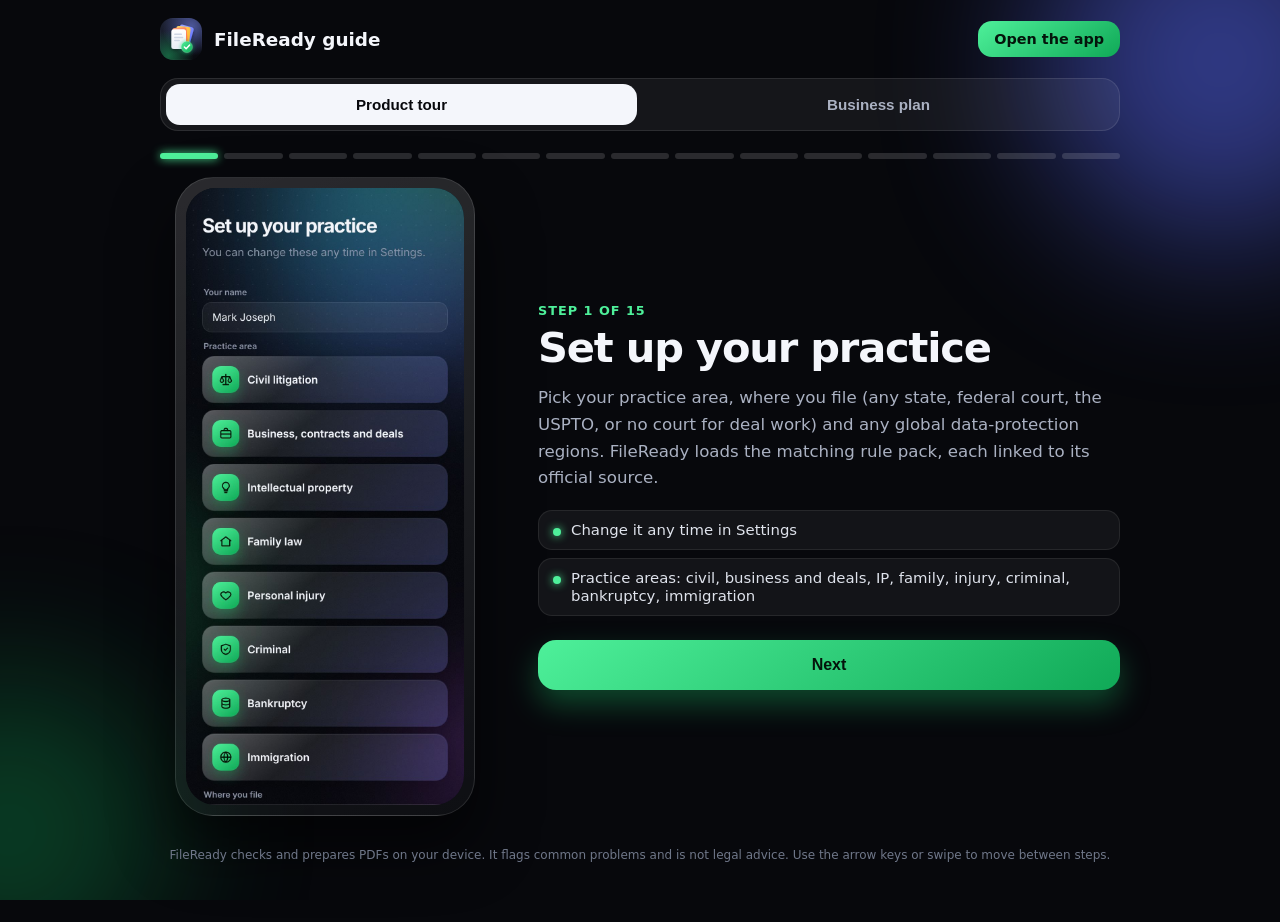
==== guide.html @ b7d7ddf2 "Add files via upload" ====
<!DOCTYPE html><html lang="en"><head><meta charset="utf-8">
<meta http-equiv="Content-Security-Policy" content="default-src 'self'; script-src 'self' 'unsafe-inline'; style-src 'self' 'unsafe-inline'; img-src 'self' data:; connect-src 'self'; object-src 'none'; frame-src 'none'; base-uri 'none'; form-action 'none'">
<meta name="referrer" content="no-referrer">
<meta name="viewport" content="width=device-width, initial-scale=1, viewport-fit=cover"><meta name="theme-color" content="#07080c"><title>FileReady guide</title><link rel="icon" href="icon-192.png">
<style>
*{box-sizing:border-box}body{margin:0;background:#07080c;color:#f4f6fb;font-family:Inter,"Segoe UI",Roboto,system-ui,Arial,sans-serif;-webkit-font-smoothing:antialiased;min-height:100vh;overflow-x:hidden;padding-bottom:env(safe-area-inset-bottom)}
.gl{position:fixed;inset:0;pointer-events:none;overflow:hidden}.gl i{position:absolute;border-radius:50%;filter:blur(80px);opacity:.5}.gl i:nth-child(1){width:360px;height:360px;background:#5b6cff;top:-120px;right:-120px}.gl i:nth-child(2){width:300px;height:300px;background:#10a957;bottom:-80px;left:-140px;opacity:.35}
.w{position:relative;max-width:1000px;margin:0 auto;padding:18px 20px 40px}
.top{display:flex;align-items:center;gap:12px}.top b{font-size:1.15rem}.top a{margin-left:auto;color:#04140b;background:linear-gradient(145deg,#4ef09a,#10a957);padding:10px 16px;border-radius:14px;font-weight:700;text-decoration:none;font-size:.9rem}
.lg{width:42px;height:42px;border-radius:13px;overflow:hidden}.lg svg{width:100%;height:100%}
.bar{display:flex;gap:6px;margin:22px 0 18px}.bar button{flex:1;height:6px;border-radius:9px;background:rgba(255,255,255,.14);border:0;padding:0;cursor:pointer}.bar button.on{background:#4ef09a;box-shadow:0 0 10px #4ef09a}.bar button.done{background:rgba(78,240,154,.45)}
.st{display:grid;grid-template-columns:1fr;gap:22px;align-items:center}
@media(min-width:820px){.st{grid-template-columns:330px 1fr;gap:48px}}
.ph{width:100%;max-width:300px;margin:0 auto;border-radius:38px;padding:10px;background:linear-gradient(160deg,rgba(255,255,255,.14),rgba(255,255,255,.03));border:1px solid rgba(255,255,255,.12);box-shadow:0 30px 60px rgba(0,0,0,.6)}
.ph img{width:100%;border-radius:30px;display:block;aspect-ratio:412/915;object-fit:cover;object-position:top;background:#0d0f15}
.n{font-size:.8rem;font-weight:700;color:#4ef09a;letter-spacing:1px;text-transform:uppercase}
h1{font-size:clamp(1.8rem,5vw,2.6rem);letter-spacing:-1.2px;line-height:1.08;margin:8px 0 14px}
p{color:#aab1c2;font-size:1.04rem;line-height:1.6;margin:0 0 18px}
ul{list-style:none;padding:0;margin:0 0 24px}li{display:flex;gap:10px;align-items:flex-start;padding:10px 14px;margin-bottom:8px;border-radius:14px;background:rgba(255,255,255,.05);border:1px solid rgba(255,255,255,.08);font-size:.93rem;color:#dfe3ec}
li:before{content:"";flex:none;width:8px;height:8px;margin-top:7px;border-radius:50%;background:#4ef09a;box-shadow:0 0 8px #4ef09a}
.nav{display:flex;gap:10px}.nav button{flex:1;padding:16px;border-radius:18px;font:700 1rem Inter,Arial;cursor:pointer;border:1px solid rgba(255,255,255,.12);background:rgba(255,255,255,.06);color:#f4f6fb}
.nav .go{background:linear-gradient(145deg,#4ef09a,#10a957);color:#04140b;border:0;box-shadow:0 14px 30px rgba(30,194,106,.35)}
.anim{animation:in .45s cubic-bezier(.2,.8,.2,1)}@keyframes in{from{opacity:0;transform:translateY(14px)}to{opacity:1;transform:none}}
.foot{font-size:.75rem;color:#6f7789;text-align:center;margin-top:30px;line-height:1.5}
.tabs{display:flex;gap:6px;padding:5px;border-radius:18px;background:rgba(255,255,255,.06);border:1px solid rgba(255,255,255,.1);margin-top:18px}.tabs button{flex:1;padding:12px;border-radius:14px;border:0;background:none;color:#aab1c2;font:700 .95rem Inter,Arial;cursor:pointer}.tabs button.on{background:#f4f6fb;color:#07080c}
.pl h2{font-size:clamp(1.5rem,4vw,2rem);letter-spacing:-.8px;margin:34px 0 10px}.pl .k{font-size:.78rem;font-weight:800;color:#4ef09a;letter-spacing:1px;text-transform:uppercase;margin-top:30px}
.pl p,.pl li{color:#c4cad6;line-height:1.65;font-size:1rem}.pl ul{list-style:none;padding:0}.pl ul li{display:block;padding:12px 16px}
.one{font-size:clamp(1.25rem,3.4vw,1.6rem);line-height:1.4;font-weight:700;color:#f4f6fb;padding:22px;border-radius:24px;background:linear-gradient(160deg,rgba(78,240,154,.14),rgba(91,108,255,.1));border:1px solid rgba(78,240,154,.25)}
.cards{display:grid;grid-template-columns:repeat(auto-fit,minmax(230px,1fr));gap:12px}.cd{border-radius:20px;padding:18px;background:rgba(255,255,255,.05);border:1px solid rgba(255,255,255,.09)}.cd b{display:block;font-size:1.02rem;margin-bottom:6px;color:#f4f6fb}.cd span{color:#aab1c2;font-size:.92rem;line-height:1.55}
.big{border-radius:22px;padding:18px;color:#10131a}.big b{display:block;font-size:2rem;letter-spacing:-1px}.big span{font-weight:700;opacity:.78;font-size:.88rem}
table{width:100%;border-collapse:collapse;font-size:.9rem}th,td{text-align:left;padding:11px 10px;border-bottom:1px solid rgba(255,255,255,.08);vertical-align:top;color:#c4cad6}th{color:#f4f6fb;font-size:.8rem;text-transform:uppercase;letter-spacing:.6px}td:first-child{color:#f4f6fb;font-weight:600}
.tw{overflow-x:auto;border-radius:20px;background:rgba(255,255,255,.04);border:1px solid rgba(255,255,255,.08);padding:4px 8px}
.ph3{display:grid;gap:12px}.ph3 .cd{border-left:4px solid #4ef09a}.src{font-size:.82rem;color:#8d95a8}.src a{color:#7fe9b0}
.note2{font-size:.85rem;color:#8d95a8;line-height:1.55;border-radius:16px;padding:14px;background:rgba(255,255,255,.04);border:1px solid rgba(255,255,255,.08)}
</style></head><body><div class="gl"><i></i><i></i></div><div class="w">
<div class="top"><div class="lg"><svg viewBox="0 0 200 200" width="42" height="42">
<defs>
<linearGradient id="bgg" x1="0" y1="0" x2="1" y2="1"><stop offset="0" stop-color="#1d2233"/><stop offset="1" stop-color="#07080c"/></linearGradient>
<radialGradient id="glg" cx="0.75" cy="0.2" r="0.7"><stop offset="0" stop-color="#7c8cff" stop-opacity=".55"/><stop offset="1" stop-color="#7c8cff" stop-opacity="0"/></radialGradient>
<radialGradient id="gl2g" cx="0.2" cy="0.9" r="0.6"><stop offset="0" stop-color="#1ec26a" stop-opacity=".45"/><stop offset="1" stop-color="#1ec26a" stop-opacity="0"/></radialGradient>
<linearGradient id="p1g" x1="0" y1="0" x2="1" y2="1"><stop offset="0" stop-color="#9aa6ff"/><stop offset="1" stop-color="#5b6cff"/></linearGradient>
<linearGradient id="p2g" x1="0" y1="0" x2="1" y2="1"><stop offset="0" stop-color="#ffd76a"/><stop offset="1" stop-color="#ffb020"/></linearGradient>
<linearGradient id="p3g" x1="0" y1="0" x2="1" y2="1"><stop offset="0" stop-color="#ffa27a"/><stop offset="1" stop-color="#ff6a3d"/></linearGradient>
<linearGradient id="pwg" x1="0" y1="0" x2="0" y2="1"><stop offset="0" stop-color="#ffffff"/><stop offset="1" stop-color="#e9edf5"/></linearGradient>
<linearGradient id="ckg" x1="0" y1="0" x2="1" y2="1"><stop offset="0" stop-color="#4ef09a"/><stop offset="1" stop-color="#10a957"/></linearGradient>
<filter id="shg" x="-30%" y="-30%" width="160%" height="160%"><feDropShadow dx="0" dy="6" stdDeviation="7" flood-color="#000" flood-opacity=".35"/></filter>
<filter id="gwg" x="-50%" y="-50%" width="200%" height="200%"><feDropShadow dx="0" dy="0" stdDeviation="9" flood-color="#1ec26a" flood-opacity=".75"/></filter>
</defs>
<rect width="200" height="200" rx="46" fill="url(#bgg)"/>
<rect width="200" height="200" rx="46" fill="url(#glg)"/>
<rect width="200" height="200" rx="46" fill="url(#gl2g)"/>
<rect x="0.75" y="0.75" width="198.5" height="198.5" rx="45.5" fill="none" stroke="#ffffff" stroke-opacity=".12" stroke-width="1.5"/>
<g filter="url(#shg)">
<rect x="84" y="36" width="68" height="90" rx="12" fill="url(#p1g)" transform="rotate(16 118 81)"/>
<rect x="74" y="40" width="68" height="90" rx="12" fill="url(#p2g)" transform="rotate(6 108 85)"/>
<rect x="62" y="46" width="68" height="90" rx="12" fill="url(#p3g)" transform="rotate(-5 96 91)"/>
<rect x="54" y="54" width="70" height="94" rx="12" fill="url(#pwg)"/>
</g>
<rect x="67" y="74" width="38" height="7" rx="3.5" fill="#cfd6e4"/><rect x="67" y="89" width="44" height="7" rx="3.5" fill="#cfd6e4"/><rect x="67" y="104" width="28" height="7" rx="3.5" fill="#cfd6e4"/>
<circle cx="128" cy="138" r="27" fill="url(#ckg)" filter="url(#gwg)"/>
<circle cx="128" cy="138" r="27" fill="none" stroke="#ffffff" stroke-opacity=".35" stroke-width="2"/>
<path d="M116 138L124.5 146.5L141 129" fill="none" stroke="#fff" stroke-width="7" stroke-linecap="round" stroke-linejoin="round"/>
</svg></div><b>FileReady guide</b><a href="index.html" id="open">Open the app</a></div>
<div class="tabs"><button class="on" id="tb1" onclick="tab(1)">Product tour</button><button id="tb2" onclick="tab(2)">Business plan</button></div>
<div id="tour"><div class="bar" id="bar"></div><div class="st anim" id="st"></div></div>
<div id="plan" class="pl" style="display:none"><div id="plock" style="max-width:420px;margin:40px auto;text-align:center"><div style="width:72px;height:72px;margin:0 auto 18px;border-radius:22px;display:flex;align-items:center;justify-content:center;background:linear-gradient(145deg,#4ef09a,#10a957);box-shadow:0 0 40px rgba(30,194,106,.5)"><svg viewBox="0 0 24 24" width="34" height="34" fill="none" stroke="#04140b" stroke-width="2.2" stroke-linecap="round" stroke-linejoin="round"><rect x="5" y="11" width="14" height="10" rx="2"/><path d="M8 11V8a4 4 0 0 1 8 0v3"/></svg></div>
<h2 style="margin:0 0 8px">Business plan</h2><p style="margin:0 0 20px">This section is private. Enter the password from Mark Joseph.</p>
<input id="ppw" type="password" autocomplete="current-password" placeholder="Password" style="width:100%;padding:15px 16px;border-radius:16px;border:1px solid rgba(255,255,255,.16);background:rgba(255,255,255,.06);color:#f4f6fb;font:600 1rem Inter,Arial;outline:none">
<button id="pgo" style="width:100%;margin-top:12px;padding:16px;border-radius:18px;border:0;font:800 1rem Inter,Arial;background:linear-gradient(145deg,#4ef09a,#10a957);color:#04140b;cursor:pointer">Unlock</button><p id="perr" style="color:#ff8a7a;min-height:1.4em;margin-top:12px"></p></div><div id="pbody"></div>
<script>(function(){var B={"s": "TpGMVSK3DK/1GONIw141aQ==", "i": "N1bJjaF2ovORVvrT", "c": "SIDmlIUxWh/XK8jvdoBGsP756ZCvJjnDvTuMZd/DL1BKxgN9/MKp/YQIB1uuEK7yH0Qg3mW9Yk6TrewEcaN+fbhcZhleOVCFZr92clft5TdZgmQN/HMIRMbaurUJqQIBqehj6UowU2phyZ0Liizb0Cu/YDg/VQ7vEglrA5LAaZxgzEUJ9ChumRqIh8Y8A/Kmroll3XNHrOvw2NXBrSejyn+5lJIE7SsKeZAidYwzdDdK9vbmi/X45wC9vMRpAs9dZkkfNGAhez9O85KaK2fBurvqrIm47AUy1aagUjH4FNfXYpHxqm+S7fBqByNPF3/Q6TP16dR5ImnieENYh6nxdd0WGYYNfrRYaF90E5BiEnV7a0q/[base64]/iJfvGCprjs7O845Sor9BseqqtINJ8ByZPRf2+q8fNYkqDZEuptq3Nb8Fgs/UEAbws4PGfnnJ0h+89ysseJIDQWFElA8MHvzvZ59+I2gcneAGFLWOvU4lCOoJsVdS8M/05O0cs73cNxy+2Y6kb1WuBFt0uRh6h7tFV0FGaJpzf4l0scNjDYbq4fiajNv4mDG2p4bS1P6MBV1kbhKCyqHivfLpX+CUJI3z3U5aXAR6u3EdCyyC7T2xeNaheK+DwdU1c+7m+JyzaKlFkL+SUeiFsyB0nK6sTtM97/0kJGMAy6fGcfAUAocGllNAY5rUcULPaQ0sU3xkZdqbQdr0y2M0Arm5vydxW7CeXPFOP7PHFD7qtH4L1kUbgWae9wkbwDlFguRLzAStWNT7EsVeKzGM6Agx8kc0n/46trrJ2PzG21NYt930DzEkB8eZ2VSbgowMpTKCZNATlWsFlJgtiWRiOr6FppHx4otePFwSxSAavaS1PzS1FkzMJLZyOioobkh6/FCGu4TPctPkGaT8h+VfIWexE+YgL0IlQo//JJaGYDVcG2mUYP1h0TIgsfFWT2VrZxWPocZ/askamUqHFTpmBOZCzgHP9sUSVsFQ14a+clI70xQzqr8Y8TzTiWrUD6cOjo3dArcLKzgsEjmOYO7sMBMKx2cejrF8nCy0A8KyGxsOwIKpkF0L1M/WLNfrTmw1zSJosqTaR4olWZG2t/b5fWPqqZuUB9Ma4cZRXFcF+74SxWPwLaZvnS2FoPbuF3x17x7Or6uDxfrWDXDylG8rk3QnW4bYrHsnSj9C+DgWyi/JAYdAQ7k5eeRZMuTOqMd8Zig/cJYn3J2fHGHUANKDuk7vjAuhg1RKUaY4ZuaqU8RsTn5JfXLQDPyiBp6E370TePBdFWEnn6AnPDnnvMbB7hLaawnKEyD5qsDIE10JY/4YOEorEdUbByrc7QU8rD6vbmJnqpjfVvjFN/HQ4kbDFij0+QrYB5bkfKF/Or60BX48rxE2Zzno03ZUEwLxK83IlTif6Wt8YVw3OB+Qdu08KpwHkdpqueG29fhcyv1Ru++40r+mQ59LbO2px1TXZgTV/L1TCFLqwjdQV9hw25yUomKug7ucfXTKzwyx9bjNFD1CCQi6ATGsjIc07htC46Z5wy+lYQN8REvVHiZikiptAPbI2gXeo+3zKfTvblO7+vZZ7Iioz8CdjB495jetJ7W6mMQpGP/nUnkmwsTfEY9U0UyhgkCzXAX8/7uEzTBPGL168FLeVuex2Ty+bzyMuWX+wUfiRgLFxE+z32rGbGvhN4bN5r69upE7N6sIL8o1xQL8ou5XyyS5DyBO67w5rSw9w/DF90jFgnFfEjXsoFGf4VjVmpdT8y4TYH4P5/sKaIAvK39pDMkO/[base64]/khW3miManw1NOUwgH48ILUTuRZNnJ/b1bXPsfkjc+tnIRPFjGtFNR8XB/j8xbsUAb+il+fTyFlli1t+i97mJNDUo+0gF1awr8Seuixp45hqLNJZI/R/eWCPQgErhswciV1SVxGzjTON8EPnGkVYuj69/eH05wY1EwIdgDc3ZBOuiugnLg2Ck5mBM2DDyg67uvjAgpyP7LzOiERh20UqNRklyCR03Sss44RdC9eEfWpWzxWjoQRYBb8nNNvfkRsOxGPN9FSAXNyLeTF2l/l4g9zsuYzkt4XGK+xm7ENpiv00UF/1X9IL9ePyYOhSbmEAKL7zUvfy5HPP7uufBOYGgME72KeUojFmQHsw5XwxdYloMsnNhYm6zW+YB15N6sVJXcjATOMIHRe6It6jhyrtUPHamd1wNH7UunYU1AtMRWGl7dAjtfjspHYeo/uTlADaZ+rAyQjzvKovDeMeX7IwDA/esD4gY6/dFXMhg0kReMgrgopeQC8xqHaIUxw1iAFxG4dVilrZGU0KV3BOeNChtO2KLQNUFYKXOTcnzh0bpkTqDtFNHuNVSO4tnavLvyWGVAI/CKQN8Cj6LuXoJcTHbVzxUdbHHRNVMcAbt453x2RZM0jHkFMNVKXUFS9Mb7Fhd61qUvi1j0OMmFuq+OW/akcqV6ZTRGDeqr9Yegr+ZxbXejdn+P1dpXdu7mMw2PZp+ZkWnph2f59ewUJ/S2XcZ9D1vLEYztU4HhdsGUv/UiFqLK0PTGkCuAD4M6Jo/MqZ6H6p8X7oQUBG7Y9FXnrzTZhNkQbDfDmDVXQLgIAklAcOZ3vB2ZmeoDxNW0derXi9BbZa4rV3pLbZnwhvul4c7cbD7tutTGoQGeZ3sGgHBtNXI3/RRyKGIa7aX9Dvd+GKTQWtxdhET31xJLWRRJymdzC7j9+upEmoZjBAIz2bG+ax2djjbTDM6M+Ieh3u1W1clBKWrlajPh+u2I+XgsKrP0QzZIVYq7ERpDmVuM1NADkTpYSML4uJyxGO/up9riA8MZHCne4n11OMbopsMMjel85L6xzK/z7YOEmUsqPbH//Q6yfRtqK9oUK7pjcjCCNPgsOwCeRbydjWiUB9eD9//J2wn5PaWTGkyLR9fESjvca272fb9Nh4YJY1LjIByxiZ+YiwdOmfOiduNJj8SpleM68hTLK45chs/l173jdlFWto1m5KX2t+ZEpk3UA+/MyyotcBe4ur8O3qBJqRODm7XlqnWzd6EZlDXKfGqZTkFMajQ6KewwubFQyGksdzMn2EzJSRdtAUojMLnCD743sX0p986h6C9rv8XGM2yRyrKTzeBINe6BUywevUwViO6bM4aqHtS4YpYnrdgqG01p3WYDJ/cSoZO5Y5waoyZsY83W0Lu1jxAbt5g0LWgD03XxwF74oZSKpP1E/Q9zQsc66D8GYgRQ41m/cJkTwQn1qoMpYUNC10KyvRsCeJfhEaonJB+QynhanotXcN+qM6tJNkyLjvFhCmb+kX3+Tw35lYsHhWkKNtZRJvgnv5IzSYWopYSVXWbStyXh9d932JK8H05750CEQsjURqQTt/[base64]//vqPBw4KvFxOtQ4ExvKXDzeoy77fOJYuFN8o/OKjVIIYZuK7ZIf28U+rEbPgjSAbReKJIdOG3TxilyL9QaP8k42Kn9IxqZ0jz3E9uS12q+xPDb2RFAptnWnS9B27mk04eaCvLzYWlQsUhTgJR+HnfE9rQuGkHcYahLYVx4cOJYHjdrCxz5QW7qjDVy/XqVe9kaMnjrlePR+3MJn012rQb9gkXghIUcN70poENP0onzhIoAfvq0b3bNJ/GjzNi5xMbpyRxliLTzrYDe8qMOUy/j4G2FK+hnT7GOeKayzrP8xwXg63tvqRuG1GJKBWuXZyNXqQ5+kWrjepTEeFnsjL/Hvu8KV+7BXQ5KZId9eVn6MEOoKKQsuB4PajzxRNzPNvXzUBcQYb08VDBCrDnhTk3yVQBy4QWpPL78dUQlzI90A3h+xbwuzywn3ctVYFuyndodzoy/WtK1d/woZxHEdCHP2WaU2Kt15eVT62fn7WcxaijcNz1C1ekbLTizZKH/g7sDM8q5WoRboW1+VfJ85mIzFML+CPnz3CP0ua6EjoYzHHm/e+K63rw5MBEv8ur+Nb9C+Aapv1igWP9o0ue4uKQxEMVkrM/[base64]/YM6GeyrevHxbgPlVOVn0UDYgYJcMz8mPRoWtQePzIIbfGaC1zif4OjCF6iKlRKEBvQJruUQDWTS/Mv58e6FbhPhNFnxul+F/Ow8RQq1Hkvp4Ic63MjryBykPH/JRBZB0EkqdzWNR2r6/o6M6Rj73VtEFt0y1LrywCOmV205zbK0JGy9Xj7Z8DISPtIvD9duPlpPJM6EVIle8DUgRESn31uvs61D9o40hz3jSWgESNswxMGnE0yaALfTyQIhDDc2HCAk7uI1UHXxTRRmMnC/EJJsO47NaJ2B/KgGqYotZjh6PlWmVfzhsTCqmBEIFzHa1W33cO2IFDzkWUqArppb8RAtBMn7wxHEDjTJtiYsnN6seZNO7AxQVll/[base64]//lTVTfsRWpxw8eddTauElidMudS1SaJU5PEyhgeX7Y+3GqE7I+VLvNWnLddsFqhYmfzGJUehPBhjw+iP7WsxMmom2LuAoLdY8mS/gPXbvcj6OFiuYprYUUOffUtOz14bLTWS4n2xq3PV8jgamfhNfRk6Czxvj/PM58lnISJro3BfrmmPhAx7bE3zdI20byPDtqEN5be/Hz75pRGBnbB0ssmPdlufmSWVXKiqapjBHS1gX1iunCWcoNfMmh+IBVYMFdprHxryxtmdQKooytLZsGchNFL8Al9mc3FqCpEpQM9NZgtitaXGHRmcSfsXKw3m0UQUlPz9uOCi+JivNZR037HtP+B9WTKioZKUXg27R3+/nfSP3jJVfGKXNBea7YA8wX7gNZyOMFb8wcwOKUUv7STgp2N+nGT/qpEx8fP+NIR5qOB3W/8r/7aZcegRlPkleRhram7nO851fGoX01SB5q8Arh+arUdbWinS045tWK23BC2Euijaz2dQ6CV7J+Y3liPP96/+k+eBa1sltv4sRgONMsksoFAs4r9n61kqui/acy6+ssIUKf9YNE5iLvCuV6BsVOd1qoCFAWT7vc+JKVSZby8O1Y6BXzoQHciVY0TwFzl/ZB8gjs/BnHM3BTQn7aPpAvTdf5U7hloqVotvYbYkfMQ4nDix3VharOYS428VaybAhKDSCBz5bSkxcTgj8jK0le0vBPygrPUsSesbC85mHw+0cWTENrkYAHI5lOUy4voX/iaNmUP6L4flEqSv9axuzBczaNUuwBv19451pdEpEyV6ZcIglnMi1MP3R+QCa3NeFkKo16CnKRpLcw5TqjKi0dO3rOWbXp+J/D49OkQEXiltXYxGhuDcF3jgIhpsVGxckuxU4JbxZZIOkmu3xaWZ8+x7knSIVdT3X9TItIsIB6z5AFRXlwvc5bfprt8culIh9LmWlpnK742xd4EBig3y79vG348OwzORSFhQx4E9owT/d8vyfp0A/[base64]/1T4oqhOGxwFKVBDdl0t3TcHysgSlWIrJ/bm4dtyQc3UtJJTaaWWjqkclBvVaeDsUDewVfP7WZd12KnWP/hgCFGL8sBntfR70ToR+bItdO8tdRdqINgu6/uaKnZf+ruWnK/9kl0p4qkLPp3wlikVrw7Sieg/FAAb3gjOANZscGX8m/eRLVRleIQa92g8UP4uyl4MBkn4MJUGNqn0LasyM22jB8+4EUM8qu4VS6zf2zt6nXPDQrTWuuRwHDP+ZS2D0zAyMubW4zIOFyKM6Kj3HP4gVZ3yfMLrlY1+WCxuqxZi7Re01kvudy3TQ9xSJ7WrCS4jSb/MO3mV4NnO+1a39UMdVq5M5hxRr31tshR+PKwOpJiQ+xd7VSFHc5IdzjY/FRUPOe2kXzLifCJbGyd9+LHKHkr8KldEHSbpBtJmj88oC4kh3eF+oxgNiEXJ+lAhReC56eQ8vsCcNMRW99NS04REa4DjIOECd7Q/hMch31JHhBnfMtgEye6MPwPkE7LdU3y7EwqV9LPFEKXLzz8bY8SObsHbhOjRiBNhMylUhWafstc8ZrH0vnC6+aLE5tRFr/veF6gnwpqHOPzS4PLwT+o8T0oQnm5KKgvi0Lwt434kgpH/BrrlZLDI3Onauh7YS/JOBcEC+9NCE3z9TPDXhOsQ2wYaZ65gI8ZF65nSFEKnYQrTtLYTBlhJnK9DmUMetCUQujjaA0Dt1yatPMyiwTPcyqCkcTv4MqQSThwlu3vd0kNrpvEcsHom2xgWV6b6LGhl22SoRl3HiaUi3YORjFgzGJuEZujqXwbMEpsWhH16HTnWh/Dl1SR3wTmfutalaHKJFMzdAE0tWW9g4ZTPsioYzsQwTZjXVAu7xLQtwfoP6khENEs3bcVbPk9Ncbx/brYETeYxZT5u0DsE2ucfjKp6g6VJYPQIqy1Fgf32abFG70BPDCT/q4RensDM25td5TaFHTnRD0UlwpPCIJEnI+wgzhRrb0a1Epsvr7A5tCT4S030oLMEzoLuqmV+sxBHbu/M0oxAY+hcl4cBG0cs2eAShmkK13a9APtNqTVLso4Xl+FPGfm4vcbo/MUBMXh3Gn1tCKuOt3CwpwYGaVjfxyRb64KhT4UlYPl+wQdZ5jZfjvi1JE/JWXXegY0IoLgCwvCCUydUKoqKaDCiCJVC8c2bC7WktZCJaGrxTupRkrAUeMOyo2tmBLouilS4LJXf3SflMKPRURkkEdsgxO/W/f4ksopKg5SduwY181x/sDc9YeJyefdlRjYyMzuO5su/AuwbPkjQ7ysPvHSdWEVJ/ZgJqCY65lITBQ3bmPEEoASbeRpfNCaOMUVfvZYLSTq28pl4NdSvTVg9n4T5PO9DmVuRvLxHDNk85I23ow1bwv8oLuMBovtUV9BFandV+Ahn+ef/A4xRj4VSagAWhc63V9oHe23hAwGUmAiAxczkkgTIB3UW0s/W4+K6elW6xn0453FiFjmH3yZUH1NEsL7TgI7yMxN3BbWqNBlfjb/w5AMPVRvk1VQuT0+ayYvlmqPg1/dK07/cT8o2lDYtHG7/CskbnE3uwmMuiyEobrNxBUMS3asDyH9a9ETzd3IokltoTZoXtQZP5mNBXgeKi80KQWAFRZlW5jzH95mVg2c+yp8cebE60ji4QUr4qDtc8BPRqtDH7iLngBYUnOcp1bfLurtjqmVvRMcovSn5mn7r+843Aw/gGbMMg7/OEW5T6WjAhyISKz4zg+3riRCBorFtmFG+OK6GEvwlyilmqEFPQPIaDMS5lmXLrQm42LPreWOPYPkeftMQpxyzDRvbFUHz4fG33JFQKC7CFbXpc7Dvn2RWKK4zjW5nPA4YPiVeX92aoQAtsY9DqZLTNUF6n5paifQ6wYaVRLDKlvIW6CirWksA+Tn9kj1XFEFfuGptik/Owv+GruSQ9kLHewEj3I5BzkLNa/[base64]/AYtWUlIIvPaNqYX92qzb/bEihZ3XT+GiQatzXAYYgopMNlnPyMNeHNp1S6Lo4XCzX4zoGJB55d6tHs9pujTRaq4mtrrVTfyaf7nCwaHIGveSz6VrLkS+/0pDyRzA17MI9vakIKWWvpI6E1NHsvCo7KreDbM7FdytF/sx9bX0kZVBahkD20afvF4toEcTaW9T7CSmonqmMMdJMPqXn01OEhIcOvYleJS1A5xW1hj1zL9IOfuBowVYk/X/rn+x9SmB/x2PR+Je/ILjDiP0m/v5NMwjN1SLt5aWD/AWR7y3UdjlyimnMX7iot201C4qHab8ApeqOIiYQHoAW2kX0cCkyYSqeTTJIN0N4Rean+Fqeo86+mvdGfOWjZMH/4QsmHXrEZceRzSRJsI6kSLIRmBxMzCdeX3n9mfnRP8QQ4S9xMzJldhUOfAwUkdIMfvZ75WrsKl+0opnTsIIBeCWHcVTACh62ag7kPl9ilEJZn3tb0XDdh7pvjqXAqMiR0nu9XfckoHdLDBrvtMVUaKhUPyZrwPZjaz/tjPO/QuOOJX2ua8CnvEK92cYJ8r7K/Zgg3ASO3OOnZPR/ivHgMXDPpDmIFCFvqxChW8T/rstaJM/LizuHqykrMdHBfcgyhHDaeaRAtN2B0I6Gmqq3TBKHgvTBFjceb6nNuv+xdO8FhKAwLF4Pwtcxr/wkW8g+m2ZLAHH4rYXDJCgabwNbxHwV/XoNOWXTg0zQDV46fhJDXUAwwilRP+uXy7tFo6CYuR+TLDiW4HWJlPYPstPt6azteLB6vjnlLFjlw+mPLvzxTp4jekuSBCKZZGSMSNsmKtNHHCDl/+5/eWwq9S8T0IJCmIba5PTWMvN2axO/BlkE0VfSyCl5YE0ig/GcO8UJUVn7BLt1jVi/uNyRt42q5cM6NIN+oYlEQ/koC2EjV4Wyr3ffFe6k0xGpo3XO6Wd6/2oHkKcw6sRsFPgGYvcd8+DHKpgnWm1GgIrtBfMEQOAcgqGLYlYYGyas62rz/M65fP1PNfr0WFf448tuDna9x42JgTvKBfiWla5OW6X0z5K75qAz+qet2h4YbEghLfP/43/AifUeCeDDfolRLYAPLS+Za73MrOGCm6fk2DbvEs78jmwul2dISDb3CS25UGZRca6O9otTtvprAeBAYKE1lZcJulPLeN0N+W545BBDlsrzWlK0J83DvCO7iHreyYM778NYzURBVH5dw8qCTauIzSXHfAh1b8Yj8CtMC8h774TNaNLULWBoJcm/[base64]/XEMsZClQoQpKxKXVWA3I6f0Pp7cOhydXUoP8YpiETw/w7jXZltGgGo2UvklLLitNeglwdRKlOr9E0o6ru2NreHyED9faVzDsCkzBdS0TEazDNaOOxp7EbU74JGW2Hv2H2ewrsRDFdqd43FT6/2Z03xEt2FdCM/RtO/P09cxlMZ5X2ryFi+cqgfma3xYG/[base64]/6zaFjVJALD6jmd1EVl135GWi4ZcKFG6+RtrujR/ZroaziQ78TP2aYLBqO5iHXS3A18BNRkI9Ibvuaida0zv/7K9SErOmSTLMfmj3YRAP0FyNf4nBO5X39O4SCQw4e4rh2gIRfSapv+mAHxn8ghb3hF8bW8oXw+0NRnKrzFUSSrUF24RRkAlyhd75WYBnQdZttQtP6P4Vcrf1KSknmYLPVBamDE1jNcv9hKqmwi96Q8ZB2jjDkYzEE/3RaZ/t8bgr61VvsYCqVQpGKqFZ5/yk9jTX1XkuXVKRtLIC7vGCfXP567WE3OO611/InyLNAHHcucPgowtjCcfYSnMJVU1nt0mN4A82agml33R5zkMYrjVS0hl5L5V5QgPh4qjNRTWNfPvx4RjXrkuRVVbJfqRblFeZ9xplemrVbjD8LYW2P4aFUlpH/EzPz0KGXX5+hdy1zbiqXDSbtxNZKh6DI5GSl5CDe3vFyGFKIqGHDg7Ix6JlsrtMDd8gVLk2T/SvtyF4Wh8lSAHol4sw9NL2Vk5n6WUTWr5MKDRVyLL5WxBlPhmJH3YKt8UoppLmrnQxemzizqg5x5ZT3l8JhqbPpaW/RF5kcAOjgtQDX/pXmbdIO2D7VFRqhO4AGFO1q1Q0L8AdT56orXvy5CZcNR0Qz5vb9jHP8xmuZF0Oco2OQOwcvDH6V3U74TCdc6aKUkU1DJ/77q1JAwt3nnLXkgVq8IujrBylQbjzDzbtgO756WykRnN5ek3b1P2YEQ4+CwrOPvfxcZkjteR3E05J3Zy1YibmJz+8l8Hd/QqBLkziIQZTyKL2naZGQpKtHhx+vm6T2t1gWA9ig1XB0Nluw7F3j2F8RV5txksH5ameqbLMIR8NPDjwqAyePEokhOFVRjvodzHvLA1kvyPdGjtONRqel7Y/IOTbEdfTg4cAfmbMsO0EP8WPq0XiMoV4w3xIQTBH4Yb0aK2sL/1fxhGkUBAc8JufBMDybw3gsGi7X+LAiJELo/pLhW7UfE4lhiBC4sQaEQMPxIMjnUvZKusd9WOSC6PF4OF14NLZDlX9zjFwJ8DVB4EnykIIXqfYWoB8K++JzwspRdxSI/knSFBWVjaVdr+/jtOJrYGZay0R8Nc2anUa4hzuqNS2fFta4bPQleF6tlZqZyJuJFtEJnWAR3xjTJShDzDty78yS/KeJM7X5cRcV7n3Nk7yERdXqnzkfrLH2ZPH0uLzbqYVMylKu4qB9/[base64]/lL9fWh/zIl89OTg2KR2eqdt/QtzaM4k6pU71+DME15IvhQjWNCxKOcbWPZZB/IExpdOLftjdm0oc+h1sHN45kTF6EU90xmRvr9wHfo4KRnRTW73T9e4fJuxnh48datW2ekYoSjUa2esJfnF1z60SEw8Daa8xhFwTLTC7rvc5qEJXaY2ieeNSRj91AXxS6sx26s1t4VVAHANWv0YEm3YWN0L1vszBUql2f/swDOJxJbn5jnX6T0F8qT37wehjwcUnEDAdnlnywBURIAKhbw/ZD2RjuomfS561GaedRGt/vPhjVSV8VuhfnvyPD6M4QRGSSUPKcq5PcS1KUcAWm5LEHbGxf769OaGMp6dqi9/4yFCNSW9sgLKVF8fQhS0TPiMW8ge9U91vXNDb3zOs5wRq2A1az/+Je2lL1jH5BWYfSPUmGIRR6ANdRcIWuSiH3AtqAe2zkoKvdB0/2DZF93RdiTOgA4hD7BbziT4X5TX/cdf3fR0rjrASz/1AFZhHbsOwuY4la+QE/XlQtvEumcsT3vyLC0IkZ1v4X+6xVL7vTN0Iu+bWMk/VD6YlxNNpw1LhvX+15u7MfAMUN/5VXrpKLbwOdAN5lcZLd7pqIodqtxcJAUHZWMDVE9WsA7y7BoTI4LY4PuKO7E4nBEY+OmI7qQo0ytRZvhIHbYcBdJ7jvAB74LzIQ38NvPHBAayb5I19oCgszkQLMYxHq0lR3kTeJDFTVKpaX6qgofQgR3RnJ/saWojdbUL7x7VIkqiVIiWPisGbNYfQQoe9of00M3BrFZF8kQFumaMdVogX/0x9j74bBqoafqNLy9jY/dXAY8wDLnO+CSyIeLucAzuffY1BUlwKGqhzFiVNxOMGPnwxZ0RJXOWPW4sQEoS0ep7QUmyrIFO8xwlJKQzLyL3E/0GID+Th4kOQiJLDgEQOH5KElOs85mIO76x4eWLnomVjHlaGk4PDB0MZXOWdJQjb3SWmpgs2qvZ09q4moK2cqYsds0pWZavqzYtl4owdwvTw7fZEenvGpscoqlweOEK+Gx8yH0KBH/U53e51+kFssgtr3xCeKrQ8geQzUg7nsDYaKQHLdksEZjyLIQXub5LvybA1I31I8SYDLJ7o4ymVXpdjyXxtAAq+CWXp0mqYoDu43anayNeroSca0RsnqdQwFNFXYYnu7v3SqXVHBFdg/CQ3bGaJ4nKJFBooMnr40hABApZD+f8EG2KiPJsp5ACbBodtQO7VPVviGPXfkv4XPG3xtOHmxzuBoHFIVwMGcQ1rla2uhvFUEch6qsAeSTG8LoNmgY0MlMj/yexJh250xw+l7ft7SZEY9wtK+kNbs9LwhLEX6Iw0fLzu2jp18TOce1TPeDW2mS4vUrsBXwvADlJBDNevXn64TNFVCASFLCqSbPqEz3FFRdfabC/EmjfeDVSXRgSfrK2rT21X3jj3Bm5tbh2n9Habs0LqFyA9oBZBh9TA53Az4YtaxJWSogGgzR2MoUCXDTxuynJdBSducYdN5hhlWI8k6tsEhbgNZbpnZxRAZ4D90DSmhvBzKfGBKp/Gie0MFTmRiXldCi1uQJG8/v0+QKdcPmCT4d1Fcq1s0wNBtQq/ddSbdXnrtQUCk1TzxDHcUQ62vsq4nIWxTv03wEcIJyACe25mrA94PvFXSAUNn7ilTWP7d/ntSsaSHL9MXBfpAaT8bwVIWwJtgdNgrWDUCbj09lg7nmgJxODQH7kCObMzARxMXwwKwB2I9hDkwFu3xyVbqyqgTErBociaj+Wq5q07gNETFO6bB2Kx8bokbqB7+nxC0gq0p8plTTauAj0mE6FUcF08F1+xSm60M/[base64]/uNOD8kYpaLhQuafHD6JvSZZ68V2AW4VcG1jx5ApCdPF/4bUmHX6IjbTyhgxipJzYUkjYHxU7rePqJri87myQth4HcviWOMeYY+CPofZs5qr6c6wTgkLxBPtTTitYJpO9i9Uk2DjJJpr1Qo0agaqFmaf7rKYFqsYn2AsHiUO/vnCbl3u2Su9T6sjBwouMJFXqYYg4eg07p9DvSiHhwsw83RuqeUxoDsuuTQfIqcuYdRrQXYSoopa6Ex0l4kLSaf2T7Ll5gQHWLShP8DnPjazDBBMjlIgW81xnhBgivbgfaszB7ektC9OeI49+yVix43aHGKyK1GjwoaEYzkLseFSaoNI0gs2WLNKnAmK7wUX/UFi8tDUjbHqN1Su/6Jphlnj/Lt8rFnI/[base64]/9XTXEhN3QtTyKuuaf9HIsaAFxXjbyytOc2ELfLiz0koZ/Fj5Nru6toWYKCqICX7Kdfnw65i3ykuO+uj1adOOt0BYi7u6zC+j0PfGQc+84HN4BZpdPXgTjt6LU3IfAxGZGpHyp+roGJgsDm6bMoCeabJzG0KiVYKLoOhthD59bdbu76FU0CVvVZ/1Aut2aBJIalzFuxsT5QduNIGMHuplxlB0SbOrxM48xwGy/eHFb+PvO+MlZ+hrwSdJpLMjAR9Ku1NWQsoopNNqgqhnY1RA+ooE4kAhN5H8ehyYqFQMSOfvSiQK6Jh0KU4xIpDNZX7TY9Z63D1vO0HuUGBMN+98BWqoteCk5nSFGlr+flDya1HcjkEhXJ0Ye12YWvWOUAIH0spg7ltxZ5KUMCMjvifBqJmw5s/hD+UZZshR3RqyteYEig+Hw1QNL8J6ieKDQgMzR2oxxIJaCkHQ94naO3rpRQIqy8YSN09KfDHAH5vGIhfj90GDKTt/9z7775eokDAW/gjkyP2NfuaKncgvKFXaw3GdabYwhBkVuM70sn+dDI9lw6puVUBHtl0qsWu73MBdcsXt5ZQLpJRogDnNd9n7Pdk3SGulUFRFjZutDsDYMxF2y30v/t/Li5jNWEPm9BrXdz2ZQlHfz+plEIlGCmSUDe/2AtZevmSH65vFsFSWSWVJgkXgXrwZRU848eY8FUqXhHN/J2i5GpRU7YAhyWxNSnlCKb+Kcdv3HkAUdZFgHKXZYZpmXRMAVCIvVFZC+hQML+M0uBGJsDReVrqXF5KVuYCsJ0TtW7ohZnECcYGfoVYIAxBS/HODC3epDkN2r00rh+q4LU4a6MXwLdRYbgAsRfMeiN2BYW3nFto7q+W+jfSLfb8h5Sy264GuANBB/jZu9ms8qy8RqPZj8tF8Adf1Clj5AJfneZKgikm3uddm52VfXVcni4n2i1Ts0SzEX7LWtwm6dhFzKz60AUBJVd9v9xias8AgkfjhDZV1d1esi4QnQzaaFHDdziqtgIyzmC/7FG0IONxM70ZyTYgZuBGyGIM4HRF12y7Cw+o4cR4HkZ6PtMsFi6fN0Pl5jJQpBoiN1BiZb1lUs69xVCT8TTG0HOmlFlfx7aRxSU464CsSvgzULpQgOAR0kwqQXmqnqbBaCsoouReFPB66bCVA8zsRZqDzj+oZS+RbE4zNA97C4g+V0KAKuY5FG+bEFGL5uS/ku1rXgrV5UouP2jMqr1FkFABh72TL3A3xtdsSsDPbDn4e6MfI/4VpCHRlxHQE9rCvL53PGzPIVCvDb6VUTwQQ0KKhD4pmL145bRXKG9EoXQvjW9CgX3Bk5LhUX452eptAThjF9G3plubBKIWodS8t/xcvp7Pl8kmho8B9KQzsTtlH4wcFu7eFRDd9QQ2ADK01nJg7pc5u2jt32OZawN3LCtHa3fmkLa1OW/rDfYqOFNlSuKSYLRBYyIgTC7PwNgrEyqOBE4rqT7XmE3iBMjkMZn7seMlOUN2PybZBPH3O+oOoQS+JBhv4dUzFow0dEd/o/hH8/EOMEIUnrlm4SPrM+6baM4t5GNCwdh97PbGSuaLROmDIObzRKgHNtUvREeMahnFCGphbuxjA6W01xT3L4EgTBpQh4CgBT7cxT8G/I+skNLKYBvbX+5AqzT9/qpscNmxrnX0Vx8AdHI/J++XylfvKHdVmThP/8lM8Q8Ihn5g4R6G+NvCbItll8Apw/e5Yj1YoG9hohtIw8C6jAPO17VJHvLtHWQYXSatwHrplU0Jm6U5fwVUA4I3W/RZlDgugH3yY5LA6BCZ870kXCqMYurYBibkRsJIVTeRINH5KJ4jlVu2k2OyBXk8OjpjLRagOjSwYpj43W0XlEPMyomNQNtNa3SiIxN10UcJq6YEsZNzqKzQqekK5I/[base64]/ojXgX6enuJp8VfljQEixzjTM/IwFO7m86FYeqIWN9UAG8ro48/zgUTNc/mbBRbjmJsyXTUH+CuZuczOnciKBneYuPVUgzF/PwelIrUhrdW6TDbHkGpZByYSVDiOt0NScI/I+ZEhih1KUkq/wWQzlznKfpLuDuZgKra/X3IE4Ehd6BNSCEqs6np0yEc+lsdKARwjfIsxtu2ncVyYJKxXBZeUgTBZ23yhx+dKb8bKc7F3MUlqE+EIWGO1gWNpkaJRQvsydoZrc60dHZufCM7JGxUUBOIQ8Z6bJy4a3xazQmIFRgo0jy9J2IhkJpz8tCaQ/SDVZ96oHo4fzNRngnB24B9JhaAR8eek4DuC6cm7JCS/8bV3bsrJrdqpj4szl7cx9ENDYdo2rwzFS+7SE9VrOWaurdVMwZ+bUQOoyRK6off/Y+EiKsdw/ZGhVVrznPBXHIV4zSF+a5HXE16ln2iDXCvXyLy34jPC6VjV7/nTHxNrJzUxRdj1Fr/Q1Ukca1amT83/XFvwhSk42FRaoEd2cOH3g1Hm2ikK2/5QmYSiH0rFWeStyt3h9AU4tuR75UPme8/bJqLzIkRP3MZAallKonY+PfExXYQWMReGy52Yz559SqAwurrjZA0go86IvGUWaFxs7UvicPrZ5y6nEKryHGKtcLtQt1OaRi2aE7mV+96RgxCaKA/GF/pi+uRxz4EcyT0GubXs/bnnCR8zkC4HYEpxowqQu1pUqRtjN3viw6icfjK73J1MJybRT/gEmVTcOmsEyhtJ1Mku5nXOOT3cvxjM1Z75sxGEJPJQK51ozfC1TgERxFf8osCYk5rEjzOYcs+jxsDKLcpU3fnxk6xRtbH83oA0HwqDaFRGsoQKT2UfIEXGAUA8lussTLnh0oB+ZMiy6YLKZV3NTHd5S0yaY/52ommcDE0pUfFVasX+a7ieei7/RhbICdHavZRbV5NlEf8JAdYxa97LEUXFA6ETgVm+Q8gEqbQcZO1eWKCBC/mckUoITIIuy3EJ7f9PKCAKajWZmU8o//44iEuV0gM3mwW1LmIviY01GJ+lzPXFDfvQMA2o/fTBlRXyShDxdyHpb4f+onYHdnPezKeOko4RwYBMa5sKJPhh58mMGdLPJIt1eHkpL/vRRfFP19mP3/+BaLDedEiHaKkcTV9wIsB/xY/pbozNlAnMSOn6M4yhpXIU8rP84PluQZFoMmjgJm+Kdi9HwhVKpLc/teMlH0y6Y6kiaihb5HL4b8iWKJbRzF3p0COVuL+HxvSqKoH1PYrHR+rI27aAycOf7L1xeKIoXzWl7ciSz+7SYj+rrnFzDgGeKe+5uPmUbEBBbwVmekLXwhGcSbPugSUOLgAeiF2mlL6Z/JJZDNrBpksTd+gBGnvJTWzWrvU73ptJ09IfQ+B6OI8D3XTsF8wwM/hqaRXRG47RvUk3bKHNzXeY3Y9ffAu6wr666Yncf6bHqmDPlDYakVyCH+A8IKa3OGrN6LpH7HnDA8t/[base64]/h15xgF06DvPqzA72cHz7bDnGcenm6dYBpJYR097QPu5ukbadrWT/Ljwt1TIEU4Y6pDXWvQf/RXN3tPKJTe+QgW+gjLwf2BrZPCTOpPD6AFNj1JGi/hYcVggFW8+xCeSQrcnMfrfK66KWfcJJW5sZr49ZGqLwCUU/67KneBwMaGw9u8hz5TMaDp0Uzf0yEIXwNj00qpgKJeUn+zlXgYO2rfdFm/SXYi8xOKEBwXR+wofywOT+jXQPihlVbK1jg5/1m5kmlkl0kea9oIL13AbC5DAz6F88uh95m9q15gXvYJ+KUXIxATCws4gEYSJiVz1aQ7qF0yh22zLeJA+dA0BKjgcnXlXF64SB/VToT7TEahqZwgSfEwfHMfeYfn+ZiaM5fbegjA5rAYGcgny3vmj6YZOlTdFGZERwQlMd8iPxH7gU4S+v8JaR8890Kq4Te13FDd/fmoqpMURvOz2sUgyOeMLa5pdf5OpNl4GSCuX42DCReFJV38db3XwzZru7lBNr0KyONYqUgcB8gYisX9q2Sj+dA1DsYiN0e4BIsJYosRw32mDC+3/UqgT0WibrUdtfdo5frF1wpSeVXpLbxYTwGcIlv6hd+LLaG07BUunMc2vnMrklZFRGKes52bQdZfQbMaSTQnz4hRj/C0uDWMf4VFgSrAa4dBXVGnz9sYwgZjI0oMSug8h523aVlsGM6S5/i/6mdw2cJSgAKVl7K57nLO1ukXlYBye9oICTAScWqVIKEDCFWY3dSkQu8aGbmGAZWoM4RYATi4mMf8Tb5vK5tUqZ+NPO+06eWBtfugMBildB76s+dqwSHfrjiMSBTs3PNE2jLQRzfCdqV0rqThA4hnxbHRSB91yShOjXCUw+/QvdZwuGsWySi75xjQxU5ZokP3er0GVJ2lb08Bt3ss1MKzA2dIt2NyTRwmKPqZhyrqzAUx0gxsgA/TRioCEU2cSvVYoT+X3WaZPW1V8UbvHAfjU0vPrbDQjL2R2Mu+2HQH4KwwMLpKOTAEhjr9hYTWCx5Zc3ENzPECmQpI0RGFD4kpUeKpSUr6MwtjXXcR4w+88AnF4n6BbqyoUQgksm0zWCFF5Gckc2Gh+Sh+rbLHiOZ19liJldoWPOfo/KlGm1rJ/U2IA9vq4i+xfNxhUvhHOeLbblQUoTEGtKFe18o09l3UG0+DUvNuqdlyFGy0RZn+4jIaUESTuwXwuftE/c7aNsbTCCcoLKUU9mf/1hunqzM4jwIdupjpJt3g2xFa/EtKlN296/[base64]/vnYjeFApUOrFO8y0bwyj1AK7Zp3muStxhuYIIkGFQ3xZZG4GDQGYHzGzU/5U0ZHrwn7A/9k3AWry2mUeddYEzrS7cl+PAP3DgjyBxKgCjF6CbQME1zosLWQFABe0lk7Nt8ISKBeAfoO30TbWxsNItoak3/TCz6eAC+OHq4aIBjEn8UeQJUdIJ69t1+uFI9fb8wOnzdFItkYithaN26noxHuNJuOvQI2+2KQcZa5+JDG5NAmCjDnnKoRfGnKAxPWDEgZPBLXUNOe/fYP5nqUQI/rbZh3ZunyYEuCqidVqYrBN9aD3GetlplgXfZFUW/5+2bo/m9I/ixRh1HZtgBjTkZXVjs8EEXhsE6cFrWVOb2NAqeUyMBbeI7UbrcQHXP4E8MNd3mndKDVLZWO84anld9NvFyfli1Vayp6Ll2zfw/f3wGwWxvPhFVzzskwithjzCHpyL3nqnB5PkykVl9O+m7wHV9VxOaqD/ZSv1t5XTb7KLbbIP0Iie0PkGV5adXEcLVdBIuigaDJIZFKPHPlYtaQYiIDSaNpHjjcnyjpGov4BaNavn58ZbYVPXgw2JiHnrnYnSfBoQRy9sZjirq+TFmbnNvMRJHlK892LhocHQAGbTkKdu7PBJ+n8S9mdEJENe/JhFP2GZEwE7K4tajimaDj0p4gWIMWnAovDK7sB3JZwc3gi8NtNeLLwa5po31y1ZoQfY22x7otmWuoPImzQDU0eHHWGD4XiAFnx/diOqkbgmncyMXHmV0n96J/dB0jYWbs5Lhifv4lVqOjZmEZfBbZet2nxRMIusTu32/rHG5NscODiye7VQoIG7kHb7P3MqSaLm0yKo8LfNqddettWHanO4DBq2Rz+rffPwCY9KB+YwMC/j5VDcmyEpgoltrqotqN8QBOLOhF+WQmDO5PRHcq4Pnc/8QfwRS4G7hat/WTLUtgwIB5NpFHKAhc7v2Hkrg0SxC/wPrBvIywD0ppLC/2EVIR9Nj5u50DtwgLHdaRtUbPKElg11MBOEyWfTp0Jfplsxi/dWmoxXIWpRAmcMsJs95x+PERUH53A9ZN69l55WJXjN+y5U7WMaonF/sdLf99sVRKAcO+Zi1Auc6dd/E61/aRGC+WJA/MxZMRFOURGHSg4qDgPxyF/L76Gaax96CXLYlHLqemeiFgCx3LNdn4VIpeQApUxoJJuG/4SIIsFD+Htl/KydPbSjguRC37b3xHnarBP9yW/BVzAXz62DOU4IxYV87ZgqhvLTIwBSJV8re2Pkp58C1zP80JQ744IONqeySGctiVA2EA/PIxgizjb4LjrSg77eMKYcakUhfhRlaKu6448aMfxKqjkljAPhOnD43/71ks8r3d/F+eCBZDk3HJ5sSf+2J/HM5CWWJm6Y6rHuqM3vdny84r7qr07QEb5qi6zy8ziw/[base64]/fDOACdc1yQpxfMuZDIadOIGP6x6lbGDL3NxGQfohpulhZXVqUjwiJyNL9meUgd65utfAhd6Fx/o1xJwgZbaCVAfGZfM3VRVkJpxnUK1GOT3JTEaOT5PXLxbSCiQNg957R5hWoEG420g9lNIaCkfPaJKpY6gdH0CB7iTlIn/[base64]/M556/nueE/pXdDnNiJU85ONUk1wsHvBbmxAqUey8WArp/xnJazCdgCSMq0uRnOzeayK70vjSvC1DsiJ5G+mWIkJJRzhmBXt9bMXUBRlKwjDRc+NYODE1lmPxzIVC5CHqYK7hXZo7GXlbZVCgzwO9mvDO0zqhJKUidLW38ImTSA0hjwJsq/KkW9Don8IxEGPClEW770nUDQ4ESNfWSPY29MVUxNFT+o36xwCO/dDEHNzVBEqCBlAjM/ab7R+LZ53kIiM7Jt8XBl8hHwDvkKSDE+SZTRoKBP67UbjQ6+0vRa7IHh9hI8deCwH5HL8ZZuQ3sGZibj5cHf7Y6MXeqxfOmwi0Gnk7l4rNGCggNeSXRfivqZFlkmsuqlbW4IaQq1YuODaQgwLzRMxokwuv/4xmm3jLNBq0afsc4W4iPcPTaZvXXS0BsvpqI5oLt1IW7zPjcaUHOMvHSeun7OkOoHtdmZOepsMiiPyb2NBZhTPB6h/id81HtR3wpUnp9f5BUBv2KVF7lXXjdJXIKApRu+uoEEPSMd3abOwYFHXQ7f0E2d4D2YH1dAqBg15Jj2F//O+4xARxCmxzho6cefWvQEF5UyFJMd6MAdNwIieS9fbVdCGF+i5aAyxPqCE3b7xReooWO5WUnaBqmRvRSIUGvWUweuedoBGw6ALNkpMxXUELekSAtGZ+DqxLyT2rd/jIw4Vnfj/nsg9hcFekuriDG9A8FSO8ecosbqRe4DcRLOeAfG9ZCNqRBK3Xuyy/RfyD1sZVN8JPznQVtnGLW3UPzpZTn6cXO3qv3SEOdBNNB/BVzj1l7WzDiyOS3i/FAU4DhFn1rsGZ8MccKy43KSXBdfMghMUUvksElBus88pAoV6lb/ZNAJmuyuwHCSIHWndAsprbf/5xmTIbvZgndcAD5kXuGZTay0X8nfXmGSv997d/rdQFm/eIQqgDyHmgYC3MskRIA4yojAqijOq0gtZywKr2s2B8I9J/0COxoNxWy2pmAxh3RYfu/dAGAw8luKBVFl4wz1wecCotvkPuZHlsM/jFVMvwcehMO6LfGw2ufb+Ni6MQ270ThC30B95SNTLpSKktt8p1TcfatRr8dTHIyfbqc7Fz9Vlyp/M/3loI/PwNmNQnkaJ4cEZFB+OWhzCWuDwzsIPzyg04oLP5dEli6wr6TYggraEflMmrB0lx0PrrVLTBqNxC8b6rNFZoyPfzL0xHJFxy3g0qWVcL0uXZFuKuOBsrzdE19VhR6AUkbEpoEB/9KbECUTek5AcDS42EpEV9+eBR5/lLxRtdhz7PpAwtubmY7dszVWPHVvbBCYSV9Ho9HUibX6HUBjC6r0KvubI6xx2XnnibTSXmVIyuxyt9AzzgVNzunZ/fnIbHmBtQAv4LFY5QTUU1pJyAz+FgvwLzGqH5ujovecJ+UvJfMW5cBjMOYa0Zve3uzRgbWWY42YluDvMCxqPlSumB2SUSsAPQdbW70mTPl/OTy6MyUbl43N6R4aGFAQHmzeaOyfZyrb1k4j+sLBJpy0PVPyzHeMfe7yteCsN2k2cJOK3zNnJXGuQJIe7/G7O5GA2wEGlk00+Axs4pyEX2kq0P9YGYl6Wp+ydyBsMlCOU1KH2i1cCyfg9fjd+ABEJqDcoqRD5qw9BOo43lNuSeKsMn2hPPYJbf6XSVn6aiMbv5bMO1C5hbjziKWk9Mk2NxA+X8st6LwR/SKum+cv1/0gsqAkSx5F2cHNaEklI16spigRfXNpg/fgwY1dcEPp1vEikvcn4lUxxRlZaGOVkHpHZm9f5JF5/AKusfGEIW06hBWgoHwiaBhwMfMLj3NW6yGhEbWJoY3OQ0AlplAR/2rsnoNmD27hSR99RogTh6gY7ehYAhAGacfdp7/NJ920y9W+2LPHCiE8NKTC3QJfeHScuxApaNc5O66n1sKcCuqSfAFzUBQ0ZrjHNjSKkoz49t1kDpngVAWHAMA102sLOE9ZcIFGOxVHG+IKJC1MRqAriKy3+Q0yn5kIg9zjLvB4VBtPt8xGQRL7CEaDSdvErpeCldCwGTlk3tN/wqKJ085QGfFl1aLsXfhtginsr1sj1ykPD8+3RKCGLFkE6jVzHXzCnN1hE0fM4RGMeFVzrP0WYtuNzVtAsqCTmt/6fzqgrOhO/EzN/Hsh/BzcYK1X1w/0c7XzomMu5VgmdPulNxvvlI5ZgafPq9tub1BCIclO9pcQQp88zQAlD+gk+vvV4m5UXwt+a9ztSx5VVCGMMk94xubieXxz6P/4IbY70raD8m9NT9dE4qpg72PDZTup5ctDoNtk+MAC8kfEY9gGPPoufEGcgfBaaolebUgzmX4zcaAoWEgZbTRxsXAHMOtz0xMa5Ynkap0kdgn3VFhVT+wwMSIHRCATSeiU6/l0TD10mqeLhnBXR7wyNzk8z+Yt6KHa6AWoyXPI/pn0iJMoyhf778yP3jsNAsqlBqt3flZ2W9gc+WOa2S4Gpgpcthy6FXhUpHw2oxpWgo4+EmBfMI6j5Iy31gmvlLCJfq1i1EpW/Ximqu37RaapiXNYK9eqetJ1OqXlwYrQ5lE0MOOest7wPY3LcaGX6LRud11oohKGwZkiNGcA7u/IbRL+qG0txDww4Qine8L99G3vqV1WwqgPUtgXhRHYp/HjKAHxpEFVObXFrRSsvo/c8OziCuJb6dQWEhrby8DdGFczLA776Xj/8g7HDpEY84Pxt/[base64]/h/[base64]/CbT/hEA6xEbwaJj668TSAH8TKty10BwAimJ77p4gCGKTo1A1iTmYYr2BtxXd2ATby85H+Lkwr8lbVQJP13h5D9NEdRlH01ZhEpdDKhgIDfRZGhyq7z8UCuf8vuBZoAQTuINUyAabQd9L9f66WVLYOV+0i/3yHoQGysB+/yyi02kn9EeQ5xqkHudUl/VwINxXg9iDMmcmgPTQBtB6mjHeqqkcUhJtdL1LLNftgzXuwaC7KI0s0GxC2K5T4EwROUwoS0DJycVcPei/b0O52UB9StZy/[base64]/lLKd4Tlf1xVyVQcpdemTPWZ+Awpd8LCMvx6jpf0QhMCLoPhuYqszF97Y2jZXzcxbyI0IrPBDnNAYQ3WNwCdc0/mrAZ0t9merBzuQD7rAUjWajyfK8sFSP3Voy5nHz5CYDi4OTs+DdICMAJznygXrEQ9uiDKQjjQuzOwNGFA85SgIvIXX1Gvcqz757wCVSV4ZhGiceTO7YgcIrXSQADLsa6SbKrMYytBrSZHHM3bDj37B3yaXLRtO76Heu/3N8UgdFPO3zqzL3d22Q4PkmK43DQZpRBBJVVk0MLThgGiPqAQ2WsKtBxRz86MaLiZ/c+A8x/75mV1fQiZuxJRNQAS/[base64]/DHRbHyuOZ6PngFEGCwqxBeFuX18dNxcnzyp8B+HoybetBvfj3OhKeOus0Nn6BHY0PYoK4G6tW/dEujU60C1OVZE9Kpec/B4PIX8jh/GFQQU64dLBiH6Icrr+6GP0wrcLEpy76sLDNAhj7HrryV6lMhoTvOP5b+4pki67QoX4gYDkoSOzgREM2ZPoz+8Rp8CSpRTGRuikZ5Iec3u9cY5lht209SBJ3/[base64]/cevKaPtS+qUUymuLQp4lp9N914koIVz7WZWWbQnW4yMVGQwg5Z9rwBsLh1gxJQyo7f21rfVgfndE7Ypy/kaKAZw+3R8xjZ6cmkhz6CWfF3mkyxSeE4IXz/qWYb5QFmUD1F45zrw5AJqilyVJRM3lP0cT2FsSixYhSzz/cm27TTXaxqhoHPJRbb2O7j3lAxA6Jh8pjqORAB1xPUOhdsiHN1zwwtUPUnQ1dZ/cOiMhgdF3ZgbQIvQ+CTd/WjaGZqY6Z4sxTS0AkASA7HIkwU3+lqxEnRJsJvxmqP6X69TNDnERMOkKDGS3aDhlxJbXjmdkRHiilFe1bwqnkKbf2BbRY+jsAwVFWzDObFE7LYOeYTvfrJgiBN19yuBgUxUcdxWfjapVqKsNVqhYHbGSh/dR6wDPYqCX/xsF4++Zm54W6/sZDiu7Q85Ar/vzdzv0nvUaQm9OfXMD/5L0blc3oPK9GFAGRedsRma8LnI6lqJCV4/Iy37aSTZjJgw5zasIGPfCWN2IGpxJE4ApHMELn00CRjSupUwNRGhLPeaYun177veLhgKR6q3LT/vp2UTCdM/KIqojAzDlc0G65G7CdcG3CbSV3+GKbxJDIjhtLlYvM5e1ydcJ56i/3/iwq1A2ZlyyExgrbmkN7hZABMOe2BLkCGA/aGERlpxGMV3jLCREHvNMkIan5frl2UxygrFqzdldIeuG2NovRMb38VUl5a8zgaxls1y0OOWO7yvRGkIPpC8KvnQtAtEbVYKeXBFI8cVIVPMH7r5nymCVYcAFErFxhqKWnx7kssUD1sbRdH3dqio7CYF3vxIAEWPAfxKPRLvLZ9gkaw+vL/gWxAw2pVvr/4zXBhSfnLAwEoX06f8xsug15D3E15pIq4ft5krcCwhptEom0HCJFINeDLSX5PI2jcxk5iN1yLtLHDhsLIBLhywbzFwx12pz+HazeZR6dTt7cOMhRLMbffpl8mKcNVXZct8082BiVTRcEjlwMq20f52pv8aZj2c/Z3dc21T7IlfW1TdNLfuC57UzV8af/JWvKEZB2jOPVFcpQ4Hqo+0IvTFG7Upzsed96t64ToQch9b/wJSqwL2rYptjN3oLo/dcsbJFXF/aB0cH0rps2dI2WqVphTqx05wVunIccbilYlleJXZNwXnKVa0Bo8DDUSmxOaYjmRHAztGz4Up1TkaHE+EtXWXQx2IUZFuVmvkyPbM7AzCCHuXgx9/m7ZF+79uElEUoRzzneSyPmye9cvnrvLZg7ZVD/rUKDFKvWHKrGurlOrS5SxH0dpYDS5dr2bSdgP6kOjwK2IspMUuiwVSG6aECMRSc0O07bpJNMQIx5SWDniBJ9qD2pNRBCx1tun6Axmhqhw6nP0GUhNohqwgJHkGF3g1s0clTvoA1xBKrwCl5EV1/jNqtaPp1eR1y+svSwA1XRse+VpQyIYxZ1F7djqhZGJXsRVXFZB5nvFtbMDuqlKNU4Ag7A1z25TogkweV5DdwU0/3ZJwCyjfvcRmGwGZX/xyDYkfLgFp6nrr9D0q2BkpJGqkLqo1AXAX88CGevTG5Y4ZyS5eHnE94v6ifS0rqHiTWBwtZKMTUa4xHUCc6LSGwp2ceVLorX1kje37v9In9TXUt4mn3fo6lwz+h1wpeYwuXQXSgCggAvq67/7yLpHIt3pKqF97+klBRHcHfNhd7iUJuqmESzzVjH8fomWUOE3YKGJfpzicisAgurS7wt5RBdcN/wBzMYYxdgnLhtuN+4pa4JYRVCVscL2BamT9RBLtPxkJPS4HpRhBunuBFMdPew/yuiKuacQY6/p+ikrkNiS1ciJJFqCGcgKOp2pk8Nvu5NQH38CLyyHl6BtOwdyhVvN+HOmkkWHLZeMXe6AuG8CjjPjtCASeQ7UZthGZt/6lnMv+eZueu9JU9Bw2fEdmoZH6aSiNtXpsojuQCXpfUbb6V6S0/mrSVxZpHZ22Q5+P8ERfpV76pZJQypaZ0AhE75/[base64]/oHrw5AT7ol9Q1uo4G6L5Q0uSFuM3BwFcBCu2LC/TAUNBxe0iESv6DEeVGF4p3bTyxyq9NrQ7Waz1hSOZtp99mzy+xX67I1QU4KLxRSzR1qu+4O5fkUvvm2Nj/7/c1EZpHYIdZYH5gi1iMOEjvNwk/3aeOuE5lH0L1y9v9rRNd61CwCLpgCu06IJl1mL9PzvDJgZbMerzxlTp4VkNBvIMWyOJCg4+UJI1vA5mnon/tfcOe0WHVKHPR9EV+HG0+5roJOfiCOCpHIBNmqEmlpKWrp5k7uy9ZJhAqVVZfEK5miSiJPd9J8r3sWubtMg6rmQPtyX5MSubWlJ93VLiZQwo/lka28bC6UPLq4Z0KNqZ5mx96jd5zhpWsKPdoKik928zU7r8eB/ZRUT+vtH+IUX/Pa9dxWbCnJ9zD857Zr27eKE/voTMfGUva0rO9MOmkX5MRWDjxffpdfsCfo8GhGipMeIg813q1XW/[base64]/sJrYR+oTm9frwMTNOoosxKGBJ+0BPKXCfV5mGLPZ0TMPtPOzqZzXRDg8PtxN88MC/ZenyL7qyl9Lr3fPDfiTMCehrg7RjK9Kiaqe2wqcHw40EweQXjWQKDP+/wNbw8lsqPUAlIzpgybkCZlPeWjVWELjiHR4x80ucMqGqTndPvm/XM5y8DK+m3i2NKZZC5VRMAG0jPbXNHkAqk0cn2gC57YAhQkt5hdBrulON1zNeznqSM4ZnYztqAipS/nztvmcEcpipbY07ItTwPIaIXzVOqxecu8tVYusGRIBLiJVbWw9ogOzAN4iElhjIFeoKuyMAiDKRBfTwxef95iq6LM472MD4U4uVjOYQ7c79QfHh5fRofV7+rcvOfRTD/EY5qW96vI+nlbCCdrMp2oQQmLqOOarpKmcm2ns8pVqdWipXT7rFjS0LsWXGXe+rUHAe57V+Bk2H1A4UADddus9dvc31rMHfRmVu5RqAeXAKi0l3lFEfo2dOPMw1K66t/[base64]/FtNY+aS9Ffu3gwr0613gbJMJ21Z3ej+h+nacfgxkDTqe8fovCja+E6Qp3FRRQLH+2kSuaeHNpoVk5E2z3wKWvYaULeb3HtiZbplS5M3p1uNmY0MpCm2xeHRE+tttrXfUt6WaZeb6R4OkyseZk+r+ilRvFjMgGKqSnVTs9W2kRpHK/Osmn/XxLYNK5x89o95oATlYT4ze9aowlPFgM/af7yLY5+uy2UGEABx54V27K1FwlsCSGMHQPvY4I+hggsbf1Pko0wc34bFyCIgMjYMTN8wNdg2UPqcLCfSZkq0T4tGo8olrGNREEvfCWdQ9NCMGn9MT3NwTkCrgDjh9V+wu5Lo7AZpQUtheUk3qXsso0n7S3Pk43uwdpMK85nXhYBC6xP4G3XQa9C01oULcioZXmOwCY/VYPeyd/rc9OXhCgNRAnGmGnp6lixNrMyEg7wHngv/oFURuRF20i/o3EL8WtAPTYLMF3O2N/E3HbYe7MjzXjPIKZi1x43Cse2fQ384OR4eZ66tavQR5L+/rxpoJf0lX7BBRwzHjdRP7UXIvq/30J7vl4s/hC9WnFUdvqUlnK78ykCPHn18b6TtRpJhqGBT14xeIP2PPMWcS0bWLOyVAceOy8lOzarX/23JYo6xvFQsi1sxc0+d7gQ+MCUv16EIAvdC3UGzh+kPipfOxmivSSm+Wu+52kx3YJ6aHSGG6/Tb8qZGt9POFm7YIf5SKcXI0htLy81+Sa/DGqS54gJyQbvrIp4Utpl8aurxTtXQI29xklW6nyRSP7cNVJ33D+5cCfovEc4uQXHpqeS/1qUOAogjyT1uPDDh1l1LXYhh4FHc3NEv8JIm4LecqV/GXqqkLPKV/XQ0UIP0s0QeNuuAWGgDWePVxcunFeHJH9OFBMdTkV1QxYxPcHBHwaksmI9Y6VWZVePCQyQiF/F1unXkM2IsGesAM67iZ9q5N2MCM9I49h5Ez1xSPk3czBlEoloufF691B+qPgqKBfozdH+J9yWEuhzs8yOXn/jTGRgJeci18ViMr+caWBR5626z6dAtqQVMU2coWWkaJKfER8T9j2+5yDXmqlnMRTKYosWag3jJWKssTxvh5UXnr8U234LAnihCGaHaAD+kkjZkSzhw3MVJmsrRnO6uld7Wagc6V2hIjSiBi4fpvmMMOQES2VqmelEP4xpHCL6Q5SbVBJ2haU62U3w3MaLxcyYUR1/sksdtoYxGFU4hYns62SlZf+uTWuHGOCZKKsT6/T+sRylf0noDmKtq+/EW3zpdw2CB4+Zg/k+1mncrsSujlo7mpyvoozHZQzdUTOcF3iXnowh5moSU0mc5++WMffiW0gCboqOtdTJ7k1WyvmkzdEJ6fFtOFLOpMPBJzih15BaOZr+4tq3OKkIDuUxaZaltL0lTOU425eKHqMXi1rFDb/5CLOanzlgIylN+SCIZR3c5fu19xYXO/C1kNXvlur+oXm29lSsYIgNmfouW4iD4oYAF7k0eCNWRal+P1oSIt9fDiLUmU6a0YacVBdkr218uv2hig7w9lfs7D4XierNrPayBZyi/[base64]/gB1GgZ/[base64]/pARWBGB7PYQp4dUfYykSjdVhtI04aZd13sPfqqg4R4pxAk4y1kfq7tI/dL6/9CxbM8761bwJxHSql6lclVKSXPmHiQbbii5pi+sCMQ+8QoM3AOdjrFOo9gL20wK/ws39DAgoFoag424La0wx8VpJ9I4ra6hnuR3kD3JXwiUkfrJn0szXml0vY8w9ofzfTpysX0WbUF38hDijuwiCE8EyO7jATUFhU1xAoQi325ACyXOS1UmmMlJemoyGkPtj/soDS5dO1NZm7KJjwPEleRv4Xd17lMESmBM8sueY+1a+PRRlUSSDSjFB+rcb6jtozjGvyx3tKRZpzlPRTo1dCwb4TC34wKKNqOkWmBS7O6KJRDEiKDFzq/eH2G9qvXDz/3cM/QBlDbrOP/XEQ+LOLoQj1JAQsoAYjNDstIewx1SKCnSd/Zc34dnA+deI2vr6fseAxwwmSFqpbrXQx3nPH8WfrPHDf5BUQxTzAil6y+1Vbz14KdU0HBIGthvro3R3GXA2O1ok1kYWVpzoUQJO/vYj9phFwdfi5vA/ANIcF1TvNM4fraC9To/+iFofFEcjbjirKsuQr3jPgl+Oy9PLzSxCTi5Fc9/cl5FFZtvnVfOgNM89XGSyoyPBemGkjcSWCQ4gZkQScVTc7F+BbI4E3tSbVvyltIJM9wH1EvpD0n5dxMEt02jY5/m58qIlAGijU7aNthNPXQQTPovez3pEl2BVaxhEnhJJfJAAWc5LmItH86PE+f0/+fYZb6yuv8Pg62Qa9tGgskqmld9tOwIwHyq8eNy8Jmrjl96l24DApBZZKvqvMXejz0LWI1wpGu9kb2coAPisszUDX6bzNcms/LWCYK1lNAfKyo9z9PXhfwS+eqEQcG8Ik6lRkiU29cbTilLZPsSLfQUmfVJbUC5mXPwNRjl/e7jYQvoHaQqYFHetsaxAlk4PDfM0Iqt+RhMm0a+6POq1HPHr8DPrgEcKi1h+Lp/nvtG3n+S6V6lMJa8kBN7a4fwwy1rywVyB1a0QmAhP24vDi7gBGMYxix+NQlJkTbbYxGJQI9cE6WIFuAAxJs428sb/JPaawEBqxLZM4KcvCoPLGPQSnAmbhlplMl41zrettd9t/FjGgHOjNkYnBntpeWm9kuWjwitsE1Hrey8g1DphCU/8dfnqibb7MwVwfY+8gZP4WldqTR0sELNqKjxb06wJJikRFUp6fAurLgutZKRNaykO90tE62VwYNvKGmi1JX77F4jYsr+USmvitF/iZhpmjIQkc5VObsy9FtVDA/qzbLyMird4mmKbUDiBORF3NY8NwOmuxBdPXYWr9Wy4IlbM6gaqdx/ewGpgBdFdfuMLUPI6wwQ/fOCfNi+JZLWS/JoEhZjPdA/LMcHOctr62OsG4lfQVRfIBstmOl2YcLQK8oyjBWm9IWppeYD5HdNRPmicq3+sJkkaOrb/4DTwuHmoO9tuFIIIlaezvkwg7Qw6a+oOg4ajL6uflOzpS9hn7PNNOM06nrXHp1aheppgT+QbRtBbfSnxxM9lbm58yafHZsZoKx2hCPwgCxWfiL4x2l3Y9MdYJf1NCLCK9SF6XC6idoe/Lggwl4BRHYihULwE8co6hYYAlt51nWARxVDaxCnWKRWBuwSc+hcw14Bn3bajEBO5iVxPUM5C02Qb4iPHjzHwW9NrUyQXzRF7QxdRA7ej3T7fYoSGnePbnwar89DTrlX6tAWMs1jE3fR+YsCZdikrmkKMDrdnApCYr7ncrErNmru0QUJDdwnfmYk3OB9mOMe4VyL7q/nCDcl0vhhNxd9pfvenp0I5Aev5oTn6ZVaC7gLWcgb7ygDZ2PQ/TtF9IkDEWTzyf1dQXY0RO5gVGAgeieZMzSbuRkR17bD+Ov/llhgkAr66I+jwg51BQzdYQpcEajXJpvw52M8v6I6ugU0uG3Z81FISUHZ57m3sFioxAlzNeDSWghheKIRw2AtxTsJxja/7/4fOxuhC87J+A1DPw5wZmgStf1mTOoeqx+MS13qFCFWLEtNED3zLCFxd0nidGItmpDmeZAXuwYiK2m9LosR3/Luf9Im9Vnpc8MQ669Sqedyfo3KEixc7lAKhn6KcFNzZJJaKH6wIKmCRL2b10Ncfaei0jTIAp6p7YN2wZ0VlxMobynpMkMAGCJSmm528ksundq+qT/[base64]/zw07qslcLrjuGM/[base64]/BHNx3a1AC2FkyuIIK0S94WX9wASJue1fxkUOwC2amTG5ESRjt61VLrnCujXoE4KtjEo0KQyNL0ttUeoXIbcfJf0YZMvVjivCRSTR3f/vc4+I4qvXXQXfdUyjrVXFixi13hTSAbvW4ChLiY2A49oP+2gwwcSgbRa+/aBXIJDne7U08LX21oyaRkxumXPBYIPZNgE7yvBaKy320I600JDshPgQjDBtJIIYtssGpR2sXAhLzNGTL5gS2hFAmly20ZOAqyAEYL1EksPB/zHATKrhdwHNvBr1Oj5rgXYpLMICtZXW7eFputwsZ6QK09rGWJpX58fLXR5HJS3Dh6JEXelBWPuus0Hxxr2ikjIUaDkJZPlBwyOSwz4wosrUL/tEMsM379q8T+nYGu31ok8+B5WkXmPcsGzMLhO0/SgWqpKKudC6vUX8PgYZ34GJaK3nK5uc3GkAWY3jXZPM1TNvuwfralPtsxsb/CEOw4U7Zk6qYdM8l7sEWV6OCiwB6LHGLwx0QOvaL/KgdJQNaWkBpnm58Vrh9gh7fOMigggXnsEPJpuyYkSRBvJv3Mo2OCet9xifD7V6CYjC0QCgm/K5F03y5kT4pSQh1kwQb3gFZtCVnlSZ769HMh4JLpfT29UIVr2AvjFp+ChOy3mX9+M0OQR/pPdkbTVVhfkoNC7c7a/XUrG0//gQtb+B/8Ty1xGMrpII/nD1x2YgJr41qdnqxSj+UmpmPIZS3Sdb/MUYW6+sSFhzFTRaQFOBvN7dCgmBr1gqF5nwRgcSC8d/qsQ8l+I3zEnTiEfhSl190E6u1jxnBB7RtDGo72whJuI7DWEeq8DCQUgMgiLyNvjUFMuPFTWtSCq4Urerk2IM2unYbRLCymePq14tE0cOeuOOV29wz1ouXTk+XaDUg5Jhh3zXg7/NAPrni+z82rQea3mzZemUp+IDECMl7gN8GHg6dBBF90kakoGHSS7nm+krwzzbvy3bC1h0M2JFDiIjJ3+TFR6Pijv/S62/Qk1/RGQC96TX2hEKNvX0q8L0TcAf7dGLE2IrMbmI+EQpm7mewnQJkiPKmovq4uY5zNHA1CrOuRO4ZFQuOhLV1RQjXQ5cwglImyf6hns7ArV/k5FyuvmfDksEOOqqkt6kPECP64+d79SV8URI37h5tRXh+OvBolyMqmcWbLQkui5pEwyPrTjnAFQakn7Yf55Wv3DxVPTVtAIl/N8fwOmzW9pr9mR/XS8dDg6VR+AQmInAYMb7JKidipslCXABcJS3SoO63Kzc0xku3K2nx55PPGY+Cqb0hTXKS8+lpi/CXqvMXtW0cmp0i6+F2qKMOEX96q8elfK+aUznWyQX9ArMS42gIpnVVxp9WgAF8jaWUryixVtIyKdVe4VEifLD64h2VZiG9J1ZbYnju0TNG1qVIBC67z3MvKcer4xyVl/SXi9/c9zV18gO3IkRwGn8CHGpAIC9lA+36eFtkk0iaaBOmsfkg+o5SuFIyMr9luu8GQiL1QdGuLVygsucbDE8Pbjm0rTImrUt7ZgT0lpTyirNKaQAMs0kJ00rqqWc8KBJdZtMh5d3APtyvE6b+S6kj5/[base64]/MGIKeJ7jd0wN0klBTMkR1z/bMqpnBZyw7xB61R+hKgRzD6zmg9ADhOvnpeWaebYS+QOqM380xCIKeA17lHSWzPdyEuNGA9mg7O23pyO4Jx019AXwgHTcJx6D1YP//G1w6wP6B0qAtxCVMM1J27UjpfOLX2uAwzix+LOS4H/u85mgFYNnLe4r/817nSFnfysJeuigm80hH2W5CZCtnVM9ONvvz8YeQWvAJkda9+e5Va5FDq1hk04VMaN53N9FhKqTzlSGMbFROAILhztjYjdtveCFiaf0me36/fIK+Q+ICeNGCTkexCFgkolYAsLFSBbPzYvn4+thvlQbbSAF5i7wDMJY/pYFaKofk8FFNas8xatqfHbjVZovCB0ETtXk71zssFN4MdRwLcpORds1UQ/frEbCTjtLKEs6qvcI+ZNWiy3pi2INy+VuzEXiRVBTQrTHm6woylXNBNv9n8MZueq1N2f+la2zSO0rZHQ6ux8Ko7CakzGorXUNj8CDl2Y7X99fE3dphnbxYVXZ11ws1UdxYJ00haZtc36Z812iydtY6OzEU+Osj6ZfWoQrBnl2NMOK+bYu5x8SIQx+jS0h/[base64]/oP3z79JdKg9qedfUCXBBkz2KlCn229G94fAfvoZmHdU4al2UCRt3bQ/I6Q4qv8er6V6/6g6Sjjy4Ys03bwMyVu4r2H0yif2GVLxu1A7xmAsQ37gCZ6C7iPdUaMH9/WIDIduGkm0+wRycC+kqCNCgV5VXOVGI5HAg8Qc753zuMHWtJG1NqS9vCwYgo1XA9Vlqagn3Pmwp+LBhSjBPD8G6rCxwibn7j8t/5GeJDkzJbGD7lQAr9dL1OqAqf+7fJJGLky0OMaYQx5U/QdjmMqqvs9ujjAKDiuH64Lqft4N1oMIGW+gZ1HptaqKUC/TfOwuJB7vNIL3N2JYY/HZmk/oSw9lWN/V+jGH8OvNvd+vULXj4iIAjLzMeexkyazfM5okvkVZbqHYOGVI8jP66CbRHo9MjT/z0ognVBXJnmUJRsTRpPBa5PYvZx4bSA9bPra2Qf3qvO2m+ophw+CcZbArfGdytdFXSgHKpL6ZAddC3UdCRG4l16NDpDefJ8mASYUNTbfjWBKalQdmXACaNXecBsA6+g0dLQLsGlpHivotpXm+JZi65eOs1wAPGDKrojkZZxalLkI4/yqj8TsIFnVSquCxPioOGuJ0Js90vc4yIMWVnb+tsUOc4ZxlQ/9d3DXD9058Mhyi4NgLQXimKTxj03a3QVn78M4+JZZmYdfurD/[base64]/PKQYq5PRBv1Q94f3vZl7FvpmKtt/[base64]/4HGdqS7eqlijM0USuOje0cYwGYkNRfi2X5IcsCg9SMXCpGEJ96xcZ37QHJWDHrBEyPgg0MAGkputWXkg4Qn5q3GbDi/t6pdhg6eatREz3fLzwt/6FoSKkRX5GM4oIl0Yop1pMLG4djrvnJcQhHJmBCzdWsm54HnIJKCjdEPyVeMCA3X5+xgNmj2o7WU/cr4GNu2Tl/rIdMwXs7J2nth/pHZvRb/7ZcStpYIY6E1ZmoZj0WsWNLStVfWFh302e2TzceBecn7nQ6OM4b60rX9ZBJozqLE5hqKFpoLQo8atlyvpCcxATjL5tr4SvhkDVYwb9DbFVdzvpACdKbk14Jnwh0un4iQKt34mFF31vo2fW3VMUYm/CjVXfR8aSjD1jfwuY+FZV50UIHMTQp87dod0esWgQjFkidvY5U93K31AdewEA1dSRpTuoml956KsxDQexBjbEIdYMwMNTfd/uVSK9RHqyE0AWyOpmMUGWp6100sgUeNhyAxl+oEMyXxnS9t9cK3fojqaR3H3YGDykJp6Or79rXJ6QsAl9Qb9oqM7wkkobmeya5pnGBAVELOviQWaUzz1vLCj226/pHTgFlFHlD3Q5AsnPzJ97OMvNUfl6JYqePxnTQ0oL53Qx84gUmgvwI8PubsCAD1Q8b8DpOZWycLK1/jYD64XEi19tbxvf29epwHsaFPk6wJrjTOOKGBCXaob1DF9mmz/GgW/SaxDQsYL8Xj0rsP23mFG5go3E6PQnM7OGtNPfzitZZmAJZ8rYrHUKRNpa+bdfpv/ztyjLFOG4dzGAMO/9EJJ+AGc2PCFx5kvG0lQLEvWY5+aWfAsCe/CVe/qug+blBdPxLGGb3Zg85WXaPtMR8pUMofckWmOQMleUBSGKlS8Cx7sfLSjH3YAbw+Wk0IKOwv3GWTOvJG7RbDid3PIPph7QkzR4mhHT15+k/LApB3Uz6Eik86gIEeqpx5JGv1P8/oWBX/ld3Kf6ZIC/drAreGiSpQ0ilELJUdSw/LGpRw8hqebRULitSd6zOFk78zlva1JufUNlhllf9VhKcVN/2OVUIHMcgSAYyRjMzlEcQNKfb4tg8JWMWwmKR350ZY37DIgu0fNgL44CDJMRUp4F3ydewfPaI6keCcfMz9Otw5hw7GaHAoD3oXOKaGlgrtijXTQU9OTc5o8FhNNqjGOxfoFP2kX2FFpG1fqD4aNl/Zt6aFM1zm0atx6xrnNCI6BUq4gBxcg+AXGZl7VsFFQxnS0JvurE/dfBu95vxVIlznkzos4Gya9KkeugFsToxrIwKguM/6Q8Wd2HqHAs1VQyeN4wr40yEl6vB+rhSQ16NkLFZSnysIcHbyeVHNMri2moZbaC4YAmSckqCouT1MZW/BRIbEo+/J26gXJ2s+LaQ9Sx1TSVWKB5DGOwoDteMukSagM9bLJi3oDtC6QYAfgwm3mJgCFXLzUaPnK8KjjFZAL5tXW5Tq8SJLj9XbwDt00rrg6FCrxGpcj7REnLQeJZ0RhImLtC7baYh0x4zGux9qm+R/QIQiiyArYLNFGqntbbgjT2v66c8PBUS6xB/WnCHihriSqCfZlQns3zsSO8kGwskdmaS1Q3+/CHjhV80TDPI0nFyNOxsmXO/vZnMwNrI0WNn1uN6CiXPLJDfwKXbEwhGLZNTxn2uVfDwUH7NmQxcLKl2bHXaaQtdd5ZrD4DruH/nq7xw/iSCbHtdIdXPO6UYsvHE3zeDN6jtKbVbK6DpYB/[base64]/UftZ8MxOeImzi1jdSZ1DwI9K0QyVUF0ig5Ux5CDRFY6hq5FfaZ5Oq8b2/[base64]/rWVgVIufz9esRBKy4lwV7AEl4vrk7XY3NN9g4wxVF4XNOi3W/CkyTrM5yty4PUjg/LWFwlqS1vgttNWJTGw+69KmNUAwUAE9fYynhN1xl26Upgz7XN6kpdaUiD12ebrKE/gHk5HiIg13LDs4tYyGIuvj1SjyG/YHHlc/zHfUXVlGAYmAypkeXmiWSiOQwLcvqFS+CYlNRDOBm+6pJWBl9iDNeeUbh//wWq9hn4PXACjqxmDOf+GeCBViB9X0URcdUEPoqqjZTkWKwvXTJmCKzpKhQeOlvkV/cYZ4qsbrN6Y+BP3lK/EhDA4fXbXLMMzENFqw/AUYskHxA+YiwG0Dy1KxhpaLg3WXb7YBlBhuO1iv2MKkUKQHBFRCy/ERzAMa0u7vbhTPbB+6qCcDL1Oh99zpzTLhvtKiVxzz/jGeI3S5kho1Bv1ZJ9KlBkbrZFe5uTtfgGmSC5lBTspZ4n/6As/rUIEcjSIMr8SJpVgg7Bu0+mOpTWCXMXz8HmtDUZHbhScALcfMkYI9bJpA1AVj1JRXhqDshp9ZAtC+GZSC0+y/6lclhWeKQOi6u5VHuQxHrdWG2EQVc1wj9H2fbGhPAYQFMkwkBsqtixdVjx77IQ2aOWgtTlv1pMwxrH4fl0bj+GcY+8c/7dQbbIR4n2vZWQ7pxnZMDImybEBhPGGKiXvYKE7EvSv0zaSl/FTHxqgfh9ujyiXRq620B5I78JOm4SQrdPWdO+mtF9VD9L+EHuZRz2IijBjursExH9fMnuZGGE8w1feJuCy7kKlhNM4hNljzRyjsq8zDONXxQpQFIGRZmKIky1/QIK6LVhWFGrxJ5mvHfe7NY6eaMkShhRD9+r7q75jRsXVhqIMtKz0vy6ilJMol0qeM1gsb3GW4z45v8zOWbYNtL1YkhL8jQFEe3AJqjlOxY2ojh5DPnjbS17EajXgow3MgJOS+AleGFJ5TspHXNnUyqYJ/hHuUrKToTxZo/0Pt4CdU7zjWNXy272U0eB2s66Q2CW6sj74CFsgnsU6MP0p+QomJmaHEMAdxMXM3xKJAvQnE6QCwd3Aa4mHLx5HOdSNebMbLTS2DT4nog2o85j34gLdYUhlAlVmMcRmLIvT/I/ciCdebO9h+Z7PpKZvsx/ytvuRTDQGYPsB731eXnlisss9NzaoURBci7lfpMxOEzpoyubw3sLqwefUzWr25APCrZweevRsO5r1bo/[base64]/zltvrlGrrI1+804fRmSzeNY08TshuBLHfvuZUBmgCjE7QHXADtxZ1q9/UeFbD/OU7AZkywWf5QHdO7xmPicBh0Wuwlqc27rW1BqiULgZJfPjzWWv5QXN4U2pwE7MJ0m4Wym0B5JdMzk2Tti8tuUj7nKp7LmQ4QNUUFXGxpVW5IJRE1DFn/7p2rjT2LVG8Hvt2+btngBvvudBxcLCUb5soHk3PBNKCcQWRsqLTBMbSj3t/D8zaFdOB39vkrwUtbcll5/YAkGLaFu8dK+y7hlmrGZUnHwEG4LRu8hbGEttdgxCF8IvQ6jbEACFFlz1Y8cq7Y46j2MAPCo486XOqHHMXn3XN0anlAexn9Ddmtme+DO3L0MC37qWyLtrRZUkuL8P/8x/y1IStcN4oUnKiMMl8uOlKVBBZy4iztN2lp0zNnpO4P7XwJ/aZWjFt28ExJUc5GPHl/+mZloFz4NLzQKEorBZeoIHcwVQBLW9FZVxCKyV0ltSeMNSruChc54vGvHg5THhQQLKn8CZMEagfP5M2sTnJkolUPMhavZFflcuPVe+U3AosMkz9acwNPMMsV3cdzIUerSlr3lWL9ViQ07Is0JFiDnmbLx7JI/L4myiq/IrUyZluPpHdUIQY+jag0T6OEF+VoPBCL7HWmJBU1Zw/XyW7qOKWRJwgYhMuEUDUbIho3fmEzpqKejtjbZr/rRR+nFGJQ6V5AtnZOwL8M9gV3LcjdDwc81tCWz2Ss5/KQ/[base64]/LPfA/jHAnstqimRkpvwms8CHaEefoGO8q2dNqY/Iv4jWfXKLGlfGBLeA4dh+hzfaOxqeV9l3NZGeTQjlRZduJHsW/dPYQG0ye3T3x1DypShF5wfdMlAzrBE1wGpDZh2zoaXuzPQCWDW+1jx2KgQRfH/tu5GXhNnI89D7Cn04/mZ+i//OA9iYrJCnqQI1nxS18UcKY8DUdN17VZJCepWgdVeKXsIzpLlTXz3g3Onjzt8V8VGoO3lTuMG4W5yTGnmwrJhs0nev+9ncGZU6vLAaI1MWXUov38fgg47lQrSRyZkTOPV0tA3xkxz/1K/[base64]/LdN8IujO08ComRD9lpKpCVb6oFE31RmbSeQ0QsbwgXsnt0+O5HHWNkz4GAtM950L1TIKbnJIk7RIxkwC0egc/HvjvhAghwNT49NRVcu7sls7/rS+IYKy8Y75d/1zRZKQEQZ5YSk68j7gZsEcTP/cl/ZVAQnls/iMKf8LJhH5ynORQ+GN6fC+zJU5jf4JmfzMoHdhPvUSVipV2DrMW3kJwInUF0kFv9HHJ2D5yKhwX9CciOxeyznHlX2F2O1sZSf2K+8lE7jid8xNLzLUm3upNQUo0skswp+AZnTP1Oqequ2nAc7Qwlv5GCCEY6Bn3viiskvEATEQdSL3JTUP9QrfDu4QPI4Ynnc6YK/AYb783G5wd/[base64]/7r/xNO5U5r1P2Ym7IouA780LMDHFEm70nZRpKQ26+cpPDDlJX90LoKpC++AiBq8MwQEC1LfePinl+eAhgsXEcf1Rswq22FpCuys+rLyrIUsKPPsYZSA99jb9jBzwigPev1ZEDj2P4x/KrB/RPc9qMfRTSAx+yUcQ76nJsT1rdMcO6hPaKnM90/jmib4leK/sItos7ncTZaL0QbZfyq4ntSgbNdpoiOcv3Yc6d85xkx4IA9Yo5gbFsYsmdz3+wgD+X2pyh+t5WLMyh0jTZ8wGNCGn90ap0Xk6mscOClu7A1ic/+tOa5auvJ7iO8CWC3E1hH3TfF5Eul0BL/zscH6j40bvnbxGUoFjALEGuXPoQ9BkbbIQsk8HNlK/AuVebV81SjGt8/Ny3XfW2w9lw5ynwyovLHygguVeGO4OeSyskpVaInYhrAEAmPfnVE5mFM9t2GmK/WQIPzw9nxyEEVfA3TzXJE+LCmn/4WIlnbWbNdATRPjIr1Qa9Mrexe4KAChfqM38xi/yXWj0fRP/HgloNGQ+xm7hEa9li7x7EBreCzmqSY+ifyu16GOMwwaxoEgSJlEgHo/IdKrYWCJPj/bkbDnuRMdyczs9aGLmP8JOcOFx1h52I3vZpS3x8fA6xF6cCu3T+wAnOrCUjHj4YYfC8FvFLabab+9lf3pf3s0dXhQns+i8/YzffyHSk2Dh8KHSjso15bhXFGsXkEK8rraZ5Q1Az4xCh9Exz1bouD04fX9iz+c40ySMgYq7Hee9xHppxn9jbgujcmtkP7a6tkA+sw23wsV9i37pPeuLv0pbOfJ891p8DPpC2mpUXPUjbcWSXttVeEbEMAGrgYh0n5FNT/aiZt+0SiWs0Lw1Dcw13fpfemI1AmGVd7Lzs17DmeGpkIOzpG3SMyVXSSTsHAMNWT2w63VgYq8/+txAB+RpDiLzGA97WjdM+pquAIp4qT4NKpvKJFhxM0sOQxrlWi5tVg7JTU16OLFr6QhlufC0IpsVQQOeC41N1HTPp68Jk9vpm3KlNMcDAjctSNgiEo14pt1og7c8k9NelF8bTgGdB/3MT0ExsEZuBZu+FiOh5WMxfJFEOqT51bRALQLHxhbHf3IaMjHa/aKDWJT3GjPUo5zwYdJUnri8pI+eib5i6a4BBcwjx9HLN98QPr8sPqFR6efDIuGYQFC2hs52h/N4OvZaegEdU1asUGrOGHVa8fTv4fD1Iz11Ml7XyFHZKL33NdoR3aw1EyWx+0x4RNY6vdlxC29QlDuK+xX12gjOCD5l2Kz/quCrw5+ZYooLRltt32bkQmXLdbGhIJiWdRZZ7EgAUVWSNNeH97CwmoJaZaE7kOeDHHi6n1BFa98xenmd1mfKB0zM1tUmDY7OHOodktZNFArxLUo1DU7SjuGIDKayDcIZY3RTzGTyzzCIUWWIfHkN9kpPTLb1rMvQg4NXr8e9lMDR9kWniednKwf0La7+0BEuODa3/dQWGMDQWvJ7a3gfKLiXKA6jO3YyJdTsJcSGZsHB42dkBTIaud8gxkSaEPJUz0E/Z5pZe1Mt2ykqH2tO9Tv9DqcGlYRgsHVhYMdvEZBOh/UPCdQI716wJBftq1nUMxKdCtjcLN6VGhvUE31B2vVaQ7X26av3XELYGBJ7aegrbIDPty9d+8K5ak2mfm0hPgtEOwRKNVWAN1xQG8xxLpgGbFBJznpdbM63hZYNW3AWAimK3f1bmDR2Umn5dENB82agiwgL/X5rc4h9YvekSrCY7zyBNoIbnnlQEwo6w+mmZNkw8zmN1ZHuA6Feji9yc80cvFozmsreL60No6S+XVfqO/PjqZjZxjPvMG/p4J9Q+wmFEu/x6hORS4veMm9Sro060ckH5DX5pw4TWrd870oVAZ/0ME8+bQ0UcqR+BGb6rt+GVHtgbBHlE32f+PbLoPlWhocUrHNhYULcDLqbckUWvRmSx4Dxfn9b6SU+1Ljr+m+ZrhBW3v2Zwzm9wAejuR8pUg2rMrjS02B8WmT1hvjfeOlYfVKX7mWXxsoEUhXaANoYaRj1jA/n/t521nWxC2GIN3Jpa35CwUdaW/dkurrkgBJuOsgbCGnF2jXAoOm2HcTFiAkr/h5z/s4r5ssf9rgmPSRxxN3+ys6s1yqk0oIxN+35yS79Lu8wJzLIBLzt54EfyFoltau6lI+z3ZEJfpjmrYxlCdi+1w5eF8cUoA7qeFY4NPNjJUdhtiiuDgZN9kbnAgslJwkFsi6+dGf9k9WLadh602UpM22+u5wD6HFdMvwe03ZZ0GtFBqA/dayXXjqAJq/rg+/2H9xCAvCE8aVm/Axk4M/[base64]/frNzV/FgbGGyzR1XYf14IBGXJbeV9hhWqykny4KdSNaxB4SR7YIRRMhvUyqyZde74xQzLFIm6HKDnpRWtQu5/[base64]/fHGOGeyDWJDqYOd7JOrCSHE8bZJ+vA5gemf3roGLQ5uogmntMOSm9dFWmRvjoqGOeoz3QK2A4wLiT2glfoaRz400GEwPMVui8S9mXcZAmV5CL6x21GiDJ2BrmwncE7ieIjOCg86kiAWumvTvUPFLpD4uFH0g5MekxpgoQT1uqBM5Yjspcb0Gui/+DEGvzNXG6Fkz87q9qxNLkROREV9ao5yHJRyJV1ZlflcTKctVbMle2/CJgsCbwHnE+OZnwFw24VQfT9cZbfuZWCy1Ly54SPC85V++R1vZ2/u1RbdczfAK+Gsfiau+uM2Oo0HbjPLzzVxWOPuuhqB+Fr9Y1PwhhFdRdDEriTyypvV3TgsSYKTXA3fgUckMP519KTHvIYyPNO30DEOdMpAkrN14FrJ03Js5swLRR21kE8kWQVwhnXKeq/vM0mbE7vT2Bc/ZIpD/FBRlLoFBzQpQZftRdY50JZZUuUut5/n0vngWJhFdqw+NVh+AZALuVgLY6DK6XH/NibCgszwyBuB7GEzJIT/8MXApvdyHfqLcTItDNyOIxwKcTE6UnlRpVzlWBfPs422lR04hgOzpRhpmLA4jss0WESYpUMSQQ32Y1pKxhRP15COoz/JKuVDlwtqaEG3l4wrr9NMsYFBbsHWOImEDZzEpP/TIRyV7+TuWng+vWsyO/qxeMzN2zoUC9/bi/iivlauZjpn1oJUTAltr3tHp3JZy/UYasKpFDsuD8OF3ZMZkcuNj/yZPtxdO4p3dvcbsosX99SfiHfrY2WXUcGQFweL1iqjIGh259iXYLLZCbFo4KyvU/ug+ToiUaEdVdpu0cpam4wqvju61R7JtnnuOrVeSdKJf2bmDbRUM9nXWESgg1bQmSMIxDdKa2bcuJ9rX5RR47W1AfuyeHbImjpsitVbmcQJm92BQ3k/PiflNj/tyBqxa2QM+37fkKiAn4PnRUQKshay2S3SFFdqiXAgZhaNeiBqIA6Pod8OpbQ1iW5nrAA3KgzDe+D0A5m74tll9PSXlG6G+XyXtW+oYwmLNO7lgeiBeBA/xhI/eEz+v9oG4AVP7XawUYBebQgvJdoISehWpH2fBnUqhGkAzT6cfnt++1BWtCKFlXSStONqYQ2GWS1MkTC41FrXRZl8JZ3TfkSFnwR10vLOftvrOoRkNWixu1+38g+pCifBsmt79JHL5V4p38EczD82LwSzq3D78k1GsEE6Mz7XR53z68/fzbtWaBrRGV2dF+ZPOnJZg4BD48Nz7dOt2MWfj2E3jY6P/L4p2TwqYxH4gqz6GQa9W9qFHLA=="};
function u8(b){return Uint8Array.from(atob(b),function(c){return c.charCodeAt(0)})}
async function open(pw,quiet){try{var k=await crypto.subtle.importKey("raw",new TextEncoder().encode(pw),"PBKDF2",false,["deriveKey"]);var key=await crypto.subtle.deriveKey({name:"PBKDF2",salt:u8(B.s),iterations:310000,hash:"SHA-256"},k,{name:"AES-GCM",length:256},false,["decrypt"]);
var pt=await crypto.subtle.decrypt({name:"AES-GCM",iv:u8(B.i)},key,u8(B.c));document.getElementById("pbody").innerHTML=new TextDecoder().decode(pt);if(window.initFirms)window.initFirms();document.getElementById("plock").style.display="none";try{sessionStorage.setItem("frpw",pw)}catch(e){}}
catch(e){if(!quiet)document.getElementById("perr").textContent=window.crypto&&crypto.subtle?"That password is not right.":"Open this page over https to unlock it."}}
document.getElementById("pgo").onclick=function(){document.getElementById("perr").textContent="Unlocking\u2026";open(document.getElementById("ppw").value.trim())};
document.getElementById("ppw").addEventListener("keydown",function(e){if(e.key==="Enter")document.getElementById("pgo").click()});
try{var sp=sessionStorage.getItem("frpw");if(sp)open(sp,true)}catch(e){}})();</script>
</div>
<p class="foot">FileReady checks and prepares PDFs on your device. It flags common problems and is not legal advice. Use the arrow keys or swipe to move between steps.</p></div>
<script>
var S=[{"t": "Set up your practice", "img": "guide-welcome.jpg", "d": "Pick your practice area, where you file (any state, federal court, the USPTO, or no court for deal work) and any global data-protection regions. FileReady loads the matching rule pack, each linked to its official source.", "b": ["Change it any time in Settings", "Practice areas: civil, business and deals, IP, family, injury, criminal, bankruptcy, immigration"]}, {"t": "Add your PDFs", "img": "guide-setup.jpg", "d": "Tap the glowing + button to add the lead document and exhibits from your phone. No upload: the files stay on this device. Try the court demo or the deal demo to see it work first.", "b": ["Lead documents come first, exhibits after", "Rename a filing by tapping its name"]}, {"t": "Read the check", "img": "guide-home.jpg", "d": "The ready ring and the color tiles show what needs work: orange is must fix, yellow is should fix, green passed, purple is your page count. Every issue shows the rule it comes from.", "b": ["Tap a tile to filter", "Search finds any name or number across every page"]}, {"t": "See it on the page", "img": "guide-viewer.jpg", "d": "Tap an issue to open the exact page with a glowing box around the problem, like a Social Security number or text hidden under a black box.", "b": ["Previous and Next move between pages", "Mark as reviewed if it is intentional"]}, {"t": "Fix with one tap", "img": "guide-issues.jpg", "d": "Fix removes blank pages, turns sideways pages upright, removes hidden author names and comments, and truly redacts sensitive numbers. Fix all handles every safe fix at once.", "b": ["Every fix makes a new version", "Undo any change from the Files tab"]}, {"t": "Page tools", "img": "guide-pages.jpg", "d": "Open any file's pages to turn, reorder or delete them before building.", "b": ["Tap to select pages", "Originals are never changed"]}, {"t": "Build the filing", "img": "guide-build.jpg", "d": "Choose exhibit letters, numbers or Roman numerals, then turn on cover sheets, exhibit labels, an index with Bates ranges, bookmarks, a hidden-data scrub and splitting to your court's size limit.", "b": ["Bates prefix and start number are yours to set", "One tap builds the whole filing"]}, {"t": "Filing ready", "img": "guide-built.jpg", "d": "When the build finishes you get one clean PDF, ready to share by email or save to your phone, plus a check report that lists everything that was reviewed and fixed.", "b": ["Check the built file again with one tap", "Reports carry the rule pack and date"]}, {"t": "Deal tools", "img": "guide-deal.jpg", "d": "In Business mode FileReady also checks contracts: leftover placeholders, amounts in numbers and words that differ, exhibits referenced but not attached, broken section references, blank signer names, mixed currencies and dates that read differently abroad.", "b": ["Add client or deal names to your redaction list", "IBAN, VAT, PAN and other international IDs are flagged"]}, {"t": "Signature packets and signed pages", "img": "guide-packets.jpg", "d": "Pull every signature page into one packet per signer and send it. When a signed packet comes back, add the PDF: FileReady matches each signed page to its document and puts it back in, making the executed version.", "b": ["Each packet page has a small footer so returned pages match up", "Check each match, then tap Put signed pages into documents", "Every update is a new version you can undo"]}, {"t": "Closing checklist", "img": "guide-checklist.jpg", "d": "Every document in the deal becomes a checklist item with its binder tab, who is responsible and a status. Signature counts update as signed pages come back. Add your own items, such as a wire confirmation.", "b": ["Tap a status to move it from To do to Waiting to Done", "Build binder with checklist adds it after the index", "Share the checklist as a PDF"]}, {"t": "Word files and scans", "img": "guide-word.jpg", "d": "Add Word (.docx) files too. FileReady finds tracked changes, comments, hidden text and author names, removes them in one tap, and redacts text in Word. Scanned PDFs can be made searchable on the device with text recognition.", "b": ["Clean Word files before they go to the other side", "Text recognition runs on the device; nothing is uploaded"]}, {"t": "Compare and firm settings", "img": "guide-redline.jpg", "d": "Compare two versions of a PDF or Word file to see every added and removed word, then save a redline PDF. Export your settings as one file and share it so everyone at the firm uses the same court, rules and redaction list.", "b": ["Compare is on the Files tab", "Firm settings are under Settings"]}, {"t": "Rule packs", "img": "guide-rules.jpg", "d": "All 50 states, D.C., federal courts and the USPTO, plus data-protection flags for the EU, UK, India, Canada, Brazil, Singapore, Australia and Japan. Each pack shows what must be protected and links to the rule.", "b": ["Add your court's size limit and page size", "FileReady is not legal advice: confirm local rules and judges' orders"]}, {"t": "Private and secure", "img": "guide-settings.jpg", "d": "Lock the app with a PIN or fingerprint, choose the animated Aurora look, light mode or larger text, and keep a firm-wide redaction list. Nothing is uploaded anywhere.", "b": ["Works offline", "Delete all data from Settings at any time"]}],i=0;
function esc(s){return s.replace(/[&<>]/g,function(c){return{"&":"&amp;","<":"&lt;",">":"&gt;"}[c]})}
function show(){var s=S[i];document.getElementById("bar").innerHTML=S.map(function(_,k){return'<button aria-label="Step '+(k+1)+'" class="'+(k===i?"on":k<i?"done":"")+'" onclick="go('+k+')"></button>'}).join("");
var st=document.getElementById("st");st.classList.remove("anim");void st.offsetWidth;st.classList.add("anim");
st.innerHTML='<div class="ph"><img src="'+s.img+'" alt="'+esc(s.t)+' screen"></div><div><div class="n">Step '+(i+1)+' of '+S.length+'</div><h1>'+esc(s.t)+'</h1><p>'+esc(s.d)+'</p><ul>'+s.b.map(function(b){return"<li>"+esc(b)+"</li>"}).join("")+'</ul><div class="nav">'+(i?'<button onclick="go(i-1)">Back</button>':'')+(i<S.length-1?'<button class="go" onclick="go(i+1)">Next</button>':'<button class="go" onclick="location.href=\'index.html\'">Open FileReady</button>')+'</div></div>';}
function go(k){i=Math.max(0,Math.min(S.length-1,k));show();window.scrollTo({top:0,behavior:"smooth"})}
document.addEventListener("keydown",function(e){if(e.key==="ArrowRight")go(i+1);if(e.key==="ArrowLeft")go(i-1)});
var x0=null;document.addEventListener("touchstart",function(e){x0=e.touches[0].clientX},{passive:true});document.addEventListener("touchend",function(e){if(x0==null)return;var dx=e.changedTouches[0].clientX-x0;if(Math.abs(dx)>60)go(i+(dx<0?1:-1));x0=null});
function tab(n){document.getElementById("tour").style.display=n===1?"":"none";document.getElementById("plan").style.display=n===2?"":"none";document.getElementById("tb1").className=n===1?"on":"";document.getElementById("tb2").className=n===2?"on":"";history.replaceState(null,"",n===2?"#plan":"#tour");window.scrollTo(0,0)}
show();if(location.hash==="#plan")tab(2);
</script><script>
window.initFirms=function(){var el=document.getElementById("firmdata");if(!el)return;
var D=JSON.parse(el.textContent),T=D.T,S=D.S,C=D.C,q=document.getElementById("fq"),res=document.getElementById("fres"),reg="",siz="";
var F=D.F.map(function(r){return{id:r[0],name:r[1],city:r[2],country:r[3],region:r[4],size:r[5],tags:r[6],site:r[7],what:r[8]}});
function e(x){return String(x).replace(/[&<>"]/g,function(c){return{"&":"&amp;","<":"&lt;",">":"&gt;",'"':"&quot;"}[c]})}
function byId(id){return F.filter(function(f){return f.id===id})[0]}
function uniq(a,n){var o=[];a.forEach(function(x){if(o.indexOf(x)<0)o.push(x)});return n?o.slice(0,n):o}
function all(f,k){var o=[];f.tags.forEach(function(t){if(T[t])o=o.concat(T[t][k])});return o}
function hrs(f){var h=0;f.tags.forEach(function(t){if(T[t]&&t!=="global")h=Math.max(h,T[t].hrs)});return (h||1)+(f.tags.indexOf("global")>=0?0.5:0)}
function pill(t,c){return'<span style="font-size:.74rem;font-weight:700;padding:5px 9px;border-radius:99px;background:'+(c||"rgba(124,140,255,.18)")+';color:#c7cdff">'+e(t)+"</span>"}
function similar(f){if(C[f.id]&&C[f.id].similar)return C[f.id].similar.map(byId).filter(Boolean);
 return F.filter(function(g){return g.id!==f.id}).map(function(g){var sc=0;g.tags.forEach(function(t){if(f.tags.indexOf(t)>=0)sc+=2});if(g.region===f.region)sc+=1;if(g.size===f.size)sc+=1;return[sc,g]}).sort(function(x,y){return y[0]-x[0]}).slice(0,5).map(function(x){return x[1]})}
var money=function(n){return"$"+Math.round(n).toLocaleString("en-US")};
function calc(box){var v=function(n){return parseFloat(box.querySelector("[data-k="+n+"]").value)||0};var u=v("u"),p=v("p"),h=v("h"),r=v("r");var hr=u*p*h,val=hr*r,cost=u*39;
 box.querySelector(".out").innerHTML='<div style="display:grid;grid-template-columns:1fr 1fr;gap:8px;margin-top:10px">'+[["Hours saved a month",Math.round(hr)],["Time value a month",money(val)],["FileReady cost a month",money(cost)],["Value a year",money(val*12)]].map(function(x){return'<div style="background:rgba(255,255,255,.05);border-radius:12px;padding:10px"><div style="font-size:.72rem;color:#aab1c2">'+x[0]+'</div><div style="font:800 1.15rem Inter,Arial;color:#4ef09a">'+x[1]+"</div></div>"}).join("")+'</div><p class="src" style="margin-top:8px">'+(cost?"About "+Math.round(val/cost)+" times the cost. ":"")+"An estimate from the numbers above, to confirm in a pilot.</p>"}
function inpt(k,l,v){return'<label style="display:block;font-size:.75rem;color:#aab1c2">'+l+'<input data-k="'+k+'" type="number" min="0" step="any" value="'+v+'" style="width:100%;margin-top:4px;padding:9px 10px;border-radius:10px;border:1px solid rgba(255,255,255,.14);background:rgba(255,255,255,.05);color:#f4f6fb;font:700 .95rem Inter,Arial"></label>'}
function full(f){var z=S[f.size]||S.mid,c=C[f.id]||{},sim=similar(f),help=c.help||uniq(all(f,"help"),6),adds=uniq(all(f,"add"),5),demo=uniq(all(f,"demo"),5);
 var units=uniq(f.tags.filter(function(t){return T[t]&&t!=="global"}).map(function(t){return T[t].unit})).slice(0,2).join(" or ")||"matter";
 var line=c.line||("FileReady checks "+uniq(f.tags.filter(function(t){return T[t]}).map(function(t){return T[t].label.toLowerCase()}),3).join(", ")+" documents before they go out and fixes what it can, without uploading anything. Could I show your team in 15 minutes?");
 var plan=["Contact: "+z.who+".","Show in a 15-minute demo: "+demo.slice(0,3).join(", ")+".","Offer a free 30-day pilot for "+Math.min(z.users,10)+" people on real matters.","Measure hours saved per "+units+" and filings or deals with zero problems found later.","Convert to the Firm plan ($39 per person a month), then expand to other teams"+(f.tags.indexOf("global")>=0||f.country!=="US"?" and offices abroad":"")+"."];
 if(f.size==="global"||f.size==="large")plan.splice(1,0,"Prepare a security summary: files never leave the device, no server, no account.");
 return '<p style="margin:12px 0 6px">'+e(f.what)+'</p>'+
 '<div class="n" style="margin-top:14px">How FileReady could help</div><ul style="margin:8px 0">'+help.map(function(h){return"<li>"+e(h)+"</li>"}).join("")+"</ul>"+
 '<div class="n">Time and money (estimate)</div><div class="calc" style="margin:8px 0 12px"><div style="display:grid;grid-template-columns:1fr 1fr;gap:8px">'+inpt("u","People using it",z.users)+inpt("p","Matters per person a month",z.per)+inpt("h","Hours saved each",hrs(f))+inpt("r","Value of an hour ($)",150)+'</div><div class="out"></div></div>'+
 '<div class="n">Features to add for this firm</div><ul style="margin:8px 0">'+adds.map(function(h){return"<li>"+e(h)+"</li>"}).join("")+'</ul><p class="src" style="margin:-4px 0 12px">Roadmap ideas, not built yet.</p>'+
 '<div style="margin:4px 0 14px;padding:12px 14px;border-radius:14px;border:1px dashed rgba(78,240,154,.45);background:rgba(78,240,154,.07)"><b style="color:#4ef09a">Custom requests welcome</b><span style="display:block;margin-top:4px">Need something specific to how this firm works? We can build firm-specific checks, presets or document tools on request, usually as part of the pilot.</span></div>'+'<div class="n">Sales plan</div><ol style="margin:8px 0 12px;padding-left:20px">'+plan.map(function(h){return"<li>"+e(h)+"</li>"}).join("")+"</ol>"+
 '<div class="n">Opening line</div><p style="margin:6px 0 12px;font-style:italic">“'+e(line)+'”</p>'+
 (sim.length?'<div class="n">Similar firms</div><div style="display:flex;gap:6px;flex-wrap:wrap;margin:8px 0 10px">'+sim.map(function(s){return'<button data-f="'+s.id+'" style="cursor:pointer;font:700 .82rem Inter,Arial;padding:8px 12px;border-radius:12px;border:1px solid rgba(255,255,255,.14);background:rgba(255,255,255,.06);color:#f4f6fb">'+e(s.name)+"</button>"}).join("")+"</div>":"")+
 (f.site?'<p class="src">Source: <a href="'+e(f.site)+'" target="_blank" rel="noopener">'+e(f.site.replace(/^https?:\/\//,"").split("/")[0])+"</a></p>":"")}
function card(f,open){var z=S[f.size]||S.mid,tc=z.tier==="First pilots"?["rgba(78,240,154,.14)","#4ef09a"]:z.tier==="Second wave"?["rgba(255,176,32,.16)","#ffb020"]:["rgba(124,140,255,.18)","#c7cdff"];
 return '<div class="cd" data-card="'+f.id+'" style="margin-bottom:12px"><div style="display:flex;justify-content:space-between;gap:10px;align-items:flex-start"><div><b style="font-size:1.1rem">'+e(f.name)+'</b><span>'+e(z.label)+" · "+e(f.city)+'</span></div><span style="font-size:.68rem;font-weight:800;padding:4px 8px;border-radius:8px;background:'+tc[0]+';color:'+tc[1]+';white-space:nowrap">'+e(z.tier.toUpperCase())+'</span></div><div style="display:flex;gap:5px;flex-wrap:wrap;margin-top:8px">'+f.tags.filter(function(t){return T[t]}).map(function(t){return pill(T[t].label)}).join("")+"</div>"+
 (open?full(f):'<button data-f="'+f.id+'" style="margin-top:10px;cursor:pointer;font:700 .85rem Inter,Arial;padding:9px 14px;border-radius:12px;border:0;background:#f4f6fb;color:#07080c">Open profile</button>')+"</div>"}
function wire(){Array.prototype.forEach.call(document.querySelectorAll(".calc"),function(b){calc(b);b.oninput=function(){calc(b)}})}
function search(){var t=q.value.trim().toLowerCase();var list=F.filter(function(f){if(reg&&f.region!==reg)return false;if(siz&&f.size!==siz)return false;if(!t)return true;
 var hay=[f.name,f.city,f.country,f.region,(S[f.size]||{}).label,f.what].concat(f.tags,f.tags.map(function(x){return T[x]?T[x].label:""})).join(" ").toLowerCase();return t.split(/\s+/).every(function(w){return hay.indexOf(w)>=0})});
 document.getElementById("fcount").textContent=list.length+" of "+F.length+" firms";
 res.innerHTML=list.length?list.map(function(f,i){return card(f,list.length===1||(t&&i===0&&f.name.toLowerCase().indexOf(t)>=0))}).join(""):'<div class="note2">No match. Build a profile for any firm below.</div>';wire()}
res.addEventListener("click",function(ev){var b=ev.target.closest("[data-f]");if(!b)return;var f=byId(b.getAttribute("data-f"));var c=res.querySelector('[data-card="'+f.id+'"]');
 if(c&&!c.querySelector(".calc")){c.outerHTML=card(f,true);wire();res.querySelector('[data-card="'+f.id+'"]').scrollIntoView({behavior:"smooth"})}else{q.value=f.name;reg="";siz="";paint();search();res.scrollIntoView({behavior:"smooth"})}});
q.addEventListener("input",search);
function chipRow(id,items,get,set){var box=document.getElementById(id);box.innerHTML=items.map(function(x){var on=get()===x[0];return'<button data-v="'+e(x[0])+'" style="cursor:pointer;font:700 .78rem Inter,Arial;padding:7px 11px;border-radius:99px;border:1px solid rgba(255,255,255,.14);background:'+(on?"#4ef09a":"none")+';color:'+(on?"#04140b":"#aab1c2")+'">'+e(x[1])+"</button>"}).join("");box.onclick=function(ev){var b=ev.target.closest("[data-v]");if(!b)return;set(b.getAttribute("data-v"));paint();search()}}
function paint(){chipRow("fchips",[["","All places"],["US South","US South"],["US West","US West"],["US Midwest","US Midwest"],["US Northeast","US Northeast"],["Canada","Canada"],["Europe","Europe"],["Asia-Pacific","Asia-Pacific"],["Latin America","Latin America"]],function(){return reg},function(v){reg=v});
 chipRow("fsize",[["","All sizes"]].concat(Object.keys(S).map(function(k){return[k,S[k].label]})),function(){return siz},function(v){siz=v})}
paint();q.value="JonesSpross";search();
var gs="boutique",sel={};function gpaint(){var b=document.getElementById("gsize");b.innerHTML=Object.keys(S).map(function(k){var on=gs===k;return'<button data-s="'+k+'" style="cursor:pointer;font:700 .78rem Inter,Arial;padding:7px 11px;border-radius:99px;border:1px solid rgba(255,255,255,.14);background:'+(on?"#4ef09a":"none")+';color:'+(on?"#04140b":"#aab1c2")+'">'+S[k].label+"</button>"}).join("");b.onclick=function(ev){var x=ev.target.closest("[data-s]");if(x){gs=x.getAttribute("data-s");gpaint()}}}gpaint();
var ga=document.getElementById("gareas");ga.innerHTML=Object.keys(T).map(function(k){return'<button data-a="'+k+'" style="cursor:pointer;font:700 .78rem Inter,Arial;padding:7px 11px;border-radius:99px;border:1px solid rgba(255,255,255,.14);background:none;color:#aab1c2">'+e(T[k].label)+"</button>"}).join("");
ga.onclick=function(ev){var b=ev.target.closest("[data-a]");if(!b)return;var k=b.getAttribute("data-a");sel[k]=!sel[k];b.style.background=sel[k]?"#4ef09a":"none";b.style.color=sel[k]?"#04140b":"#aab1c2"};
document.getElementById("gout").addEventListener("click",function(ev){var b=ev.target.closest("[data-f]");if(!b)return;q.value=byId(b.getAttribute("data-f")).name;reg="";siz="";paint();search();res.scrollIntoView({behavior:"smooth"})});
document.getElementById("ggo").onclick=function(){var ks=Object.keys(sel).filter(function(k){return sel[k]});if(!ks.length)ks=["litigation"];
 var f={id:"custom",name:document.getElementById("gname").value.trim()||"This firm",city:document.getElementById("gcity").value.trim()||"Location not set",country:"US",region:"",size:gs,tags:ks,site:"",what:"Profile built from the size and practices you picked."};
 document.getElementById("gout").innerHTML=card(f,true);wire()}};

</script></body></html>
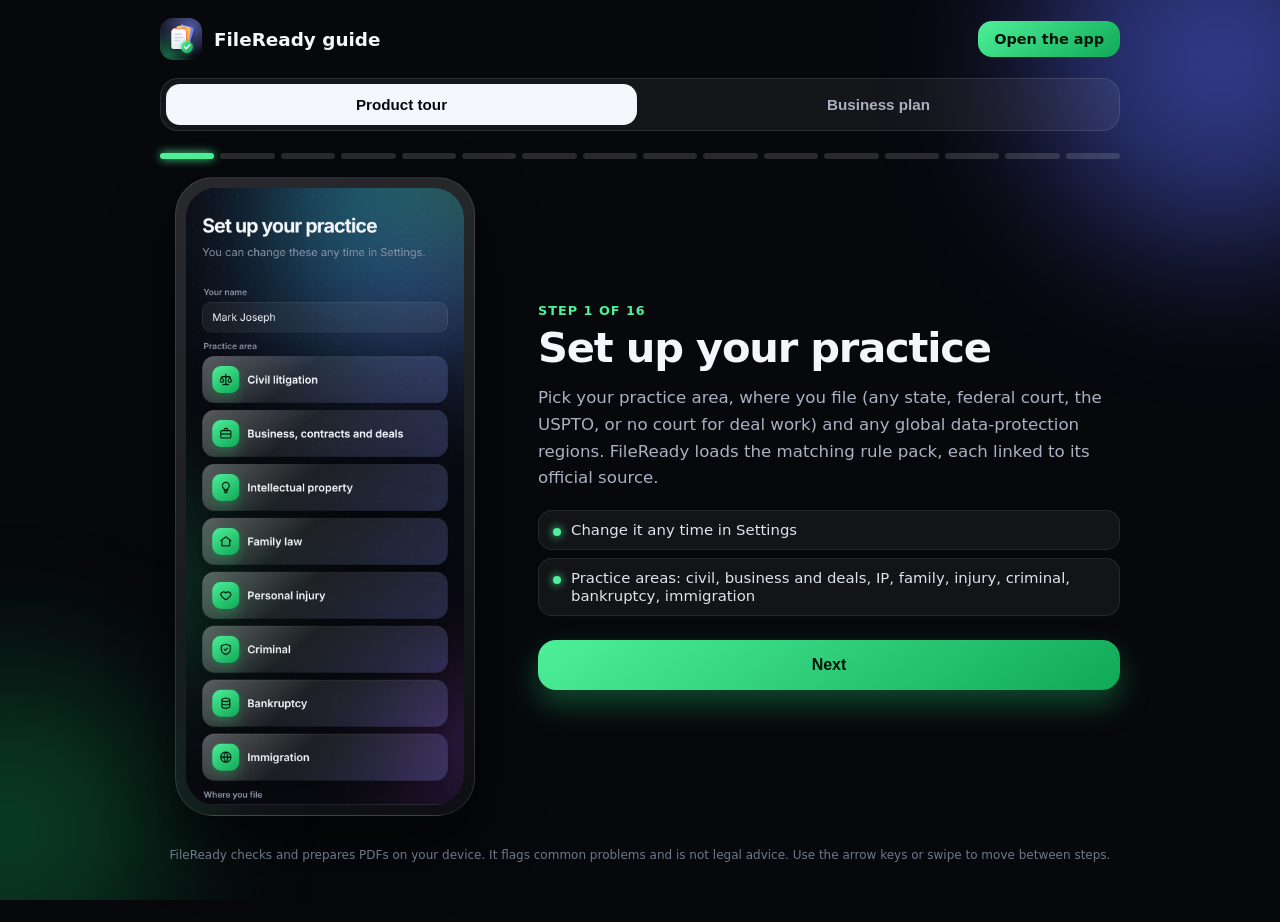
==== commit 8a59deaa: "Add files via upload" ====
--- a/guide.html
+++ b/guide.html
@@ -3,7 +3,7 @@
 <meta name="referrer" content="no-referrer">
 <meta name="viewport" content="width=device-width, initial-scale=1, viewport-fit=cover"><meta name="theme-color" content="#07080c"><title>FileReady guide</title><link rel="icon" href="icon-192.png">
 <style>
-*{box-sizing:border-box}body{margin:0;background:#07080c;color:#f4f6fb;font-family:Inter,"Segoe UI",Roboto,system-ui,Arial,sans-serif;-webkit-font-smoothing:antialiased;min-height:100vh;overflow-x:hidden;padding-bottom:env(safe-area-inset-bottom)}
+*{box-sizing:border-box}html{overflow-x:hidden;overscroll-behavior-x:none}body{margin:0;background:#07080c;color:#f4f6fb;font-family:Inter,"Segoe UI",Roboto,system-ui,Arial,sans-serif;-webkit-font-smoothing:antialiased;min-height:100vh;overflow-x:hidden;padding-bottom:env(safe-area-inset-bottom)}
 .gl{position:fixed;inset:0;pointer-events:none;overflow:hidden}.gl i{position:absolute;border-radius:50%;filter:blur(80px);opacity:.5}.gl i:nth-child(1){width:360px;height:360px;background:#5b6cff;top:-120px;right:-120px}.gl i:nth-child(2){width:300px;height:300px;background:#10a957;bottom:-80px;left:-140px;opacity:.35}
 .w{position:relative;max-width:1000px;margin:0 auto;padding:18px 20px 40px}
 .top{display:flex;align-items:center;gap:12px}.top b{font-size:1.15rem}.top a{margin-left:auto;color:#04140b;background:linear-gradient(145deg,#4ef09a,#10a957);padding:10px 16px;border-radius:14px;font-weight:700;text-decoration:none;font-size:.9rem}
@@ -67,7 +67,7 @@
 <h2 style="margin:0 0 8px">Business plan</h2><p style="margin:0 0 20px">This section is private. Enter the password from Mark Joseph.</p>
 <input id="ppw" type="password" autocomplete="current-password" placeholder="Password" style="width:100%;padding:15px 16px;border-radius:16px;border:1px solid rgba(255,255,255,.16);background:rgba(255,255,255,.06);color:#f4f6fb;font:600 1rem Inter,Arial;outline:none">
 <button id="pgo" style="width:100%;margin-top:12px;padding:16px;border-radius:18px;border:0;font:800 1rem Inter,Arial;background:linear-gradient(145deg,#4ef09a,#10a957);color:#04140b;cursor:pointer">Unlock</button><p id="perr" style="color:#ff8a7a;min-height:1.4em;margin-top:12px"></p></div><div id="pbody"></div>
-<script>(function(){var B={"s": "TpGMVSK3DK/1GONIw141aQ==", "i": "N1bJjaF2ovORVvrT", "c": "SIDmlIUxWh/XK8jvdoBGsP756ZCvJjnDvTuMZd/DL1BKxgN9/MKp/YQIB1uuEK7yH0Qg3mW9Yk6TrewEcaN+fbhcZhleOVCFZr92clft5TdZgmQN/HMIRMbaurUJqQIBqehj6UowU2phyZ0Liizb0Cu/YDg/VQ7vEglrA5LAaZxgzEUJ9ChumRqIh8Y8A/Kmroll3XNHrOvw2NXBrSejyn+5lJIE7SsKeZAidYwzdDdK9vbmi/X45wC9vMRpAs9dZkkfNGAhez9O85KaK2fBurvqrIm47AUy1aagUjH4FNfXYpHxqm+S7fBqByNPF3/Q6TP16dR5ImnieENYh6nxdd0WGYYNfrRYaF90E5BiEnV7a0q/[base64]/iJfvGCprjs7O845Sor9BseqqtINJ8ByZPRf2+q8fNYkqDZEuptq3Nb8Fgs/UEAbws4PGfnnJ0h+89ysseJIDQWFElA8MHvzvZ59+I2gcneAGFLWOvU4lCOoJsVdS8M/05O0cs73cNxy+2Y6kb1WuBFt0uRh6h7tFV0FGaJpzf4l0scNjDYbq4fiajNv4mDG2p4bS1P6MBV1kbhKCyqHivfLpX+CUJI3z3U5aXAR6u3EdCyyC7T2xeNaheK+DwdU1c+7m+JyzaKlFkL+SUeiFsyB0nK6sTtM97/0kJGMAy6fGcfAUAocGllNAY5rUcULPaQ0sU3xkZdqbQdr0y2M0Arm5vydxW7CeXPFOP7PHFD7qtH4L1kUbgWae9wkbwDlFguRLzAStWNT7EsVeKzGM6Agx8kc0n/46trrJ2PzG21NYt930DzEkB8eZ2VSbgowMpTKCZNATlWsFlJgtiWRiOr6FppHx4otePFwSxSAavaS1PzS1FkzMJLZyOioobkh6/FCGu4TPctPkGaT8h+VfIWexE+YgL0IlQo//JJaGYDVcG2mUYP1h0TIgsfFWT2VrZxWPocZ/askamUqHFTpmBOZCzgHP9sUSVsFQ14a+clI70xQzqr8Y8TzTiWrUD6cOjo3dArcLKzgsEjmOYO7sMBMKx2cejrF8nCy0A8KyGxsOwIKpkF0L1M/WLNfrTmw1zSJosqTaR4olWZG2t/b5fWPqqZuUB9Ma4cZRXFcF+74SxWPwLaZvnS2FoPbuF3x17x7Or6uDxfrWDXDylG8rk3QnW4bYrHsnSj9C+DgWyi/JAYdAQ7k5eeRZMuTOqMd8Zig/cJYn3J2fHGHUANKDuk7vjAuhg1RKUaY4ZuaqU8RsTn5JfXLQDPyiBp6E370TePBdFWEnn6AnPDnnvMbB7hLaawnKEyD5qsDIE10JY/4YOEorEdUbByrc7QU8rD6vbmJnqpjfVvjFN/HQ4kbDFij0+QrYB5bkfKF/Or60BX48rxE2Zzno03ZUEwLxK83IlTif6Wt8YVw3OB+Qdu08KpwHkdpqueG29fhcyv1Ru++40r+mQ59LbO2px1TXZgTV/L1TCFLqwjdQV9hw25yUomKug7ucfXTKzwyx9bjNFD1CCQi6ATGsjIc07htC46Z5wy+lYQN8REvVHiZikiptAPbI2gXeo+3zKfTvblO7+vZZ7Iioz8CdjB495jetJ7W6mMQpGP/nUnkmwsTfEY9U0UyhgkCzXAX8/7uEzTBPGL168FLeVuex2Ty+bzyMuWX+wUfiRgLFxE+z32rGbGvhN4bN5r69upE7N6sIL8o1xQL8ou5XyyS5DyBO67w5rSw9w/DF90jFgnFfEjXsoFGf4VjVmpdT8y4TYH4P5/sKaIAvK39pDMkO/[base64]/khW3miManw1NOUwgH48ILUTuRZNnJ/b1bXPsfkjc+tnIRPFjGtFNR8XB/j8xbsUAb+il+fTyFlli1t+i97mJNDUo+0gF1awr8Seuixp45hqLNJZI/R/eWCPQgErhswciV1SVxGzjTON8EPnGkVYuj69/eH05wY1EwIdgDc3ZBOuiugnLg2Ck5mBM2DDyg67uvjAgpyP7LzOiERh20UqNRklyCR03Sss44RdC9eEfWpWzxWjoQRYBb8nNNvfkRsOxGPN9FSAXNyLeTF2l/l4g9zsuYzkt4XGK+xm7ENpiv00UF/1X9IL9ePyYOhSbmEAKL7zUvfy5HPP7uufBOYGgME72KeUojFmQHsw5XwxdYloMsnNhYm6zW+YB15N6sVJXcjATOMIHRe6It6jhyrtUPHamd1wNH7UunYU1AtMRWGl7dAjtfjspHYeo/uTlADaZ+rAyQjzvKovDeMeX7IwDA/esD4gY6/dFXMhg0kReMgrgopeQC8xqHaIUxw1iAFxG4dVilrZGU0KV3BOeNChtO2KLQNUFYKXOTcnzh0bpkTqDtFNHuNVSO4tnavLvyWGVAI/CKQN8Cj6LuXoJcTHbVzxUdbHHRNVMcAbt453x2RZM0jHkFMNVKXUFS9Mb7Fhd61qUvi1j0OMmFuq+OW/akcqV6ZTRGDeqr9Yegr+ZxbXejdn+P1dpXdu7mMw2PZp+ZkWnph2f59ewUJ/S2XcZ9D1vLEYztU4HhdsGUv/UiFqLK0PTGkCuAD4M6Jo/MqZ6H6p8X7oQUBG7Y9FXnrzTZhNkQbDfDmDVXQLgIAklAcOZ3vB2ZmeoDxNW0derXi9BbZa4rV3pLbZnwhvul4c7cbD7tutTGoQGeZ3sGgHBtNXI3/RRyKGIa7aX9Dvd+GKTQWtxdhET31xJLWRRJymdzC7j9+upEmoZjBAIz2bG+ax2djjbTDM6M+Ieh3u1W1clBKWrlajPh+u2I+XgsKrP0QzZIVYq7ERpDmVuM1NADkTpYSML4uJyxGO/up9riA8MZHCne4n11OMbopsMMjel85L6xzK/z7YOEmUsqPbH//Q6yfRtqK9oUK7pjcjCCNPgsOwCeRbydjWiUB9eD9//J2wn5PaWTGkyLR9fESjvca272fb9Nh4YJY1LjIByxiZ+YiwdOmfOiduNJj8SpleM68hTLK45chs/l173jdlFWto1m5KX2t+ZEpk3UA+/MyyotcBe4ur8O3qBJqRODm7XlqnWzd6EZlDXKfGqZTkFMajQ6KewwubFQyGksdzMn2EzJSRdtAUojMLnCD743sX0p986h6C9rv8XGM2yRyrKTzeBINe6BUywevUwViO6bM4aqHtS4YpYnrdgqG01p3WYDJ/cSoZO5Y5waoyZsY83W0Lu1jxAbt5g0LWgD03XxwF74oZSKpP1E/Q9zQsc66D8GYgRQ41m/cJkTwQn1qoMpYUNC10KyvRsCeJfhEaonJB+QynhanotXcN+qM6tJNkyLjvFhCmb+kX3+Tw35lYsHhWkKNtZRJvgnv5IzSYWopYSVXWbStyXh9d932JK8H05750CEQsjURqQTt/[base64]//vqPBw4KvFxOtQ4ExvKXDzeoy77fOJYuFN8o/OKjVIIYZuK7ZIf28U+rEbPgjSAbReKJIdOG3TxilyL9QaP8k42Kn9IxqZ0jz3E9uS12q+xPDb2RFAptnWnS9B27mk04eaCvLzYWlQsUhTgJR+HnfE9rQuGkHcYahLYVx4cOJYHjdrCxz5QW7qjDVy/XqVe9kaMnjrlePR+3MJn012rQb9gkXghIUcN70poENP0onzhIoAfvq0b3bNJ/GjzNi5xMbpyRxliLTzrYDe8qMOUy/j4G2FK+hnT7GOeKayzrP8xwXg63tvqRuG1GJKBWuXZyNXqQ5+kWrjepTEeFnsjL/Hvu8KV+7BXQ5KZId9eVn6MEOoKKQsuB4PajzxRNzPNvXzUBcQYb08VDBCrDnhTk3yVQBy4QWpPL78dUQlzI90A3h+xbwuzywn3ctVYFuyndodzoy/WtK1d/woZxHEdCHP2WaU2Kt15eVT62fn7WcxaijcNz1C1ekbLTizZKH/g7sDM8q5WoRboW1+VfJ85mIzFML+CPnz3CP0ua6EjoYzHHm/e+K63rw5MBEv8ur+Nb9C+Aapv1igWP9o0ue4uKQxEMVkrM/[base64]/YM6GeyrevHxbgPlVOVn0UDYgYJcMz8mPRoWtQePzIIbfGaC1zif4OjCF6iKlRKEBvQJruUQDWTS/Mv58e6FbhPhNFnxul+F/Ow8RQq1Hkvp4Ic63MjryBykPH/JRBZB0EkqdzWNR2r6/o6M6Rj73VtEFt0y1LrywCOmV205zbK0JGy9Xj7Z8DISPtIvD9duPlpPJM6EVIle8DUgRESn31uvs61D9o40hz3jSWgESNswxMGnE0yaALfTyQIhDDc2HCAk7uI1UHXxTRRmMnC/EJJsO47NaJ2B/KgGqYotZjh6PlWmVfzhsTCqmBEIFzHa1W33cO2IFDzkWUqArppb8RAtBMn7wxHEDjTJtiYsnN6seZNO7AxQVll/[base64]//lTVTfsRWpxw8eddTauElidMudS1SaJU5PEyhgeX7Y+3GqE7I+VLvNWnLddsFqhYmfzGJUehPBhjw+iP7WsxMmom2LuAoLdY8mS/gPXbvcj6OFiuYprYUUOffUtOz14bLTWS4n2xq3PV8jgamfhNfRk6Czxvj/PM58lnISJro3BfrmmPhAx7bE3zdI20byPDtqEN5be/Hz75pRGBnbB0ssmPdlufmSWVXKiqapjBHS1gX1iunCWcoNfMmh+IBVYMFdprHxryxtmdQKooytLZsGchNFL8Al9mc3FqCpEpQM9NZgtitaXGHRmcSfsXKw3m0UQUlPz9uOCi+JivNZR037HtP+B9WTKioZKUXg27R3+/nfSP3jJVfGKXNBea7YA8wX7gNZyOMFb8wcwOKUUv7STgp2N+nGT/qpEx8fP+NIR5qOB3W/8r/7aZcegRlPkleRhram7nO851fGoX01SB5q8Arh+arUdbWinS045tWK23BC2Euijaz2dQ6CV7J+Y3liPP96/+k+eBa1sltv4sRgONMsksoFAs4r9n61kqui/acy6+ssIUKf9YNE5iLvCuV6BsVOd1qoCFAWT7vc+JKVSZby8O1Y6BXzoQHciVY0TwFzl/ZB8gjs/BnHM3BTQn7aPpAvTdf5U7hloqVotvYbYkfMQ4nDix3VharOYS428VaybAhKDSCBz5bSkxcTgj8jK0le0vBPygrPUsSesbC85mHw+0cWTENrkYAHI5lOUy4voX/iaNmUP6L4flEqSv9axuzBczaNUuwBv19451pdEpEyV6ZcIglnMi1MP3R+QCa3NeFkKo16CnKRpLcw5TqjKi0dO3rOWbXp+J/D49OkQEXiltXYxGhuDcF3jgIhpsVGxckuxU4JbxZZIOkmu3xaWZ8+x7knSIVdT3X9TItIsIB6z5AFRXlwvc5bfprt8culIh9LmWlpnK742xd4EBig3y79vG348OwzORSFhQx4E9owT/d8vyfp0A/[base64]/1T4oqhOGxwFKVBDdl0t3TcHysgSlWIrJ/bm4dtyQc3UtJJTaaWWjqkclBvVaeDsUDewVfP7WZd12KnWP/hgCFGL8sBntfR70ToR+bItdO8tdRdqINgu6/uaKnZf+ruWnK/9kl0p4qkLPp3wlikVrw7Sieg/FAAb3gjOANZscGX8m/eRLVRleIQa92g8UP4uyl4MBkn4MJUGNqn0LasyM22jB8+4EUM8qu4VS6zf2zt6nXPDQrTWuuRwHDP+ZS2D0zAyMubW4zIOFyKM6Kj3HP4gVZ3yfMLrlY1+WCxuqxZi7Re01kvudy3TQ9xSJ7WrCS4jSb/MO3mV4NnO+1a39UMdVq5M5hxRr31tshR+PKwOpJiQ+xd7VSFHc5IdzjY/FRUPOe2kXzLifCJbGyd9+LHKHkr8KldEHSbpBtJmj88oC4kh3eF+oxgNiEXJ+lAhReC56eQ8vsCcNMRW99NS04REa4DjIOECd7Q/hMch31JHhBnfMtgEye6MPwPkE7LdU3y7EwqV9LPFEKXLzz8bY8SObsHbhOjRiBNhMylUhWafstc8ZrH0vnC6+aLE5tRFr/veF6gnwpqHOPzS4PLwT+o8T0oQnm5KKgvi0Lwt434kgpH/BrrlZLDI3Onauh7YS/JOBcEC+9NCE3z9TPDXhOsQ2wYaZ65gI8ZF65nSFEKnYQrTtLYTBlhJnK9DmUMetCUQujjaA0Dt1yatPMyiwTPcyqCkcTv4MqQSThwlu3vd0kNrpvEcsHom2xgWV6b6LGhl22SoRl3HiaUi3YORjFgzGJuEZujqXwbMEpsWhH16HTnWh/Dl1SR3wTmfutalaHKJFMzdAE0tWW9g4ZTPsioYzsQwTZjXVAu7xLQtwfoP6khENEs3bcVbPk9Ncbx/brYETeYxZT5u0DsE2ucfjKp6g6VJYPQIqy1Fgf32abFG70BPDCT/q4RensDM25td5TaFHTnRD0UlwpPCIJEnI+wgzhRrb0a1Epsvr7A5tCT4S030oLMEzoLuqmV+sxBHbu/M0oxAY+hcl4cBG0cs2eAShmkK13a9APtNqTVLso4Xl+FPGfm4vcbo/MUBMXh3Gn1tCKuOt3CwpwYGaVjfxyRb64KhT4UlYPl+wQdZ5jZfjvi1JE/JWXXegY0IoLgCwvCCUydUKoqKaDCiCJVC8c2bC7WktZCJaGrxTupRkrAUeMOyo2tmBLouilS4LJXf3SflMKPRURkkEdsgxO/W/f4ksopKg5SduwY181x/sDc9YeJyefdlRjYyMzuO5su/AuwbPkjQ7ysPvHSdWEVJ/ZgJqCY65lITBQ3bmPEEoASbeRpfNCaOMUVfvZYLSTq28pl4NdSvTVg9n4T5PO9DmVuRvLxHDNk85I23ow1bwv8oLuMBovtUV9BFandV+Ahn+ef/A4xRj4VSagAWhc63V9oHe23hAwGUmAiAxczkkgTIB3UW0s/W4+K6elW6xn0453FiFjmH3yZUH1NEsL7TgI7yMxN3BbWqNBlfjb/w5AMPVRvk1VQuT0+ayYvlmqPg1/dK07/cT8o2lDYtHG7/CskbnE3uwmMuiyEobrNxBUMS3asDyH9a9ETzd3IokltoTZoXtQZP5mNBXgeKi80KQWAFRZlW5jzH95mVg2c+yp8cebE60ji4QUr4qDtc8BPRqtDH7iLngBYUnOcp1bfLurtjqmVvRMcovSn5mn7r+843Aw/gGbMMg7/OEW5T6WjAhyISKz4zg+3riRCBorFtmFG+OK6GEvwlyilmqEFPQPIaDMS5lmXLrQm42LPreWOPYPkeftMQpxyzDRvbFUHz4fG33JFQKC7CFbXpc7Dvn2RWKK4zjW5nPA4YPiVeX92aoQAtsY9DqZLTNUF6n5paifQ6wYaVRLDKlvIW6CirWksA+Tn9kj1XFEFfuGptik/Owv+GruSQ9kLHewEj3I5BzkLNa/[base64]/AYtWUlIIvPaNqYX92qzb/bEihZ3XT+GiQatzXAYYgopMNlnPyMNeHNp1S6Lo4XCzX4zoGJB55d6tHs9pujTRaq4mtrrVTfyaf7nCwaHIGveSz6VrLkS+/0pDyRzA17MI9vakIKWWvpI6E1NHsvCo7KreDbM7FdytF/sx9bX0kZVBahkD20afvF4toEcTaW9T7CSmonqmMMdJMPqXn01OEhIcOvYleJS1A5xW1hj1zL9IOfuBowVYk/X/rn+x9SmB/x2PR+Je/ILjDiP0m/v5NMwjN1SLt5aWD/AWR7y3UdjlyimnMX7iot201C4qHab8ApeqOIiYQHoAW2kX0cCkyYSqeTTJIN0N4Rean+Fqeo86+mvdGfOWjZMH/4QsmHXrEZceRzSRJsI6kSLIRmBxMzCdeX3n9mfnRP8QQ4S9xMzJldhUOfAwUkdIMfvZ75WrsKl+0opnTsIIBeCWHcVTACh62ag7kPl9ilEJZn3tb0XDdh7pvjqXAqMiR0nu9XfckoHdLDBrvtMVUaKhUPyZrwPZjaz/tjPO/QuOOJX2ua8CnvEK92cYJ8r7K/Zgg3ASO3OOnZPR/ivHgMXDPpDmIFCFvqxChW8T/rstaJM/LizuHqykrMdHBfcgyhHDaeaRAtN2B0I6Gmqq3TBKHgvTBFjceb6nNuv+xdO8FhKAwLF4Pwtcxr/wkW8g+m2ZLAHH4rYXDJCgabwNbxHwV/XoNOWXTg0zQDV46fhJDXUAwwilRP+uXy7tFo6CYuR+TLDiW4HWJlPYPstPt6azteLB6vjnlLFjlw+mPLvzxTp4jekuSBCKZZGSMSNsmKtNHHCDl/+5/eWwq9S8T0IJCmIba5PTWMvN2axO/BlkE0VfSyCl5YE0ig/GcO8UJUVn7BLt1jVi/uNyRt42q5cM6NIN+oYlEQ/koC2EjV4Wyr3ffFe6k0xGpo3XO6Wd6/2oHkKcw6sRsFPgGYvcd8+DHKpgnWm1GgIrtBfMEQOAcgqGLYlYYGyas62rz/M65fP1PNfr0WFf448tuDna9x42JgTvKBfiWla5OW6X0z5K75qAz+qet2h4YbEghLfP/43/AifUeCeDDfolRLYAPLS+Za73MrOGCm6fk2DbvEs78jmwul2dISDb3CS25UGZRca6O9otTtvprAeBAYKE1lZcJulPLeN0N+W545BBDlsrzWlK0J83DvCO7iHreyYM778NYzURBVH5dw8qCTauIzSXHfAh1b8Yj8CtMC8h774TNaNLULWBoJcm/[base64]/XEMsZClQoQpKxKXVWA3I6f0Pp7cOhydXUoP8YpiETw/w7jXZltGgGo2UvklLLitNeglwdRKlOr9E0o6ru2NreHyED9faVzDsCkzBdS0TEazDNaOOxp7EbU74JGW2Hv2H2ewrsRDFdqd43FT6/2Z03xEt2FdCM/RtO/P09cxlMZ5X2ryFi+cqgfma3xYG/[base64]/6zaFjVJALD6jmd1EVl135GWi4ZcKFG6+RtrujR/ZroaziQ78TP2aYLBqO5iHXS3A18BNRkI9Ibvuaida0zv/7K9SErOmSTLMfmj3YRAP0FyNf4nBO5X39O4SCQw4e4rh2gIRfSapv+mAHxn8ghb3hF8bW8oXw+0NRnKrzFUSSrUF24RRkAlyhd75WYBnQdZttQtP6P4Vcrf1KSknmYLPVBamDE1jNcv9hKqmwi96Q8ZB2jjDkYzEE/3RaZ/t8bgr61VvsYCqVQpGKqFZ5/yk9jTX1XkuXVKRtLIC7vGCfXP567WE3OO611/InyLNAHHcucPgowtjCcfYSnMJVU1nt0mN4A82agml33R5zkMYrjVS0hl5L5V5QgPh4qjNRTWNfPvx4RjXrkuRVVbJfqRblFeZ9xplemrVbjD8LYW2P4aFUlpH/EzPz0KGXX5+hdy1zbiqXDSbtxNZKh6DI5GSl5CDe3vFyGFKIqGHDg7Ix6JlsrtMDd8gVLk2T/SvtyF4Wh8lSAHol4sw9NL2Vk5n6WUTWr5MKDRVyLL5WxBlPhmJH3YKt8UoppLmrnQxemzizqg5x5ZT3l8JhqbPpaW/RF5kcAOjgtQDX/pXmbdIO2D7VFRqhO4AGFO1q1Q0L8AdT56orXvy5CZcNR0Qz5vb9jHP8xmuZF0Oco2OQOwcvDH6V3U74TCdc6aKUkU1DJ/77q1JAwt3nnLXkgVq8IujrBylQbjzDzbtgO756WykRnN5ek3b1P2YEQ4+CwrOPvfxcZkjteR3E05J3Zy1YibmJz+8l8Hd/QqBLkziIQZTyKL2naZGQpKtHhx+vm6T2t1gWA9ig1XB0Nluw7F3j2F8RV5txksH5ameqbLMIR8NPDjwqAyePEokhOFVRjvodzHvLA1kvyPdGjtONRqel7Y/IOTbEdfTg4cAfmbMsO0EP8WPq0XiMoV4w3xIQTBH4Yb0aK2sL/1fxhGkUBAc8JufBMDybw3gsGi7X+LAiJELo/pLhW7UfE4lhiBC4sQaEQMPxIMjnUvZKusd9WOSC6PF4OF14NLZDlX9zjFwJ8DVB4EnykIIXqfYWoB8K++JzwspRdxSI/knSFBWVjaVdr+/jtOJrYGZay0R8Nc2anUa4hzuqNS2fFta4bPQleF6tlZqZyJuJFtEJnWAR3xjTJShDzDty78yS/KeJM7X5cRcV7n3Nk7yERdXqnzkfrLH2ZPH0uLzbqYVMylKu4qB9/[base64]/lL9fWh/zIl89OTg2KR2eqdt/QtzaM4k6pU71+DME15IvhQjWNCxKOcbWPZZB/IExpdOLftjdm0oc+h1sHN45kTF6EU90xmRvr9wHfo4KRnRTW73T9e4fJuxnh48datW2ekYoSjUa2esJfnF1z60SEw8Daa8xhFwTLTC7rvc5qEJXaY2ieeNSRj91AXxS6sx26s1t4VVAHANWv0YEm3YWN0L1vszBUql2f/swDOJxJbn5jnX6T0F8qT37wehjwcUnEDAdnlnywBURIAKhbw/ZD2RjuomfS561GaedRGt/vPhjVSV8VuhfnvyPD6M4QRGSSUPKcq5PcS1KUcAWm5LEHbGxf769OaGMp6dqi9/4yFCNSW9sgLKVF8fQhS0TPiMW8ge9U91vXNDb3zOs5wRq2A1az/+Je2lL1jH5BWYfSPUmGIRR6ANdRcIWuSiH3AtqAe2zkoKvdB0/2DZF93RdiTOgA4hD7BbziT4X5TX/cdf3fR0rjrASz/1AFZhHbsOwuY4la+QE/XlQtvEumcsT3vyLC0IkZ1v4X+6xVL7vTN0Iu+bWMk/VD6YlxNNpw1LhvX+15u7MfAMUN/5VXrpKLbwOdAN5lcZLd7pqIodqtxcJAUHZWMDVE9WsA7y7BoTI4LY4PuKO7E4nBEY+OmI7qQo0ytRZvhIHbYcBdJ7jvAB74LzIQ38NvPHBAayb5I19oCgszkQLMYxHq0lR3kTeJDFTVKpaX6qgofQgR3RnJ/saWojdbUL7x7VIkqiVIiWPisGbNYfQQoe9of00M3BrFZF8kQFumaMdVogX/0x9j74bBqoafqNLy9jY/dXAY8wDLnO+CSyIeLucAzuffY1BUlwKGqhzFiVNxOMGPnwxZ0RJXOWPW4sQEoS0ep7QUmyrIFO8xwlJKQzLyL3E/0GID+Th4kOQiJLDgEQOH5KElOs85mIO76x4eWLnomVjHlaGk4PDB0MZXOWdJQjb3SWmpgs2qvZ09q4moK2cqYsds0pWZavqzYtl4owdwvTw7fZEenvGpscoqlweOEK+Gx8yH0KBH/U53e51+kFssgtr3xCeKrQ8geQzUg7nsDYaKQHLdksEZjyLIQXub5LvybA1I31I8SYDLJ7o4ymVXpdjyXxtAAq+CWXp0mqYoDu43anayNeroSca0RsnqdQwFNFXYYnu7v3SqXVHBFdg/CQ3bGaJ4nKJFBooMnr40hABApZD+f8EG2KiPJsp5ACbBodtQO7VPVviGPXfkv4XPG3xtOHmxzuBoHFIVwMGcQ1rla2uhvFUEch6qsAeSTG8LoNmgY0MlMj/yexJh250xw+l7ft7SZEY9wtK+kNbs9LwhLEX6Iw0fLzu2jp18TOce1TPeDW2mS4vUrsBXwvADlJBDNevXn64TNFVCASFLCqSbPqEz3FFRdfabC/EmjfeDVSXRgSfrK2rT21X3jj3Bm5tbh2n9Habs0LqFyA9oBZBh9TA53Az4YtaxJWSogGgzR2MoUCXDTxuynJdBSducYdN5hhlWI8k6tsEhbgNZbpnZxRAZ4D90DSmhvBzKfGBKp/Gie0MFTmRiXldCi1uQJG8/v0+QKdcPmCT4d1Fcq1s0wNBtQq/ddSbdXnrtQUCk1TzxDHcUQ62vsq4nIWxTv03wEcIJyACe25mrA94PvFXSAUNn7ilTWP7d/ntSsaSHL9MXBfpAaT8bwVIWwJtgdNgrWDUCbj09lg7nmgJxODQH7kCObMzARxMXwwKwB2I9hDkwFu3xyVbqyqgTErBociaj+Wq5q07gNETFO6bB2Kx8bokbqB7+nxC0gq0p8plTTauAj0mE6FUcF08F1+xSm60M/[base64]/uNOD8kYpaLhQuafHD6JvSZZ68V2AW4VcG1jx5ApCdPF/4bUmHX6IjbTyhgxipJzYUkjYHxU7rePqJri87myQth4HcviWOMeYY+CPofZs5qr6c6wTgkLxBPtTTitYJpO9i9Uk2DjJJpr1Qo0agaqFmaf7rKYFqsYn2AsHiUO/vnCbl3u2Su9T6sjBwouMJFXqYYg4eg07p9DvSiHhwsw83RuqeUxoDsuuTQfIqcuYdRrQXYSoopa6Ex0l4kLSaf2T7Ll5gQHWLShP8DnPjazDBBMjlIgW81xnhBgivbgfaszB7ektC9OeI49+yVix43aHGKyK1GjwoaEYzkLseFSaoNI0gs2WLNKnAmK7wUX/UFi8tDUjbHqN1Su/6Jphlnj/Lt8rFnI/[base64]/9XTXEhN3QtTyKuuaf9HIsaAFxXjbyytOc2ELfLiz0koZ/Fj5Nru6toWYKCqICX7Kdfnw65i3ykuO+uj1adOOt0BYi7u6zC+j0PfGQc+84HN4BZpdPXgTjt6LU3IfAxGZGpHyp+roGJgsDm6bMoCeabJzG0KiVYKLoOhthD59bdbu76FU0CVvVZ/1Aut2aBJIalzFuxsT5QduNIGMHuplxlB0SbOrxM48xwGy/eHFb+PvO+MlZ+hrwSdJpLMjAR9Ku1NWQsoopNNqgqhnY1RA+ooE4kAhN5H8ehyYqFQMSOfvSiQK6Jh0KU4xIpDNZX7TY9Z63D1vO0HuUGBMN+98BWqoteCk5nSFGlr+flDya1HcjkEhXJ0Ye12YWvWOUAIH0spg7ltxZ5KUMCMjvifBqJmw5s/hD+UZZshR3RqyteYEig+Hw1QNL8J6ieKDQgMzR2oxxIJaCkHQ94naO3rpRQIqy8YSN09KfDHAH5vGIhfj90GDKTt/9z7775eokDAW/gjkyP2NfuaKncgvKFXaw3GdabYwhBkVuM70sn+dDI9lw6puVUBHtl0qsWu73MBdcsXt5ZQLpJRogDnNd9n7Pdk3SGulUFRFjZutDsDYMxF2y30v/t/Li5jNWEPm9BrXdz2ZQlHfz+plEIlGCmSUDe/2AtZevmSH65vFsFSWSWVJgkXgXrwZRU848eY8FUqXhHN/J2i5GpRU7YAhyWxNSnlCKb+Kcdv3HkAUdZFgHKXZYZpmXRMAVCIvVFZC+hQML+M0uBGJsDReVrqXF5KVuYCsJ0TtW7ohZnECcYGfoVYIAxBS/HODC3epDkN2r00rh+q4LU4a6MXwLdRYbgAsRfMeiN2BYW3nFto7q+W+jfSLfb8h5Sy264GuANBB/jZu9ms8qy8RqPZj8tF8Adf1Clj5AJfneZKgikm3uddm52VfXVcni4n2i1Ts0SzEX7LWtwm6dhFzKz60AUBJVd9v9xias8AgkfjhDZV1d1esi4QnQzaaFHDdziqtgIyzmC/7FG0IONxM70ZyTYgZuBGyGIM4HRF12y7Cw+o4cR4HkZ6PtMsFi6fN0Pl5jJQpBoiN1BiZb1lUs69xVCT8TTG0HOmlFlfx7aRxSU464CsSvgzULpQgOAR0kwqQXmqnqbBaCsoouReFPB66bCVA8zsRZqDzj+oZS+RbE4zNA97C4g+V0KAKuY5FG+bEFGL5uS/ku1rXgrV5UouP2jMqr1FkFABh72TL3A3xtdsSsDPbDn4e6MfI/4VpCHRlxHQE9rCvL53PGzPIVCvDb6VUTwQQ0KKhD4pmL145bRXKG9EoXQvjW9CgX3Bk5LhUX452eptAThjF9G3plubBKIWodS8t/xcvp7Pl8kmho8B9KQzsTtlH4wcFu7eFRDd9QQ2ADK01nJg7pc5u2jt32OZawN3LCtHa3fmkLa1OW/rDfYqOFNlSuKSYLRBYyIgTC7PwNgrEyqOBE4rqT7XmE3iBMjkMZn7seMlOUN2PybZBPH3O+oOoQS+JBhv4dUzFow0dEd/o/hH8/EOMEIUnrlm4SPrM+6baM4t5GNCwdh97PbGSuaLROmDIObzRKgHNtUvREeMahnFCGphbuxjA6W01xT3L4EgTBpQh4CgBT7cxT8G/I+skNLKYBvbX+5AqzT9/qpscNmxrnX0Vx8AdHI/J++XylfvKHdVmThP/8lM8Q8Ihn5g4R6G+NvCbItll8Apw/e5Yj1YoG9hohtIw8C6jAPO17VJHvLtHWQYXSatwHrplU0Jm6U5fwVUA4I3W/RZlDgugH3yY5LA6BCZ870kXCqMYurYBibkRsJIVTeRINH5KJ4jlVu2k2OyBXk8OjpjLRagOjSwYpj43W0XlEPMyomNQNtNa3SiIxN10UcJq6YEsZNzqKzQqekK5I/[base64]/ojXgX6enuJp8VfljQEixzjTM/IwFO7m86FYeqIWN9UAG8ro48/zgUTNc/mbBRbjmJsyXTUH+CuZuczOnciKBneYuPVUgzF/PwelIrUhrdW6TDbHkGpZByYSVDiOt0NScI/I+ZEhih1KUkq/wWQzlznKfpLuDuZgKra/X3IE4Ehd6BNSCEqs6np0yEc+lsdKARwjfIsxtu2ncVyYJKxXBZeUgTBZ23yhx+dKb8bKc7F3MUlqE+EIWGO1gWNpkaJRQvsydoZrc60dHZufCM7JGxUUBOIQ8Z6bJy4a3xazQmIFRgo0jy9J2IhkJpz8tCaQ/SDVZ96oHo4fzNRngnB24B9JhaAR8eek4DuC6cm7JCS/8bV3bsrJrdqpj4szl7cx9ENDYdo2rwzFS+7SE9VrOWaurdVMwZ+bUQOoyRK6off/Y+EiKsdw/ZGhVVrznPBXHIV4zSF+a5HXE16ln2iDXCvXyLy34jPC6VjV7/nTHxNrJzUxRdj1Fr/Q1Ukca1amT83/XFvwhSk42FRaoEd2cOH3g1Hm2ikK2/5QmYSiH0rFWeStyt3h9AU4tuR75UPme8/bJqLzIkRP3MZAallKonY+PfExXYQWMReGy52Yz559SqAwurrjZA0go86IvGUWaFxs7UvicPrZ5y6nEKryHGKtcLtQt1OaRi2aE7mV+96RgxCaKA/GF/pi+uRxz4EcyT0GubXs/bnnCR8zkC4HYEpxowqQu1pUqRtjN3viw6icfjK73J1MJybRT/gEmVTcOmsEyhtJ1Mku5nXOOT3cvxjM1Z75sxGEJPJQK51ozfC1TgERxFf8osCYk5rEjzOYcs+jxsDKLcpU3fnxk6xRtbH83oA0HwqDaFRGsoQKT2UfIEXGAUA8lussTLnh0oB+ZMiy6YLKZV3NTHd5S0yaY/52ommcDE0pUfFVasX+a7ieei7/RhbICdHavZRbV5NlEf8JAdYxa97LEUXFA6ETgVm+Q8gEqbQcZO1eWKCBC/mckUoITIIuy3EJ7f9PKCAKajWZmU8o//44iEuV0gM3mwW1LmIviY01GJ+lzPXFDfvQMA2o/fTBlRXyShDxdyHpb4f+onYHdnPezKeOko4RwYBMa5sKJPhh58mMGdLPJIt1eHkpL/vRRfFP19mP3/+BaLDedEiHaKkcTV9wIsB/xY/pbozNlAnMSOn6M4yhpXIU8rP84PluQZFoMmjgJm+Kdi9HwhVKpLc/teMlH0y6Y6kiaihb5HL4b8iWKJbRzF3p0COVuL+HxvSqKoH1PYrHR+rI27aAycOf7L1xeKIoXzWl7ciSz+7SYj+rrnFzDgGeKe+5uPmUbEBBbwVmekLXwhGcSbPugSUOLgAeiF2mlL6Z/JJZDNrBpksTd+gBGnvJTWzWrvU73ptJ09IfQ+B6OI8D3XTsF8wwM/hqaRXRG47RvUk3bKHNzXeY3Y9ffAu6wr666Yncf6bHqmDPlDYakVyCH+A8IKa3OGrN6LpH7HnDA8t/[base64]/h15xgF06DvPqzA72cHz7bDnGcenm6dYBpJYR097QPu5ukbadrWT/Ljwt1TIEU4Y6pDXWvQf/RXN3tPKJTe+QgW+gjLwf2BrZPCTOpPD6AFNj1JGi/hYcVggFW8+xCeSQrcnMfrfK66KWfcJJW5sZr49ZGqLwCUU/67KneBwMaGw9u8hz5TMaDp0Uzf0yEIXwNj00qpgKJeUn+zlXgYO2rfdFm/SXYi8xOKEBwXR+wofywOT+jXQPihlVbK1jg5/1m5kmlkl0kea9oIL13AbC5DAz6F88uh95m9q15gXvYJ+KUXIxATCws4gEYSJiVz1aQ7qF0yh22zLeJA+dA0BKjgcnXlXF64SB/VToT7TEahqZwgSfEwfHMfeYfn+ZiaM5fbegjA5rAYGcgny3vmj6YZOlTdFGZERwQlMd8iPxH7gU4S+v8JaR8890Kq4Te13FDd/fmoqpMURvOz2sUgyOeMLa5pdf5OpNl4GSCuX42DCReFJV38db3XwzZru7lBNr0KyONYqUgcB8gYisX9q2Sj+dA1DsYiN0e4BIsJYosRw32mDC+3/UqgT0WibrUdtfdo5frF1wpSeVXpLbxYTwGcIlv6hd+LLaG07BUunMc2vnMrklZFRGKes52bQdZfQbMaSTQnz4hRj/C0uDWMf4VFgSrAa4dBXVGnz9sYwgZjI0oMSug8h523aVlsGM6S5/i/6mdw2cJSgAKVl7K57nLO1ukXlYBye9oICTAScWqVIKEDCFWY3dSkQu8aGbmGAZWoM4RYATi4mMf8Tb5vK5tUqZ+NPO+06eWBtfugMBildB76s+dqwSHfrjiMSBTs3PNE2jLQRzfCdqV0rqThA4hnxbHRSB91yShOjXCUw+/QvdZwuGsWySi75xjQxU5ZokP3er0GVJ2lb08Bt3ss1MKzA2dIt2NyTRwmKPqZhyrqzAUx0gxsgA/TRioCEU2cSvVYoT+X3WaZPW1V8UbvHAfjU0vPrbDQjL2R2Mu+2HQH4KwwMLpKOTAEhjr9hYTWCx5Zc3ENzPECmQpI0RGFD4kpUeKpSUr6MwtjXXcR4w+88AnF4n6BbqyoUQgksm0zWCFF5Gckc2Gh+Sh+rbLHiOZ19liJldoWPOfo/KlGm1rJ/U2IA9vq4i+xfNxhUvhHOeLbblQUoTEGtKFe18o09l3UG0+DUvNuqdlyFGy0RZn+4jIaUESTuwXwuftE/c7aNsbTCCcoLKUU9mf/1hunqzM4jwIdupjpJt3g2xFa/EtKlN296/[base64]/vnYjeFApUOrFO8y0bwyj1AK7Zp3muStxhuYIIkGFQ3xZZG4GDQGYHzGzU/5U0ZHrwn7A/9k3AWry2mUeddYEzrS7cl+PAP3DgjyBxKgCjF6CbQME1zosLWQFABe0lk7Nt8ISKBeAfoO30TbWxsNItoak3/TCz6eAC+OHq4aIBjEn8UeQJUdIJ69t1+uFI9fb8wOnzdFItkYithaN26noxHuNJuOvQI2+2KQcZa5+JDG5NAmCjDnnKoRfGnKAxPWDEgZPBLXUNOe/fYP5nqUQI/rbZh3ZunyYEuCqidVqYrBN9aD3GetlplgXfZFUW/5+2bo/m9I/ixRh1HZtgBjTkZXVjs8EEXhsE6cFrWVOb2NAqeUyMBbeI7UbrcQHXP4E8MNd3mndKDVLZWO84anld9NvFyfli1Vayp6Ll2zfw/f3wGwWxvPhFVzzskwithjzCHpyL3nqnB5PkykVl9O+m7wHV9VxOaqD/ZSv1t5XTb7KLbbIP0Iie0PkGV5adXEcLVdBIuigaDJIZFKPHPlYtaQYiIDSaNpHjjcnyjpGov4BaNavn58ZbYVPXgw2JiHnrnYnSfBoQRy9sZjirq+TFmbnNvMRJHlK892LhocHQAGbTkKdu7PBJ+n8S9mdEJENe/JhFP2GZEwE7K4tajimaDj0p4gWIMWnAovDK7sB3JZwc3gi8NtNeLLwa5po31y1ZoQfY22x7otmWuoPImzQDU0eHHWGD4XiAFnx/diOqkbgmncyMXHmV0n96J/dB0jYWbs5Lhifv4lVqOjZmEZfBbZet2nxRMIusTu32/rHG5NscODiye7VQoIG7kHb7P3MqSaLm0yKo8LfNqddettWHanO4DBq2Rz+rffPwCY9KB+YwMC/j5VDcmyEpgoltrqotqN8QBOLOhF+WQmDO5PRHcq4Pnc/8QfwRS4G7hat/WTLUtgwIB5NpFHKAhc7v2Hkrg0SxC/wPrBvIywD0ppLC/2EVIR9Nj5u50DtwgLHdaRtUbPKElg11MBOEyWfTp0Jfplsxi/dWmoxXIWpRAmcMsJs95x+PERUH53A9ZN69l55WJXjN+y5U7WMaonF/sdLf99sVRKAcO+Zi1Auc6dd/E61/aRGC+WJA/MxZMRFOURGHSg4qDgPxyF/L76Gaax96CXLYlHLqemeiFgCx3LNdn4VIpeQApUxoJJuG/4SIIsFD+Htl/KydPbSjguRC37b3xHnarBP9yW/BVzAXz62DOU4IxYV87ZgqhvLTIwBSJV8re2Pkp58C1zP80JQ744IONqeySGctiVA2EA/PIxgizjb4LjrSg77eMKYcakUhfhRlaKu6448aMfxKqjkljAPhOnD43/71ks8r3d/F+eCBZDk3HJ5sSf+2J/HM5CWWJm6Y6rHuqM3vdny84r7qr07QEb5qi6zy8ziw/[base64]/fDOACdc1yQpxfMuZDIadOIGP6x6lbGDL3NxGQfohpulhZXVqUjwiJyNL9meUgd65utfAhd6Fx/o1xJwgZbaCVAfGZfM3VRVkJpxnUK1GOT3JTEaOT5PXLxbSCiQNg957R5hWoEG420g9lNIaCkfPaJKpY6gdH0CB7iTlIn/[base64]/M556/nueE/pXdDnNiJU85ONUk1wsHvBbmxAqUey8WArp/xnJazCdgCSMq0uRnOzeayK70vjSvC1DsiJ5G+mWIkJJRzhmBXt9bMXUBRlKwjDRc+NYODE1lmPxzIVC5CHqYK7hXZo7GXlbZVCgzwO9mvDO0zqhJKUidLW38ImTSA0hjwJsq/KkW9Don8IxEGPClEW770nUDQ4ESNfWSPY29MVUxNFT+o36xwCO/dDEHNzVBEqCBlAjM/ab7R+LZ53kIiM7Jt8XBl8hHwDvkKSDE+SZTRoKBP67UbjQ6+0vRa7IHh9hI8deCwH5HL8ZZuQ3sGZibj5cHf7Y6MXeqxfOmwi0Gnk7l4rNGCggNeSXRfivqZFlkmsuqlbW4IaQq1YuODaQgwLzRMxokwuv/4xmm3jLNBq0afsc4W4iPcPTaZvXXS0BsvpqI5oLt1IW7zPjcaUHOMvHSeun7OkOoHtdmZOepsMiiPyb2NBZhTPB6h/id81HtR3wpUnp9f5BUBv2KVF7lXXjdJXIKApRu+uoEEPSMd3abOwYFHXQ7f0E2d4D2YH1dAqBg15Jj2F//O+4xARxCmxzho6cefWvQEF5UyFJMd6MAdNwIieS9fbVdCGF+i5aAyxPqCE3b7xReooWO5WUnaBqmRvRSIUGvWUweuedoBGw6ALNkpMxXUELekSAtGZ+DqxLyT2rd/jIw4Vnfj/nsg9hcFekuriDG9A8FSO8ecosbqRe4DcRLOeAfG9ZCNqRBK3Xuyy/RfyD1sZVN8JPznQVtnGLW3UPzpZTn6cXO3qv3SEOdBNNB/BVzj1l7WzDiyOS3i/FAU4DhFn1rsGZ8MccKy43KSXBdfMghMUUvksElBus88pAoV6lb/ZNAJmuyuwHCSIHWndAsprbf/5xmTIbvZgndcAD5kXuGZTay0X8nfXmGSv997d/rdQFm/eIQqgDyHmgYC3MskRIA4yojAqijOq0gtZywKr2s2B8I9J/0COxoNxWy2pmAxh3RYfu/dAGAw8luKBVFl4wz1wecCotvkPuZHlsM/jFVMvwcehMO6LfGw2ufb+Ni6MQ270ThC30B95SNTLpSKktt8p1TcfatRr8dTHIyfbqc7Fz9Vlyp/M/3loI/PwNmNQnkaJ4cEZFB+OWhzCWuDwzsIPzyg04oLP5dEli6wr6TYggraEflMmrB0lx0PrrVLTBqNxC8b6rNFZoyPfzL0xHJFxy3g0qWVcL0uXZFuKuOBsrzdE19VhR6AUkbEpoEB/9KbECUTek5AcDS42EpEV9+eBR5/lLxRtdhz7PpAwtubmY7dszVWPHVvbBCYSV9Ho9HUibX6HUBjC6r0KvubI6xx2XnnibTSXmVIyuxyt9AzzgVNzunZ/fnIbHmBtQAv4LFY5QTUU1pJyAz+FgvwLzGqH5ujovecJ+UvJfMW5cBjMOYa0Zve3uzRgbWWY42YluDvMCxqPlSumB2SUSsAPQdbW70mTPl/OTy6MyUbl43N6R4aGFAQHmzeaOyfZyrb1k4j+sLBJpy0PVPyzHeMfe7yteCsN2k2cJOK3zNnJXGuQJIe7/G7O5GA2wEGlk00+Axs4pyEX2kq0P9YGYl6Wp+ydyBsMlCOU1KH2i1cCyfg9fjd+ABEJqDcoqRD5qw9BOo43lNuSeKsMn2hPPYJbf6XSVn6aiMbv5bMO1C5hbjziKWk9Mk2NxA+X8st6LwR/SKum+cv1/0gsqAkSx5F2cHNaEklI16spigRfXNpg/fgwY1dcEPp1vEikvcn4lUxxRlZaGOVkHpHZm9f5JF5/AKusfGEIW06hBWgoHwiaBhwMfMLj3NW6yGhEbWJoY3OQ0AlplAR/2rsnoNmD27hSR99RogTh6gY7ehYAhAGacfdp7/NJ920y9W+2LPHCiE8NKTC3QJfeHScuxApaNc5O66n1sKcCuqSfAFzUBQ0ZrjHNjSKkoz49t1kDpngVAWHAMA102sLOE9ZcIFGOxVHG+IKJC1MRqAriKy3+Q0yn5kIg9zjLvB4VBtPt8xGQRL7CEaDSdvErpeCldCwGTlk3tN/wqKJ085QGfFl1aLsXfhtginsr1sj1ykPD8+3RKCGLFkE6jVzHXzCnN1hE0fM4RGMeFVzrP0WYtuNzVtAsqCTmt/6fzqgrOhO/EzN/Hsh/BzcYK1X1w/0c7XzomMu5VgmdPulNxvvlI5ZgafPq9tub1BCIclO9pcQQp88zQAlD+gk+vvV4m5UXwt+a9ztSx5VVCGMMk94xubieXxz6P/4IbY70raD8m9NT9dE4qpg72PDZTup5ctDoNtk+MAC8kfEY9gGPPoufEGcgfBaaolebUgzmX4zcaAoWEgZbTRxsXAHMOtz0xMa5Ynkap0kdgn3VFhVT+wwMSIHRCATSeiU6/l0TD10mqeLhnBXR7wyNzk8z+Yt6KHa6AWoyXPI/pn0iJMoyhf778yP3jsNAsqlBqt3flZ2W9gc+WOa2S4Gpgpcthy6FXhUpHw2oxpWgo4+EmBfMI6j5Iy31gmvlLCJfq1i1EpW/Ximqu37RaapiXNYK9eqetJ1OqXlwYrQ5lE0MOOest7wPY3LcaGX6LRud11oohKGwZkiNGcA7u/IbRL+qG0txDww4Qine8L99G3vqV1WwqgPUtgXhRHYp/HjKAHxpEFVObXFrRSsvo/c8OziCuJb6dQWEhrby8DdGFczLA776Xj/8g7HDpEY84Pxt/[base64]/h/[base64]/CbT/hEA6xEbwaJj668TSAH8TKty10BwAimJ77p4gCGKTo1A1iTmYYr2BtxXd2ATby85H+Lkwr8lbVQJP13h5D9NEdRlH01ZhEpdDKhgIDfRZGhyq7z8UCuf8vuBZoAQTuINUyAabQd9L9f66WVLYOV+0i/3yHoQGysB+/yyi02kn9EeQ5xqkHudUl/VwINxXg9iDMmcmgPTQBtB6mjHeqqkcUhJtdL1LLNftgzXuwaC7KI0s0GxC2K5T4EwROUwoS0DJycVcPei/b0O52UB9StZy/[base64]/lLKd4Tlf1xVyVQcpdemTPWZ+Awpd8LCMvx6jpf0QhMCLoPhuYqszF97Y2jZXzcxbyI0IrPBDnNAYQ3WNwCdc0/mrAZ0t9merBzuQD7rAUjWajyfK8sFSP3Voy5nHz5CYDi4OTs+DdICMAJznygXrEQ9uiDKQjjQuzOwNGFA85SgIvIXX1Gvcqz757wCVSV4ZhGiceTO7YgcIrXSQADLsa6SbKrMYytBrSZHHM3bDj37B3yaXLRtO76Heu/3N8UgdFPO3zqzL3d22Q4PkmK43DQZpRBBJVVk0MLThgGiPqAQ2WsKtBxRz86MaLiZ/c+A8x/75mV1fQiZuxJRNQAS/[base64]/DHRbHyuOZ6PngFEGCwqxBeFuX18dNxcnzyp8B+HoybetBvfj3OhKeOus0Nn6BHY0PYoK4G6tW/dEujU60C1OVZE9Kpec/B4PIX8jh/GFQQU64dLBiH6Icrr+6GP0wrcLEpy76sLDNAhj7HrryV6lMhoTvOP5b+4pki67QoX4gYDkoSOzgREM2ZPoz+8Rp8CSpRTGRuikZ5Iec3u9cY5lht209SBJ3/[base64]/cevKaPtS+qUUymuLQp4lp9N914koIVz7WZWWbQnW4yMVGQwg5Z9rwBsLh1gxJQyo7f21rfVgfndE7Ypy/kaKAZw+3R8xjZ6cmkhz6CWfF3mkyxSeE4IXz/qWYb5QFmUD1F45zrw5AJqilyVJRM3lP0cT2FsSixYhSzz/cm27TTXaxqhoHPJRbb2O7j3lAxA6Jh8pjqORAB1xPUOhdsiHN1zwwtUPUnQ1dZ/cOiMhgdF3ZgbQIvQ+CTd/WjaGZqY6Z4sxTS0AkASA7HIkwU3+lqxEnRJsJvxmqP6X69TNDnERMOkKDGS3aDhlxJbXjmdkRHiilFe1bwqnkKbf2BbRY+jsAwVFWzDObFE7LYOeYTvfrJgiBN19yuBgUxUcdxWfjapVqKsNVqhYHbGSh/dR6wDPYqCX/xsF4++Zm54W6/sZDiu7Q85Ar/vzdzv0nvUaQm9OfXMD/5L0blc3oPK9GFAGRedsRma8LnI6lqJCV4/Iy37aSTZjJgw5zasIGPfCWN2IGpxJE4ApHMELn00CRjSupUwNRGhLPeaYun177veLhgKR6q3LT/vp2UTCdM/KIqojAzDlc0G65G7CdcG3CbSV3+GKbxJDIjhtLlYvM5e1ydcJ56i/3/iwq1A2ZlyyExgrbmkN7hZABMOe2BLkCGA/aGERlpxGMV3jLCREHvNMkIan5frl2UxygrFqzdldIeuG2NovRMb38VUl5a8zgaxls1y0OOWO7yvRGkIPpC8KvnQtAtEbVYKeXBFI8cVIVPMH7r5nymCVYcAFErFxhqKWnx7kssUD1sbRdH3dqio7CYF3vxIAEWPAfxKPRLvLZ9gkaw+vL/gWxAw2pVvr/4zXBhSfnLAwEoX06f8xsug15D3E15pIq4ft5krcCwhptEom0HCJFINeDLSX5PI2jcxk5iN1yLtLHDhsLIBLhywbzFwx12pz+HazeZR6dTt7cOMhRLMbffpl8mKcNVXZct8082BiVTRcEjlwMq20f52pv8aZj2c/Z3dc21T7IlfW1TdNLfuC57UzV8af/JWvKEZB2jOPVFcpQ4Hqo+0IvTFG7Upzsed96t64ToQch9b/wJSqwL2rYptjN3oLo/dcsbJFXF/aB0cH0rps2dI2WqVphTqx05wVunIccbilYlleJXZNwXnKVa0Bo8DDUSmxOaYjmRHAztGz4Up1TkaHE+EtXWXQx2IUZFuVmvkyPbM7AzCCHuXgx9/m7ZF+79uElEUoRzzneSyPmye9cvnrvLZg7ZVD/rUKDFKvWHKrGurlOrS5SxH0dpYDS5dr2bSdgP6kOjwK2IspMUuiwVSG6aECMRSc0O07bpJNMQIx5SWDniBJ9qD2pNRBCx1tun6Axmhqhw6nP0GUhNohqwgJHkGF3g1s0clTvoA1xBKrwCl5EV1/jNqtaPp1eR1y+svSwA1XRse+VpQyIYxZ1F7djqhZGJXsRVXFZB5nvFtbMDuqlKNU4Ag7A1z25TogkweV5DdwU0/3ZJwCyjfvcRmGwGZX/xyDYkfLgFp6nrr9D0q2BkpJGqkLqo1AXAX88CGevTG5Y4ZyS5eHnE94v6ifS0rqHiTWBwtZKMTUa4xHUCc6LSGwp2ceVLorX1kje37v9In9TXUt4mn3fo6lwz+h1wpeYwuXQXSgCggAvq67/7yLpHIt3pKqF97+klBRHcHfNhd7iUJuqmESzzVjH8fomWUOE3YKGJfpzicisAgurS7wt5RBdcN/wBzMYYxdgnLhtuN+4pa4JYRVCVscL2BamT9RBLtPxkJPS4HpRhBunuBFMdPew/yuiKuacQY6/p+ikrkNiS1ciJJFqCGcgKOp2pk8Nvu5NQH38CLyyHl6BtOwdyhVvN+HOmkkWHLZeMXe6AuG8CjjPjtCASeQ7UZthGZt/6lnMv+eZueu9JU9Bw2fEdmoZH6aSiNtXpsojuQCXpfUbb6V6S0/mrSVxZpHZ22Q5+P8ERfpV76pZJQypaZ0AhE75/[base64]/oHrw5AT7ol9Q1uo4G6L5Q0uSFuM3BwFcBCu2LC/TAUNBxe0iESv6DEeVGF4p3bTyxyq9NrQ7Waz1hSOZtp99mzy+xX67I1QU4KLxRSzR1qu+4O5fkUvvm2Nj/7/c1EZpHYIdZYH5gi1iMOEjvNwk/3aeOuE5lH0L1y9v9rRNd61CwCLpgCu06IJl1mL9PzvDJgZbMerzxlTp4VkNBvIMWyOJCg4+UJI1vA5mnon/tfcOe0WHVKHPR9EV+HG0+5roJOfiCOCpHIBNmqEmlpKWrp5k7uy9ZJhAqVVZfEK5miSiJPd9J8r3sWubtMg6rmQPtyX5MSubWlJ93VLiZQwo/lka28bC6UPLq4Z0KNqZ5mx96jd5zhpWsKPdoKik928zU7r8eB/ZRUT+vtH+IUX/Pa9dxWbCnJ9zD857Zr27eKE/voTMfGUva0rO9MOmkX5MRWDjxffpdfsCfo8GhGipMeIg813q1XW/[base64]/sJrYR+oTm9frwMTNOoosxKGBJ+0BPKXCfV5mGLPZ0TMPtPOzqZzXRDg8PtxN88MC/ZenyL7qyl9Lr3fPDfiTMCehrg7RjK9Kiaqe2wqcHw40EweQXjWQKDP+/wNbw8lsqPUAlIzpgybkCZlPeWjVWELjiHR4x80ucMqGqTndPvm/XM5y8DK+m3i2NKZZC5VRMAG0jPbXNHkAqk0cn2gC57YAhQkt5hdBrulON1zNeznqSM4ZnYztqAipS/nztvmcEcpipbY07ItTwPIaIXzVOqxecu8tVYusGRIBLiJVbWw9ogOzAN4iElhjIFeoKuyMAiDKRBfTwxef95iq6LM472MD4U4uVjOYQ7c79QfHh5fRofV7+rcvOfRTD/EY5qW96vI+nlbCCdrMp2oQQmLqOOarpKmcm2ns8pVqdWipXT7rFjS0LsWXGXe+rUHAe57V+Bk2H1A4UADddus9dvc31rMHfRmVu5RqAeXAKi0l3lFEfo2dOPMw1K66t/[base64]/FtNY+aS9Ffu3gwr0613gbJMJ21Z3ej+h+nacfgxkDTqe8fovCja+E6Qp3FRRQLH+2kSuaeHNpoVk5E2z3wKWvYaULeb3HtiZbplS5M3p1uNmY0MpCm2xeHRE+tttrXfUt6WaZeb6R4OkyseZk+r+ilRvFjMgGKqSnVTs9W2kRpHK/Osmn/XxLYNK5x89o95oATlYT4ze9aowlPFgM/af7yLY5+uy2UGEABx54V27K1FwlsCSGMHQPvY4I+hggsbf1Pko0wc34bFyCIgMjYMTN8wNdg2UPqcLCfSZkq0T4tGo8olrGNREEvfCWdQ9NCMGn9MT3NwTkCrgDjh9V+wu5Lo7AZpQUtheUk3qXsso0n7S3Pk43uwdpMK85nXhYBC6xP4G3XQa9C01oULcioZXmOwCY/VYPeyd/rc9OXhCgNRAnGmGnp6lixNrMyEg7wHngv/oFURuRF20i/o3EL8WtAPTYLMF3O2N/E3HbYe7MjzXjPIKZi1x43Cse2fQ384OR4eZ66tavQR5L+/rxpoJf0lX7BBRwzHjdRP7UXIvq/30J7vl4s/hC9WnFUdvqUlnK78ykCPHn18b6TtRpJhqGBT14xeIP2PPMWcS0bWLOyVAceOy8lOzarX/23JYo6xvFQsi1sxc0+d7gQ+MCUv16EIAvdC3UGzh+kPipfOxmivSSm+Wu+52kx3YJ6aHSGG6/Tb8qZGt9POFm7YIf5SKcXI0htLy81+Sa/DGqS54gJyQbvrIp4Utpl8aurxTtXQI29xklW6nyRSP7cNVJ33D+5cCfovEc4uQXHpqeS/1qUOAogjyT1uPDDh1l1LXYhh4FHc3NEv8JIm4LecqV/GXqqkLPKV/XQ0UIP0s0QeNuuAWGgDWePVxcunFeHJH9OFBMdTkV1QxYxPcHBHwaksmI9Y6VWZVePCQyQiF/F1unXkM2IsGesAM67iZ9q5N2MCM9I49h5Ez1xSPk3czBlEoloufF691B+qPgqKBfozdH+J9yWEuhzs8yOXn/jTGRgJeci18ViMr+caWBR5626z6dAtqQVMU2coWWkaJKfER8T9j2+5yDXmqlnMRTKYosWag3jJWKssTxvh5UXnr8U234LAnihCGaHaAD+kkjZkSzhw3MVJmsrRnO6uld7Wagc6V2hIjSiBi4fpvmMMOQES2VqmelEP4xpHCL6Q5SbVBJ2haU62U3w3MaLxcyYUR1/sksdtoYxGFU4hYns62SlZf+uTWuHGOCZKKsT6/T+sRylf0noDmKtq+/EW3zpdw2CB4+Zg/k+1mncrsSujlo7mpyvoozHZQzdUTOcF3iXnowh5moSU0mc5++WMffiW0gCboqOtdTJ7k1WyvmkzdEJ6fFtOFLOpMPBJzih15BaOZr+4tq3OKkIDuUxaZaltL0lTOU425eKHqMXi1rFDb/5CLOanzlgIylN+SCIZR3c5fu19xYXO/C1kNXvlur+oXm29lSsYIgNmfouW4iD4oYAF7k0eCNWRal+P1oSIt9fDiLUmU6a0YacVBdkr218uv2hig7w9lfs7D4XierNrPayBZyi/[base64]/gB1GgZ/[base64]/pARWBGB7PYQp4dUfYykSjdVhtI04aZd13sPfqqg4R4pxAk4y1kfq7tI/dL6/9CxbM8761bwJxHSql6lclVKSXPmHiQbbii5pi+sCMQ+8QoM3AOdjrFOo9gL20wK/ws39DAgoFoag424La0wx8VpJ9I4ra6hnuR3kD3JXwiUkfrJn0szXml0vY8w9ofzfTpysX0WbUF38hDijuwiCE8EyO7jATUFhU1xAoQi325ACyXOS1UmmMlJemoyGkPtj/soDS5dO1NZm7KJjwPEleRv4Xd17lMESmBM8sueY+1a+PRRlUSSDSjFB+rcb6jtozjGvyx3tKRZpzlPRTo1dCwb4TC34wKKNqOkWmBS7O6KJRDEiKDFzq/eH2G9qvXDz/3cM/QBlDbrOP/XEQ+LOLoQj1JAQsoAYjNDstIewx1SKCnSd/Zc34dnA+deI2vr6fseAxwwmSFqpbrXQx3nPH8WfrPHDf5BUQxTzAil6y+1Vbz14KdU0HBIGthvro3R3GXA2O1ok1kYWVpzoUQJO/vYj9phFwdfi5vA/ANIcF1TvNM4fraC9To/+iFofFEcjbjirKsuQr3jPgl+Oy9PLzSxCTi5Fc9/cl5FFZtvnVfOgNM89XGSyoyPBemGkjcSWCQ4gZkQScVTc7F+BbI4E3tSbVvyltIJM9wH1EvpD0n5dxMEt02jY5/m58qIlAGijU7aNthNPXQQTPovez3pEl2BVaxhEnhJJfJAAWc5LmItH86PE+f0/+fYZb6yuv8Pg62Qa9tGgskqmld9tOwIwHyq8eNy8Jmrjl96l24DApBZZKvqvMXejz0LWI1wpGu9kb2coAPisszUDX6bzNcms/LWCYK1lNAfKyo9z9PXhfwS+eqEQcG8Ik6lRkiU29cbTilLZPsSLfQUmfVJbUC5mXPwNRjl/e7jYQvoHaQqYFHetsaxAlk4PDfM0Iqt+RhMm0a+6POq1HPHr8DPrgEcKi1h+Lp/nvtG3n+S6V6lMJa8kBN7a4fwwy1rywVyB1a0QmAhP24vDi7gBGMYxix+NQlJkTbbYxGJQI9cE6WIFuAAxJs428sb/JPaawEBqxLZM4KcvCoPLGPQSnAmbhlplMl41zrettd9t/FjGgHOjNkYnBntpeWm9kuWjwitsE1Hrey8g1DphCU/8dfnqibb7MwVwfY+8gZP4WldqTR0sELNqKjxb06wJJikRFUp6fAurLgutZKRNaykO90tE62VwYNvKGmi1JX77F4jYsr+USmvitF/iZhpmjIQkc5VObsy9FtVDA/qzbLyMird4mmKbUDiBORF3NY8NwOmuxBdPXYWr9Wy4IlbM6gaqdx/ewGpgBdFdfuMLUPI6wwQ/fOCfNi+JZLWS/JoEhZjPdA/LMcHOctr62OsG4lfQVRfIBstmOl2YcLQK8oyjBWm9IWppeYD5HdNRPmicq3+sJkkaOrb/4DTwuHmoO9tuFIIIlaezvkwg7Qw6a+oOg4ajL6uflOzpS9hn7PNNOM06nrXHp1aheppgT+QbRtBbfSnxxM9lbm58yafHZsZoKx2hCPwgCxWfiL4x2l3Y9MdYJf1NCLCK9SF6XC6idoe/Lggwl4BRHYihULwE8co6hYYAlt51nWARxVDaxCnWKRWBuwSc+hcw14Bn3bajEBO5iVxPUM5C02Qb4iPHjzHwW9NrUyQXzRF7QxdRA7ej3T7fYoSGnePbnwar89DTrlX6tAWMs1jE3fR+YsCZdikrmkKMDrdnApCYr7ncrErNmru0QUJDdwnfmYk3OB9mOMe4VyL7q/nCDcl0vhhNxd9pfvenp0I5Aev5oTn6ZVaC7gLWcgb7ygDZ2PQ/TtF9IkDEWTzyf1dQXY0RO5gVGAgeieZMzSbuRkR17bD+Ov/llhgkAr66I+jwg51BQzdYQpcEajXJpvw52M8v6I6ugU0uG3Z81FISUHZ57m3sFioxAlzNeDSWghheKIRw2AtxTsJxja/7/4fOxuhC87J+A1DPw5wZmgStf1mTOoeqx+MS13qFCFWLEtNED3zLCFxd0nidGItmpDmeZAXuwYiK2m9LosR3/Luf9Im9Vnpc8MQ669Sqedyfo3KEixc7lAKhn6KcFNzZJJaKH6wIKmCRL2b10Ncfaei0jTIAp6p7YN2wZ0VlxMobynpMkMAGCJSmm528ksundq+qT/[base64]/zw07qslcLrjuGM/[base64]/BHNx3a1AC2FkyuIIK0S94WX9wASJue1fxkUOwC2amTG5ESRjt61VLrnCujXoE4KtjEo0KQyNL0ttUeoXIbcfJf0YZMvVjivCRSTR3f/vc4+I4qvXXQXfdUyjrVXFixi13hTSAbvW4ChLiY2A49oP+2gwwcSgbRa+/aBXIJDne7U08LX21oyaRkxumXPBYIPZNgE7yvBaKy320I600JDshPgQjDBtJIIYtssGpR2sXAhLzNGTL5gS2hFAmly20ZOAqyAEYL1EksPB/zHATKrhdwHNvBr1Oj5rgXYpLMICtZXW7eFputwsZ6QK09rGWJpX58fLXR5HJS3Dh6JEXelBWPuus0Hxxr2ikjIUaDkJZPlBwyOSwz4wosrUL/tEMsM379q8T+nYGu31ok8+B5WkXmPcsGzMLhO0/SgWqpKKudC6vUX8PgYZ34GJaK3nK5uc3GkAWY3jXZPM1TNvuwfralPtsxsb/CEOw4U7Zk6qYdM8l7sEWV6OCiwB6LHGLwx0QOvaL/KgdJQNaWkBpnm58Vrh9gh7fOMigggXnsEPJpuyYkSRBvJv3Mo2OCet9xifD7V6CYjC0QCgm/K5F03y5kT4pSQh1kwQb3gFZtCVnlSZ769HMh4JLpfT29UIVr2AvjFp+ChOy3mX9+M0OQR/pPdkbTVVhfkoNC7c7a/XUrG0//gQtb+B/8Ty1xGMrpII/nD1x2YgJr41qdnqxSj+UmpmPIZS3Sdb/MUYW6+sSFhzFTRaQFOBvN7dCgmBr1gqF5nwRgcSC8d/qsQ8l+I3zEnTiEfhSl190E6u1jxnBB7RtDGo72whJuI7DWEeq8DCQUgMgiLyNvjUFMuPFTWtSCq4Urerk2IM2unYbRLCymePq14tE0cOeuOOV29wz1ouXTk+XaDUg5Jhh3zXg7/NAPrni+z82rQea3mzZemUp+IDECMl7gN8GHg6dBBF90kakoGHSS7nm+krwzzbvy3bC1h0M2JFDiIjJ3+TFR6Pijv/S62/Qk1/RGQC96TX2hEKNvX0q8L0TcAf7dGLE2IrMbmI+EQpm7mewnQJkiPKmovq4uY5zNHA1CrOuRO4ZFQuOhLV1RQjXQ5cwglImyf6hns7ArV/k5FyuvmfDksEOOqqkt6kPECP64+d79SV8URI37h5tRXh+OvBolyMqmcWbLQkui5pEwyPrTjnAFQakn7Yf55Wv3DxVPTVtAIl/N8fwOmzW9pr9mR/XS8dDg6VR+AQmInAYMb7JKidipslCXABcJS3SoO63Kzc0xku3K2nx55PPGY+Cqb0hTXKS8+lpi/CXqvMXtW0cmp0i6+F2qKMOEX96q8elfK+aUznWyQX9ArMS42gIpnVVxp9WgAF8jaWUryixVtIyKdVe4VEifLD64h2VZiG9J1ZbYnju0TNG1qVIBC67z3MvKcer4xyVl/SXi9/c9zV18gO3IkRwGn8CHGpAIC9lA+36eFtkk0iaaBOmsfkg+o5SuFIyMr9luu8GQiL1QdGuLVygsucbDE8Pbjm0rTImrUt7ZgT0lpTyirNKaQAMs0kJ00rqqWc8KBJdZtMh5d3APtyvE6b+S6kj5/[base64]/MGIKeJ7jd0wN0klBTMkR1z/bMqpnBZyw7xB61R+hKgRzD6zmg9ADhOvnpeWaebYS+QOqM380xCIKeA17lHSWzPdyEuNGA9mg7O23pyO4Jx019AXwgHTcJx6D1YP//G1w6wP6B0qAtxCVMM1J27UjpfOLX2uAwzix+LOS4H/u85mgFYNnLe4r/817nSFnfysJeuigm80hH2W5CZCtnVM9ONvvz8YeQWvAJkda9+e5Va5FDq1hk04VMaN53N9FhKqTzlSGMbFROAILhztjYjdtveCFiaf0me36/fIK+Q+ICeNGCTkexCFgkolYAsLFSBbPzYvn4+thvlQbbSAF5i7wDMJY/pYFaKofk8FFNas8xatqfHbjVZovCB0ETtXk71zssFN4MdRwLcpORds1UQ/frEbCTjtLKEs6qvcI+ZNWiy3pi2INy+VuzEXiRVBTQrTHm6woylXNBNv9n8MZueq1N2f+la2zSO0rZHQ6ux8Ko7CakzGorXUNj8CDl2Y7X99fE3dphnbxYVXZ11ws1UdxYJ00haZtc36Z812iydtY6OzEU+Osj6ZfWoQrBnl2NMOK+bYu5x8SIQx+jS0h/[base64]/oP3z79JdKg9qedfUCXBBkz2KlCn229G94fAfvoZmHdU4al2UCRt3bQ/I6Q4qv8er6V6/6g6Sjjy4Ys03bwMyVu4r2H0yif2GVLxu1A7xmAsQ37gCZ6C7iPdUaMH9/WIDIduGkm0+wRycC+kqCNCgV5VXOVGI5HAg8Qc753zuMHWtJG1NqS9vCwYgo1XA9Vlqagn3Pmwp+LBhSjBPD8G6rCxwibn7j8t/5GeJDkzJbGD7lQAr9dL1OqAqf+7fJJGLky0OMaYQx5U/QdjmMqqvs9ujjAKDiuH64Lqft4N1oMIGW+gZ1HptaqKUC/TfOwuJB7vNIL3N2JYY/HZmk/oSw9lWN/V+jGH8OvNvd+vULXj4iIAjLzMeexkyazfM5okvkVZbqHYOGVI8jP66CbRHo9MjT/z0ognVBXJnmUJRsTRpPBa5PYvZx4bSA9bPra2Qf3qvO2m+ophw+CcZbArfGdytdFXSgHKpL6ZAddC3UdCRG4l16NDpDefJ8mASYUNTbfjWBKalQdmXACaNXecBsA6+g0dLQLsGlpHivotpXm+JZi65eOs1wAPGDKrojkZZxalLkI4/yqj8TsIFnVSquCxPioOGuJ0Js90vc4yIMWVnb+tsUOc4ZxlQ/9d3DXD9058Mhyi4NgLQXimKTxj03a3QVn78M4+JZZmYdfurD/[base64]/PKQYq5PRBv1Q94f3vZl7FvpmKtt/[base64]/4HGdqS7eqlijM0USuOje0cYwGYkNRfi2X5IcsCg9SMXCpGEJ96xcZ37QHJWDHrBEyPgg0MAGkputWXkg4Qn5q3GbDi/t6pdhg6eatREz3fLzwt/6FoSKkRX5GM4oIl0Yop1pMLG4djrvnJcQhHJmBCzdWsm54HnIJKCjdEPyVeMCA3X5+xgNmj2o7WU/cr4GNu2Tl/rIdMwXs7J2nth/pHZvRb/7ZcStpYIY6E1ZmoZj0WsWNLStVfWFh302e2TzceBecn7nQ6OM4b60rX9ZBJozqLE5hqKFpoLQo8atlyvpCcxATjL5tr4SvhkDVYwb9DbFVdzvpACdKbk14Jnwh0un4iQKt34mFF31vo2fW3VMUYm/CjVXfR8aSjD1jfwuY+FZV50UIHMTQp87dod0esWgQjFkidvY5U93K31AdewEA1dSRpTuoml956KsxDQexBjbEIdYMwMNTfd/uVSK9RHqyE0AWyOpmMUGWp6100sgUeNhyAxl+oEMyXxnS9t9cK3fojqaR3H3YGDykJp6Or79rXJ6QsAl9Qb9oqM7wkkobmeya5pnGBAVELOviQWaUzz1vLCj226/pHTgFlFHlD3Q5AsnPzJ97OMvNUfl6JYqePxnTQ0oL53Qx84gUmgvwI8PubsCAD1Q8b8DpOZWycLK1/jYD64XEi19tbxvf29epwHsaFPk6wJrjTOOKGBCXaob1DF9mmz/GgW/SaxDQsYL8Xj0rsP23mFG5go3E6PQnM7OGtNPfzitZZmAJZ8rYrHUKRNpa+bdfpv/ztyjLFOG4dzGAMO/9EJJ+AGc2PCFx5kvG0lQLEvWY5+aWfAsCe/CVe/qug+blBdPxLGGb3Zg85WXaPtMR8pUMofckWmOQMleUBSGKlS8Cx7sfLSjH3YAbw+Wk0IKOwv3GWTOvJG7RbDid3PIPph7QkzR4mhHT15+k/LApB3Uz6Eik86gIEeqpx5JGv1P8/oWBX/ld3Kf6ZIC/drAreGiSpQ0ilELJUdSw/LGpRw8hqebRULitSd6zOFk78zlva1JufUNlhllf9VhKcVN/2OVUIHMcgSAYyRjMzlEcQNKfb4tg8JWMWwmKR350ZY37DIgu0fNgL44CDJMRUp4F3ydewfPaI6keCcfMz9Otw5hw7GaHAoD3oXOKaGlgrtijXTQU9OTc5o8FhNNqjGOxfoFP2kX2FFpG1fqD4aNl/Zt6aFM1zm0atx6xrnNCI6BUq4gBxcg+AXGZl7VsFFQxnS0JvurE/dfBu95vxVIlznkzos4Gya9KkeugFsToxrIwKguM/6Q8Wd2HqHAs1VQyeN4wr40yEl6vB+rhSQ16NkLFZSnysIcHbyeVHNMri2moZbaC4YAmSckqCouT1MZW/BRIbEo+/J26gXJ2s+LaQ9Sx1TSVWKB5DGOwoDteMukSagM9bLJi3oDtC6QYAfgwm3mJgCFXLzUaPnK8KjjFZAL5tXW5Tq8SJLj9XbwDt00rrg6FCrxGpcj7REnLQeJZ0RhImLtC7baYh0x4zGux9qm+R/QIQiiyArYLNFGqntbbgjT2v66c8PBUS6xB/WnCHihriSqCfZlQns3zsSO8kGwskdmaS1Q3+/CHjhV80TDPI0nFyNOxsmXO/vZnMwNrI0WNn1uN6CiXPLJDfwKXbEwhGLZNTxn2uVfDwUH7NmQxcLKl2bHXaaQtdd5ZrD4DruH/nq7xw/iSCbHtdIdXPO6UYsvHE3zeDN6jtKbVbK6DpYB/[base64]/UftZ8MxOeImzi1jdSZ1DwI9K0QyVUF0ig5Ux5CDRFY6hq5FfaZ5Oq8b2/[base64]/rWVgVIufz9esRBKy4lwV7AEl4vrk7XY3NN9g4wxVF4XNOi3W/CkyTrM5yty4PUjg/LWFwlqS1vgttNWJTGw+69KmNUAwUAE9fYynhN1xl26Upgz7XN6kpdaUiD12ebrKE/gHk5HiIg13LDs4tYyGIuvj1SjyG/YHHlc/zHfUXVlGAYmAypkeXmiWSiOQwLcvqFS+CYlNRDOBm+6pJWBl9iDNeeUbh//wWq9hn4PXACjqxmDOf+GeCBViB9X0URcdUEPoqqjZTkWKwvXTJmCKzpKhQeOlvkV/cYZ4qsbrN6Y+BP3lK/EhDA4fXbXLMMzENFqw/AUYskHxA+YiwG0Dy1KxhpaLg3WXb7YBlBhuO1iv2MKkUKQHBFRCy/ERzAMa0u7vbhTPbB+6qCcDL1Oh99zpzTLhvtKiVxzz/jGeI3S5kho1Bv1ZJ9KlBkbrZFe5uTtfgGmSC5lBTspZ4n/6As/rUIEcjSIMr8SJpVgg7Bu0+mOpTWCXMXz8HmtDUZHbhScALcfMkYI9bJpA1AVj1JRXhqDshp9ZAtC+GZSC0+y/6lclhWeKQOi6u5VHuQxHrdWG2EQVc1wj9H2fbGhPAYQFMkwkBsqtixdVjx77IQ2aOWgtTlv1pMwxrH4fl0bj+GcY+8c/7dQbbIR4n2vZWQ7pxnZMDImybEBhPGGKiXvYKE7EvSv0zaSl/FTHxqgfh9ujyiXRq620B5I78JOm4SQrdPWdO+mtF9VD9L+EHuZRz2IijBjursExH9fMnuZGGE8w1feJuCy7kKlhNM4hNljzRyjsq8zDONXxQpQFIGRZmKIky1/QIK6LVhWFGrxJ5mvHfe7NY6eaMkShhRD9+r7q75jRsXVhqIMtKz0vy6ilJMol0qeM1gsb3GW4z45v8zOWbYNtL1YkhL8jQFEe3AJqjlOxY2ojh5DPnjbS17EajXgow3MgJOS+AleGFJ5TspHXNnUyqYJ/hHuUrKToTxZo/0Pt4CdU7zjWNXy272U0eB2s66Q2CW6sj74CFsgnsU6MP0p+QomJmaHEMAdxMXM3xKJAvQnE6QCwd3Aa4mHLx5HOdSNebMbLTS2DT4nog2o85j34gLdYUhlAlVmMcRmLIvT/I/ciCdebO9h+Z7PpKZvsx/ytvuRTDQGYPsB731eXnlisss9NzaoURBci7lfpMxOEzpoyubw3sLqwefUzWr25APCrZweevRsO5r1bo/[base64]/zltvrlGrrI1+804fRmSzeNY08TshuBLHfvuZUBmgCjE7QHXADtxZ1q9/UeFbD/OU7AZkywWf5QHdO7xmPicBh0Wuwlqc27rW1BqiULgZJfPjzWWv5QXN4U2pwE7MJ0m4Wym0B5JdMzk2Tti8tuUj7nKp7LmQ4QNUUFXGxpVW5IJRE1DFn/7p2rjT2LVG8Hvt2+btngBvvudBxcLCUb5soHk3PBNKCcQWRsqLTBMbSj3t/D8zaFdOB39vkrwUtbcll5/YAkGLaFu8dK+y7hlmrGZUnHwEG4LRu8hbGEttdgxCF8IvQ6jbEACFFlz1Y8cq7Y46j2MAPCo486XOqHHMXn3XN0anlAexn9Ddmtme+DO3L0MC37qWyLtrRZUkuL8P/8x/y1IStcN4oUnKiMMl8uOlKVBBZy4iztN2lp0zNnpO4P7XwJ/aZWjFt28ExJUc5GPHl/+mZloFz4NLzQKEorBZeoIHcwVQBLW9FZVxCKyV0ltSeMNSruChc54vGvHg5THhQQLKn8CZMEagfP5M2sTnJkolUPMhavZFflcuPVe+U3AosMkz9acwNPMMsV3cdzIUerSlr3lWL9ViQ07Is0JFiDnmbLx7JI/L4myiq/IrUyZluPpHdUIQY+jag0T6OEF+VoPBCL7HWmJBU1Zw/XyW7qOKWRJwgYhMuEUDUbIho3fmEzpqKejtjbZr/rRR+nFGJQ6V5AtnZOwL8M9gV3LcjdDwc81tCWz2Ss5/KQ/[base64]/LPfA/jHAnstqimRkpvwms8CHaEefoGO8q2dNqY/Iv4jWfXKLGlfGBLeA4dh+hzfaOxqeV9l3NZGeTQjlRZduJHsW/dPYQG0ye3T3x1DypShF5wfdMlAzrBE1wGpDZh2zoaXuzPQCWDW+1jx2KgQRfH/tu5GXhNnI89D7Cn04/mZ+i//OA9iYrJCnqQI1nxS18UcKY8DUdN17VZJCepWgdVeKXsIzpLlTXz3g3Onjzt8V8VGoO3lTuMG4W5yTGnmwrJhs0nev+9ncGZU6vLAaI1MWXUov38fgg47lQrSRyZkTOPV0tA3xkxz/1K/[base64]/LdN8IujO08ComRD9lpKpCVb6oFE31RmbSeQ0QsbwgXsnt0+O5HHWNkz4GAtM950L1TIKbnJIk7RIxkwC0egc/HvjvhAghwNT49NRVcu7sls7/rS+IYKy8Y75d/1zRZKQEQZ5YSk68j7gZsEcTP/cl/ZVAQnls/iMKf8LJhH5ynORQ+GN6fC+zJU5jf4JmfzMoHdhPvUSVipV2DrMW3kJwInUF0kFv9HHJ2D5yKhwX9CciOxeyznHlX2F2O1sZSf2K+8lE7jid8xNLzLUm3upNQUo0skswp+AZnTP1Oqequ2nAc7Qwlv5GCCEY6Bn3viiskvEATEQdSL3JTUP9QrfDu4QPI4Ynnc6YK/AYb783G5wd/[base64]/7r/xNO5U5r1P2Ym7IouA780LMDHFEm70nZRpKQ26+cpPDDlJX90LoKpC++AiBq8MwQEC1LfePinl+eAhgsXEcf1Rswq22FpCuys+rLyrIUsKPPsYZSA99jb9jBzwigPev1ZEDj2P4x/KrB/RPc9qMfRTSAx+yUcQ76nJsT1rdMcO6hPaKnM90/jmib4leK/sItos7ncTZaL0QbZfyq4ntSgbNdpoiOcv3Yc6d85xkx4IA9Yo5gbFsYsmdz3+wgD+X2pyh+t5WLMyh0jTZ8wGNCGn90ap0Xk6mscOClu7A1ic/+tOa5auvJ7iO8CWC3E1hH3TfF5Eul0BL/zscH6j40bvnbxGUoFjALEGuXPoQ9BkbbIQsk8HNlK/AuVebV81SjGt8/Ny3XfW2w9lw5ynwyovLHygguVeGO4OeSyskpVaInYhrAEAmPfnVE5mFM9t2GmK/WQIPzw9nxyEEVfA3TzXJE+LCmn/4WIlnbWbNdATRPjIr1Qa9Mrexe4KAChfqM38xi/yXWj0fRP/HgloNGQ+xm7hEa9li7x7EBreCzmqSY+ifyu16GOMwwaxoEgSJlEgHo/IdKrYWCJPj/bkbDnuRMdyczs9aGLmP8JOcOFx1h52I3vZpS3x8fA6xF6cCu3T+wAnOrCUjHj4YYfC8FvFLabab+9lf3pf3s0dXhQns+i8/YzffyHSk2Dh8KHSjso15bhXFGsXkEK8rraZ5Q1Az4xCh9Exz1bouD04fX9iz+c40ySMgYq7Hee9xHppxn9jbgujcmtkP7a6tkA+sw23wsV9i37pPeuLv0pbOfJ891p8DPpC2mpUXPUjbcWSXttVeEbEMAGrgYh0n5FNT/aiZt+0SiWs0Lw1Dcw13fpfemI1AmGVd7Lzs17DmeGpkIOzpG3SMyVXSSTsHAMNWT2w63VgYq8/+txAB+RpDiLzGA97WjdM+pquAIp4qT4NKpvKJFhxM0sOQxrlWi5tVg7JTU16OLFr6QhlufC0IpsVQQOeC41N1HTPp68Jk9vpm3KlNMcDAjctSNgiEo14pt1og7c8k9NelF8bTgGdB/3MT0ExsEZuBZu+FiOh5WMxfJFEOqT51bRALQLHxhbHf3IaMjHa/aKDWJT3GjPUo5zwYdJUnri8pI+eib5i6a4BBcwjx9HLN98QPr8sPqFR6efDIuGYQFC2hs52h/N4OvZaegEdU1asUGrOGHVa8fTv4fD1Iz11Ml7XyFHZKL33NdoR3aw1EyWx+0x4RNY6vdlxC29QlDuK+xX12gjOCD5l2Kz/quCrw5+ZYooLRltt32bkQmXLdbGhIJiWdRZZ7EgAUVWSNNeH97CwmoJaZaE7kOeDHHi6n1BFa98xenmd1mfKB0zM1tUmDY7OHOodktZNFArxLUo1DU7SjuGIDKayDcIZY3RTzGTyzzCIUWWIfHkN9kpPTLb1rMvQg4NXr8e9lMDR9kWniednKwf0La7+0BEuODa3/dQWGMDQWvJ7a3gfKLiXKA6jO3YyJdTsJcSGZsHB42dkBTIaud8gxkSaEPJUz0E/Z5pZe1Mt2ykqH2tO9Tv9DqcGlYRgsHVhYMdvEZBOh/UPCdQI716wJBftq1nUMxKdCtjcLN6VGhvUE31B2vVaQ7X26av3XELYGBJ7aegrbIDPty9d+8K5ak2mfm0hPgtEOwRKNVWAN1xQG8xxLpgGbFBJznpdbM63hZYNW3AWAimK3f1bmDR2Umn5dENB82agiwgL/X5rc4h9YvekSrCY7zyBNoIbnnlQEwo6w+mmZNkw8zmN1ZHuA6Feji9yc80cvFozmsreL60No6S+XVfqO/PjqZjZxjPvMG/p4J9Q+wmFEu/x6hORS4veMm9Sro060ckH5DX5pw4TWrd870oVAZ/0ME8+bQ0UcqR+BGb6rt+GVHtgbBHlE32f+PbLoPlWhocUrHNhYULcDLqbckUWvRmSx4Dxfn9b6SU+1Ljr+m+ZrhBW3v2Zwzm9wAejuR8pUg2rMrjS02B8WmT1hvjfeOlYfVKX7mWXxsoEUhXaANoYaRj1jA/n/t521nWxC2GIN3Jpa35CwUdaW/dkurrkgBJuOsgbCGnF2jXAoOm2HcTFiAkr/h5z/s4r5ssf9rgmPSRxxN3+ys6s1yqk0oIxN+35yS79Lu8wJzLIBLzt54EfyFoltau6lI+z3ZEJfpjmrYxlCdi+1w5eF8cUoA7qeFY4NPNjJUdhtiiuDgZN9kbnAgslJwkFsi6+dGf9k9WLadh602UpM22+u5wD6HFdMvwe03ZZ0GtFBqA/dayXXjqAJq/rg+/2H9xCAvCE8aVm/Axk4M/[base64]/frNzV/FgbGGyzR1XYf14IBGXJbeV9hhWqykny4KdSNaxB4SR7YIRRMhvUyqyZde74xQzLFIm6HKDnpRWtQu5/[base64]/fHGOGeyDWJDqYOd7JOrCSHE8bZJ+vA5gemf3roGLQ5uogmntMOSm9dFWmRvjoqGOeoz3QK2A4wLiT2glfoaRz400GEwPMVui8S9mXcZAmV5CL6x21GiDJ2BrmwncE7ieIjOCg86kiAWumvTvUPFLpD4uFH0g5MekxpgoQT1uqBM5Yjspcb0Gui/+DEGvzNXG6Fkz87q9qxNLkROREV9ao5yHJRyJV1ZlflcTKctVbMle2/CJgsCbwHnE+OZnwFw24VQfT9cZbfuZWCy1Ly54SPC85V++R1vZ2/u1RbdczfAK+Gsfiau+uM2Oo0HbjPLzzVxWOPuuhqB+Fr9Y1PwhhFdRdDEriTyypvV3TgsSYKTXA3fgUckMP519KTHvIYyPNO30DEOdMpAkrN14FrJ03Js5swLRR21kE8kWQVwhnXKeq/vM0mbE7vT2Bc/ZIpD/FBRlLoFBzQpQZftRdY50JZZUuUut5/n0vngWJhFdqw+NVh+AZALuVgLY6DK6XH/NibCgszwyBuB7GEzJIT/8MXApvdyHfqLcTItDNyOIxwKcTE6UnlRpVzlWBfPs422lR04hgOzpRhpmLA4jss0WESYpUMSQQ32Y1pKxhRP15COoz/JKuVDlwtqaEG3l4wrr9NMsYFBbsHWOImEDZzEpP/TIRyV7+TuWng+vWsyO/qxeMzN2zoUC9/bi/iivlauZjpn1oJUTAltr3tHp3JZy/UYasKpFDsuD8OF3ZMZkcuNj/yZPtxdO4p3dvcbsosX99SfiHfrY2WXUcGQFweL1iqjIGh259iXYLLZCbFo4KyvU/ug+ToiUaEdVdpu0cpam4wqvju61R7JtnnuOrVeSdKJf2bmDbRUM9nXWESgg1bQmSMIxDdKa2bcuJ9rX5RR47W1AfuyeHbImjpsitVbmcQJm92BQ3k/PiflNj/tyBqxa2QM+37fkKiAn4PnRUQKshay2S3SFFdqiXAgZhaNeiBqIA6Pod8OpbQ1iW5nrAA3KgzDe+D0A5m74tll9PSXlG6G+XyXtW+oYwmLNO7lgeiBeBA/xhI/eEz+v9oG4AVP7XawUYBebQgvJdoISehWpH2fBnUqhGkAzT6cfnt++1BWtCKFlXSStONqYQ2GWS1MkTC41FrXRZl8JZ3TfkSFnwR10vLOftvrOoRkNWixu1+38g+pCifBsmt79JHL5V4p38EczD82LwSzq3D78k1GsEE6Mz7XR53z68/fzbtWaBrRGV2dF+ZPOnJZg4BD48Nz7dOt2MWfj2E3jY6P/L4p2TwqYxH4gqz6GQa9W9qFHLA=="};
+<script>(function(){var B={"s": "mlE81/ASw/8FaLhQc8yQ4g==", "i": "d/iN0P1yz1CclX9b", "c": "c4/HqKfa2Z1k3l4cHhmuDOvhz3wtD7+N/gSOZSXyQE43vptlVewhVap9kCkYjiNMiYJljrFBQYEcUJlVRi4uuAJDxvW3vMaN1AgZTky8yU+Lb5HPluX87VhIxij6Klc4B5osNYiUDrCKu1M9t2MWV8HvH6irsxKwxy6l8hRKlOxYSFfMYJFZyO8edsohcFOhymQqh/paXeUVnvNKclKJZ9voF0TOpOfWjtkXVsVcGlDHShSXVjTOQb/WRyBFBqvkxPRLE6gWqiYh00fOvgpIRDwbd1TSTlANRIZcUNT+EK9qU3ROygavyBtgvESJbygojA8f/fqBxcJy936skhdFW80kvMTfR184HpkZrAqxI4jQa3GyqiYDXKxQgro6nkURCUzoBFJttwaXKJrotZSJXWyBE78mvt/p5TRi14/a0pYTsP+TLtFIddQGsh3YmTpJ7K+wbMrbnm9BKXRrxKDC/yqpSyt3sDiXcxYMJcubqgcPFuJKiAXtdRuWAyBs2ns6MeyT7v0CwDxw9jqZc8cHxBQS2C1gvNuJ/Ycwa4goP2kYiIv02XuG33rXbf07mA5sYMlLNNp7eB5uoOlxEKm9Ydl/Q/[base64]/tfOI+3VOknwwZ81RKTN/hTY1dm9XPeC81nPBD5UEXgvSBoI3kNCPAH+xZjg6i0c+aAwkARq+zrloEe00f0LPFO3l+zXGMxnFnvlVHD+HEpqz6vDuTC60NgiPwdB/rap7eRtSwFtSvuL0DKMwhV/bOyVwZogrOy5svUOp+zvqbEdKh0IAbiwAgLSd1/Vre+ar6N/zI/gku+eT5AHIs+qYlikdRYTl6sRIAoUKoiMmX/MGJa3jsdJXE6Yia2VtfEhMfM1L/OUaLwLMb2KNWom/qdkHLGIfhoikqIZwn/6vCt2KEnulmxsSTqH834Fx1Wr6Ve45+ESX2PZI50KDJIPBi3ApeBe4KweH0RXv6gHjSBYEEaWJLbcmV7bOqruuWfsgAbV3pvXCzKyvSXWYDn6CwvKrCjlXnuMLJpTyZTQZoAorLUzf7C638/[base64]/J8E9FY4+hsTI9InorVdfqzIb/2yE6s6m+rKejeR9JbTkImrC7GTjBGlcfygJUvvARRgHu34O4TJTd2xrM7TPU1/nQneqC6V1OSjFCwA7Kf71Nup9fsy1ZUy5N4gPkJpALKHI9KT7NV9EJxleBBFH/j6LB5ZjDKvvYNjcPnPdyV9pdUz4xN7IWf2OC2Ms9rdKwDZxKOIJXVN9hRARzeULGNFOHVZYyS8NOPmPEdfUU9wq6T2rorgHKABFT3Xz9ctsM+DTNg45HGONL3Rd7C871/tai8nM73gd3O5M2bomLV0vq5cA1QWeggKe7pp8sxTMALC+x7xmDIUInc9jXhxLymkL2BUtLk0XYgb+9bR14lI4vFhFRdrQnylIm0NoC+1NNqrBNeRYugkp1fE2hwt2npfryhqYfnfPNmyVHhErp06i4S7SYwDzR3z4oNxgSgPWy6GOpa2LxOj6E7AGyex9v0f4O6/N6TPKZYvnGQWqb4hL9C17eg+nhgd+L5iWCcZ/lBm6C7SvvP+0ZEHv6SPz90GB/wBrxrjfue30G1dGz1liJFX1+T3hAHZ0kdkoesXF9j3ShSRziU+g82Jo88a2GHgQ61tXajw/Fl5hNZA4p0b49b4rKotdQXGWCLbGRTBAdKQFVrRk4BZwkHIrq49nP3VYUqrT++0H8nRWuS09ydLaRcKXWfElw6rIqfBbpqOubwvi96EjfMZ027WCquIYucK4riRl5m4IgA3ZYZ0DaIQtMJdvFtTXHW3UlWKm+fBBXVxB452Xe9s4zQEkdjhPOKySbVKvq/X3gTMeh7U2L0+9IFhzweawkJjSR5E3KVvITTOMSrJQhEtJRYBX4GmNtPSSm3vplyrOwr9nCIWmNS1cKUtpDJirEEsTA9M2CWCpd5rhukhZFDjuUfld9O60xfjFSqkGnKgtxFjD8MnHOGaljBmp7edYV+mk6pgtOpMNsRza2+nU23psv31ngIUhGLnif0HFrizQSOFh/tDcycDOlChQpmK4a4sdiHXwWY4tao+jfr5DavGU7k99AEPTaGxl+DyyexeTGglXfDE0prBSNDy0PJ0EEuptiv66sveZqk1ZBAYrLb2Z+ob98miUzwdkwFYsiNNiMUXqr/N7Vr/ulJtDXLkVSF1HWhNif/SpkeigJFBItZFtudMzTX9Dbyofc5LsCRyVg6zQKe/P1gEaImQRRxuCMfAuivc7iZnqTap+HRhTRl7Yr5SpkgwEZY5B6qgAcOz3MnOsykS/kIjWVDHpqxKZ3ORkq0PZh0ga63uhighQHkV+0kZlE/YeDV4Z3orbKH4FeE3buhjmPZnokBoSkfkMMoa0iK4SndMuuQlpsnqSGo7yahwLTYUqrcZYb+25/J4DtGQUL/OXgENgwyWpSYf31x4YE8XvNEhv2vfooKZqLrs8w1s4es1kVBAHQwTQ6Ut4ho6w8j8BEHEtLzneartsFOMpXSILKmE9ZUAO/z0ZJXamuhIqVEa7pM4pMaEhwo7UFtjgOeeBDMbRc3zyx6i0a0yDR9zt64xg17Z/U95cpxAxRDuTjd5E77YN2g19MKxVD88xTPjpqs8REYq0/wFtjkZ6sbicA2BJnJgF7IHwcRRr/lKz0vypizqyfWxwxnfJsRHWK0XKBhp8UVdG4eN+l/8i+m0b9+vBaJX+8a+GjrPKPCJxC9Zxv06yTJ5d0iXhDDD321NF+/mpJCg7WR1uJzVKQYtupeP3qOKTIxzWWYMm31pMxaGHVS8sIEc3tbl8GoggDwe9TQ3jCoCxN0efvCCqScnx5r7hV+1Q/kBAyO3NcuWeA+8ER9OWTPRCBpUFC4uBMOFznwXzrox6nvPOUr4mwoAncW0OI3OyIHiooQA7vV5gpkdyuy0e4pUWLEq1hH+Nv3RpN8/[base64]/kEs17u4f8kx06vtteEwlltxnmCs4doi8P1SyJNZxVj1jaYOaOsWqr3+x0OZZ/bvjRPf0WztkM6lssyEfoS3+32OvMNGthHlxzdrZlIWe9WR6lNDu1k+2z4A9pAOwjbKL+m1RDBjQtgjA/QHSLTF4TqEakfgCzz09Ygg+A75dHLmLPw6Be1tFcb6ve+hQI+cHvU1e/[base64]/ItMtjJzyNgmyJJDBP2WC+fHm2FSUsICGDbfBzgtObLKKp3nKUMQ9AG49BRm1lySz/oDB9x+RXhc6WfpEj68uAnCw8PT5JwcO906rKJvGwuljvPgjLEceKao3o1zpCnd2Tfu3orL2NkVmiaZBWLKJUqOHfvytd0ndI8KKN+1wds304xMHxnNzOTFDJ67IwglLoCPty+E3kG1145/L6wRE+PCxEuvfeeykLJJ1BgiSf4GI1CQqobVqHsMGM0B7mZ3RqOXICDpyVAhE5HkuNnzOH2ubDNz50KRfa+4oAAWtUGmDrD/D/05Vzgz8j7rMZmvu3aZFZd7TaTPG0HvhM2AkLyGqbz/bsgXE4kXZsME2YgpNqkVwuuUTEQZl00Fc9oAs5skO+RarLPyzxzFRH8DK1Ur/ECtJ4DJAP3mhTUIGSa5wKOfoDV9SCq63a/HRekHiIApCgGpKSZbduNOtwsCuXBCFEs1OTb1mfoGj3QrVv3KCUqKAy0IIqXgNMqVNBV6MP2WakfUNScJR3pDMwLvDU7S+xvzLO/7e/N9TkXMnpz+WOIaZWxgiQ59VlAkiIgBJI4Rni4rb55WkWYWNCgHyu4aA2dxZYlHQpavgLNlYykt4gFDwKmjfM/k5HIXX6YCs9sunXEKtaMlY89YllkPJ7o1+KfnIiPKK7AVeKtHV5fNc3dbPPVfAkuR0kiIhF4WSFTVOfRo3lMBMeUyeAEIu9x+aTMSFJFwNz8VT8hmjJ7l7jHlZnn01KPkflqHVOE4nRNv7ovL0OEx/F3HD+okBtBDHqwtiFrwlLPP9uXXENFcXpiTTETi34FybIEjVsqpK026mGft11W3fBij7hIy4MY99gvGXcCN0ZaDJrmtPlGj1odZ3nAY9XI1h22zNZROTlaV11G9YY5WLdfiIbdd/pPzHRri8XSi2cgFND0F/zWL5sC5JYZLw2gKuxfWWOshk/kIMiIWknXruV7OB/ThJgeagWG5/co7qNLxjsiGBugA3QATZjiKsXuTvBiXtWKAO5LN2X0SNvDJNH8kvclQV3gtr0kf6zf8cyTs691khaC/ZQuZf6Uo9wuESB6RMy0HFdjIFAIUDU7U3Wog3qGTIjDxWMwMcQFXyT5O9yWaUGEkY28wJOxZ1E7VKkRXA05OU8nWZ49QJGGL6kNo/NbNxYEruLO3YDXT8QlCfVioIR4au4ViAXjo4G7GhTrE8LaCF7aTvcWCTgwXtFeHndkRpsKbUhRwQkQ6CR3OEyGTzLYiH/JWs+BlKZ72pwYrha4wGN2473X3D11qU/hjrxRK7jgN2PghNhAfWHP7Tt1hzWTxwz9PqwgmOgygu92HYrNB2yte10E/9j56Ee3Dl3Dbg5Y8ejcP6maMxwJ+iVs0sqgAvOejQtvwzkV5IvLUgrvTv5fP5qOTplgKDHZg5ENeEf2c2PZsWGRCRZgveWAItqsHBQNTWYPKUYIlQEYJxwuDNpewAq3mn3leekc5/w/SGuNK+0nd3bsj9qzRnoTwjQoaggQ00zMVrbgHoFOXRfJLO1H+tWvz7puVJOrNrFKDedQJ3TsneGT1JFINazAKIIPxeo4ubCw4gUETKnYdh474Ibr26l+H+g0MAp6LXZibSD30ijdQMmowKDlj/[base64]/8p1JEmUM3a+oumy6W1l0sIzM6YodFqIiI2rXJN/fw3qqkKh1czxQSNmJHu35Q9vK9j5er1/+0ppgqj/YMLpLRu4QEgCxPNQaEegWNuADR3Nv+Rb4eELOpej0neIasPNUUns/b39ADZd0Nn74Ux9NSu7SLKN9peiMjZAXOfpEGoa7AOTbRQ/h6sHMrCTqMnH5qlJnDUBcNOR1UVXVzkOG9T/8XuWSqcB7YaOU/wvUw4mQpZ4rRBhZoxwrASlTVol+MWkN06ZWr2nfQhiPTsdlpKL4RwQjqg3N7gPoURHDpVbOG9ppk0Z9KGjUwwYmzW0Z75/nb0IhfXEQyg9V5/EtjtLRA05Yg2pEtuMnrhD971AECX4oNaus6nmHTcBL1+K98iIfCbGneGiJlLRd56DPfEieULqscv7AA22J4fVWKeCpwolOJqwUe8RiYxvs02TIKNUi80/lsaLQHNFfrSh1TuR77ZTECim8F4eW0v5veLTFGWns1bjE1D/rzqPU2hh9IQTIDKiOA55lpHud22fn5duQ/S+lCnizUbE7jEh+KGrl+38/aXIp1mFtPH7xyecdRGzTAvQk7pvcmuYFbx0il3wqyYEPOxWhfUwyaq6Xjp2X0dn5YSi3f9D0kYuNM9A2Xn+wFAcy0OLAEPG13pplff1jkMOUTp8tJUuiZexhR8wSmioNrnhedBaeKrg3+3XNH241hac5s9Rk76rHIdjDTqn05y1hNIEfMyzxOc8+y/M9AADP1WbVeoturRfhFYiHZGj8/OMWK5QXK3UxBhOD71641gFb8jI8jP2daKcHkmHeye1iBGtFxC8NfZg9hvEQRbu4MOMRpXLomcvR4V9IMCDJnI9xIrAOztMKt3w4Sik+jIBieXFLnxo3DXJsbIwryoMgjrNOQ2M7/+jjoEs6P6fEsOBPWF4xyQEkL2QvA1RgsaAnbS1D//tBk/A4Z1wiv8ilZznSee+kfpDZXVmDkQb7bb8Jc9BD6/pD9u7Xmgp3sRWYpjLcvgx42KkjbY7wsf9MwsGemwh34+1+k3q1TsmOmlh8y6xs2GY6GNb386P1sliIKYM9c5Skwn+206MVe4EeWXywlSX+NPVDpMPtEjqCGW24sjgRTZRu3+t3Z7X4ab6s3XncZ5OzIIzzySJnmHuJnwfcrZlv4ZeQl4nCg4HNyi3QP6Pz6fhJyt/sw6t3lW5Efeh9aFUgc2XNBstFlASuaZlPlwKshbUlRkvfNZrZ+dKVPAG1Thvs2t/[base64]/vNdQvzFmaqcTYLliS2gpv0L+LHgf0jIfYoM1Xsu1cyVR0uasancZ7RqRm8wwFrwG591BVrMP2ff0pNwokP/A5joE8rN+NYcCsJbMXQpHvgP6jeV/[base64]/qlH2vftE8XxvDXG8tIWT/U8B9u0Cpv4TjFbK63pf1ZqaLzpmD08/xiNXCNnVosGGbR5sEomfRlkra97w4lGwnxBNrBwfjy78HOsRR7hJ0XtVkzXrLROdbpPA72gBPVnAUBuLjFxwDJEz/ZSho0Mbhp2syESst6DcTWGIzjbiifhpslVh9sSC7Nsf659GWMamGx3vjyrj0OU1rCR7GThzF0S8+1YlgHvHcws8xkS4gj5eL1TMAEVlGTJ2N3/7/L8xuP6CHNoX/GXzhjg+b5MA/7hFl+qBYjsAvSNzdlBtwU+Kw3cUogLMpA0+JdXOBNqWrwkIzdYkr/ENCXklE1j3zrifr09LP63BgaOfK2cxUv57jIVl0QdDuwAq5E/LzpVN52ACWHJWWi51R3V0/WQ9Ty8QBjNw1txGVxFbyowfZsFzSBF+yDwqhr/np3/7N+Ot6EDu233Y03LjDet5hd0Kl2niGhNFZbGwcOqZyGPjunZBUhWpZ6W6sizBS0F87po6493Kcb6Ltq/RmkdsRQeyr56HcPftV1jmnvOTM/nBwCag5rqTuy/rCgZsm1LHxGLVqaNpxcjCW/s9G5bmgQQ8i4XLhLfZ4L4vfVSJa5nMxEnS8Bvh3K4Vlu/Eng7xtVI8rSthPshTgL1RBfAz2KkFHBKYjiOTQH3pXoa9WDTH68BDwAPdYseCPrbjKpmtIOJaCmiYMtXXrJapfVTyoJJLT7+bFyDnYmtJ7NT+JaRYF+4dwwXOHOSzAHsyoG9DTJxbRiIvFuQZoMWElPQcLhx3T0l/7mZ6KZ2U48vWfv6L4s7KHLdZk4XsU/xFXg9dWVQmHKiMMsrU1+gy3WMduGocHTo5rjq+saJu4WuS+USC2+9pnGP8qPb4NMnUOMcL0Kra6+Py2tuReQgCAtsC9e5IwVlJkV9L7Kdku0AZVidKzMO5En/zjTXSgGCSqFW90ox9tmwpn/vwHJh5xwpemPxfEAS7ZSEZ/OGjXfOCD755OkSLC65nPA4NWHayR7o14xfznpKSuVqhf/i7dNTjv/[base64]/Bn0Zp+vL4OigJiPFvAiz2iSSeJb0u0jk+kUtoe49muhcdmZoLQZ+e3soFEokGNJ1Sv2lOIKAkBRR7yTptBrwLDO7dYtarglj5NtE4MLDur256p2i1pSm68l0x5QxUjkGPKLcSiNT8d0a+WWw8x+s+tDZI85j1//1ba/eNVNGva2Jau7BE6CDth8feZEjZEDGl7o2Sq8VI7QDUIKUyw71f3i/6fGz2yf7wer6O1Vh9fUk02g9yOUCZzFDqldN8tgoiSiWGtIKdAxZ69nxDbXxnfkK7Q4pfX1EfE1zgVfpAklNrqUm5V8KDO9SdxaMt0QPS2iKrbtPgcw/wwuarPAuLkYjUHRXHCpWUnozZd5lA/vM2v1MYnOTGey8npgBl/XCrNxDGUHQ5DCMUPJPn+bzNThCZZTLUUKKxDRmjNwRPXv8IlPZPFqN6+9n121veTIWF0zhgbVywO+mSi/8vDY+94HePwwUpUpHOvy241MoGRPLJMjYrxvHoYtJcgBaOjY7+HfkVG5ZxVxtwELq0rSjVJI+m31BTKpOx8opcYl0ESwnVGGOjJcsD6+RTfvlK91wPJn/HRB+STXc47aRjW76d6A98DciyvAfhWGyGCEmFWWmDWzNAfmZTurrsfN70t1rT+VhRkJB5c5sTLesK/1Dy7bEZ4CoRGLlUisnXewsMH1/XrSPALX6mlGu91ujN9jH6SERvrlOKEM6BuphC/A3lZYW9YCwqjpKLjp52AcEerEP9VSulf+BL8yN3hRbeJMlDyw7FTvz93XoInZdD1gcSk0RVGuiSQ6kY3IlqzCCP5SytpfCX/EPN9RFYAs75bzVOwbNWjSlaH2qtRTIT55rFDBsMC224MGHdgYMVtiCyLWMC2e4SbvH39ewZIY7YSXjPOo0Kb7YEwcDesjE2YH9xk4mhFOPusNANkfPeDGJwxGr48de6/Nw99YtdmJ0Ze8Z8Lu4/tiPk+GjtAkkUkhn2itGBgvez4Bv24tcKpYjR4CrjCo26lPO8VFq5L66Vsn78on6FZXVAixeSscp6fNpKpBwxahKsZ7saOuXvhWUvkLA06LMQCiVXM8HeZdxityEAVjs0LSh0C7t6UbG/NwggqbE2HZ8K61BQdsgZSr5Ki85zq6v4T3VZ93vCg991sI/6RayMWR87TBMpgx/o3V0y6oVmcG0J6qv0xOWenk04GOSxapa2KCkqc9JBj+1h8FEi6ptCaHUO8YrKP/rN8sqOXIUZkMvww/1ilV0yz+8mBthpT2KB0s1FGEdyBUD4jDp0FilwPaACBQsL2L/NHp51Fk2q9Yxvh2PXsqWoUbOd7vrA3ctVN+JYGxXPgyWZrXQXZsguowoMs5VWrGMMSm2SFFard7ebcsNjAjUb9+W5DPhiKYtvoMXfdbMCZsJlogCuwQ5SfVzBv8qgIY9gtQpfRgbf73zSLThwO6asD1d3d/SFcK0fwTSaZK+rYLKOVwuUSyU8BsEgEZ9jqoLifwHrV5KlLlIYzWBoqTfmO3k5nto0X+LdM2DMMl7WoQblEK6EDObfO2wKBGs9JoDwMFXlBCrSv8rBubEEQLp8I587AyF1sf+u/pIOdwRmAYr5Om9CfqFaXNGBK3LnIPpQUBUp4Yieay4pXabmnVd76VBR/ICB0wzHzzcOgppsz0lJj3Yeaoy8XrqT6dZajLW9+/aGI9/++rjOnaGArebZXZPoiLKnBm9XcPTx1x50CV3LRVMWdonoRCFty8NAWXQ2wnZIhjLZc4fYimTLdJzKOV8xqk3iql9LqDmY9XUjmAeVzTbQLbh05yzVx7R2KD6wBB/0CqToZnq5LV0EdqYf1ytfNH2v+Eg+C0TWa8Gr01Rx//4Qqrfpi31mxtJIFlNLXB6/08gDe3daJchzjLdszr9v/Mzh8tfE3VpcZtBffw7xpZQvHtSKdFh6Hw8l+tQfDQAh1sbuS6WwLAc0dKO6d6EkyECJM1cn2ACL1Xo3kKsphwtZ0sDiu+ktqOfADZUG5V6waRcU2QR/ocA05uhpDUhlvJB9EdxosvpuAptKPQ1t3snru8utGmayJiw27CPCdoFbvz1LjSgq1bUtNK7mOLYK54L7CGFVFufeIIVzsraED3aUx1WAXERnDLa5Xb7EFuI9A/SIS4WNn2IXwpIt2gGDDDdXplP6LZt0Tm6cdl7DSQNTVu3Ivr71vc7UMk+Rw7tRgNPss+QWMV4OigAp7cjDJlU1E6QVaIMmGxmoxMlWkSmdIvfMW7UQLmtX2TEnJ2u/RR8vaSISPCtrE0Xjbnudd3HedwvJ1JaUOyIoLLmgLfULHmXejSSfWNb1zD+Owzq6VphwqeAJacsMKLSu1Lp8HU5zW0xFf2F0WUuuFa5mFpypkWzoPS5WRZIvUEq8zvxJVwj0cFtY/oI3/MUgUrFdMXTdp+G7nEcLyW5/[base64]/1fkgwW7+y0e9zBR48n2BJo7T9unOSClzV4r71Ruk3NQZAxIIy2vZ5ARX53iZVCLMreyhyDHAYxx0XZDFBBU08Cw4sxNSRUbREq8KugQg2Pges8JBqPQ7I3b/ezXNOOaZ3vLjqOxYeEZSNFa2dy/QDsKkgqWOMRBcLMvXjFipdJ253killBXqnV+NlnvnLyEhd/RpdaFdXE4U3exfoxK1wLu2K3jNSVReXQD4OB/ZhhF6fdogVpFKovhTCXqrXM0I4D0bGIgHP3DRhDCD9yK2nKC5x2VGYMIbgmnd/htN0ZvYHOwBUlSy+suAfz2S+M2EozIlT4BO6cy49BaCOdJgjSeB/zf+6km9o6grKoSl5Qb2Ow8HdE8lf7BVziwmgnjiyKddDPrlxtfaJ4ZrSVlDaga6mgY2hsuc0ZCX2TDkxDL5da3ZdC/8MyHPW01A3woCEYiiISuyTbNqa3tTzGiBZjEOegRk1VjFBCLaJ+VAvW2OFLHFONDPmGM07dbqYh6Z88/n4xUC8pS90C2ixJtWc0HXr0p+TWrCSibpBKZnoPaAOPbXvvLCHVToQ514Sa7sQG0aM2bSrJxCYaneNkArO0pstoB4oVoW1hJJE69FjouC7uG+Fs9KUulii7rbsmbsg9oUgVtwdCuJ16wyVXwmZrJEFEDbO7SLj8V22XSY+YtIu1slY9Ad//4R/adei2ZrEHa+68FBLGg7kIUai9plSH/XV+DMHVX0hovszDe699wPTOER+/79tNAjUL6V487SgCZAk3awxmh5jbJZ4ehy4E9mqdLTlRNVueSB3+dmlRdhNOw5h8W+IVHzAvUy36+Ni5fAboccl1UeieQ/XcLUGtWVk1GD4fhuIVbiX3+BOhigm3mhuv5c0wByMfy56jJsPkn3SduLwdQWZlYwnHnFY47Xy9ajE+sIqvmOBhImi0NVqKUedxtKk6JdYpDUfn6hlxfaM2+EiaDSbV0G4ii0mhUKc/[base64]/ne/oui1kJReUMBj4VzxYZp3/XXEfBOBeHYGAcuGhGCKJ+NA56+oI7A0XtPxEH6FBtLJwRb3BSzURw+VG8Ru1vBBNfOs+Z0JH74yMR+cKMZxsYw4BG/nJulShJsscxfuwxROitdkOQPMi/3rk0Lxh/jdmK3bQ8jOK0KKFlw5umyB/UYlAnRnSDe2zFCC+c6YZG7htJ4epTmmtXu4c9AkGQLmqlXF86tNsXIi2vUcY347QRQ3AQ1ACJ1Jp4lbIXeSyAvGV62lz0nIPjBCpBhp02TjemRO0h2zF14OSEyv2USKkgxws6RIuGKE8n/2RNCyi36KYOEY04d6FLHrWgeTWsxo0xCrmzOnuZ/r3kdEuPr2X/vUbRU6CYE/YIEbnmMvduSIrGDK9BHKkyhscsQ9gZVViXndi73n0JYy/ze6m5oPdzyAHX+p5t0grJe680R35UR3+ir+4ghRMIlyv4F48EG7bRdxP+Ez0CYfzYqwJEivFRC/kGtSP8uPgK3DkiurqbJ4llNP/JnQ4V7pJyVGoc2KQg5H+bBZS0jwZKp7eJAfjK+99XboWFSusSHnpBBZKN5TQxlpOjpl8xsvBF06TQ9IWULmHDxqJg/2awnJs/OHD875jIgxbfwtcGSxWg6FCm0515xGwWmT1oqNzp8aj7hES2Bsd0GGjaG7a7G8PrTGCQ2F3PgEOllznBrrkkw6OakpV2ZNdScn9N/oxyEAFAhxdT1vyDgljoVL5A4idXskN25w4+HZWhYf4QSsJ07yN/pmsiNfsfxduUAOl0aYV0xqLBYMJoDtOWkZDpfA6NFKbWLIMM0/fRxBBlczhbd0z8a/jOLaGClYpzM26XcC8XTYz4yTxaRUk2VmoZv21cQ1J/bgLaN4vVtNa2G/0T7MYSgQ4+ZnF0EFSBZQ/pR/ANi4/RJDTDfLE3dVn0mulOl/rcGrCNvfyGAxVJfGLUE2bEF5PLYlybD9PoBfoviTeHkdVKqPPft2ExUWnSyxt5ro7a6xFcOII7G0VPomZxX3OjcZHcMaRfEL/zCElFYI38jeCZK3a6RMs4ZHWS2DE2sxUx4fPZSjMJ+GCtuVvhUo9WnurytAQdLiuXf2ZgZ2z1toJALTXLkMlBrcoBKeCl1IspYXWyoT7tGbtOevl32qM4wle4cMTRxWfD2JdVQROHZ9H342ON3Nl7MOtm/K7l40yAds8OyjSMTLWW+/bTW6kCmi2rHYdHvSImCW+G1qZqzj908cBMhrVxUOXaoV2MeYfbvF0Mv+HeG+x9ht5PbbQDwxbXYqBqNgqFQpfaC/YzmqJVzaW90agxWWMUIkBUrUJFB+zGJjIlO0Nt16UQ+NqGrM+WjrO4n6loPvgFqrBqMnkM+cCFyvkEQeT4Gm8tjC/[base64]/zmZVLIT2hvhYBpqi7Y3xVk+bZz/lheQePQku/rrI/HJxgTJ7ftH2cSOP91ObLQMGRgbZoRTwxTCt0Ci+QkXd46GX3ccEsjlhrZv34FZjA81TC1vech2/cOPSkcunhHJd0ooitWhd/NSsPL5eWv2CVgR0bwXutBdM4ikvl7NxL+yRFyTaaC/[base64]/6nmunB5uMO1oYKCzyn/vxnZviFzNvs9UzfD0eTTjP6BKT/[base64]/ZU10miKdvgT0xByBtKaL75sWCO0GE4/C2KqSwBs+P6plghpGpmVCc8g6wsH1rFawnAtpcrHt08oZ5DPArRPGAzioJlRyXVespJ4jkT226qoXyRlb9ybY13N/lzknBnjaJeFU7G4DtLKLqMOMSwVbwYu0ZmJbB1S3nhHyFjuGuOXMDQj1ArAXjRlPOBtF1yraSNMCKI5iqZu6Evmbs2yTFYoWQj7cfvwN+JweQila3n8Eun6MX+q4nzfnJYg/vqwck+DkRgDvUsO9aZdsu3qKbmcNLMjASLFLqwbO1Yszr4vQTwnr9G/yNeHD6JNjw75R03PZViw+KXpGWG0hWjnD1j2gokfrm2YMwYYjnfOFS4rZIghuWSC4kns7mu8q8wKakpAnOhtp9Gg9qH/i6fRoVnu8tHPIqgO3oZYBqjEY55+Ose/u8bEWZRUHRN3GrjiIqiS0vqcw1f0F6KuWPDhmMBBBdgaL8/YIcbIlvb+H2rbQOkUMburs+BFHj+jt9r2jw40IumJjEo0Jxotktqe6afL3dQn/QqYHeEWCTAVadf7/TEk6YM26FOEDI3ca/gx3/tUpaGa0urdZ4hpMUTDvd96p2pOCakohsWJtTuQL6gCt92x+a6wMfDL6gICET15BYlbRtQJR3Ib2L5wWZ/zCk0iAjnkDP+jbWqvJT/mLcnVxX5ujrjuMhQO5bj8qi25XAzYt6AbFV1fUTPfjP6XZNHPEDEaa4ArS5782CbYkgUl9c/+FHlaLMMxfmBV+R6D9uD0tpNrFWincbBcAzgEOm0Bi6hvtIrW1btK/ZUr9dY1M25M+TfkUnociwAdBctPLygBE+EBIjLdhny+Gs+8oxN/UeuUDlOfJjJeiUL/2eLa6vEhZLtEtkmwf7WiKJROFWDXaXPhW+La2x0eLY7yLweFub9WuqvgiIxTyaYgGo6T+RhLSiUWrnbKCwAoJHwzw2Ofa4ELfvQ6lRSVHzdjb1GrFwyNBoo8Qr+fPRg2AH1hxh3TWXBGb4Fvam17/TL0lljfJVcwvuFoWwghbs6wHor3yP1yjqAo/OVom3zkJC6ysaTF7cW2bcmG7q6DwwH+zE2yRZu+vI1di1sW6IiFtu1tezU9CTpQv89ggAXRqur6I7aQ6+eRgulR97Ku0R+nr8FLqWoXuHjd/6T2YinTlcMcicEgR0SrZcQ0T2rRD/wUgMOyjnc3vqZ6lcRhl1JByBSM5Yzbqeza6MDKkY1BUYyaHJC+DN5HEoa/z6v+AdQ/Xqa1asynXooFq2g+rKh8sobP81sFvSlEnTyp89hBFj67HnChoTLuNyt4Gyf7+1JEfoOThbnnTAebKtdXOinTLkSMd5E8vAhjaO1dOAoUlpW0m80Yex8aMvcsSygfexJoLo3t/TOtEjfbL4K906BW2TVfs4I7XETvbNvFtnSV+hCSBDTp1uj+C6d7Uhode53mi+UBRYMJlsf8/8B3QHc54FT8wXUhc5ncojRYSdIHJIs34K7eRtYBlR0FcZr33YAo/rVymPcIG2Z3mOB9JFTHTQXi/YyjDmin6ySJxWnXGrurrC2Of4WENFbhCRvThSDDMeY4t2HvIlXuiQs4gpgO+PsfE45hnnj3gC8O07Uy+DUJfbjqm2bRUlvwr1P90GjVVAk7MFxbzXAgyoAKt8DxPt+Ru6lpGVib53oZwpHezp3YecH8rab9Er/q9jZoIblsD8zrCeSPaLfDFNkwz3ggmpLdf7wzBM7pT5Uryw0DPlTnE/[base64]/LAuZrJTa8EAd5MRl0BqvJxnIqUBU4zdn6rcIydCCplq+3o8yIHsuIwMHzhb5G4fEaeUOA91Y553bGwQapaWNnAD+iDlp4dr5muPdDjAiPgdbVx5NnjeuAJ60iBuzwkR9hDH1n7+GDG1yKNa34Tg1cKdq8EpQhnvVSqc4syuy18oQi9ylOryRXMBqKO/MjDpD6hbcapZ93pi8/Ea4vIiYXe2bIBbRGXflNSi9RfjvTp+bblnj4GG9sbJvTVznjv9ReiWOO5AYrCGzUeptf74WUfn7b/4L3ADYBvzSPx+xeKMFAvCpCfGpSAag/nl0CFFYSI19TeQf5XBjXUJ4cLfeix5ASPAVmHU8kBbafw7a+k/04CeomhlSgp9YtWLSXy+z+0pd4FxrJX64c+EYixpsWGDuY51Mcj/a3SKa5cZmHBFJqyBSItnkJO3eB/tJba95QHjtwGywx04xm8erxNDWYsbAo2OWPlByA83YDvwm89rJSGqZg+uNgpH8W5XVzqa6Nceu+HGn9snc7opMZErukfO3AZmvPZjNlQFjsT05JCXMvk2ytxsgXa4B0skXAfl6HW+epR50QTK/[base64]/ikhr0RQlt46NWkXBQI3ROu6P3j5RUGxH+ARyj9tk0c1a7vnITjLiRWW2hC6YWhU7I0XfmTzEIhyUnGsLFZ7svc9kSuOsPgnivQEQpMoIF2HlDn1A5X32fZwEbfZ46517uWb7/lVw8g+5HLjA2FYZqAIa90f8qzLD+FECGp+RejcWy9NIsawOflJXAwDWpraFS9e7Ivu+jD6ZWfTq35pFLKpc8snfRfs4R1TZ7wWroTqjBPfCyA/NRODzqQZqoto6B743Q/5CTTrInJ67iLZ1CdMxHhZRYchkgOXdjQ3fxjmKvCGZ6SbGz/SJ+IKKT2xexpazDoWMbYTvQVcnq2/dNfjSuQ3jriMePXpEzAAddodfWCBEQZZTxbTuminDHn1lVSEFGosEHe3bhV81hS+sLiZ9sUlmdzb1eBJMj3mpaFan/9uC64FRBjtI76MOOITMeSLEZLRlxVeF4Ttst4dFgDeky/bNkN9EOCwZfyYIoPgMHr4yeDRZKr+CVHNziL3bGcJwAS98MyHgdN41Do+Xb2vo7Nr56H7jqjpG92TImlv8MkFqGr9Srlny6UaMCUqpslkoKZ/d9qyiqInPaoZRZ/rHuigIZJLN/g0c6vhVeAjHkqAEIciuj7VIa2Q1Uvua4gMnDMTr5wMFr8lBBdDRmwvEgbOB789leV3Q5rj9DfsS2ycm0IU6rdmqkwHrKhVJ9M33/3q7pZsRQYJOBHRj6/MGeHwtOC1LxO/sL9FiTM9WYXcMYeOG1so0pVsyQPwV6k+3KaFrYFLso4GfgNkif6XflB7aqhnW47efkGLTf55yZXaNT0ISyOGiRnv8EH2VgTmY9Afc6TdyEg+0uPm3CdBJV34GTX4x9QLJ4OGsVkwsC3VtEQbH1I3ZQjML0j5V5kaiFct/Zr7kVIOY50EWT0xmfHTaKaenpBgXNhJjXjC56BGBpv9ZjF+jEAiuYX1Xpl0U/fqLCHAR3MmJLfoJODKYjsxFk4HCbaS3gnDX/Gh5LtYvw8RdAx1qfcSxv28iP8N+CIkEDXHNXoxT2GFU5UD+F5X5GwHxudx/m9uc1LwCPiOwyhnF2L+jT939UBCmwwck7lcuZZrueK/a1ulmETxg4Pt2IjVrSjr2tsb8qGBhybwDoZfdpTmK47DH2+i8BsKZPV/E04SOqS5qX+0soITsOfCKaFuOc7IzKdzTK/IFiXX7Z9T6VGqt8/RVOV7rwVsIKMDcByC0m/6KcnUnQG1vgvo2DBkmiRYeK01sP4lO3eABsyeMcFG3KvL6xI9rONR8xCa2zm+XuJ/N+fzRclY78/tCkJtO27TjNo07kgqiMsL1lShMbXI8qO4SVQkyV019ZyUYp2G1F2+u2SRqjhlQLooEq/zhUmwUeRUz58CT3Vv5yxF6D36PB5Su5fjt5P5gt/rkHKE0QIG6C838bbswPmFW2/lI2E053HPqMb+5bk2TxzPXnOR+6sTvXM/Yrjro4lywj6nQWaS3BV9+cVAKcAe2HmscYFxxIKaLX32hbfkNu6OYYCZaDOpUfJrMB4d2qrZE4dtRcArK2VvbWp1EyubXHSKYTB+1psia59edgPRV7xBamLB7gaeRybpJjSO5q6VVbkIYrLLI/ZerUu19JIdhuLTIwwaJCfaS4flhaIw4ntOizbD7+YzUhpkUZyWUnLC7V3ZhJ6xc1sKvd7ftfVXi8w5cmH9EGpVqIJZTlVSRJdS/uHMVLeZnS+kEymZUg4cmBAgBHvrNjVxfr92VAic0Ynznb6SnGICXyX6WcH5L7N21pU1F3icQMoWLq+oS4nv9KNC7I5SzNfOdLSKGNrT05+moVxEPNMLCW8unziie6UhcfESVRhj2JLQyP1X+GMYz/kEb/EpCagSnyOjrMWU2iiOE0bPOec3RSnuFSuzqsOH68ImPi+pfx7OHXWTs+iyGaKco9QlSFdO8vjZkSXC68xPVuTngnEU/YBg4Ephz8HJt374FfsjXMfQuHDwB2KIGafydqOYl4AJvVDcShEhOxCl09UX5xF7Nbna3O9Os+SuRcIcjGwcwECFpA5bAuiKbQd4V2XDTaHQ9Y949E4hUpg/qx40VhceEIg0Ggp6th/obHiehh41qsNQrckBmkoU8v8Uf47Bx2gs+Obh/vrWUP63XhP8PPiA5sbnhpnueNIzmL/lMe9ImrL7z37/PE1/7unTHnuqUcrwrzFrac/iGB4D0Qn0EG113rdBVWFBU2PLNl823Mu+2iXnO7C0KeAk5KwOMVFYPu2CVWgPi4T1F3TybrEk59nOaHNYWC4oFdp6HGQ2ph+V+WQN1irM1sehGcpZ65SZX/XZE1i+muSCvmuDyoFPpnf6ZZx1FZb5N+IfFDStB+QZamz13nOmZZk/yO42IgPHBlgi4bY98ua560I8B4gfbxCouwUpdm05dDc64SFTnK4CqAkwpkfvjL6CLpRL1W4aQKgQpO0IFqjoRIu2NGwxiSqCz9Au2SBc7jRCg13nfPH5GLspb8tIQdgtS61GoWxA/JdOVkrU10e9EWIqypSN+ukFqPBa9kwBOXQhd4dd8sfbPZnW64uECXZ3fD+0e056GGs6Jm+67Q1vBkLd3c04B7ov8QqrrIHFPrtq66tSfMMvkJmBj5DFmS1mCRZ8ERlytmfIp2/gZ9Q6azFYjxjanSUWyLZMBPfM3RXZVXcaF+Xl8UAwYDLOi/a1ZpsAIU+CE77Z4f/KnYm/yIHpzXC1FvsjZ/vzlM4GNiaZ1+k3OH1mLhu9XQYHtZY6uwNzKVhvOapHv0MiEkJzLPc4S0nPBTu1D9gb7s79PZ6mHUjyijMj0gN6PLR32qLbCVDRL1LONTN8V29mRj3Gt8btKFExz+jPXfviXJUJeg1MOrQiLb1BpsreW7hoEVDOs0vVVObeSP2cGdMWt26iv5Pxrt/5FzJVXQLmC8NSXYa8hBrWexJmXnW+iGVsmAvHtWuGnURNzKvQNNjsXZe1ffkfBlkA9FXz3GIh0jSBkY3Eno6wn7TXzJhSOnBCZqGZLX7QlhM8wb7ix5i+daMx86NosdVM7YAI+dQ0iB3IAWz4Ewjs/mYEJ1qp/y0dhqYIbUQbOUMIZgmBjpJSLzlqrW+UbkEB8oFHw5okqdrNFLEtQXS6rLFbAr0ybZSDLNpm6IdOoZGYpqbe4uFj1siUWt9FJ1i3X69sXFi0CvDlxeNqc6iue/R56OR/E9gX5C0cZynAb45Z4ZF289/ovTyiZY60i0lMdhcKsozKWjJoRvCf7AekE4X0tG6CiLKz7kTGadV4Sizvw/C1cdeXETlBkLg044ajCnXcXOitDPKivkkzf9DSh6Sj9tbNl7s+lbbzHm3zz2SEDQy+4K6iQv+kW48MN2EyPAhIS+sdLSTuB3oqBTZYKk9wGPA4DNfWnfEt3Sg2Z7tYLZz1/NwStOlmNkZXAPJAf3CkZtMoZBEGItEKa03taMj2mH4FkpapDOAsZwmGI8CFsUJyzI6+8Ugqwq1jr3QBZBOUlsK6ZzNKTszsKjuX/xKYJMezQf7owelZ07LeJqLNuaPNsSBVFgSUOvS6mCGDnrk70Yhetfswe+nnLpkgzfCWmVo/ICR8L9bpJKXN2K6Y7Mz9/9CFNErr6t81TuwqtscG1JTu6w5gpCNi0ZIbobw9UdHxeqoqmfxD0lsCxkT7lQ8Q0IVx405ancp9gyPltnH6FkAqpeybJc1lw0HkK0xQZPxDFlyGZclLuL5ui+N2PuK4f7cjYz+YKgL0PBOfxHVxy7Gyse2NCaIzrT/qnivxvRNcLDHbg27KTY7mGzyPr4oTFrxqeQ7MZlQJPVuMDBuKrfvJhUEhP6zK1e3tfMjlC9Gs2Mv/nPVP/t+xJCecr+PuhdI38u6Z5ZZlnCWqmtPWvia6mcPRu9JjV+Y2krJJZSu9OypCP0rs4eM1E4jhcHcLY0qJEeb++ld0q8O65/4YvchV3aHbIqmB1tv45a5Hs5DesYmqSAd9VFG9PPbKeY93woHtcpzYjDydlmFA+LBhubOooo+2rUrRvGw1GI8j/T0Opiyh0PofS8PLmz2sQX/OMphtOiTNykCVg53QNABUrKx59YnVkQIPqp099VFVRc0bsrAXhyMDcR+ZHlPySBTNktMAYA3uFMLIsxDfh2Xh6d/JcUGOeVSNy/DzHUwuAGGcwuC+UCEueFSAHKx9+N9jRAIrPF9RM+qWRqpLGwXha/85ufWzkr0aRwQtCElwrNzEWBJsbsL9bH9hgz/8huwB9UdzdFU+B1TAoNf7KwgVJ00cb+Zrf8x4UxFAKBCvVOl7xZ9uTDdUx3QkGZWBw011lknTDAbur4QflqlC+hSNMeg0her33+EGN88Di2PR6iPpWI99oj/nTbA6JJT3EOCHmERD4kID+lRNEira0FXyc1iMta+IvwQtE95rbiVfmFxZSx63+GfcEjVl8Q3sYL1V6oQgFGTiEA6pyEMGn30Mx9p95qXh0TsQe1/7QIw9vdlUmD2idBxbrPlW2i0/om6ngPOUy/[base64]/cxPWbOVec+mecPXYMAtweo1DkkXmtqyN+8qCmKLhkVHD/G+yUWCRi8yny75qjG7Pmo6Nap1Xl49ud0aDYkmTIur5jk5Dd6quxTmKLfImCgRLMaA0IoGo9/BIE3M5zk0HXchGNtP0kL5At3ZVlkFIVFhV4ibXTsnYsEXhyZ+pvwYCZIazEFDQWOZun0KhhwKMNqmp+hrUffEn1eCcUwtmlAYf61lzwOgMx5WcCUDi1hWj+eoS2U35PtrFIafG4mTDImNbnU2I1BKgjIGC/[base64]/IUCok4xFJe2j4igo2V2+zpo99kS2sgiZJfkXIr5NDIGX8JShj6+BH+sKhXH+Cnzv2EOfLJGiC/RzUuvbIFcWwBE5SWBtzESDx0FNtYJuhU4cb5+m/3TpzA6EW9XrjIG7VqPvkCVE53nfvioaps7wjMm1L3J6UJ1nwOw5YikAQfkqjIwwkEQB9fzK6O2OQmFOMj/RCwpnP1mZ6t7zWv5XA95wvbpig6n+SGagzdK3QtOgGCDYh62ij7rgnKMxCAWv6xm0Xlckt7t+aXI3gc5m2R6BNOA6LDBF23BGdWae4typgvdhRvbd55XQjlMie/K5vXn6MujQSCxtNIHKN05CXNKQeDrowdv73PiiXpIabDqIyAGmd9diLeY9reNb8szDKs2Doe8Kf707xi589naJEDw/yu4+OgLn1bAeS+cPyfP0wPTm5SG2P83fzIXSUb6eglqIoTl2hbk+UyyrOB/[base64]/fdPYPcv1UShNb+A2bQx22ftTP4AeA97ONDhYsbWqSyxiwVPIdsHnlFCqdbkor2mfghwY4o1nLSHzPbx9abs1k2EVI0e/msI2b+7/G3E/0EM5jW3mUufVbv9H6/sqiuO/wgPejrrZe4Qy/m/yUDL8eXxit6nwuJXac/HqJTVDc874n+HnYBOubJIWGZGZhvCgKJp3ssjhNkKm8Ul9Q7kI3toeZkoWv1C5CzNV4vwuCidZG6/JIoC5QaUo1BwgIuRhSQUGwwbuB3CG/Bm6NBGdL6rmHgHY4WI0lyakmU1FmlBHvJg6qclSWmhHC1Ckrzr0Zej6OISTqrinKg3c4hEIB2Hv5xtgEmSuiGnQiC8haMJ4KLoW7BABzXdIsZ+unBznkFu73YfIkjPXxXEUZioa/byHzIyN1eVt37jwuXXiOxC7YEXJosvKIqjo1neFtCdPea1PzjaGQovDisotAe1gB5Qhifo1Tiux24sROdmkkjnsMprHEmIcMB3DqokyOj1KSVMxD5xmQpaNhKb7ifH5vkHGgWlF1k93R8FUgSixcikqSgUFhdN/LZgpuB99KdllLh5r62RG2WFR6K3K19IzvkLGGRVcTQzVQMZbr1YQzx0uAGMPF5/Ki4xEeRE5alr1kNBkgiougio3FHTxT4UK4L8QthSlK6L3xshoD6PCQIrhGX357vK/PCs7dGam2aTiYd6rlXzzq9okIyVp9r73BiAnecoMnTvg5vle/uF0Cmd8GyvfEClvUo3SNGqutzmtdS2Z85dspub/jxM+pn8ohE0NFi8caIhhWpoLUFFmHz8WLuUgaD8ZwrngHdXimx5a/uN+QjSGTIddrlj23AuSdwcNeWcXI8zdhHBRNEzpyYlSYYY9bGp3r5+nZZ6TRP3sf1HA+t/Gis6PIm+Pwv5mt8QsK3QmeKyXSIdKcfmJGIe27/bTXHcMuWRFOrpdQ4VqNbjy24foTP7WsC5TlcMoYuqXVeCBcYoNFXPdFP2710zvNG263x9A3hsDqfkpzxKY/3OVPoT2+gwSHTsCmYeswIyTwHXZx6UlE/Y2LGUkhza11lx4+7FcRhzE2zV5ZtupjBSdqp/PLbr6iFvaGjsAbh3HhOgnpvgOgNhEgmX0h7//4/0Zt3ydrvlArBeAQzvAWThFDtLKJqZnbFO6H1ygfNzX/wWVIrT2PENojwxeETQ2PaZRV92d6r+vzKzN9vZU3wmb0lwxDXfeR6mODb284mzlf5LU1RYrAz4uFrcLzbZTZGwuKEpnPoD6qThVpv8usKHyKuLePmWoOQzfzduApsYtValNSybq73WeH20LDkwUxgCgsADgsS7ZxfuPLpN1RMYRfvQIVCbhnyb/LPg+8X3lYdIGQlTjnY7oEpKJPEKApTtHy/ffdAhXPrvz0t6LXUn/bT9n8KUZXpi/[base64]/ikQDUrJPDXEuRvK1FtO66KkaJUD57u83PEIdilzW5TG0cyR5XZCdWNp4oF1tKH1Hm/+yefWA0FTP5Aemgd2RGqxFSR6BqFTmdME9OZ4aQJfKu0mSRdHEg9RorsfGcpp++/Hn47C3aHoICXczYF+ciiPxibRPQ1snSMqdEEEtzXRlIXU3t6r3/+tKj6XOYaEGMGEhQwCDbnTNbcqiRy/[base64]/4Fpn720yxDO2gATFJoX0VDB+uVa3QAy7MLuGGCxhx8lWz+E0v/Ni6H+V4NY7bIR+6dNuOaYBaIePQb5cgoC7uZGcAzSJtWvBdxeZq15P/SKnxrpu8rjdsu/pxhcxb6qXbILh3kDtgBAOyhmZU4ydQIoP6lij92NkdWpV1kx6ulvRFtbdsd1F1f8dsqQoyK+Baje+y735WSVzzdp2x9Da2GmyfCsireG8kkjnAS8LG3KYsjRIb4p5ZFpbJRndo/[base64]/QlTZzmE5OibwklDV9cG1qfAHGK7SdVsC1djI1thblGtFiDv9R6rNrz5X7TaU55mv6dmoJwfX12ysws6H8XayBcTiBH2PNBoBMqgK5C/SJ5dZof9odySS2tyCKwNlUCzZaaYRm2nz+ShCVPXJoK8guQfA2wWQdfVv1Lm25xIwgWLQYZKpSKyN/kG6uHMUZ03ZJ7dh3CImnkLieJpEgykypjvTRpqBrnvrQLQPFKqs/Ex/DNuvmFHtkTq7dwjAZKamUt3IbZDAWcHvtPipsrNsRcv9zOnUmlpvDoizf6U3j9Bu+2Kk76Y6p4E9ax800lqCdZHinK2diN2LSpwqMZ7k4OBzlr8No9aITra2OWTI5orF6kpbAX3m5If08rj4PUAq4bYV7JyILN/cHiJ8GVJBY82dLKffdd08YhMqavDRlghK3ExLlRXnISUvSECyw0dRIKzY7JfJ7iJVSVYNbgbu0lvNwDEiTtOgwgqHgMj31S9LRkq8ky8Qgtk1/WcelXkbZN7H54eqNtMircOI/yW/2QQwhV173MAhYSTCEXTyqjqeXAGzDGTcZ+ycYuuUSE26Ogg0iJtU5hLrDepDzb9clLvLIOrdTUY/[base64]/VzOivPjC7bvuQF7jURiSwT/qEkvmQZdUmlfx3mePeHu0TiWk8SREuF6JWWKsIb34j22ThyMiYhPGCGNrCnNdGidwjhYPUL1h7gsD24EbvCFjVNki9V0TGnI0Rco3VcO2lc6oETXZzO70P13DMYX4CAcGv1U0IlvUtUDA46W2w3i9FqfJSwG/7yb2I0g2fKUT+oYu0nCGRjFwe5haMUkLm84Es2gjrBO/4YJjSBrrR/O6kg49T4GH87JF8dhnYrbmMy1wEgk6TcNwUCnBX7ez6sZoSaaGKD3Psc+bsbJdqGHxVq5lNfrSyPb+FiVcmF5H8tHIl+nqDvpfivmBP6Xntr31aWI3K6hI/TiYIJmVnXCKn24/48PikM8PSNDgjLrSVNdYi1hDRjr0puQQGdfifm1h0xDI/vJIOfSFiJW6+x6n60cTgULMNlf9YfW5QajEFsa0PwQKt6d0fEx/OwOHMCCSCaJW9NXIfkPjvA4P4IkaHLd9DiX6fa/MZvK/zBXGdzhZ+HiWc5fSySxRame+R+D9sS88K+GRmQvTbwoDoBdEVuswiMRYR8SJQi3RhN9sN9vmoTqO/+b0GVfIndMqGdnm04gTHLC28OI2yZk/1TwUyq7peA7+jlS0DkAEZ70wq+iEvhAm2jpZw9MNOXuwcTdYeh/9rqpK5yQ3lRcz+G5bro68Ke8lv2VrE6MdNhsuL/HHZTmr3tt3YuRVZql+gCt+lJSKdbxG+AvCd2rqbM1emEngQ/HrMNmq3W0vAKHAuEJENRWBxLbpAWDITG0fu6nK6ZrmOV8ThpSIdvcSLcGQd/[base64]/eyfTf0uL2Wsmm/Otqn40ZiZV5vspaEveb09wF+LMh8S/PFrSdlPD2y46cFaJaYvzmBh8Lcr9lP5l6tI1on2L81YOmmNoCe74xaNca2fXvnBaYm5t8IEj2iWiIqrEZtEfvF5jRLJBYd44F9oV5orGIPrSpWk33K4BcBMttSTzQE9Iivnp/[base64]/bhlqwhEzdPn0Fo3x3cJqQzAkoICBvcU28SmSXNhyf0N/YPnI3bv6L1avzZu9JREiKmeIkjFe/0TUUgCQbkIYEAM7q1VeRqFfqY4zgZ+ONOjRdtqbQz9vWRp/KT4LYC/[base64]/TdzmIgV+5HPtwzwfeDBEvgT8JJ1HhsJgTpj6dtuzxJFihZ1t7xYM0P32rEZwOOzMn+sytfXP8i+8qT3E9n9BCYKlNxdTfP3T7jHBafV+d/PKn/j+7Y325dHfE1YnIn7xc2XjSBONjCpO/jEW9stuBGUr9K2DHVVOXmrAZlQh6DVXSwj2aQOP84J434fQYL7U/P8iTFgFMmDRYGVkGkH5sa1YiHmiCHNdWyBoiGjFO2YHX3SWP3VrPNwRBwcj/Wk7oStdWlIXdqqFU3Pi3Hdy0AFm6BSfq4ODNa0R9HxlLP91RWggG0PUM6fqYho/xY7d7YuWbp+EhmkVJAkc3PwejcybUjkaShp+W5TzOxSCLi8N1IpX//bylg2Flwl/VheuBedgnjpl89sUY0VffYwTDpMJLV7TMSH9LStWbgzj/4d1Ydd3mV/+7X27V3zYEtglG5r+ky6Y4L4KHbdjRJG2CaIGnSHWspM9OvjJHJgmfAYHnYcWoFNBxDbE4A6OcxHhlOVJmmIMdxBYc9/Zo27kothNlL9tbGwnoZQp7cDkl/BJSPp+JUhICzYT4SIloVqXXis5a3E34Xy+Gmm0oZHZP4SuDFUNChyLbeyVE+l2yms2b1QchBvyHuOBW8w/Xvb81kCf9qa8/X9FxFoMF73YKRrc2dW3dPlPWGd59koF6DvY6pMNABfr4ZZsYBUZ7koR5Y7SkX6RLZ1ECISwYSOYwxcccr3440qoPmdUSj5nyABytCk1iduHA96YPxiff6ToKgP4aF/IKH8dSyP1qESswAdNZc9yUJOQczNcLdRoMCgYu7QzlyCvEpw4NysYoPdnbv7B9vB15Dal83ZM3LVEUxFhvXMCF/TAMZF0aS3EHbiCf8IPaPuKoDZfIrhM0JYefScGDDKwjoaZ3fcqSCoy7jKZhV1lvlx0I+jl1xtOypQ4/cu8dAJqhg/3Hi7Z5vhpYqQ9+RRywsq5sb0MsPl1yN/ErKCb00ocYck9Dph3q4Tv71cxWD6sTNTeJzYxCeNvsyo2jElNPyOXX9CCgQqJjIv+eOYkfzi2T+WRqSkrsxecLoL+TQWtcD40iNOKwiM16Nf5V7X/HO750kmNxI56zeC7tkh3sfEoX+/cjn6RYNcikHf6vNJ1u8iTgRJdT+7ePyeNTb1FOc4+VH1NrV7R3nRncECEy2a4JF11Cv6Do6X5tXcess/DuN4pG+rGqdssP8i91rEL+gDVkokRfANQplVMrY/jQgPm6y8GJZ85SrEFoBBZtv+MMuH6YaxVu4qFPJz6nCAHrRruXp/UQX5lGqHHyiytVWzFHZQgqz/RnKsuPMEHUXo/SEGr4/UYc16HYYIE0jvTSUXFqdXPrVAasE4P3yw8+ZY54MAIFE0sib2X56Y+n/XH8ecQCZqDhpiAIXm2ugaXNKi2W3y/Uo8ZbUsq+GEswxjuGwbGfajUgMsSCZBgO6/a2bKNdoGki/a8+Kv5E6Cw1e8vCr+569OFdlIkICxPCbNMoyX1kkqGdgQpnwpIguXYYAwYeE5jaraaeu7zRgkH1g+8MqiZpfKwbGTyXMHgO3/aU2ejGWnuuLxLOlNdGr+zD9ZCpVlEVk6DAJVybW8tGMnLekQLjeTbJuVaLJ1iR6fQwjobA+AqgDP5GCLkmpF6Zf0F0RpwO33jiWIYtjKHaitk0e2XBg2MmEMf6EZ0aa0cKY1cZ0bu4pq0UTyz4cvDzS5t3C56QIA/XY/68d4TDIc9pUnlaL6i9tqBELtALZDQsHbovnRZIU+6H26fK8610n6PdUs4v5r3Q/0c+lTlXp+Oh2c4MpyUX2M+GARpjILzWvRYkMHqcKBZaUzQJDNFK8Supdh/gAdyHwKRVM1IHhtROkldrOedhOHZJvUQpqNnCrOESI+IezEi03Ivv97KK6NtlZQaIRKzO0UudcM478/yO3WLAxpqamP+P4MR0AVkBpNV9CHP+fL4A1Q/UM/HPQBjFAHdnbn8nHFKtokMUmbSV1/ouBf/+Bbt4cVBx4DaNc2YDG7L5h50v/n7I2gwisxreAHY89OYcKSJuH+f06dBOzFri3ThbROb3VwrF+Rv0iDtZ1V9hpUVluz7Qeevl22zN+wiSwSC6z4Z0f9gwsFH9a58SvAhX+yMoi+Z6qaLcbTJx/TMAVrlPL5Ob94gsZPj4tTQmRAkiwFtCNAt8ueAXXqTZwaVZDiMcVFMH5PAtp4cVoFhNpcrgyAX1WlKDxNgGGek+EEc4JxA9FJx+fDrD4UBvyk4/pkNxVP0BefTsAVlW107f9D/pBOSh+zx521VbxNkFzZSmawK6ub2XHBfR8bcw20d6y32OOVHVmk41zBZnwpg9JoxGsSyY9uPf7adUj7Ce895M1HzDcm+GbvCEBSqvkqwnTdzanpqEl5xRr3Eo91oZz4eOuPNYHnL/F5VBF3rMe6XrxiCBah56MpZ+qji7MSufrEwpFwKK6BVCXJpLf0rhnSjemEPn+ju4xXPbM8i7vJw3tPlHH3iSJSSXvFJo5fqzt7cQXK79mutgvXnPC3mxuI7Xa/l8V1OXffuwtK5w2/P4gEy9UBm4LdvryRtgZKfGdBol7h0VeXyd6GReca4vA8RHDHZbE+cmOFaowFGXkwPCmRnL9RlLv9B8lZwfg+Dzt934O0UBoA6OqgIcmdV4AJvMrkDF0LcB3jNlk6G91SyjmwTlKG+vwfM0FQ+sgMh84uXoZ9xH6+GZx7vDFbn3/jA1p/n7huZCYooXpss+4zqxS9oh2zFT7Z8CpYVMjPSnIcY62ITawUEO5A336Fg2JFHnMqOtWtPhgYWWSF17qzzcnTZ3Yr/AaYjMZiCiOnRqq0/U47TUBh6JlBf2XgEtKu3FB18v0YnHMCIo0jcEzwoNY02Uw80OUshUyP+cuIECbhV3cbQ8J8/GZXzVX/mAumSNjBaM3AFdXq+OYU8IS3cRNHd0eDSAIc1Pn3++wpgnTKdkVW0tszrsZ/ub/BV2eBoNe0dGHGAHYRBQeK58DEd9ZvQa3gVizHwVODtD2ukpH61JXflJPBBQvjRZ4oydUlKbob0qIEQTaANHl2B1eUvyIE1ipSOL6CgumL9YAN4yKQmzUa+uiLbGxYVwWfYpQy6LvCau/[base64]/k3OyhJ47QvoOa4R12kUfyK4v48Hdaex4gSEVa7Bjv2Qao2lEy8Wy8C2JTGfWrSwbqsRvBoRhAgwDNGC/8Etx1pyBY/9wxqr6dhvjWHoyzMYlmEyTpjBuDPC89C91GVx41IvgElJIURqGeo/egrGolFnAlp7lIiEhEGaxP5m/u7uTWBhGQkyksQHkD7M+F2Wbg0PMjMvXabPNEEHNlcykh3XjLii3sU7IDJhE8i7tgSEbqpKaTOlRBRpyV6W4vLzwG4oJF8o3cgd8zijBOcXblFvdWZ/YXh9Vvsh8ho0ASAsFs43h8sR89x/dQjPmbv6d2gA2Jw8z/58j566FzFqJzWviXJYZ3G4TJPyA3zuniGiEPAbq1/9DtnF4ooY7bfiS89x1Owm2IeFVSODJ5GnVI9V47BbQUEu+ZrNARA83P7BM6IwHBPtnhMdnxvd2L9rxmOUayr8g2C4HaH0uMrq+5IuNcgwGSzH97av/U1D0gYKni6CfJQGNackLZII8WIU8rQpC3rsir5aRzA0KKJwKsEqTGoSSSUiViaN3NQF3dRQjvsMoUuFrFEjEukpexB/naOd9vPeMQ6jedZEDfMwr+McBpNBpyJ/HoJqV7N5xS6gIg4owmX7U8Ag+cdOKDmdjaqR63LXpjhC3EmF4ClAhvfbTGFyegrz+eAlVdeU0/JiEwboVE45TCvJB0WmJbKbOXfmoQ3uCHXNStZuhHhteW5FP2m05Hg8y+vxcifMJW/p3mxU+m+DLMg5MjToRIbMoWwo2u90xz4S2zqw2WDdkl7T/Z4upkU4J/SJzd9NZbE+tVN60MnoLmPVoB8lIZL6PCCMKQOUyMP/QLArGFx18BYcskcT8Cr2nIM1Qu0QwaQNiyN/5tIBlXpolMCQ6IMpJUxyUPQSPoOOJMzPZk/bWY4EOBK/Wk66OKUVEW4otg5+5io1mor195ojT07FKgmQuLmGxRCYlBOqHPgAakl/aGW3SihORKlImfVyaq4/5R+0nYWwN9Hph5QuYWrxRiqGQS8D/P58xY7g0pP/oon6zM/O5r72YMFMh9mSNILGnXmu9uITSuFDzIYPucKVVFU8ySqxjEsrPpmemgBUfpZYLV1NyadQX5PrSJsAQ2sxrOP7VCYJVpXRa0ipMBYqX8xgv6Brb9xwKaXB8wCenEmv7eIwts3VBTU3scLC0c7oGokKJkZ1hRP2CkW3kn2WvCpBJr3zj/UeMfEzSokha1ydI85RRV/1pWTLGLzSYsbmiV+kMboyJ0WEJVssFHtSt3fUEm8aYfNR/IvY58d3Twt6D3s5fCihXOxtNdevE/i/ICR5+8QPYzlFM2OEfApMk+RnRhmi/+x5KouJBkyswosLxjDAV847QQ1Z/Ir+ovNBWLDeNUZbYl2CVPxmTMOf7v3qoX/TP1ACinyiWIqGVez7e+tCyNz/AGhS5grZF3Em+Lvhv3shh6ToSLWSaFcYMSa4sD+5bKwzMxNF2y80KixKazIT7QC+uH4H/WdMhNiuzgv1vXlXS8T9UXuxscoav80jtcqgtIOPsZjuajzC74xzTztdfzgTDCuUQXuvaTpTkLiB9MMjFRlso+sr3HP70NmnrRu8UCjlDmUwDTgY9bU8LBwk/aX6ljWcSYVclmQV0aN9RGAkh3ju4x/fptU6+H49CrOhPHq4hkNiRBl31oZyiOOHinrj7RaALemH8Sh5cWEBzbGad0Jj7/clAup/NiTHPWRgQnFZe4j7/CiXkQ/LL3OSYKVJm53uomjCba+RG8OmLaHuKGuQUb9qloazTfu3lHRZwrhDrucYtxilC4X3NTNmQ/7xl7+zowvtauMmsUd7T60srgn4DBVmIb3DNqQu6LyP4NMl554py1EjfMTbycseKkP9d23+vc+9nUiFi+qQLFiPW0p/RzUfJGW4TUt4h5pyhtGU5aBgeytruN3JdGmEDN0P1jbSzORAS3cqYLXj0rH4LFreu7CzCAWmfNAMx10GGq1WtGdrosX+4aBLDl2YH5O6f1IeWcLgs4G2OUihGAbevn99YyyDA5dQYRN9HvQZ1KYxzV6+phpXVymI6xseEeOMr+FXJKQuv7PYnc2/fs70zhLgJpYr9JSYx2qk660GmP6uFDWhn8cRzBr06lzCKa4TrGYt3trtBb9cHTVIHRrJhV4QmnBxf6wfyMIcQirmLZqHGEcd0fS9iRoyOr2+ZCIAUpMZp1W0MZ2r3pz9Ha2w8nrYrVXtff6WfBgreHBlzRU11Qf5ZL12YzQ3Fr6yiQ1QhbnKklcAxZEhz+I+m/EWpesValhWOxui+gvgsu02AFtIYimssjriWSkAjl1xLi0kRAPiF2/VTpGbBAT9CTlSYxYQA8mZyEpZtrjpvi44K74yLutDljvSjJVQgZNxbWsiy7oRYaVJrH6Nz9rEhC2ALU8pB9oZ9Yr3YpgSHU2RXDoVY5vM9aAKtf+y2uenwOH/EKnLeWCgOkECIxnBXvTvjA2HrAUWMgYFj6RkTBH9rnbYJ9q/ODjhy/gUCLP1pb4srR6al7DJNySdJ5TTz/hyi9X7nnHO/cE6nQXe/2m3j9XY01gwmV/9u1IbqNpP0fv6RCdoFSA/dtGsmVbaGNMtyo220xN92mLWy7uRsK2Ui6OHc/4Q6k+qYJ2wxW6qcjAznjGD02iEUGEn7Umyi7e0xMt4gpb6RVxDFV8mqr2s79DMFn/nHJxBcpQAOKYlW6Jl0g5vpqJA2FKli/76qO6dVkiubeuZ9uXa/zs3f3VfJ1HDHXR+O2SOXltu7POkZUqSo8JJ8Q89ZPqiqnWZ2syDl1qnltPD2E7wWkcx2eKPxvolHPGxqxt5kTtaX67DbeoEmwbVsZ3XU+NmZN1zZpjTI34IcAqXb3CzuSiGwAVmzKN5fU0Ukyk35rW9jx4iWeK81PRA5uGVwpcppv9x60BIBVbRCV6BABdSHOeDeP/zGhwjM4a5M1CrxKpel0AnCgzaYYsfVIWBIxiSpWOLk3/AnVQ7CbBLEizQM679tH3yeQc4kVzd3JUMWreTkstQdxVnJJGfJnd0+TGQXzq39A7bxAtJk+Eo6B5qntMHYmRFHdefP9AzQkXERWcujMeSYLnSxX5TEnhwWZFj7e1lxL/8ciAdsMzhIqr1S1r2v+t+5RGm6y9xC56xa65/bFr8MoeIAUEkl1SyUwqLWCXEkWOz3FbWVedT3m6OKGbhPssy9QdQ+zUp21TcED04ctlP4HJSHqgpKYSso0BzjUa50umzWNvYQPoryGWGyTN1+KUcOFmt2Naj/AsSqo+khY6RaFBbpbdVHU5ozIdP7d+qpUjQuwqiUAYuNl4ws35mXQ/okvf8NN6IJg/0qYZ2uaMsTHkPrxPp1Id7y20IQ9QBoApAakSJXM3EC/LdF+GymnXFS/VNVuJMm1jQOmgx+4ke7ZGxciVYZBZ4xgeoc/P6q+SOXz5NBZDR0/702rnmjsCPi+lrkrcRrJRtnxE3NmSTI/yeeHWwUTxc1tNnitcoF0DilXpvzJahd+L1KzaujYNk8DBej1cg/QVWzVUt6uiHJLB4Obm9cxmEC/DkrtICgGjio3W8NBf7l4pLvX5iLzT/YILczmA5QtuTLVv6A0Aa9LPg/h+z9so1WZ+0BmPVad9ZcioAt7PlrtyFDIJdP0XzvRY0hos3Bjb9pJ1TSHhSLHmLUljsfywjdA7Iv+XLaR5vdKOGps+6mKsWsxm3QhQzA+uae3EWmTctsZRBjcISWpMPb2r4/J7/RlnV0W85uHtLHx8it2pB5fTQsNW0Watq3/OxV6kvQcSJ2UE9RIXeZm2U/M19/CLjVx0AS/H6VWKhCtCsITXzCBbGrujBZVX25WTkz8l6HwAvKfs6RQ/+4ZblwOtlCZBLSBOkiV5aKaPG72bSq/nwAyipSe2z5ZIcUMEnbzZFEng5/iL1W2Z3ejETsCn2CYhv3I2CZnfxjbc+NypsfGXvDNb2HFsVdXj5CSWSKtqDgNXnywa5bAPcBsZ/4+IPBk1kOTC82nlQLlJsYs/xVITcMaIdiZ60HMxndWgXqoo1HXIH9XAlvpvBABcFz2Ag+FZ/67NFdVC5LSctDWYEW3mXI/LksLPhM6nK2PW3wCmEov7YKvJBc9w+G9suOdXkXwXzqmz9w88GINvwX9S9u9C3Hy1rUHRX0YR48FW54jCDM0Z/Du3yuzVtG/JOGj0/AwPTrXXAJTUkfLKsh9Ko0EsyWhRYmSvXXWDFVWoB8b3rNMX2t9/KCBygCFYbcn87J7wuLYs10OLkMpzi6xxaBLG9MMInvN6GfNBaJ8JbU2WS3d59FaM0mMfZ5+sBJ60WdF/oI2PRL04JNg0AeHriwjmgI4bRJBeDgaEhwPXtidC4GdCUNHHdT2za0Abxc4WoOnATwtUmXAUu+8l2qSIEHxOut7KitrHmxeUWocrztOKt+/293IAI4UbtF5HkUN1kde9d86ZwkTJdP1SW/FtYVAvHx+QEjLlM1w+J+oAwln7M+NaFiINp/k4CpL+G4e7up0DB/8rt4WkYL6WMyLoE7BYHdKhWlIus1b9avRvKHsmtf1+QrKa1ZnnYs4G3ik/imYk6ur54DTMc685+wWpEZ+IPN3CSIqFJZioial80FcdzMU3t3JyVP7F6LUsZA6KDL0mwDlarG2FcwyeOn0Yi5H04JV47bS5g9jsbG57+FYyRgA7SO5R6iHfY6/pRWQvt55PulpjOZE3ldkp7j/n7dIhHWDOLg95Rbkm7/4JEG6IXBTUeuSjrY53q0ZwMI9oUFQmd6Nm6LwaxhZrmAwZJcH+TsD52SuZ8nyLPIo5ggczLEhfe53xYimvmMVNL8Xo9mihNa2qZqmGooJu9qXjEB4fkym/RjMD3G1URg2F2HsXpcdEc/0z/EBmFfrsDvnKB4Ov4MMlINpSGCNyamY3YBBZR8hTX1U7JeGOcsoPbWSX7BcB7Icc1uAj/mcKDSh7ybDCh1xUP49/wtexYvWvGhYOnkPRAIebSOVYqzMk3F/G8NMWmKMwqkrVYytN/8NvCUNiotJd3NSD/AEL6837S7Ci4VV7wYd5obp/H4n81vBkbN//tNEsZRKkG8x6nzc1XMoIjILXiT5EXIOh5WstnVvxG8ecvoHSB6wS8NJnYMpXk/[base64]/wOJ3+Y7BPqqkBxKN+4fYYV00kJfAFGf7H8PRFpeZV3M+/2EYYcqSy0xJF0l4TDIUcQ9Bl8Kd0VVq418l0LpkSQzfnEENvBNCxByl9eSU7grE11UcxSrd4jRUnIPtc16Z0GstdavL5mRZupkOwE9XGSmVFI07SnSeXT23aSC4tKq6FRzHLEq1iFUWTZgTH56vrL4i3SxjhK1LDGpiXUx9V5XRHPN5DgEV/AY00I8s0wZAsTq3SpEg7/fhlsM/DLnBvjXGF/lr7Xx8I/+X69wX78XiwVq1asykS13Gagm7sPkOeRITE9mbZ4vDPtewcSke88yetdM5zZO6QGGaphqrCnXG8PTna14pkIMME3USSMPQ0bmpYENfiWwSHdL73ZpmJRy7zkfVFr/jLOJm6p2POJOzGQMRnfFbg8qTr1noiLFpzLCl4Yq2Qrg9mHALV4tRkP5AKQRUgwIM3/lK71roCXFGY/1PhYSObFqgFcHQG/p95MtQNgWmjBUt71X5YhquWEyMqRC6n5OdG4cOfaLkLBvj69lqVWZ8zXqmWBxx/AzIyWSyj7WP20RMWauG8UyXrA6FXtZFK1zoRdH4cklzVdsdGmTXFNxOhBB8k/fP0/+o+E3++ywIJfEv6/ahF3dvhnI+uNQBx1eGmB5RATKkEc7+Ns57tQn4KDDnB7EGrdzhVg6AE/t6KRlaKTmn44IxAPLoVuKKcpUMOuYhReOzpgUhYFxI7vZqM/1DBayrrAFJEUso5pD1wtcrMJX2pt2dyKxIXQXdGRh4oQveCq98rymcmlSt92zLWLHLT3XKe20RcdLM8x6ky5CqmwlfpLI7aJDqx5LLMO/iUZQDPdddyyXrhfCIbaaQ9x7FOGppb/sGn92y8yfsqSZ37192RNIDFVS+HTPv6XpG16hn8nRAZEurjSgqQZIK0IjYeXXrI1RAOrBm880b3fOMEz5/ANPOBBC2MPREDBAPmM28IgLswhmR/470tYLYiPOQdeGrhabkJS3Gy2mEx/hNjyZOESgHsOEcrB1M7veF0DZmXsYsCJekSm1GhfeN2l3YTPK6+Mtmh+CZMcxHxdVj+gH+diI91ulsNGngkmPPFzpkMdB8oOw6N+4F/5Vhvkmwpq2hfMwW+FWDAOApncWUGltZNocskyH2E8SfbIfjBZqhr1c0XpXemEVCugum1y2qaSYPG6kOHJ9g6QLCbsHEp2x0K4rMW9IM6ChqfDp21ioySx4hmCO42uOpuguioJHLtQgATX0FFq6tzbsiGkKCpPTArHoCm/XB0K1X39M1zEfZ7Q/mAEFVLTlftzffVn505M00O9TX/ttiEp87rt74mD29a9l0u4Rp3t2xCN/OWOleaqwydjNMkY5IX2vJvol2iE3tFbHTsB+FlMBBzXVLSoE4M9JeEMq2/[base64]/edMAStqcQGCcTgQugXtb2Kd8m5aJ1VjS3BY/uFKDvXzJlPmWOD9vBJ3LoZ1c3/3oCpVKRilZQFaKcLbuN1xP3dPf7mOwRvztxM2YEOvvMSwucA132IesdOZI39X9i2JmkZ8228eDBDlXKDp0goGEO5uruysRhe5ztwSRBPfpgW0IF3uRymlMXr+gOMXo8T0CVEZoAyfrGcH3xCqvfbcCGzRgNHhb2IGxgw568JvkPhvvHummGTtCJzICS/u1wmnxmtHCcaTrcNqLMMlPJmVBzuvlmvGXDda1cJI980YdXb7uM4ggmWz3bfv7Cy4J5P/vwruhB0ERdB/sX6gVd2mMQg9Rezs3XADxMyaqsDyvVqTWucfTM5IQgt+x5O7GKHeaYv5sPtgQ8BtdxzHgxY/lyLUToo0OHGZCsa1c/vFXtgmbBx46WtDNkkXEutDOhQBI789DsLHxVRbs87+2wvWy5XGCbbbI/Q7260hDEe9PFpD6IM9EpRuuqWO9s5Pb2LjiJ0lFwopNxivXjaL0LiO31HxBBsj6UMjDDQ4QLXXsG5uw1IcbJjnr1my3pATOD5GR87eLbyYj3r1wFMlCMeoU0Aqdo3aVxhMqVSU7iAeVL1nxclQcD/k3wrGrCKIntOMHMz1HdCzL4/qFV82cuJWyrmcKYA9iK4twG+SzsiSi06euY7nwQkMOAaM/9+4GyWfdtdoZvs1l+wNoxTqge6HcAnmwqn7hId8q4XG4yIYedmdBVP9fH6AiMi5ZIdrEX2GHYOzeccNjKprN6di6nzZArTsnAG4dKL4zCosb0v1z/wvGq0OSolmaOD1a20AydequorMwjCvWdNGI6V+bWEPvH+XaKek8Ktv6qCgFBGeUc6hkO/2Mdh/wEhgNTcVmpCA1Eyp8DW8OThuv0cCNgNHA5EqWzj4OUraEq7JtDNttrT+faYQqgcinn0eUAkfy3Bsjdu7Lidb4xnbT6ubVROYArXWJDaMxoY+IONhDw9yi4NHIGPqZi6pvmQFXuqvzOvk7IWq97emYw1nPh3Ryz43t2jH8+NPRK8NmozsZxh8LNVEn2Dj2W73nSn/XU9Wg7au1Vzc446FKrMSKRNZf/EI6QpxdcN0pBj/LXphLpLrZX4Cm0DoH6c/t4QUsuCpDQ9u/rI4KP2CFthPyPVUDd7oydNKc+9LQz1rbDoQ6j6q+vcXgWrB2IPt8kbJblkOyPjqhdsMRzO9HrmHtWRfOfSSReEkRm+nZBAwpHHwV5JQXDd2eLAKkJkzMB/dryIgqrCv6luZ9kXeJlatp3Y5EkgkejGfIbbETmrsB0DxWj/Q+47orXZZl5Q+x3WIiA195b476pp5fOM57riBgE/Op/UPgmo+ydje0f/[base64]/B57mmYMd7q/24A8cqFqvsHJo4vnAnFFO1EF80GOnwU1uYaPoUpK9P1T9bKVvm3veLH5y+FsDg5TUDa49VA7P5dR7jF6HQkurVy8Rq9/bu7qZKIX9iWuL4z4BwOTEPgvN5lu5F2jmec/CYIavyecyIfgXU9P0pOHeuG7uBAvxp5HhoUVQ61MsiAfwa8rboc2oBkjlAJXdN0m1xhUVndLJdjNrCzSedFVSC2oy9/swGiDoeU0ilbhM51nSFT66KtNZ1dkIOJXQvf+cp4Rl5eY2xcJILdOqrCBeIxRXmf99F/dE7pD93uvkW2vX0gOCeKv3Z5FVhIw2ELkgdB59RHvwOhKa/FGy9IFAPGi9QZAhJuexHY8Zv7I+iwuaHKPg0P+KkTL1Iw1CsbNFF7eyq/5+8DonCfaGRS6CfF3b6yJuJA6jraaHQmwcuKxlbnOwk/iYEiTNI1t42SrFjXmHQdenspKyv9lpWyFR/POO6EqsivhrGUtQ0m3rEHwNac/ryHZ91k7LSswBbiQDTx+P5OTHR8EjNucIz4Ex7MGgSQdHNyqpuV4gf7DBH2nUf2XO8bppcOlbUswIajDwhIytQLeRHQayuS+8iBkSVrtS/cEKopfr9wAhHoPRtbhJENatulwiIGVxsjI/BG4bz6kbKXt0UL9f7kwi1Jn9SprnIhGxrrhPFLKVuqYYfaiCzy25zi0gxJ1DXgW9zNOj+MjU8X1sAHX0qUqnP7MF330cNn7K4inTzsoHXiIS9WFQy9UgSPNub2ntlYB/DNOUvc3zpDlY+csgrdyWWwh7+o5PFd6cPZnuevMtUFSKZ2n+2P9ZAkgAEzvsXM033OwvInc5+OXQa6cHamm1+hQ0fLtNk9ceuKkZFcCXlJVTVkFsIZnVmXYx8amcQmekmBvYdtQ3qGx7BeZ2mLh6GGcUutGaAb9vo/yTn/qj8jjUPB9e50h40ooIuQMAVQo58VXatJqJgOkA3WQHrQsXO21vmSkhQN0auV4Dx5j+WASPoOWU7UDBUOnQ3QBWDWHAR5+iCADOJVPyHmVvo6trbAIn2LTOI6NJ+7CdCIIEKDkX3DjUqUbmfac8IHmbTLekMWq04rRlDwLHLatU9JGd8AXd/[base64]/vuoNR8zy84SSwQD6plV95ceae/GW6pA0s7XuhDu+H4Z0EkO3IHJv/N0tMwz7+Y2yzHxD9P+fDJsMSnaAcAmGR3xfN8a6TP96/QoiNYi4WR9QjYzbUZZMHjinpqJgRYwbrUyfM3L1xpvULb8Is55PAHRFgI/qBaBir7agHqOvnkjx2NuG5iLb5DOLNL5ga3F8mksRVkcq/7JwxLmL4cR4bZeRA1aTjbDtmvRNsZnNS8Nfj0U7DTzkU+mXqfFWzCYW11v/lKGzxaQ0uKKys4Jk1gasfb59xQUCWH4QblTedopD1ZMgIJ4zl2Zv4kGIRfhdfesDsRMcYtS7SxDQUv2dnacvGT7AimhWkDzFoK2F/FL9rR+gF+aaJHieQquG91xZJh36DKpoXqMut1p3L+/37oEtrAvljePycMpATplDRPCgy3CY2uGy4WxT31b2sQ0LgnxgDdaVovA45l2EHiZzGGPYlw/QNfrng728wGQWbkXgPfj8t7gKhjzNnA09m0LSiQuykrsbRRBNSOfiaXkzOqgk879v+c6g3NdROC1ltYX9tIq8qu8R2EPO5rToz5hClpCqh7rn/[base64]/udus5TZPhQxxyKxn4Ah2g5zHX2gGcC6xsYf7wtLnOPrKwQ7R4JZiF3FpsNz/Fg5rKQe3n2shFovvseN4h8UTnaybIEGCU18KAKaWHcW5+WWlelq1DryDzar835NdMyh8C/n3mfj1VwJs/Oo992sxHLMxTEsuPgSnJHgy8D+3pKtOSBDIxQV9GrU1NCR+xZKa6Rhmq8kivjYW5yd4XtAkrWDbLjxxDGARzwhKN4vNdfEIPbEznWOHjfTliVcfn0TQFHOasLrbqjly0bPT+ZI4r0qQgzjRC6M//vdEfe6jgbn/d3Edb9lpen/8qV6kMC6nz8toEWFIUIsl6loxDkY5qpijg658OxkfUmqrne6aW+sKz69sem3NtuBohvkG8NXy6RjdoHQVBmGCNICWcEfJGToa2m8PImWKVsNvTFzwxZoCyxeu0/5jPBGOCnF8Lbr03cvK53V4xPzPcuQE+uLu4nJkU24POlptX4VfHTNGM025eZg6uaVbtA0J9yXDYzU72GjvKa6gAeibb2nCXO6muY44ASUFDyMr/EPRimmKdZ0ChbqjNEDUeibMkvcvF719JRFAzA1GaFK2NY+0dHXZUOcSYvFC8BLTUCCi9Wq2+Es8/jVANlUl5oJvPDMk9iqGYgjOIGQ8PRQBuVFAmtQ0ubm/bQdK2cNc2RjAU6iKs6e2NAv0fAe9jUW+633v458ZeJ3AEhyiGi4jVeKLxmrZoTv/AN/PV86Tru7a+pBBlmVc3WLT1nQjX3gT31MBv+nm9sZ4KY1FkpCrzhgUnoNNEI/k7B82rlKlzDeq1tZ7UBRsG89f48+/ouNBqZuKbp5r/dv7R2sztnbRFYb/AomUH3SRlOdQznIcj1v1pIJyrFVR9PM+GQlPSRxf5pd8e7t+2YgTchoft3IT9CEr9lGAvmRbv7r/0SZ00MnUa1NsuigXrSz7Zz/u2yVfwznDT4i4Nru/k24we9jc1jtNcYfR9R9/vYeXfdLQDU3uPo83X668tL9xraDAn441DcF82mzFRnKM9hiaSC9SU6JSOMJe5Gy/0vk5RdWAtE1TT9XezldcGm+3GfUqtRkSLVXCMqHi7gPTy43mlkFsCng1LqnpciwqxTLzsyiFyx4UGV2Y5MlehFW/FF4NqUPG3Jb7zaAA01FiPzQSLzT4CKxfx53iEhQSLcVS5wqXfaHNVlz2MXFPm/yU1w01eC7qzHHmn3rHvxgKNX+F+7P6iRNcp5yvpOO2SaSLOTqf3c2wLqC+LmAl1Tdt4JHsdPxBkALm1a/3MOK0d2lDfj1SRiSr4ATttp95hWHnDBgdGmG/VLoP+aFjGBbySwZoH5bd6f1X/srIFrwMtGnBs7CMMlnr0uZX8avU08+zn6T3Zpkc8rq/Kl1yC7R3Sh0Y/Ll7tPdj0CJRIPC2luZoEm58G50CqBlgexPCQrRgV8PhvK9pDVRlszK/uNlzCYgzjpxUI/JQdGCr0PTepLu8mnlPRiiPjYnQgCK0nOkz1mayntotkxL6qXnQvEXIDfTUlC+UEE+v078AXATIbEYXAEl7MffgRQF7IwyRrdUNEz2ZPSYhWsSxwqqkN5BEEZ2wdTpQ+nqgjcVZDH6X2insIl3RLegZv/LjN1jw8QQAjGcZPdBTtedZUcjfyOtfCaCiPCIofqylW24BlOaPGM/D4XoEHYdZxdFxMuf1IhhoPYWDmYAFvvENvZKMuWxlCr5sSyFue4oDN49qE/pDu2nohpZrTy1J402nkjFIuMw+mmuw6cEvZCDbp+BKFCQr7fryKQegVRTkWDynm2/2Q78avQjinjZFMRrrB2p/Zg4DmFaJuEe4vKEbCyG5WPSV63RNksu2ptnh87fQIsglzuiFRw/W0z+t0RzVztvNOvC7JDnzW63aDtMqZvT130JjbVCJ/D2bWBu+8E+SbZepjYE2rcyw4qoqYVZZQn54xMKJj7NE6mN1KcNrtg7BQVDCUYDDPDnht9t9QA9S2/rA7TFVpIcJHqBHSFz1eIpOgajJ4zTgCvvEZT/7vR9mEJwmogtAvX8sPlq74Zb5zxYhTmJWMIZVkItthLwQjwO7gLptEo6AyX3h9vPVr4sJ4BXlDqAi1VvmYeZ3ajC5EZnJDC2lkSaLpdnNkhsqIA6FL8Kh8xa8dcZImOdZWsXF+8SO6I+/JNiRNlZfsqrLaPByGnG2KF4JCmGynWu/alNtCzNO+PIVVM+2OfOZurM9Woc72xx6WbiXrsSccltwpaf7V9qrFWBqIB7Ag2dOHz9wDP3IYZi/msmprkAn6E30vpBJZcpHjqCsPpRLw5o9YVpYcEYJfkVueH5jEBezkElkXSjcn/Jk4uCSmEI21zvX5fvesgSpcSLY6a8agQeDNvV9w5RTAVmJKpAzso/yOWRkgCjW/AfR2m7vp5Ybam1F3EUqE5Zjczzbx19oHI/giX2JjLVVNMzEanoyJeauQ6A7EsGBMa8ZD34Xmn73XvwVfVjmZIlIrCRootiFAHFCqUPgmmViBsBQ8sSWeIdOuyo5BplQap07mzx6992sh2adWAuXVzQ/kcTpEKblPFojszcpNu3zwKNmgh6mta1gO0oE0kESr84lAF/ZSvHzSbbSrscEWNzXHvfF5trO94K3/qzVgruQJS++5g8Wm2UVd6bUHaSaKE/fdRXnS2vFev/hX3IWNnHXTMGPh8st/OVZFmLsFGsQfmmbpMgUxt8xfAFfh7YhB/Mu2Fhs88wJRvmVYYYoxqJpcEj8Bo+CepSNw8CeDmu6dTg9JwbrJrEnuZ33Ty7sopzLjjeeG10BzpjNWA9bXSw3VK53IACNYyXWf/dxXP6RV5DPvq/0ta6PgN6QIOr1SxOYAtaiXLORPTZHB0tYfR2CsjjWa5+5QxeXGtzinAHgl5VSaVOofFRfJnjOsNTSSDrzie07QQBicZ4ExrK8j0ysaZlwEFbzVJKGjF9jq6BijmerYPaVi3PnOvJiR2aN56vqgr7vVt+/C4C1u+Z8LBvKZLYqmetsjJGgrHFlfWZoV0OS2rg32Ab/xtze0bkw5svf+vjig0LVvLRXI4QowZQ3FggPoOcVqasDOFQfTEKBPG3N7afYWKbmyNwWEaUm6NCMOwdsmbJlLv+msr65XreWYhiq/[base64]/hsDlNFTBgJDjH+JhM22cG1fJuDr9z4wWHkCuQik3+WY1kDpBkb/rpoGUDZ0ugXtGjF0PKeebtBXA4loGK+A3OGMdwtLuJCsimcwPrL6feBjqiiZPZS7YwLz7BgLoc49gniBgDps0Y08U8kYPCjn2IrjlB3yQzkyRz0DstZ00zrU1dRGj/ZsJ71A7fuUbAlTiZ9vHyXwYYHW7kXKg2QwA86xA/mHLXebq+gbUJGxZD2z3VUwf1mguFtM7yCvtPrF4yrYY3D5k1G2Xx1f+ymYr3ze0LKKEwff5W4SJBC1CPsY4qv+5Os5Bupb3ufRtjAm6Ti4SuG/YTYkCIlmFsCR+pt/wItscx49nQN4tsPtS4/PfFnxfs0aZyAoQrqmTU2skeMoKPD7tnnrEN4tum0v7NqXEF61VBkFtKJs1H4NbNXn6eLEJUJ4yu8i8EQTmRPXXXQMQz/rzQfLayoFZCUnEWUbNPI7OM/GnuFzsqrWqpD7mNfeb7dddAVwW9a+MEVOiwhI842Px3aZCyDmt2JnSpJ/Ze7NWSE3aobgcvAxuELTTekK4a/JiEHDApQLSyTrgazU9dtrqQhymRSOYkrQRZAKILLOYqnk7HfApt3c7kqpL7AwdXNGF08uV/1yb1WyHafigltl0RA00Gwoj3nmahZdtYI024AJ6gLKLNoqk2GhELUL8+2tmsQ40vRRGX5PDsN1e/jVj9EF0dfIhmxye8mM/[base64]/Gx89BThEuVevAqTxx8UekC84R3bUwb99FlQHrlpNAr2Cz7KqjnJIyveh3/x94mujk3Qpih+Bk0szeC4j156yH+Wlgui5O09D7txXTIkpr4PbGUmmhl1ZYvjAKwdBBa7xrCH0V6dKa1V5D53rHxOBWPTi2811Bsgzze9wztYA+v7qLqgzwYUaa8Z6xDlygYJqdzrr6GF42hr9Lox/nG4m/PIAUJzJbB2bv7v9OOd55kCjjfH5+qCQm5ApZ63zS1fgt5hMOJbmbPClcjfDID7FYdppuhAQpa0z05wYkQxs28DzVYVEP997PUX8RKsXXfdrwI7al2ufekLIIctORHu7cfr6RakQ29VBHveXM3YYWMsvPUZ8CyDRlqpPncfUgHWOn9m/LVnGKAEt5DQc7T+oLR8Fg9+jCZ1GvA+DmgtgEQ0FMaP3K8+EZuNTkvndqxipQBnRXY3yZkFS78lURAq5P/7svhqaXq6NTv//595batGXl440vTuDeWYrRE+EnUr+E7TNo1ODX3QoKB2mumtaoxYoUAzNip/aFY6oAriG6F2XYXKJSvbh9XIC76TgITjQ6VIeTlt79ZAgWK2TsnDFHl0siHthBcS/7DtC8leHLFpsMQlYeRASNIhi+u79ycfNgsjSeZbO2meaBNy+PSB/[base64]//HxrJ/IlJ+9G0f+R6rY+pmwDUBwTrDzCIdNQYl+TIaKPblCvTuWx6S9emFkEjdOIy2yX4L9j/1T7lK0ib0xPJ110K8OQxeMqPcrPJNKYZC3F2fWLuyN7SefWRjNch0tBzL3g6yPLGjvmxy+wclWgwPIMpavxY1+lSW/NrkC8YaEdYu/4LaoB8IC7bCXLmz6AOehQPz4a3C2yeQaKKS3WuPLu0TkiRkSH9WFpMuBZEVzgsyl1bKGyg28t8opWvF8keD0GiXcmD3o9L00q+cQrROyMYvTPFYpxUKyPosLhqSVqUpuC/vLU1oaL/9f6hDZmtGFyqYkKHiAKJXBZg7HiCudHdTVIHCCdMkpK83kt2w3VmXq50C5lckjd7yFoomUgvV6xCALAGLF25t7rsxaZDmUD/YZJLZift8xfWjxPP5+Nh8/qpoukVpoKjVKHdNosIl07vCbcgEDeNfcbgIj9wHBUTZmnIB2as5TrPvzjjOM5JHEk7QRVvbb3c1/hyhWNWZBEg+URrvrN0uY/KF3r2m/961Eh3rnZ443SGHmJ3U3KmRetILN5/KOWBG6BI8Eo/[base64]/wlzSzFB7LoyKa93MXTFhrM0iIof0lomuMpd2HKzrrWzqkwDrmxxJ13q3vQiq41cES47Rm3EXhcZ3nt8/8UvsFq1QXskKIjKoZ13fjY6McW7LjvFpd3ERCSjiDJlIlLKKhOojjOiuGmzeo59Rqx6b0ZhdxmMujzvW8dnKgJVcHCKMJIvXA60+Qt9TLuMXz3DrY/lkP6Oh/sDVP7dENwoykWwi6oG5gDq/C3J3Bys9rYEfUezHFJ4yBcch3U4mfnUpFK9Y/DbPiGn5bOXFG8lK7vdPs6CKkcPEIfS7+Np6R7+xpHsRhRZMEZ9ekaNxYX+6A3HI9b4Gh/WECxuNrLzfZpZyBu0ge8qCQj+1m0L9e1ln4u073Pz6MhI4ahnpNoxd+Rsl4bxw523wG+HQPpek/b4xJbaoDQMkCubsUCizCR4JtP5yYw2Ig0bGZZstgf90vgauDd/SBzo1NXtJrZ8PDz81Oqw4BKmqjGr9S35/B2cbfsmzd0qMpdNdyHIT3mQwp6Blh2smEE7/vCV8tp/64uKazsnyyUMUVJNzOs0a37+p93PYPiMr4uZ8NVVvUJcD9Fir5UeYS+RKpwBfFi6gPpOc8byL11F4eF1JMfKYxrgCNRTqvq2Rdspc6UUXB1tdtEDHf0mY+z1ZrrPK1XN11Ww5d+snsbctIN6Ljj78ZzCdZ/HK69uoP2E4D7GzdhTYDPrWDJHgMrpeY1CGaVKf1/9aZlMxHYwGX1EMxkaRVVz0ns2me/CKIVEllf6GkH7BHUGGW09rPNxXcAIBEI5vcfKzXL3GA+jkwo5plMaxHC5kpEvM5Aapd9J5xAm/K8skwC7Fs7EVgfdOdhzVfJ5HBu/yuNwi4/QPxToMnLt7ODAwK7XjzAs3Ckah9et24s5SpJAHPh4wEZO/WTabpCqxm2ztivIxm93/nGp4Iz+HrCsCG3JwxpQ6WiCkP0VxE4CVbZJDWFVwHmewBcJF0HGN+Y1m897QDXrA+Z82CBjJ9jc2vWeWVSfqsD6VErIKdJbiPBRs4RAIve8IhCv8xhoOrsonvpdc0AmhLaMPX69ueArPgNu4EE+amFWZAkGUma8ICQ1aSBzo/cQBvjioywOFj+fUfA0Jm/vaaKKBXYXXLdMMDN6x5d2UIzE+CB2ILdYRfgEzjHln91A/sloYI4maSWPcR7DUoZeBKYF6oE0lWJ4vbLVkmnZ+IqwnWXYOlQ2tljlIz+bG7QQQ7pVpHTBP0bCWGPXHNr/ZA44XaOjo0y2pmA6jaL1DrWGKzBfX03hYdGkqo4JZPWfatokUJqHAkCTV6HWW+TfNfOoPv5xtBZm/vEpE/CSOabvXkvI7m269RQ1pm6hXuGCfsvVWsxLAcpFIGbjsYRxgWkMtBuU0eVkv076oUFRoAHS9fjTnvMuacv3G2agfMWP2Zou6HwAaUZO6st+G2RWQ8FRyb8ltduCNsFstUa4JD0STSCB/+d1EJw3mzLHcjNbWpYlmDtTvPflPOAB7+HNcDajwgY81sZVSStVAT1SSGOdWBwAGmitim3NxKMS8htWdDBcIPgMiKGTwP62MXEZPif1lgirGj6/bhxds2vO4YODBJp17ZWrHXn7t4WBylq3m7VKb/oVHbPVZk/9Y2K9u0FsNZ7fRKeSI9t/6wF3thJpUsq2Pyk/L+UVD3IiExi8b/NMcc+O7Oauo+sKudAyE3qjDMOJnIjmZvzns6r3VLWVISTgMEngdKpSAhBbldQBLEN+AR3YgHG+USpu8Oxia/YTc+WQOd/SyE0bbNEJc5UodtQpy0kcK4XgAux88I8QLcUkaCb9QBIKRGykfmd8cxnjamXokQjPNLgOwKay9I9Wcr3TEndHMezTnBnM29+WOBE6IiflZu1e1ukINxtf/5IWUascBMLH/HCkEJ7zTEwHSy9hbEHSrUV5bULHgME2aV5gKrzx4lzTxCLq4HWq+xC2Tux+dR58SSKGz9hET9iDBfPXwlLFy52GDiXCO/dCt/63QWCD34GQYotUcCe02O/60NYBfFa1jgJPtYxMVqUvdxbeJu4k1mv9DZco+Yu0Vzq7y3+jnvmPLeLUAIPmOEFDx56KFvMykszsRNoXA+1unPtymShsWEuaoZ4HRjlBhB77XamBqROxk+fnJ0bF4beJK1RhhfWLUnoTIFacejDnQpj/CAh3PiIfBALdaY6z9Ym2hGZcATlzMKxjWrzVU0O/[base64]/wsctKqf57lLQLt39ZitFfDodwgOeXsIveajtXR+ha2r27HZY8D4IlOMEmqMmo0YtZYgGkDRnsWB0lc5aBEYl3Nn6++cRoEImDidYca8J5OSFJZnbPGkN2j48IW3hPJbr3Ll9IXMi0fGz3YNrFJCuyOmwWMsokhyVaylf4AIlSEy47YW8KgmYrMfvVb/epzxqEs3rzYRtZj7JAwIXjuhgl4zTzjwf30kVH/5aul0nQ0opqkUGRxcF3lxn0bIjfyQB8CmSXwY4ZBhscGy1flmJVGiJMRTzPGbpNA+snsKczkxqODUCcQA0hxibPWEuySOS9h42tE/kqHB4kSBmo6OCIjGqo0tNi3cDDfQfh/0gGC2T0k2xKY6ClNP/Sst3Z6QSPfBHVigaYIUQ+CinvFMlzw4mst1H1yNDJMA3czxD4XB7DA/T7WdC0FPOtwdTPzTMgkHqBxQ/z4QXwzXinOWOLLC/v4pYRYTn7bIWkZWum/CafqZT6MGwmx8ISh3peeUKSbzK6tLrmOI85GePuo1vu3I35xBpNoH7i/xa3L7bPTlzzXk4u267wvYkm9+XwnHCJ01gXi1ZOx4/0gBFbPXIRppCh72HpDaTVg5xdAavJFpPc6qOhhExGpRcWWI6i2DOr+zJhEYeDuYcMTGakynsrXFh8OV+4VDG82hIukUuT0RqEX2UxOZfyMtJtsLKZTspzFkpBx7SxfLjABRzaZdTBmevKGPY4mWBKLs+vCA/ESsfaTF9/pIK/wOdHSHHIvfSO59HZjTPEDaHCAs2AnsgfwaBOGqFVmcyV5FYWwxQmAckaLCilwVYhaZupbTX2bks5kxp3iFGPbRsaGsPojvpZSUzczlPo2ZTIH5RRridGblkbAdK/G/v/Nbn7q2ZrY618ksCcT/dY9xnJ14++MEh3E7TZEJDa6PAJvN4WWMK1NTjcLD369qVFdQHmWfY0x1AxILS/NJJ7NsOPAvoGWY+ub/LCQX8SV3osqtZJdMBmMbHga1fhwCePE5CSm+iSJc9RCz0RTKcSaItjCNI9Ys/hWs95x9g7+B/h5Q5dCrOQ0V5pv5mD50gMY0P3Oy1pLIR3bV9cGPgRPi6N1CfNzQ6sRHLgBG86xIkyVudTx+RXQiihLUNMZYL6WsfDrLjPKUBYGViNFJUIuMQGxkmfCzqXfCvj+Fdih5mUzWIT990s+HUGMQfJFjoivtCH5FtWlw3Uz4dLwQbR+2sJlQ/KhQmrdXTmOp7wJp/zhK0ci5/v92yI2EL5lGT+OQFZUGCH3JcNA/5hLaE5W56BQb6rhJS3t5NaIwbMXw0/LL4xSOPrtsTrqWKCQOuRrJjJmNH7ubfNtcxkncZABwWz5lCrRf2sX/EcKBlPRG07go5/H5MV5KT13CVYuZTD3V7cWd59eJxYd+VYAFE/b9zq/0kbzGgY4zRF2Iu35VbyWub1A6Y5fGuorG6g5ns/I2DH0LQoeLP5KvJXxjMefcmWP4OGZyb1w7rgmUGrNG6Ybh51sQsRmZj8HQ1Du3bd0IdruOWIg0WcWBACCJjjYMxSFn3rY4q1nuMCJh1qBpYZsHJMOukaQi2WwmBdFBHIw/pJKy1eWdj0SNXGN49/21CD6v5yeXhgAG1UQKBDYe8HkP3oE4hLNy/KGfdLXCAQfQyF9vFKyioMnNXOdzxDHDp8GFJfnrINbzGc2eWyIl3EEZ4H7RxvxxB8p3+o+HNroxv19wajdF4ipWopA6TgvQTKG6RH5XYqwA7eyyMYCIedoM4wdmXL0vGemrAe/vy7N13POMunOQagmGu1Iu/nEe9a20RSesrS3UMm2p9U+v0k50aDQ098VKXNoMLTVUwXG47NwsUnrTj8kBW6QPwmL9BIBfEdsem4uGADfeksDNKcDeR4/AeMbrIDoX3JQOrMctiU8DzLjaXjpwk4zbNRHDtulF9oQF/61aKgEVA1kdqnPYPKu5csPUeVGD1FB+tyjOvGS6QgUnO+fRfCv7hNyutyGKjXY1YTrJjhK8zrglEGdn/UmrZu/R/wLNwHvcz7wGNydUjgcIEaE2wh22cR9PtK6AAbN2JAu6gdSOsTwLiCSOm6x0Ib7FJkY+Mi8e/ZJLmK8Uz4QKRPWxGDcHVlre2Bj7duFyDjOlE60qsI4IUpHWl59/A4raT852wgQQ2VLrHQb/YdFpQ+LtbuaDrSxrdpKjxCTMmKHVhHkwWfC+G4VQqLmmy88zV+h/3RPxG+iShWez2lPpkbv+RRI5rYzSV3MDZxKVQUV4HHUpmRGamGP+vBgFFJpK2GBYjXcYlepVwNB8iri4wzTZ7MmesmyKnkifESXGM/gZbhlaWZnYkAQygkLaU7ZqajLR2n08PXEnaNPfQdlKe3S0mE1NmfqJSmXoc5q6H868q9MuDE73lNYcvATo/dXn4y1xAv4gRVPOujZcDzeiM4WmKMHDyN98M4hwdsXKD1ZQheBcOR3i1VQMQ6TB66sYkct0AhHQd/bR+8P2f1BdAM4bVFuUxPYaGAml1+FBjtOnyePfWwUzPZSyeOo93rHQm8dPVuRnDa4Tr7XbT0kI/qMXfpqF+Lp9OicdJ5vTm36iU9z4YwFn19Be4xoxPDCKCskAE4iNwI1BFOH4ZD2bP0WQpaiQRsX8aRiCoqjxTNJv0P99ZSP2PjOdDSSIFc3DTgeSgO+vjwWB7cXmRLOvkDv8tY4XH2oYX1z/r4UDAPGvX1Fch0WQ7XIRDnae0isaVJwqYDGlYo1ARZQY0ZIAGGZ9iPONGJzRN1KisE0+gyyQ8qu/A9eQeJvYXVhRJCLfXnpLkhYuy3GANEJS3WovOos6w0E5bZ+7ZHq0pyaZMlS4UT4SuEMNzYYHa4X50Qu1IzBGRSbCIs1ZijNFt2khH90rQb84j0ICR3Xx1sEX8nabzUSBSILNHedki8v8gcF3/p6PZHGlcwh7Bviq7YX6NduACjH0a/tOUgKbtJtL52k+A=="};
 function u8(b){return Uint8Array.from(atob(b),function(c){return c.charCodeAt(0)})}
 async function open(pw,quiet){try{var k=await crypto.subtle.importKey("raw",new TextEncoder().encode(pw),"PBKDF2",false,["deriveKey"]);var key=await crypto.subtle.deriveKey({name:"PBKDF2",salt:u8(B.s),iterations:310000,hash:"SHA-256"},k,{name:"AES-GCM",length:256},false,["decrypt"]);
 var pt=await crypto.subtle.decrypt({name:"AES-GCM",iv:u8(B.i)},key,u8(B.c));document.getElementById("pbody").innerHTML=new TextDecoder().decode(pt);if(window.initFirms)window.initFirms();document.getElementById("plock").style.display="none";try{sessionStorage.setItem("frpw",pw)}catch(e){}}
@@ -78,14 +78,14 @@
 </div>
 <p class="foot">FileReady checks and prepares PDFs on your device. It flags common problems and is not legal advice. Use the arrow keys or swipe to move between steps.</p></div>
 <script>
-var S=[{"t": "Set up your practice", "img": "guide-welcome.jpg", "d": "Pick your practice area, where you file (any state, federal court, the USPTO, or no court for deal work) and any global data-protection regions. FileReady loads the matching rule pack, each linked to its official source.", "b": ["Change it any time in Settings", "Practice areas: civil, business and deals, IP, family, injury, criminal, bankruptcy, immigration"]}, {"t": "Add your PDFs", "img": "guide-setup.jpg", "d": "Tap the glowing + button to add the lead document and exhibits from your phone. No upload: the files stay on this device. Try the court demo or the deal demo to see it work first.", "b": ["Lead documents come first, exhibits after", "Rename a filing by tapping its name"]}, {"t": "Read the check", "img": "guide-home.jpg", "d": "The ready ring and the color tiles show what needs work: orange is must fix, yellow is should fix, green passed, purple is your page count. Every issue shows the rule it comes from.", "b": ["Tap a tile to filter", "Search finds any name or number across every page"]}, {"t": "See it on the page", "img": "guide-viewer.jpg", "d": "Tap an issue to open the exact page with a glowing box around the problem, like a Social Security number or text hidden under a black box.", "b": ["Previous and Next move between pages", "Mark as reviewed if it is intentional"]}, {"t": "Fix with one tap", "img": "guide-issues.jpg", "d": "Fix removes blank pages, turns sideways pages upright, removes hidden author names and comments, and truly redacts sensitive numbers. Fix all handles every safe fix at once.", "b": ["Every fix makes a new version", "Undo any change from the Files tab"]}, {"t": "Page tools", "img": "guide-pages.jpg", "d": "Open any file's pages to turn, reorder or delete them before building.", "b": ["Tap to select pages", "Originals are never changed"]}, {"t": "Build the filing", "img": "guide-build.jpg", "d": "Choose exhibit letters, numbers or Roman numerals, then turn on cover sheets, exhibit labels, an index with Bates ranges, bookmarks, a hidden-data scrub and splitting to your court's size limit.", "b": ["Bates prefix and start number are yours to set", "One tap builds the whole filing"]}, {"t": "Filing ready", "img": "guide-built.jpg", "d": "When the build finishes you get one clean PDF, ready to share by email or save to your phone, plus a check report that lists everything that was reviewed and fixed.", "b": ["Check the built file again with one tap", "Reports carry the rule pack and date"]}, {"t": "Deal tools", "img": "guide-deal.jpg", "d": "In Business mode FileReady also checks contracts: leftover placeholders, amounts in numbers and words that differ, exhibits referenced but not attached, broken section references, blank signer names, mixed currencies and dates that read differently abroad.", "b": ["Add client or deal names to your redaction list", "IBAN, VAT, PAN and other international IDs are flagged"]}, {"t": "Signature packets and signed pages", "img": "guide-packets.jpg", "d": "Pull every signature page into one packet per signer and send it. When a signed packet comes back, add the PDF: FileReady matches each signed page to its document and puts it back in, making the executed version.", "b": ["Each packet page has a small footer so returned pages match up", "Check each match, then tap Put signed pages into documents", "Every update is a new version you can undo"]}, {"t": "Closing checklist", "img": "guide-checklist.jpg", "d": "Every document in the deal becomes a checklist item with its binder tab, who is responsible and a status. Signature counts update as signed pages come back. Add your own items, such as a wire confirmation.", "b": ["Tap a status to move it from To do to Waiting to Done", "Build binder with checklist adds it after the index", "Share the checklist as a PDF"]}, {"t": "Word files and scans", "img": "guide-word.jpg", "d": "Add Word (.docx) files too. FileReady finds tracked changes, comments, hidden text and author names, removes them in one tap, and redacts text in Word. Scanned PDFs can be made searchable on the device with text recognition.", "b": ["Clean Word files before they go to the other side", "Text recognition runs on the device; nothing is uploaded"]}, {"t": "Compare and firm settings", "img": "guide-redline.jpg", "d": "Compare two versions of a PDF or Word file to see every added and removed word, then save a redline PDF. Export your settings as one file and share it so everyone at the firm uses the same court, rules and redaction list.", "b": ["Compare is on the Files tab", "Firm settings are under Settings"]}, {"t": "Rule packs", "img": "guide-rules.jpg", "d": "All 50 states, D.C., federal courts and the USPTO, plus data-protection flags for the EU, UK, India, Canada, Brazil, Singapore, Australia and Japan. Each pack shows what must be protected and links to the rule.", "b": ["Add your court's size limit and page size", "FileReady is not legal advice: confirm local rules and judges' orders"]}, {"t": "Private and secure", "img": "guide-settings.jpg", "d": "Lock the app with a PIN or fingerprint, choose the animated Aurora look, light mode or larger text, and keep a firm-wide redaction list. Nothing is uploaded anywhere.", "b": ["Works offline", "Delete all data from Settings at any time"]}],i=0;
+var S=[{"t": "Set up your practice", "img": "guide-welcome.jpg", "d": "Pick your practice area, where you file (any state, federal court, the USPTO, or no court for deal work) and any global data-protection regions. FileReady loads the matching rule pack, each linked to its official source.", "b": ["Change it any time in Settings", "Practice areas: civil, business and deals, IP, family, injury, criminal, bankruptcy, immigration"]}, {"t": "Add your PDFs", "img": "guide-setup.jpg", "d": "Tap the glowing + button to add the lead document and exhibits from your phone. No upload: the files stay on this device. Try the court demo or the deal demo to see it work first.", "b": ["Lead documents come first, exhibits after", "Rename a filing by tapping its name"]}, {"t": "Read the check", "img": "guide-home.jpg", "d": "The ready ring and the color tiles show what needs work: orange is must fix, yellow is should fix, green passed, purple is your page count. Every issue shows the rule it comes from.", "b": ["Tap a tile to filter", "Search finds any name or number across every page"]}, {"t": "See it on the page", "img": "guide-viewer.jpg", "d": "Tap an issue to open the exact page with a glowing box around the problem, like a Social Security number or text hidden under a black box.", "b": ["Previous and Next move between pages", "Mark as reviewed if it is intentional"]}, {"t": "Fix with one tap", "img": "guide-issues.jpg", "d": "Fix removes blank pages, turns sideways pages upright, removes hidden author names and comments, and truly redacts sensitive numbers. Fix all handles every safe fix at once.", "b": ["Every fix makes a new version", "Undo any change from the Files tab"]}, {"t": "Page tools", "img": "guide-pages.jpg", "d": "Open any file's pages to turn, reorder or delete them before building.", "b": ["Tap to select pages", "Originals are never changed"]}, {"t": "Build the filing", "img": "guide-build.jpg", "d": "Choose exhibit letters, numbers or Roman numerals, then turn on cover sheets, exhibit labels, an index with Bates ranges, bookmarks, a hidden-data scrub and splitting to your court's size limit.", "b": ["Bates prefix and start number are yours to set", "One tap builds the whole filing"]}, {"t": "Filing ready", "img": "guide-built.jpg", "d": "When the build finishes you get one clean PDF, ready to share by email or save to your phone, plus a check report that lists everything that was reviewed and fixed.", "b": ["Check the built file again with one tap", "Reports carry the rule pack and date"]}, {"t": "Deal tools", "img": "guide-deal.jpg", "d": "In Business mode FileReady also checks contracts: leftover placeholders, amounts in numbers and words that differ, exhibits referenced but not attached, broken section references, blank signer names, mixed currencies and dates that read differently abroad.", "b": ["Add client or deal names to your redaction list", "IBAN, VAT, PAN and other international IDs are flagged"]}, {"t": "Signature packets and signed pages", "img": "guide-packets.jpg", "d": "Pull every signature page into one packet per signer and send it. When a signed packet comes back, add the PDF: FileReady matches each signed page to its document and puts it back in, making the executed version.", "b": ["Each packet page has a small footer so returned pages match up", "Check each match, then tap Put signed pages into documents", "Every update is a new version you can undo"]}, {"t": "Closing checklist", "img": "guide-checklist.jpg", "d": "Every document in the deal becomes a checklist item with its binder tab, who is responsible and a status. Signature counts update as signed pages come back. Add your own items, such as a wire confirmation.", "b": ["Tap a status to move it from To do to Waiting to Done", "Build binder with checklist adds it after the index", "Share the checklist as a PDF"]}, {"t": "Word files and scans", "img": "guide-word.jpg", "d": "Add Word (.docx) files too. FileReady finds tracked changes, comments, hidden text and author names, removes them in one tap, and redacts text in Word. Scanned PDFs can be made searchable on the device with text recognition.", "b": ["Clean Word files before they go to the other side", "Text recognition runs on the device; nothing is uploaded"]}, {"t": "Compare and firm settings", "img": "guide-redline.jpg", "d": "Compare two versions of a PDF or Word file to see every added and removed word, then save a redline PDF. Export your settings as one file and share it so everyone at the firm uses the same court, rules and redaction list.", "b": ["Compare is on the Files tab", "Firm settings are under Settings"]}, {"t": "Review a filing and similar cases (Beta)", "img": "guide-review.jpg", "d": "Open Research on the home screen. Review a filing flags common mistakes in the other side's filing, or yours before you file, with options to consider and the rule. Similar cases finds court opinions on the same issues and opens them inside the app.", "b": ["Opinions open inside the app, with find-in-text and copy citation", "Information only, not legal advice: read every case before citing it"]}, {"t": "Rule packs", "img": "guide-rules.jpg", "d": "All 50 states, D.C., federal courts and the USPTO, plus data-protection flags for the EU, UK, India, Canada, Brazil, Singapore, Australia and Japan. Each pack shows what must be protected and links to the rule.", "b": ["Add your court's size limit and page size", "FileReady is not legal advice: confirm local rules and judges' orders"]}, {"t": "Private and secure", "img": "guide-settings.jpg", "d": "Lock the app with a PIN, choose the animated Aurora look, light mode or larger text, and keep a firm-wide redaction list. Nothing is uploaded anywhere.", "b": ["Works offline", "Delete all data from Settings at any time"]}],i=0;
 function esc(s){return s.replace(/[&<>]/g,function(c){return{"&":"&amp;","<":"&lt;",">":"&gt;"}[c]})}
 function show(){var s=S[i];document.getElementById("bar").innerHTML=S.map(function(_,k){return'<button aria-label="Step '+(k+1)+'" class="'+(k===i?"on":k<i?"done":"")+'" onclick="go('+k+')"></button>'}).join("");
 var st=document.getElementById("st");st.classList.remove("anim");void st.offsetWidth;st.classList.add("anim");
 st.innerHTML='<div class="ph"><img src="'+s.img+'" alt="'+esc(s.t)+' screen"></div><div><div class="n">Step '+(i+1)+' of '+S.length+'</div><h1>'+esc(s.t)+'</h1><p>'+esc(s.d)+'</p><ul>'+s.b.map(function(b){return"<li>"+esc(b)+"</li>"}).join("")+'</ul><div class="nav">'+(i?'<button onclick="go(i-1)">Back</button>':'')+(i<S.length-1?'<button class="go" onclick="go(i+1)">Next</button>':'<button class="go" onclick="location.href=\'index.html\'">Open FileReady</button>')+'</div></div>';}
-function go(k){i=Math.max(0,Math.min(S.length-1,k));show();window.scrollTo({top:0,behavior:"smooth"})}
+function go(k){var n=Math.max(0,Math.min(S.length-1,k));if(n===i)return;i=n;show();var t=document.getElementById("tour").getBoundingClientRect().top;if(t<0)window.scrollTo(0,window.scrollY+t)}
 document.addEventListener("keydown",function(e){if(e.key==="ArrowRight")go(i+1);if(e.key==="ArrowLeft")go(i-1)});
-var x0=null;document.addEventListener("touchstart",function(e){x0=e.touches[0].clientX},{passive:true});document.addEventListener("touchend",function(e){if(x0==null)return;var dx=e.changedTouches[0].clientX-x0;if(Math.abs(dx)>60)go(i+(dx<0?1:-1));x0=null});
+var x0=null,y0=0;document.addEventListener("touchstart",function(e){var tour=document.getElementById("tour");x0=(tour.style.display!=="none"&&e.target.closest&&e.target.closest("#st .ph"))?e.touches[0].clientX:null;y0=e.touches[0].clientY},{passive:true});document.addEventListener("touchend",function(e){if(x0==null)return;var dx=e.changedTouches[0].clientX-x0,dy=e.changedTouches[0].clientY-y0;x0=null;if(Math.abs(dx)>70&&Math.abs(dx)>2.5*Math.abs(dy))go(i+(dx<0?1:-1))});
 function tab(n){document.getElementById("tour").style.display=n===1?"":"none";document.getElementById("plan").style.display=n===2?"":"none";document.getElementById("tb1").className=n===1?"on":"";document.getElementById("tb2").className=n===2?"on":"";history.replaceState(null,"",n===2?"#plan":"#tour");window.scrollTo(0,0)}
 show();if(location.hash==="#plan")tab(2);
 </script><script>
@@ -140,4 +140,6 @@
  var f={id:"custom",name:document.getElementById("gname").value.trim()||"This firm",city:document.getElementById("gcity").value.trim()||"Location not set",country:"US",region:"",size:gs,tags:ks,site:"",what:"Profile built from the size and practices you picked."};
  document.getElementById("gout").innerHTML=card(f,true);wire()}};
 
-</script></body></html>+</script><script>/* Keep people inside the FileReady app: outside links open in an in-app viewer. */
+document.addEventListener("click",function(e){var a=e.target.closest&&e.target.closest("a[href^='http']");if(!a)return;var C=window.Capacitor,P=C&&C.isNativePlatform&&C.isNativePlatform()&&C.Plugins;if(!P)return;e.preventDefault();var u=a.href,I=P.InAppBrowser;if(I&&I.openInWebView){I.openInWebView({url:u,options:{showURL:true,showToolbar:true,clearCache:false,clearSessionCache:false,mediaPlaybackRequiresUserAction:true,closeButtonText:"Back to FileReady",toolbarPosition:0,showNavigationButtons:true,leftToRight:false,android:{allowZoom:true,hardwareBack:true,pauseMedia:true},iOS:{allowOverScroll:true,enableViewportScale:true,allowInLineMediaPlayback:false,surpressIncrementalRendering:false,viewStyle:1,animationEffect:2,allowsBackForwardNavigationGestures:true}}}).catch(function(){if(P.Browser)P.Browser.open({url:u})})}else if(P.Browser){P.Browser.open({url:u})}},true);</script>
+</body></html>
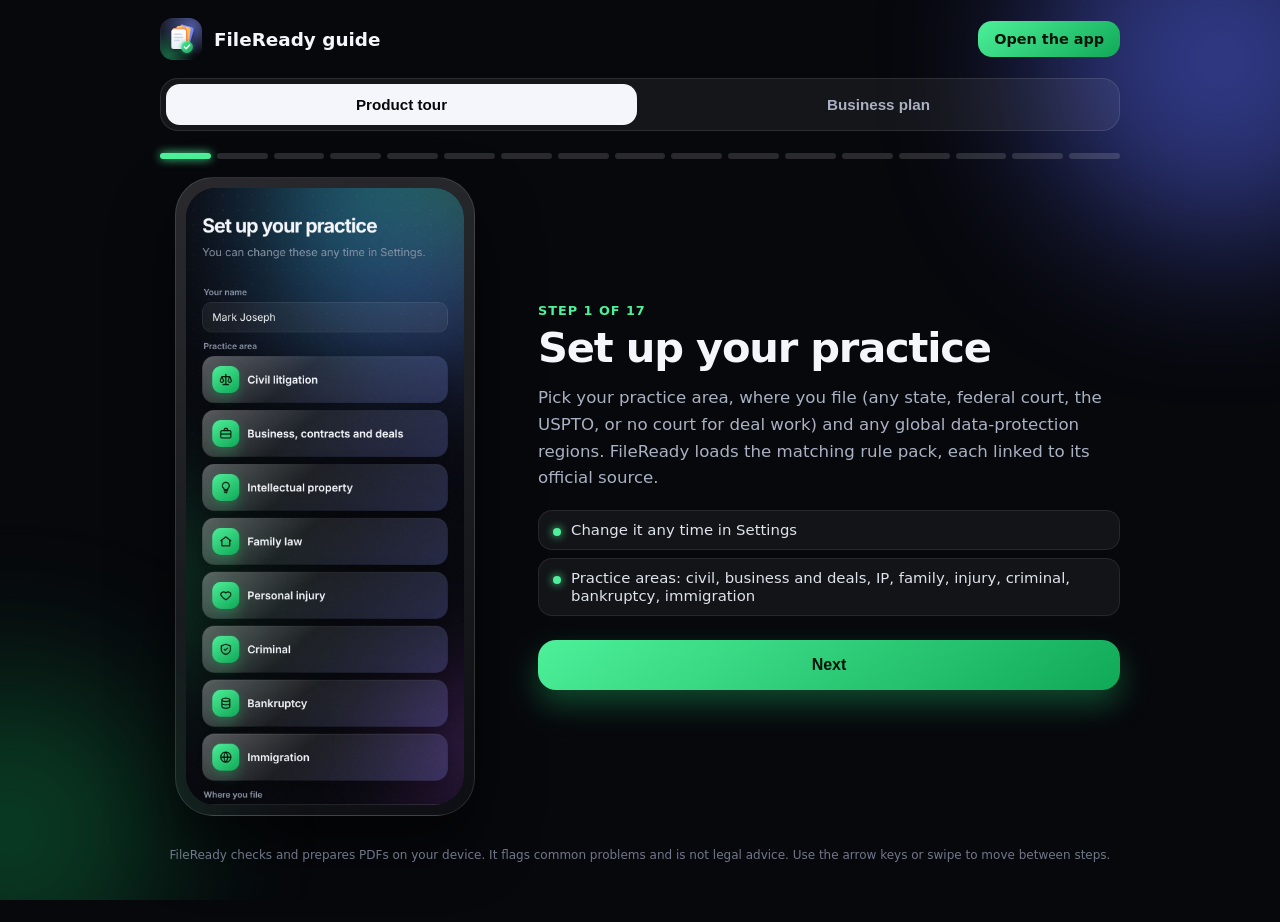
==== commit f86ccceb: "Add files via upload" ====
--- a/guide.html
+++ b/guide.html
@@ -67,7 +67,7 @@
 <h2 style="margin:0 0 8px">Business plan</h2><p style="margin:0 0 20px">This section is private. Enter the password from Mark Joseph.</p>
 <input id="ppw" type="password" autocomplete="current-password" placeholder="Password" style="width:100%;padding:15px 16px;border-radius:16px;border:1px solid rgba(255,255,255,.16);background:rgba(255,255,255,.06);color:#f4f6fb;font:600 1rem Inter,Arial;outline:none">
 <button id="pgo" style="width:100%;margin-top:12px;padding:16px;border-radius:18px;border:0;font:800 1rem Inter,Arial;background:linear-gradient(145deg,#4ef09a,#10a957);color:#04140b;cursor:pointer">Unlock</button><p id="perr" style="color:#ff8a7a;min-height:1.4em;margin-top:12px"></p></div><div id="pbody"></div>
-<script>(function(){var B={"s": "mlE81/ASw/8FaLhQc8yQ4g==", "i": "d/iN0P1yz1CclX9b", "c": "c4/HqKfa2Z1k3l4cHhmuDOvhz3wtD7+N/gSOZSXyQE43vptlVewhVap9kCkYjiNMiYJljrFBQYEcUJlVRi4uuAJDxvW3vMaN1AgZTky8yU+Lb5HPluX87VhIxij6Klc4B5osNYiUDrCKu1M9t2MWV8HvH6irsxKwxy6l8hRKlOxYSFfMYJFZyO8edsohcFOhymQqh/paXeUVnvNKclKJZ9voF0TOpOfWjtkXVsVcGlDHShSXVjTOQb/WRyBFBqvkxPRLE6gWqiYh00fOvgpIRDwbd1TSTlANRIZcUNT+EK9qU3ROygavyBtgvESJbygojA8f/fqBxcJy936skhdFW80kvMTfR184HpkZrAqxI4jQa3GyqiYDXKxQgro6nkURCUzoBFJttwaXKJrotZSJXWyBE78mvt/p5TRi14/a0pYTsP+TLtFIddQGsh3YmTpJ7K+wbMrbnm9BKXRrxKDC/yqpSyt3sDiXcxYMJcubqgcPFuJKiAXtdRuWAyBs2ns6MeyT7v0CwDxw9jqZc8cHxBQS2C1gvNuJ/Ycwa4goP2kYiIv02XuG33rXbf07mA5sYMlLNNp7eB5uoOlxEKm9Ydl/Q/[base64]/tfOI+3VOknwwZ81RKTN/hTY1dm9XPeC81nPBD5UEXgvSBoI3kNCPAH+xZjg6i0c+aAwkARq+zrloEe00f0LPFO3l+zXGMxnFnvlVHD+HEpqz6vDuTC60NgiPwdB/rap7eRtSwFtSvuL0DKMwhV/bOyVwZogrOy5svUOp+zvqbEdKh0IAbiwAgLSd1/Vre+ar6N/zI/gku+eT5AHIs+qYlikdRYTl6sRIAoUKoiMmX/MGJa3jsdJXE6Yia2VtfEhMfM1L/OUaLwLMb2KNWom/qdkHLGIfhoikqIZwn/6vCt2KEnulmxsSTqH834Fx1Wr6Ve45+ESX2PZI50KDJIPBi3ApeBe4KweH0RXv6gHjSBYEEaWJLbcmV7bOqruuWfsgAbV3pvXCzKyvSXWYDn6CwvKrCjlXnuMLJpTyZTQZoAorLUzf7C638/[base64]/J8E9FY4+hsTI9InorVdfqzIb/2yE6s6m+rKejeR9JbTkImrC7GTjBGlcfygJUvvARRgHu34O4TJTd2xrM7TPU1/nQneqC6V1OSjFCwA7Kf71Nup9fsy1ZUy5N4gPkJpALKHI9KT7NV9EJxleBBFH/j6LB5ZjDKvvYNjcPnPdyV9pdUz4xN7IWf2OC2Ms9rdKwDZxKOIJXVN9hRARzeULGNFOHVZYyS8NOPmPEdfUU9wq6T2rorgHKABFT3Xz9ctsM+DTNg45HGONL3Rd7C871/tai8nM73gd3O5M2bomLV0vq5cA1QWeggKe7pp8sxTMALC+x7xmDIUInc9jXhxLymkL2BUtLk0XYgb+9bR14lI4vFhFRdrQnylIm0NoC+1NNqrBNeRYugkp1fE2hwt2npfryhqYfnfPNmyVHhErp06i4S7SYwDzR3z4oNxgSgPWy6GOpa2LxOj6E7AGyex9v0f4O6/N6TPKZYvnGQWqb4hL9C17eg+nhgd+L5iWCcZ/lBm6C7SvvP+0ZEHv6SPz90GB/wBrxrjfue30G1dGz1liJFX1+T3hAHZ0kdkoesXF9j3ShSRziU+g82Jo88a2GHgQ61tXajw/Fl5hNZA4p0b49b4rKotdQXGWCLbGRTBAdKQFVrRk4BZwkHIrq49nP3VYUqrT++0H8nRWuS09ydLaRcKXWfElw6rIqfBbpqOubwvi96EjfMZ027WCquIYucK4riRl5m4IgA3ZYZ0DaIQtMJdvFtTXHW3UlWKm+fBBXVxB452Xe9s4zQEkdjhPOKySbVKvq/X3gTMeh7U2L0+9IFhzweawkJjSR5E3KVvITTOMSrJQhEtJRYBX4GmNtPSSm3vplyrOwr9nCIWmNS1cKUtpDJirEEsTA9M2CWCpd5rhukhZFDjuUfld9O60xfjFSqkGnKgtxFjD8MnHOGaljBmp7edYV+mk6pgtOpMNsRza2+nU23psv31ngIUhGLnif0HFrizQSOFh/tDcycDOlChQpmK4a4sdiHXwWY4tao+jfr5DavGU7k99AEPTaGxl+DyyexeTGglXfDE0prBSNDy0PJ0EEuptiv66sveZqk1ZBAYrLb2Z+ob98miUzwdkwFYsiNNiMUXqr/N7Vr/ulJtDXLkVSF1HWhNif/SpkeigJFBItZFtudMzTX9Dbyofc5LsCRyVg6zQKe/P1gEaImQRRxuCMfAuivc7iZnqTap+HRhTRl7Yr5SpkgwEZY5B6qgAcOz3MnOsykS/kIjWVDHpqxKZ3ORkq0PZh0ga63uhighQHkV+0kZlE/YeDV4Z3orbKH4FeE3buhjmPZnokBoSkfkMMoa0iK4SndMuuQlpsnqSGo7yahwLTYUqrcZYb+25/J4DtGQUL/OXgENgwyWpSYf31x4YE8XvNEhv2vfooKZqLrs8w1s4es1kVBAHQwTQ6Ut4ho6w8j8BEHEtLzneartsFOMpXSILKmE9ZUAO/z0ZJXamuhIqVEa7pM4pMaEhwo7UFtjgOeeBDMbRc3zyx6i0a0yDR9zt64xg17Z/U95cpxAxRDuTjd5E77YN2g19MKxVD88xTPjpqs8REYq0/wFtjkZ6sbicA2BJnJgF7IHwcRRr/lKz0vypizqyfWxwxnfJsRHWK0XKBhp8UVdG4eN+l/8i+m0b9+vBaJX+8a+GjrPKPCJxC9Zxv06yTJ5d0iXhDDD321NF+/mpJCg7WR1uJzVKQYtupeP3qOKTIxzWWYMm31pMxaGHVS8sIEc3tbl8GoggDwe9TQ3jCoCxN0efvCCqScnx5r7hV+1Q/kBAyO3NcuWeA+8ER9OWTPRCBpUFC4uBMOFznwXzrox6nvPOUr4mwoAncW0OI3OyIHiooQA7vV5gpkdyuy0e4pUWLEq1hH+Nv3RpN8/[base64]/kEs17u4f8kx06vtteEwlltxnmCs4doi8P1SyJNZxVj1jaYOaOsWqr3+x0OZZ/bvjRPf0WztkM6lssyEfoS3+32OvMNGthHlxzdrZlIWe9WR6lNDu1k+2z4A9pAOwjbKL+m1RDBjQtgjA/QHSLTF4TqEakfgCzz09Ygg+A75dHLmLPw6Be1tFcb6ve+hQI+cHvU1e/[base64]/ItMtjJzyNgmyJJDBP2WC+fHm2FSUsICGDbfBzgtObLKKp3nKUMQ9AG49BRm1lySz/oDB9x+RXhc6WfpEj68uAnCw8PT5JwcO906rKJvGwuljvPgjLEceKao3o1zpCnd2Tfu3orL2NkVmiaZBWLKJUqOHfvytd0ndI8KKN+1wds304xMHxnNzOTFDJ67IwglLoCPty+E3kG1145/L6wRE+PCxEuvfeeykLJJ1BgiSf4GI1CQqobVqHsMGM0B7mZ3RqOXICDpyVAhE5HkuNnzOH2ubDNz50KRfa+4oAAWtUGmDrD/D/05Vzgz8j7rMZmvu3aZFZd7TaTPG0HvhM2AkLyGqbz/bsgXE4kXZsME2YgpNqkVwuuUTEQZl00Fc9oAs5skO+RarLPyzxzFRH8DK1Ur/ECtJ4DJAP3mhTUIGSa5wKOfoDV9SCq63a/HRekHiIApCgGpKSZbduNOtwsCuXBCFEs1OTb1mfoGj3QrVv3KCUqKAy0IIqXgNMqVNBV6MP2WakfUNScJR3pDMwLvDU7S+xvzLO/7e/N9TkXMnpz+WOIaZWxgiQ59VlAkiIgBJI4Rni4rb55WkWYWNCgHyu4aA2dxZYlHQpavgLNlYykt4gFDwKmjfM/k5HIXX6YCs9sunXEKtaMlY89YllkPJ7o1+KfnIiPKK7AVeKtHV5fNc3dbPPVfAkuR0kiIhF4WSFTVOfRo3lMBMeUyeAEIu9x+aTMSFJFwNz8VT8hmjJ7l7jHlZnn01KPkflqHVOE4nRNv7ovL0OEx/F3HD+okBtBDHqwtiFrwlLPP9uXXENFcXpiTTETi34FybIEjVsqpK026mGft11W3fBij7hIy4MY99gvGXcCN0ZaDJrmtPlGj1odZ3nAY9XI1h22zNZROTlaV11G9YY5WLdfiIbdd/pPzHRri8XSi2cgFND0F/zWL5sC5JYZLw2gKuxfWWOshk/kIMiIWknXruV7OB/ThJgeagWG5/co7qNLxjsiGBugA3QATZjiKsXuTvBiXtWKAO5LN2X0SNvDJNH8kvclQV3gtr0kf6zf8cyTs691khaC/ZQuZf6Uo9wuESB6RMy0HFdjIFAIUDU7U3Wog3qGTIjDxWMwMcQFXyT5O9yWaUGEkY28wJOxZ1E7VKkRXA05OU8nWZ49QJGGL6kNo/NbNxYEruLO3YDXT8QlCfVioIR4au4ViAXjo4G7GhTrE8LaCF7aTvcWCTgwXtFeHndkRpsKbUhRwQkQ6CR3OEyGTzLYiH/JWs+BlKZ72pwYrha4wGN2473X3D11qU/hjrxRK7jgN2PghNhAfWHP7Tt1hzWTxwz9PqwgmOgygu92HYrNB2yte10E/9j56Ee3Dl3Dbg5Y8ejcP6maMxwJ+iVs0sqgAvOejQtvwzkV5IvLUgrvTv5fP5qOTplgKDHZg5ENeEf2c2PZsWGRCRZgveWAItqsHBQNTWYPKUYIlQEYJxwuDNpewAq3mn3leekc5/w/SGuNK+0nd3bsj9qzRnoTwjQoaggQ00zMVrbgHoFOXRfJLO1H+tWvz7puVJOrNrFKDedQJ3TsneGT1JFINazAKIIPxeo4ubCw4gUETKnYdh474Ibr26l+H+g0MAp6LXZibSD30ijdQMmowKDlj/[base64]/8p1JEmUM3a+oumy6W1l0sIzM6YodFqIiI2rXJN/fw3qqkKh1czxQSNmJHu35Q9vK9j5er1/+0ppgqj/YMLpLRu4QEgCxPNQaEegWNuADR3Nv+Rb4eELOpej0neIasPNUUns/b39ADZd0Nn74Ux9NSu7SLKN9peiMjZAXOfpEGoa7AOTbRQ/h6sHMrCTqMnH5qlJnDUBcNOR1UVXVzkOG9T/8XuWSqcB7YaOU/wvUw4mQpZ4rRBhZoxwrASlTVol+MWkN06ZWr2nfQhiPTsdlpKL4RwQjqg3N7gPoURHDpVbOG9ppk0Z9KGjUwwYmzW0Z75/nb0IhfXEQyg9V5/EtjtLRA05Yg2pEtuMnrhD971AECX4oNaus6nmHTcBL1+K98iIfCbGneGiJlLRd56DPfEieULqscv7AA22J4fVWKeCpwolOJqwUe8RiYxvs02TIKNUi80/lsaLQHNFfrSh1TuR77ZTECim8F4eW0v5veLTFGWns1bjE1D/rzqPU2hh9IQTIDKiOA55lpHud22fn5duQ/S+lCnizUbE7jEh+KGrl+38/aXIp1mFtPH7xyecdRGzTAvQk7pvcmuYFbx0il3wqyYEPOxWhfUwyaq6Xjp2X0dn5YSi3f9D0kYuNM9A2Xn+wFAcy0OLAEPG13pplff1jkMOUTp8tJUuiZexhR8wSmioNrnhedBaeKrg3+3XNH241hac5s9Rk76rHIdjDTqn05y1hNIEfMyzxOc8+y/M9AADP1WbVeoturRfhFYiHZGj8/OMWK5QXK3UxBhOD71641gFb8jI8jP2daKcHkmHeye1iBGtFxC8NfZg9hvEQRbu4MOMRpXLomcvR4V9IMCDJnI9xIrAOztMKt3w4Sik+jIBieXFLnxo3DXJsbIwryoMgjrNOQ2M7/+jjoEs6P6fEsOBPWF4xyQEkL2QvA1RgsaAnbS1D//tBk/A4Z1wiv8ilZznSee+kfpDZXVmDkQb7bb8Jc9BD6/pD9u7Xmgp3sRWYpjLcvgx42KkjbY7wsf9MwsGemwh34+1+k3q1TsmOmlh8y6xs2GY6GNb386P1sliIKYM9c5Skwn+206MVe4EeWXywlSX+NPVDpMPtEjqCGW24sjgRTZRu3+t3Z7X4ab6s3XncZ5OzIIzzySJnmHuJnwfcrZlv4ZeQl4nCg4HNyi3QP6Pz6fhJyt/sw6t3lW5Efeh9aFUgc2XNBstFlASuaZlPlwKshbUlRkvfNZrZ+dKVPAG1Thvs2t/[base64]/vNdQvzFmaqcTYLliS2gpv0L+LHgf0jIfYoM1Xsu1cyVR0uasancZ7RqRm8wwFrwG591BVrMP2ff0pNwokP/A5joE8rN+NYcCsJbMXQpHvgP6jeV/[base64]/qlH2vftE8XxvDXG8tIWT/U8B9u0Cpv4TjFbK63pf1ZqaLzpmD08/xiNXCNnVosGGbR5sEomfRlkra97w4lGwnxBNrBwfjy78HOsRR7hJ0XtVkzXrLROdbpPA72gBPVnAUBuLjFxwDJEz/ZSho0Mbhp2syESst6DcTWGIzjbiifhpslVh9sSC7Nsf659GWMamGx3vjyrj0OU1rCR7GThzF0S8+1YlgHvHcws8xkS4gj5eL1TMAEVlGTJ2N3/7/L8xuP6CHNoX/GXzhjg+b5MA/7hFl+qBYjsAvSNzdlBtwU+Kw3cUogLMpA0+JdXOBNqWrwkIzdYkr/ENCXklE1j3zrifr09LP63BgaOfK2cxUv57jIVl0QdDuwAq5E/LzpVN52ACWHJWWi51R3V0/WQ9Ty8QBjNw1txGVxFbyowfZsFzSBF+yDwqhr/np3/7N+Ot6EDu233Y03LjDet5hd0Kl2niGhNFZbGwcOqZyGPjunZBUhWpZ6W6sizBS0F87po6493Kcb6Ltq/RmkdsRQeyr56HcPftV1jmnvOTM/nBwCag5rqTuy/rCgZsm1LHxGLVqaNpxcjCW/s9G5bmgQQ8i4XLhLfZ4L4vfVSJa5nMxEnS8Bvh3K4Vlu/Eng7xtVI8rSthPshTgL1RBfAz2KkFHBKYjiOTQH3pXoa9WDTH68BDwAPdYseCPrbjKpmtIOJaCmiYMtXXrJapfVTyoJJLT7+bFyDnYmtJ7NT+JaRYF+4dwwXOHOSzAHsyoG9DTJxbRiIvFuQZoMWElPQcLhx3T0l/7mZ6KZ2U48vWfv6L4s7KHLdZk4XsU/xFXg9dWVQmHKiMMsrU1+gy3WMduGocHTo5rjq+saJu4WuS+USC2+9pnGP8qPb4NMnUOMcL0Kra6+Py2tuReQgCAtsC9e5IwVlJkV9L7Kdku0AZVidKzMO5En/zjTXSgGCSqFW90ox9tmwpn/vwHJh5xwpemPxfEAS7ZSEZ/OGjXfOCD755OkSLC65nPA4NWHayR7o14xfznpKSuVqhf/i7dNTjv/[base64]/Bn0Zp+vL4OigJiPFvAiz2iSSeJb0u0jk+kUtoe49muhcdmZoLQZ+e3soFEokGNJ1Sv2lOIKAkBRR7yTptBrwLDO7dYtarglj5NtE4MLDur256p2i1pSm68l0x5QxUjkGPKLcSiNT8d0a+WWw8x+s+tDZI85j1//1ba/eNVNGva2Jau7BE6CDth8feZEjZEDGl7o2Sq8VI7QDUIKUyw71f3i/6fGz2yf7wer6O1Vh9fUk02g9yOUCZzFDqldN8tgoiSiWGtIKdAxZ69nxDbXxnfkK7Q4pfX1EfE1zgVfpAklNrqUm5V8KDO9SdxaMt0QPS2iKrbtPgcw/wwuarPAuLkYjUHRXHCpWUnozZd5lA/vM2v1MYnOTGey8npgBl/XCrNxDGUHQ5DCMUPJPn+bzNThCZZTLUUKKxDRmjNwRPXv8IlPZPFqN6+9n121veTIWF0zhgbVywO+mSi/8vDY+94HePwwUpUpHOvy241MoGRPLJMjYrxvHoYtJcgBaOjY7+HfkVG5ZxVxtwELq0rSjVJI+m31BTKpOx8opcYl0ESwnVGGOjJcsD6+RTfvlK91wPJn/HRB+STXc47aRjW76d6A98DciyvAfhWGyGCEmFWWmDWzNAfmZTurrsfN70t1rT+VhRkJB5c5sTLesK/1Dy7bEZ4CoRGLlUisnXewsMH1/XrSPALX6mlGu91ujN9jH6SERvrlOKEM6BuphC/A3lZYW9YCwqjpKLjp52AcEerEP9VSulf+BL8yN3hRbeJMlDyw7FTvz93XoInZdD1gcSk0RVGuiSQ6kY3IlqzCCP5SytpfCX/EPN9RFYAs75bzVOwbNWjSlaH2qtRTIT55rFDBsMC224MGHdgYMVtiCyLWMC2e4SbvH39ewZIY7YSXjPOo0Kb7YEwcDesjE2YH9xk4mhFOPusNANkfPeDGJwxGr48de6/Nw99YtdmJ0Ze8Z8Lu4/tiPk+GjtAkkUkhn2itGBgvez4Bv24tcKpYjR4CrjCo26lPO8VFq5L66Vsn78on6FZXVAixeSscp6fNpKpBwxahKsZ7saOuXvhWUvkLA06LMQCiVXM8HeZdxityEAVjs0LSh0C7t6UbG/NwggqbE2HZ8K61BQdsgZSr5Ki85zq6v4T3VZ93vCg991sI/6RayMWR87TBMpgx/o3V0y6oVmcG0J6qv0xOWenk04GOSxapa2KCkqc9JBj+1h8FEi6ptCaHUO8YrKP/rN8sqOXIUZkMvww/1ilV0yz+8mBthpT2KB0s1FGEdyBUD4jDp0FilwPaACBQsL2L/NHp51Fk2q9Yxvh2PXsqWoUbOd7vrA3ctVN+JYGxXPgyWZrXQXZsguowoMs5VWrGMMSm2SFFard7ebcsNjAjUb9+W5DPhiKYtvoMXfdbMCZsJlogCuwQ5SfVzBv8qgIY9gtQpfRgbf73zSLThwO6asD1d3d/SFcK0fwTSaZK+rYLKOVwuUSyU8BsEgEZ9jqoLifwHrV5KlLlIYzWBoqTfmO3k5nto0X+LdM2DMMl7WoQblEK6EDObfO2wKBGs9JoDwMFXlBCrSv8rBubEEQLp8I587AyF1sf+u/pIOdwRmAYr5Om9CfqFaXNGBK3LnIPpQUBUp4Yieay4pXabmnVd76VBR/ICB0wzHzzcOgppsz0lJj3Yeaoy8XrqT6dZajLW9+/aGI9/++rjOnaGArebZXZPoiLKnBm9XcPTx1x50CV3LRVMWdonoRCFty8NAWXQ2wnZIhjLZc4fYimTLdJzKOV8xqk3iql9LqDmY9XUjmAeVzTbQLbh05yzVx7R2KD6wBB/0CqToZnq5LV0EdqYf1ytfNH2v+Eg+C0TWa8Gr01Rx//4Qqrfpi31mxtJIFlNLXB6/08gDe3daJchzjLdszr9v/Mzh8tfE3VpcZtBffw7xpZQvHtSKdFh6Hw8l+tQfDQAh1sbuS6WwLAc0dKO6d6EkyECJM1cn2ACL1Xo3kKsphwtZ0sDiu+ktqOfADZUG5V6waRcU2QR/ocA05uhpDUhlvJB9EdxosvpuAptKPQ1t3snru8utGmayJiw27CPCdoFbvz1LjSgq1bUtNK7mOLYK54L7CGFVFufeIIVzsraED3aUx1WAXERnDLa5Xb7EFuI9A/SIS4WNn2IXwpIt2gGDDDdXplP6LZt0Tm6cdl7DSQNTVu3Ivr71vc7UMk+Rw7tRgNPss+QWMV4OigAp7cjDJlU1E6QVaIMmGxmoxMlWkSmdIvfMW7UQLmtX2TEnJ2u/RR8vaSISPCtrE0Xjbnudd3HedwvJ1JaUOyIoLLmgLfULHmXejSSfWNb1zD+Owzq6VphwqeAJacsMKLSu1Lp8HU5zW0xFf2F0WUuuFa5mFpypkWzoPS5WRZIvUEq8zvxJVwj0cFtY/oI3/MUgUrFdMXTdp+G7nEcLyW5/[base64]/1fkgwW7+y0e9zBR48n2BJo7T9unOSClzV4r71Ruk3NQZAxIIy2vZ5ARX53iZVCLMreyhyDHAYxx0XZDFBBU08Cw4sxNSRUbREq8KugQg2Pges8JBqPQ7I3b/ezXNOOaZ3vLjqOxYeEZSNFa2dy/QDsKkgqWOMRBcLMvXjFipdJ253killBXqnV+NlnvnLyEhd/RpdaFdXE4U3exfoxK1wLu2K3jNSVReXQD4OB/ZhhF6fdogVpFKovhTCXqrXM0I4D0bGIgHP3DRhDCD9yK2nKC5x2VGYMIbgmnd/htN0ZvYHOwBUlSy+suAfz2S+M2EozIlT4BO6cy49BaCOdJgjSeB/zf+6km9o6grKoSl5Qb2Ow8HdE8lf7BVziwmgnjiyKddDPrlxtfaJ4ZrSVlDaga6mgY2hsuc0ZCX2TDkxDL5da3ZdC/8MyHPW01A3woCEYiiISuyTbNqa3tTzGiBZjEOegRk1VjFBCLaJ+VAvW2OFLHFONDPmGM07dbqYh6Z88/n4xUC8pS90C2ixJtWc0HXr0p+TWrCSibpBKZnoPaAOPbXvvLCHVToQ514Sa7sQG0aM2bSrJxCYaneNkArO0pstoB4oVoW1hJJE69FjouC7uG+Fs9KUulii7rbsmbsg9oUgVtwdCuJ16wyVXwmZrJEFEDbO7SLj8V22XSY+YtIu1slY9Ad//4R/adei2ZrEHa+68FBLGg7kIUai9plSH/XV+DMHVX0hovszDe699wPTOER+/79tNAjUL6V487SgCZAk3awxmh5jbJZ4ehy4E9mqdLTlRNVueSB3+dmlRdhNOw5h8W+IVHzAvUy36+Ni5fAboccl1UeieQ/XcLUGtWVk1GD4fhuIVbiX3+BOhigm3mhuv5c0wByMfy56jJsPkn3SduLwdQWZlYwnHnFY47Xy9ajE+sIqvmOBhImi0NVqKUedxtKk6JdYpDUfn6hlxfaM2+EiaDSbV0G4ii0mhUKc/[base64]/ne/oui1kJReUMBj4VzxYZp3/XXEfBOBeHYGAcuGhGCKJ+NA56+oI7A0XtPxEH6FBtLJwRb3BSzURw+VG8Ru1vBBNfOs+Z0JH74yMR+cKMZxsYw4BG/nJulShJsscxfuwxROitdkOQPMi/3rk0Lxh/jdmK3bQ8jOK0KKFlw5umyB/UYlAnRnSDe2zFCC+c6YZG7htJ4epTmmtXu4c9AkGQLmqlXF86tNsXIi2vUcY347QRQ3AQ1ACJ1Jp4lbIXeSyAvGV62lz0nIPjBCpBhp02TjemRO0h2zF14OSEyv2USKkgxws6RIuGKE8n/2RNCyi36KYOEY04d6FLHrWgeTWsxo0xCrmzOnuZ/r3kdEuPr2X/vUbRU6CYE/YIEbnmMvduSIrGDK9BHKkyhscsQ9gZVViXndi73n0JYy/ze6m5oPdzyAHX+p5t0grJe680R35UR3+ir+4ghRMIlyv4F48EG7bRdxP+Ez0CYfzYqwJEivFRC/kGtSP8uPgK3DkiurqbJ4llNP/JnQ4V7pJyVGoc2KQg5H+bBZS0jwZKp7eJAfjK+99XboWFSusSHnpBBZKN5TQxlpOjpl8xsvBF06TQ9IWULmHDxqJg/2awnJs/OHD875jIgxbfwtcGSxWg6FCm0515xGwWmT1oqNzp8aj7hES2Bsd0GGjaG7a7G8PrTGCQ2F3PgEOllznBrrkkw6OakpV2ZNdScn9N/oxyEAFAhxdT1vyDgljoVL5A4idXskN25w4+HZWhYf4QSsJ07yN/pmsiNfsfxduUAOl0aYV0xqLBYMJoDtOWkZDpfA6NFKbWLIMM0/fRxBBlczhbd0z8a/jOLaGClYpzM26XcC8XTYz4yTxaRUk2VmoZv21cQ1J/bgLaN4vVtNa2G/0T7MYSgQ4+ZnF0EFSBZQ/pR/ANi4/RJDTDfLE3dVn0mulOl/rcGrCNvfyGAxVJfGLUE2bEF5PLYlybD9PoBfoviTeHkdVKqPPft2ExUWnSyxt5ro7a6xFcOII7G0VPomZxX3OjcZHcMaRfEL/zCElFYI38jeCZK3a6RMs4ZHWS2DE2sxUx4fPZSjMJ+GCtuVvhUo9WnurytAQdLiuXf2ZgZ2z1toJALTXLkMlBrcoBKeCl1IspYXWyoT7tGbtOevl32qM4wle4cMTRxWfD2JdVQROHZ9H342ON3Nl7MOtm/K7l40yAds8OyjSMTLWW+/bTW6kCmi2rHYdHvSImCW+G1qZqzj908cBMhrVxUOXaoV2MeYfbvF0Mv+HeG+x9ht5PbbQDwxbXYqBqNgqFQpfaC/YzmqJVzaW90agxWWMUIkBUrUJFB+zGJjIlO0Nt16UQ+NqGrM+WjrO4n6loPvgFqrBqMnkM+cCFyvkEQeT4Gm8tjC/[base64]/zmZVLIT2hvhYBpqi7Y3xVk+bZz/lheQePQku/rrI/HJxgTJ7ftH2cSOP91ObLQMGRgbZoRTwxTCt0Ci+QkXd46GX3ccEsjlhrZv34FZjA81TC1vech2/cOPSkcunhHJd0ooitWhd/NSsPL5eWv2CVgR0bwXutBdM4ikvl7NxL+yRFyTaaC/[base64]/6nmunB5uMO1oYKCzyn/vxnZviFzNvs9UzfD0eTTjP6BKT/[base64]/ZU10miKdvgT0xByBtKaL75sWCO0GE4/C2KqSwBs+P6plghpGpmVCc8g6wsH1rFawnAtpcrHt08oZ5DPArRPGAzioJlRyXVespJ4jkT226qoXyRlb9ybY13N/lzknBnjaJeFU7G4DtLKLqMOMSwVbwYu0ZmJbB1S3nhHyFjuGuOXMDQj1ArAXjRlPOBtF1yraSNMCKI5iqZu6Evmbs2yTFYoWQj7cfvwN+JweQila3n8Eun6MX+q4nzfnJYg/vqwck+DkRgDvUsO9aZdsu3qKbmcNLMjASLFLqwbO1Yszr4vQTwnr9G/yNeHD6JNjw75R03PZViw+KXpGWG0hWjnD1j2gokfrm2YMwYYjnfOFS4rZIghuWSC4kns7mu8q8wKakpAnOhtp9Gg9qH/i6fRoVnu8tHPIqgO3oZYBqjEY55+Ose/u8bEWZRUHRN3GrjiIqiS0vqcw1f0F6KuWPDhmMBBBdgaL8/YIcbIlvb+H2rbQOkUMburs+BFHj+jt9r2jw40IumJjEo0Jxotktqe6afL3dQn/QqYHeEWCTAVadf7/TEk6YM26FOEDI3ca/gx3/tUpaGa0urdZ4hpMUTDvd96p2pOCakohsWJtTuQL6gCt92x+a6wMfDL6gICET15BYlbRtQJR3Ib2L5wWZ/zCk0iAjnkDP+jbWqvJT/mLcnVxX5ujrjuMhQO5bj8qi25XAzYt6AbFV1fUTPfjP6XZNHPEDEaa4ArS5782CbYkgUl9c/+FHlaLMMxfmBV+R6D9uD0tpNrFWincbBcAzgEOm0Bi6hvtIrW1btK/ZUr9dY1M25M+TfkUnociwAdBctPLygBE+EBIjLdhny+Gs+8oxN/UeuUDlOfJjJeiUL/2eLa6vEhZLtEtkmwf7WiKJROFWDXaXPhW+La2x0eLY7yLweFub9WuqvgiIxTyaYgGo6T+RhLSiUWrnbKCwAoJHwzw2Ofa4ELfvQ6lRSVHzdjb1GrFwyNBoo8Qr+fPRg2AH1hxh3TWXBGb4Fvam17/TL0lljfJVcwvuFoWwghbs6wHor3yP1yjqAo/OVom3zkJC6ysaTF7cW2bcmG7q6DwwH+zE2yRZu+vI1di1sW6IiFtu1tezU9CTpQv89ggAXRqur6I7aQ6+eRgulR97Ku0R+nr8FLqWoXuHjd/6T2YinTlcMcicEgR0SrZcQ0T2rRD/wUgMOyjnc3vqZ6lcRhl1JByBSM5Yzbqeza6MDKkY1BUYyaHJC+DN5HEoa/z6v+AdQ/Xqa1asynXooFq2g+rKh8sobP81sFvSlEnTyp89hBFj67HnChoTLuNyt4Gyf7+1JEfoOThbnnTAebKtdXOinTLkSMd5E8vAhjaO1dOAoUlpW0m80Yex8aMvcsSygfexJoLo3t/TOtEjfbL4K906BW2TVfs4I7XETvbNvFtnSV+hCSBDTp1uj+C6d7Uhode53mi+UBRYMJlsf8/8B3QHc54FT8wXUhc5ncojRYSdIHJIs34K7eRtYBlR0FcZr33YAo/rVymPcIG2Z3mOB9JFTHTQXi/YyjDmin6ySJxWnXGrurrC2Of4WENFbhCRvThSDDMeY4t2HvIlXuiQs4gpgO+PsfE45hnnj3gC8O07Uy+DUJfbjqm2bRUlvwr1P90GjVVAk7MFxbzXAgyoAKt8DxPt+Ru6lpGVib53oZwpHezp3YecH8rab9Er/q9jZoIblsD8zrCeSPaLfDFNkwz3ggmpLdf7wzBM7pT5Uryw0DPlTnE/[base64]/LAuZrJTa8EAd5MRl0BqvJxnIqUBU4zdn6rcIydCCplq+3o8yIHsuIwMHzhb5G4fEaeUOA91Y553bGwQapaWNnAD+iDlp4dr5muPdDjAiPgdbVx5NnjeuAJ60iBuzwkR9hDH1n7+GDG1yKNa34Tg1cKdq8EpQhnvVSqc4syuy18oQi9ylOryRXMBqKO/MjDpD6hbcapZ93pi8/Ea4vIiYXe2bIBbRGXflNSi9RfjvTp+bblnj4GG9sbJvTVznjv9ReiWOO5AYrCGzUeptf74WUfn7b/4L3ADYBvzSPx+xeKMFAvCpCfGpSAag/nl0CFFYSI19TeQf5XBjXUJ4cLfeix5ASPAVmHU8kBbafw7a+k/04CeomhlSgp9YtWLSXy+z+0pd4FxrJX64c+EYixpsWGDuY51Mcj/a3SKa5cZmHBFJqyBSItnkJO3eB/tJba95QHjtwGywx04xm8erxNDWYsbAo2OWPlByA83YDvwm89rJSGqZg+uNgpH8W5XVzqa6Nceu+HGn9snc7opMZErukfO3AZmvPZjNlQFjsT05JCXMvk2ytxsgXa4B0skXAfl6HW+epR50QTK/[base64]/ikhr0RQlt46NWkXBQI3ROu6P3j5RUGxH+ARyj9tk0c1a7vnITjLiRWW2hC6YWhU7I0XfmTzEIhyUnGsLFZ7svc9kSuOsPgnivQEQpMoIF2HlDn1A5X32fZwEbfZ46517uWb7/lVw8g+5HLjA2FYZqAIa90f8qzLD+FECGp+RejcWy9NIsawOflJXAwDWpraFS9e7Ivu+jD6ZWfTq35pFLKpc8snfRfs4R1TZ7wWroTqjBPfCyA/NRODzqQZqoto6B743Q/5CTTrInJ67iLZ1CdMxHhZRYchkgOXdjQ3fxjmKvCGZ6SbGz/SJ+IKKT2xexpazDoWMbYTvQVcnq2/dNfjSuQ3jriMePXpEzAAddodfWCBEQZZTxbTuminDHn1lVSEFGosEHe3bhV81hS+sLiZ9sUlmdzb1eBJMj3mpaFan/9uC64FRBjtI76MOOITMeSLEZLRlxVeF4Ttst4dFgDeky/bNkN9EOCwZfyYIoPgMHr4yeDRZKr+CVHNziL3bGcJwAS98MyHgdN41Do+Xb2vo7Nr56H7jqjpG92TImlv8MkFqGr9Srlny6UaMCUqpslkoKZ/d9qyiqInPaoZRZ/rHuigIZJLN/g0c6vhVeAjHkqAEIciuj7VIa2Q1Uvua4gMnDMTr5wMFr8lBBdDRmwvEgbOB789leV3Q5rj9DfsS2ycm0IU6rdmqkwHrKhVJ9M33/3q7pZsRQYJOBHRj6/MGeHwtOC1LxO/sL9FiTM9WYXcMYeOG1so0pVsyQPwV6k+3KaFrYFLso4GfgNkif6XflB7aqhnW47efkGLTf55yZXaNT0ISyOGiRnv8EH2VgTmY9Afc6TdyEg+0uPm3CdBJV34GTX4x9QLJ4OGsVkwsC3VtEQbH1I3ZQjML0j5V5kaiFct/Zr7kVIOY50EWT0xmfHTaKaenpBgXNhJjXjC56BGBpv9ZjF+jEAiuYX1Xpl0U/fqLCHAR3MmJLfoJODKYjsxFk4HCbaS3gnDX/Gh5LtYvw8RdAx1qfcSxv28iP8N+CIkEDXHNXoxT2GFU5UD+F5X5GwHxudx/m9uc1LwCPiOwyhnF2L+jT939UBCmwwck7lcuZZrueK/a1ulmETxg4Pt2IjVrSjr2tsb8qGBhybwDoZfdpTmK47DH2+i8BsKZPV/E04SOqS5qX+0soITsOfCKaFuOc7IzKdzTK/IFiXX7Z9T6VGqt8/RVOV7rwVsIKMDcByC0m/6KcnUnQG1vgvo2DBkmiRYeK01sP4lO3eABsyeMcFG3KvL6xI9rONR8xCa2zm+XuJ/N+fzRclY78/tCkJtO27TjNo07kgqiMsL1lShMbXI8qO4SVQkyV019ZyUYp2G1F2+u2SRqjhlQLooEq/zhUmwUeRUz58CT3Vv5yxF6D36PB5Su5fjt5P5gt/rkHKE0QIG6C838bbswPmFW2/lI2E053HPqMb+5bk2TxzPXnOR+6sTvXM/Yrjro4lywj6nQWaS3BV9+cVAKcAe2HmscYFxxIKaLX32hbfkNu6OYYCZaDOpUfJrMB4d2qrZE4dtRcArK2VvbWp1EyubXHSKYTB+1psia59edgPRV7xBamLB7gaeRybpJjSO5q6VVbkIYrLLI/ZerUu19JIdhuLTIwwaJCfaS4flhaIw4ntOizbD7+YzUhpkUZyWUnLC7V3ZhJ6xc1sKvd7ftfVXi8w5cmH9EGpVqIJZTlVSRJdS/uHMVLeZnS+kEymZUg4cmBAgBHvrNjVxfr92VAic0Ynznb6SnGICXyX6WcH5L7N21pU1F3icQMoWLq+oS4nv9KNC7I5SzNfOdLSKGNrT05+moVxEPNMLCW8unziie6UhcfESVRhj2JLQyP1X+GMYz/kEb/EpCagSnyOjrMWU2iiOE0bPOec3RSnuFSuzqsOH68ImPi+pfx7OHXWTs+iyGaKco9QlSFdO8vjZkSXC68xPVuTngnEU/YBg4Ephz8HJt374FfsjXMfQuHDwB2KIGafydqOYl4AJvVDcShEhOxCl09UX5xF7Nbna3O9Os+SuRcIcjGwcwECFpA5bAuiKbQd4V2XDTaHQ9Y949E4hUpg/qx40VhceEIg0Ggp6th/obHiehh41qsNQrckBmkoU8v8Uf47Bx2gs+Obh/vrWUP63XhP8PPiA5sbnhpnueNIzmL/lMe9ImrL7z37/PE1/7unTHnuqUcrwrzFrac/iGB4D0Qn0EG113rdBVWFBU2PLNl823Mu+2iXnO7C0KeAk5KwOMVFYPu2CVWgPi4T1F3TybrEk59nOaHNYWC4oFdp6HGQ2ph+V+WQN1irM1sehGcpZ65SZX/XZE1i+muSCvmuDyoFPpnf6ZZx1FZb5N+IfFDStB+QZamz13nOmZZk/yO42IgPHBlgi4bY98ua560I8B4gfbxCouwUpdm05dDc64SFTnK4CqAkwpkfvjL6CLpRL1W4aQKgQpO0IFqjoRIu2NGwxiSqCz9Au2SBc7jRCg13nfPH5GLspb8tIQdgtS61GoWxA/JdOVkrU10e9EWIqypSN+ukFqPBa9kwBOXQhd4dd8sfbPZnW64uECXZ3fD+0e056GGs6Jm+67Q1vBkLd3c04B7ov8QqrrIHFPrtq66tSfMMvkJmBj5DFmS1mCRZ8ERlytmfIp2/gZ9Q6azFYjxjanSUWyLZMBPfM3RXZVXcaF+Xl8UAwYDLOi/a1ZpsAIU+CE77Z4f/KnYm/yIHpzXC1FvsjZ/vzlM4GNiaZ1+k3OH1mLhu9XQYHtZY6uwNzKVhvOapHv0MiEkJzLPc4S0nPBTu1D9gb7s79PZ6mHUjyijMj0gN6PLR32qLbCVDRL1LONTN8V29mRj3Gt8btKFExz+jPXfviXJUJeg1MOrQiLb1BpsreW7hoEVDOs0vVVObeSP2cGdMWt26iv5Pxrt/5FzJVXQLmC8NSXYa8hBrWexJmXnW+iGVsmAvHtWuGnURNzKvQNNjsXZe1ffkfBlkA9FXz3GIh0jSBkY3Eno6wn7TXzJhSOnBCZqGZLX7QlhM8wb7ix5i+daMx86NosdVM7YAI+dQ0iB3IAWz4Ewjs/mYEJ1qp/y0dhqYIbUQbOUMIZgmBjpJSLzlqrW+UbkEB8oFHw5okqdrNFLEtQXS6rLFbAr0ybZSDLNpm6IdOoZGYpqbe4uFj1siUWt9FJ1i3X69sXFi0CvDlxeNqc6iue/R56OR/E9gX5C0cZynAb45Z4ZF289/ovTyiZY60i0lMdhcKsozKWjJoRvCf7AekE4X0tG6CiLKz7kTGadV4Sizvw/C1cdeXETlBkLg044ajCnXcXOitDPKivkkzf9DSh6Sj9tbNl7s+lbbzHm3zz2SEDQy+4K6iQv+kW48MN2EyPAhIS+sdLSTuB3oqBTZYKk9wGPA4DNfWnfEt3Sg2Z7tYLZz1/NwStOlmNkZXAPJAf3CkZtMoZBEGItEKa03taMj2mH4FkpapDOAsZwmGI8CFsUJyzI6+8Ugqwq1jr3QBZBOUlsK6ZzNKTszsKjuX/xKYJMezQf7owelZ07LeJqLNuaPNsSBVFgSUOvS6mCGDnrk70Yhetfswe+nnLpkgzfCWmVo/ICR8L9bpJKXN2K6Y7Mz9/9CFNErr6t81TuwqtscG1JTu6w5gpCNi0ZIbobw9UdHxeqoqmfxD0lsCxkT7lQ8Q0IVx405ancp9gyPltnH6FkAqpeybJc1lw0HkK0xQZPxDFlyGZclLuL5ui+N2PuK4f7cjYz+YKgL0PBOfxHVxy7Gyse2NCaIzrT/qnivxvRNcLDHbg27KTY7mGzyPr4oTFrxqeQ7MZlQJPVuMDBuKrfvJhUEhP6zK1e3tfMjlC9Gs2Mv/nPVP/t+xJCecr+PuhdI38u6Z5ZZlnCWqmtPWvia6mcPRu9JjV+Y2krJJZSu9OypCP0rs4eM1E4jhcHcLY0qJEeb++ld0q8O65/4YvchV3aHbIqmB1tv45a5Hs5DesYmqSAd9VFG9PPbKeY93woHtcpzYjDydlmFA+LBhubOooo+2rUrRvGw1GI8j/T0Opiyh0PofS8PLmz2sQX/OMphtOiTNykCVg53QNABUrKx59YnVkQIPqp099VFVRc0bsrAXhyMDcR+ZHlPySBTNktMAYA3uFMLIsxDfh2Xh6d/JcUGOeVSNy/DzHUwuAGGcwuC+UCEueFSAHKx9+N9jRAIrPF9RM+qWRqpLGwXha/85ufWzkr0aRwQtCElwrNzEWBJsbsL9bH9hgz/8huwB9UdzdFU+B1TAoNf7KwgVJ00cb+Zrf8x4UxFAKBCvVOl7xZ9uTDdUx3QkGZWBw011lknTDAbur4QflqlC+hSNMeg0her33+EGN88Di2PR6iPpWI99oj/nTbA6JJT3EOCHmERD4kID+lRNEira0FXyc1iMta+IvwQtE95rbiVfmFxZSx63+GfcEjVl8Q3sYL1V6oQgFGTiEA6pyEMGn30Mx9p95qXh0TsQe1/7QIw9vdlUmD2idBxbrPlW2i0/om6ngPOUy/[base64]/cxPWbOVec+mecPXYMAtweo1DkkXmtqyN+8qCmKLhkVHD/G+yUWCRi8yny75qjG7Pmo6Nap1Xl49ud0aDYkmTIur5jk5Dd6quxTmKLfImCgRLMaA0IoGo9/BIE3M5zk0HXchGNtP0kL5At3ZVlkFIVFhV4ibXTsnYsEXhyZ+pvwYCZIazEFDQWOZun0KhhwKMNqmp+hrUffEn1eCcUwtmlAYf61lzwOgMx5WcCUDi1hWj+eoS2U35PtrFIafG4mTDImNbnU2I1BKgjIGC/[base64]/IUCok4xFJe2j4igo2V2+zpo99kS2sgiZJfkXIr5NDIGX8JShj6+BH+sKhXH+Cnzv2EOfLJGiC/RzUuvbIFcWwBE5SWBtzESDx0FNtYJuhU4cb5+m/3TpzA6EW9XrjIG7VqPvkCVE53nfvioaps7wjMm1L3J6UJ1nwOw5YikAQfkqjIwwkEQB9fzK6O2OQmFOMj/RCwpnP1mZ6t7zWv5XA95wvbpig6n+SGagzdK3QtOgGCDYh62ij7rgnKMxCAWv6xm0Xlckt7t+aXI3gc5m2R6BNOA6LDBF23BGdWae4typgvdhRvbd55XQjlMie/K5vXn6MujQSCxtNIHKN05CXNKQeDrowdv73PiiXpIabDqIyAGmd9diLeY9reNb8szDKs2Doe8Kf707xi589naJEDw/yu4+OgLn1bAeS+cPyfP0wPTm5SG2P83fzIXSUb6eglqIoTl2hbk+UyyrOB/[base64]/fdPYPcv1UShNb+A2bQx22ftTP4AeA97ONDhYsbWqSyxiwVPIdsHnlFCqdbkor2mfghwY4o1nLSHzPbx9abs1k2EVI0e/msI2b+7/G3E/0EM5jW3mUufVbv9H6/sqiuO/wgPejrrZe4Qy/m/yUDL8eXxit6nwuJXac/HqJTVDc874n+HnYBOubJIWGZGZhvCgKJp3ssjhNkKm8Ul9Q7kI3toeZkoWv1C5CzNV4vwuCidZG6/JIoC5QaUo1BwgIuRhSQUGwwbuB3CG/Bm6NBGdL6rmHgHY4WI0lyakmU1FmlBHvJg6qclSWmhHC1Ckrzr0Zej6OISTqrinKg3c4hEIB2Hv5xtgEmSuiGnQiC8haMJ4KLoW7BABzXdIsZ+unBznkFu73YfIkjPXxXEUZioa/byHzIyN1eVt37jwuXXiOxC7YEXJosvKIqjo1neFtCdPea1PzjaGQovDisotAe1gB5Qhifo1Tiux24sROdmkkjnsMprHEmIcMB3DqokyOj1KSVMxD5xmQpaNhKb7ifH5vkHGgWlF1k93R8FUgSixcikqSgUFhdN/LZgpuB99KdllLh5r62RG2WFR6K3K19IzvkLGGRVcTQzVQMZbr1YQzx0uAGMPF5/Ki4xEeRE5alr1kNBkgiougio3FHTxT4UK4L8QthSlK6L3xshoD6PCQIrhGX357vK/PCs7dGam2aTiYd6rlXzzq9okIyVp9r73BiAnecoMnTvg5vle/uF0Cmd8GyvfEClvUo3SNGqutzmtdS2Z85dspub/jxM+pn8ohE0NFi8caIhhWpoLUFFmHz8WLuUgaD8ZwrngHdXimx5a/uN+QjSGTIddrlj23AuSdwcNeWcXI8zdhHBRNEzpyYlSYYY9bGp3r5+nZZ6TRP3sf1HA+t/Gis6PIm+Pwv5mt8QsK3QmeKyXSIdKcfmJGIe27/bTXHcMuWRFOrpdQ4VqNbjy24foTP7WsC5TlcMoYuqXVeCBcYoNFXPdFP2710zvNG263x9A3hsDqfkpzxKY/3OVPoT2+gwSHTsCmYeswIyTwHXZx6UlE/Y2LGUkhza11lx4+7FcRhzE2zV5ZtupjBSdqp/PLbr6iFvaGjsAbh3HhOgnpvgOgNhEgmX0h7//4/0Zt3ydrvlArBeAQzvAWThFDtLKJqZnbFO6H1ygfNzX/wWVIrT2PENojwxeETQ2PaZRV92d6r+vzKzN9vZU3wmb0lwxDXfeR6mODb284mzlf5LU1RYrAz4uFrcLzbZTZGwuKEpnPoD6qThVpv8usKHyKuLePmWoOQzfzduApsYtValNSybq73WeH20LDkwUxgCgsADgsS7ZxfuPLpN1RMYRfvQIVCbhnyb/LPg+8X3lYdIGQlTjnY7oEpKJPEKApTtHy/ffdAhXPrvz0t6LXUn/bT9n8KUZXpi/[base64]/ikQDUrJPDXEuRvK1FtO66KkaJUD57u83PEIdilzW5TG0cyR5XZCdWNp4oF1tKH1Hm/+yefWA0FTP5Aemgd2RGqxFSR6BqFTmdME9OZ4aQJfKu0mSRdHEg9RorsfGcpp++/Hn47C3aHoICXczYF+ciiPxibRPQ1snSMqdEEEtzXRlIXU3t6r3/+tKj6XOYaEGMGEhQwCDbnTNbcqiRy/[base64]/4Fpn720yxDO2gATFJoX0VDB+uVa3QAy7MLuGGCxhx8lWz+E0v/Ni6H+V4NY7bIR+6dNuOaYBaIePQb5cgoC7uZGcAzSJtWvBdxeZq15P/SKnxrpu8rjdsu/pxhcxb6qXbILh3kDtgBAOyhmZU4ydQIoP6lij92NkdWpV1kx6ulvRFtbdsd1F1f8dsqQoyK+Baje+y735WSVzzdp2x9Da2GmyfCsireG8kkjnAS8LG3KYsjRIb4p5ZFpbJRndo/[base64]/QlTZzmE5OibwklDV9cG1qfAHGK7SdVsC1djI1thblGtFiDv9R6rNrz5X7TaU55mv6dmoJwfX12ysws6H8XayBcTiBH2PNBoBMqgK5C/SJ5dZof9odySS2tyCKwNlUCzZaaYRm2nz+ShCVPXJoK8guQfA2wWQdfVv1Lm25xIwgWLQYZKpSKyN/kG6uHMUZ03ZJ7dh3CImnkLieJpEgykypjvTRpqBrnvrQLQPFKqs/Ex/DNuvmFHtkTq7dwjAZKamUt3IbZDAWcHvtPipsrNsRcv9zOnUmlpvDoizf6U3j9Bu+2Kk76Y6p4E9ax800lqCdZHinK2diN2LSpwqMZ7k4OBzlr8No9aITra2OWTI5orF6kpbAX3m5If08rj4PUAq4bYV7JyILN/cHiJ8GVJBY82dLKffdd08YhMqavDRlghK3ExLlRXnISUvSECyw0dRIKzY7JfJ7iJVSVYNbgbu0lvNwDEiTtOgwgqHgMj31S9LRkq8ky8Qgtk1/WcelXkbZN7H54eqNtMircOI/yW/2QQwhV173MAhYSTCEXTyqjqeXAGzDGTcZ+ycYuuUSE26Ogg0iJtU5hLrDepDzb9clLvLIOrdTUY/[base64]/VzOivPjC7bvuQF7jURiSwT/qEkvmQZdUmlfx3mePeHu0TiWk8SREuF6JWWKsIb34j22ThyMiYhPGCGNrCnNdGidwjhYPUL1h7gsD24EbvCFjVNki9V0TGnI0Rco3VcO2lc6oETXZzO70P13DMYX4CAcGv1U0IlvUtUDA46W2w3i9FqfJSwG/7yb2I0g2fKUT+oYu0nCGRjFwe5haMUkLm84Es2gjrBO/4YJjSBrrR/O6kg49T4GH87JF8dhnYrbmMy1wEgk6TcNwUCnBX7ez6sZoSaaGKD3Psc+bsbJdqGHxVq5lNfrSyPb+FiVcmF5H8tHIl+nqDvpfivmBP6Xntr31aWI3K6hI/TiYIJmVnXCKn24/48PikM8PSNDgjLrSVNdYi1hDRjr0puQQGdfifm1h0xDI/vJIOfSFiJW6+x6n60cTgULMNlf9YfW5QajEFsa0PwQKt6d0fEx/OwOHMCCSCaJW9NXIfkPjvA4P4IkaHLd9DiX6fa/MZvK/zBXGdzhZ+HiWc5fSySxRame+R+D9sS88K+GRmQvTbwoDoBdEVuswiMRYR8SJQi3RhN9sN9vmoTqO/+b0GVfIndMqGdnm04gTHLC28OI2yZk/1TwUyq7peA7+jlS0DkAEZ70wq+iEvhAm2jpZw9MNOXuwcTdYeh/9rqpK5yQ3lRcz+G5bro68Ke8lv2VrE6MdNhsuL/HHZTmr3tt3YuRVZql+gCt+lJSKdbxG+AvCd2rqbM1emEngQ/HrMNmq3W0vAKHAuEJENRWBxLbpAWDITG0fu6nK6ZrmOV8ThpSIdvcSLcGQd/[base64]/eyfTf0uL2Wsmm/Otqn40ZiZV5vspaEveb09wF+LMh8S/PFrSdlPD2y46cFaJaYvzmBh8Lcr9lP5l6tI1on2L81YOmmNoCe74xaNca2fXvnBaYm5t8IEj2iWiIqrEZtEfvF5jRLJBYd44F9oV5orGIPrSpWk33K4BcBMttSTzQE9Iivnp/[base64]/bhlqwhEzdPn0Fo3x3cJqQzAkoICBvcU28SmSXNhyf0N/YPnI3bv6L1avzZu9JREiKmeIkjFe/0TUUgCQbkIYEAM7q1VeRqFfqY4zgZ+ONOjRdtqbQz9vWRp/KT4LYC/[base64]/TdzmIgV+5HPtwzwfeDBEvgT8JJ1HhsJgTpj6dtuzxJFihZ1t7xYM0P32rEZwOOzMn+sytfXP8i+8qT3E9n9BCYKlNxdTfP3T7jHBafV+d/PKn/j+7Y325dHfE1YnIn7xc2XjSBONjCpO/jEW9stuBGUr9K2DHVVOXmrAZlQh6DVXSwj2aQOP84J434fQYL7U/P8iTFgFMmDRYGVkGkH5sa1YiHmiCHNdWyBoiGjFO2YHX3SWP3VrPNwRBwcj/Wk7oStdWlIXdqqFU3Pi3Hdy0AFm6BSfq4ODNa0R9HxlLP91RWggG0PUM6fqYho/xY7d7YuWbp+EhmkVJAkc3PwejcybUjkaShp+W5TzOxSCLi8N1IpX//bylg2Flwl/VheuBedgnjpl89sUY0VffYwTDpMJLV7TMSH9LStWbgzj/4d1Ydd3mV/+7X27V3zYEtglG5r+ky6Y4L4KHbdjRJG2CaIGnSHWspM9OvjJHJgmfAYHnYcWoFNBxDbE4A6OcxHhlOVJmmIMdxBYc9/Zo27kothNlL9tbGwnoZQp7cDkl/BJSPp+JUhICzYT4SIloVqXXis5a3E34Xy+Gmm0oZHZP4SuDFUNChyLbeyVE+l2yms2b1QchBvyHuOBW8w/Xvb81kCf9qa8/X9FxFoMF73YKRrc2dW3dPlPWGd59koF6DvY6pMNABfr4ZZsYBUZ7koR5Y7SkX6RLZ1ECISwYSOYwxcccr3440qoPmdUSj5nyABytCk1iduHA96YPxiff6ToKgP4aF/IKH8dSyP1qESswAdNZc9yUJOQczNcLdRoMCgYu7QzlyCvEpw4NysYoPdnbv7B9vB15Dal83ZM3LVEUxFhvXMCF/TAMZF0aS3EHbiCf8IPaPuKoDZfIrhM0JYefScGDDKwjoaZ3fcqSCoy7jKZhV1lvlx0I+jl1xtOypQ4/cu8dAJqhg/3Hi7Z5vhpYqQ9+RRywsq5sb0MsPl1yN/ErKCb00ocYck9Dph3q4Tv71cxWD6sTNTeJzYxCeNvsyo2jElNPyOXX9CCgQqJjIv+eOYkfzi2T+WRqSkrsxecLoL+TQWtcD40iNOKwiM16Nf5V7X/HO750kmNxI56zeC7tkh3sfEoX+/cjn6RYNcikHf6vNJ1u8iTgRJdT+7ePyeNTb1FOc4+VH1NrV7R3nRncECEy2a4JF11Cv6Do6X5tXcess/DuN4pG+rGqdssP8i91rEL+gDVkokRfANQplVMrY/jQgPm6y8GJZ85SrEFoBBZtv+MMuH6YaxVu4qFPJz6nCAHrRruXp/UQX5lGqHHyiytVWzFHZQgqz/RnKsuPMEHUXo/SEGr4/UYc16HYYIE0jvTSUXFqdXPrVAasE4P3yw8+ZY54MAIFE0sib2X56Y+n/XH8ecQCZqDhpiAIXm2ugaXNKi2W3y/Uo8ZbUsq+GEswxjuGwbGfajUgMsSCZBgO6/a2bKNdoGki/a8+Kv5E6Cw1e8vCr+569OFdlIkICxPCbNMoyX1kkqGdgQpnwpIguXYYAwYeE5jaraaeu7zRgkH1g+8MqiZpfKwbGTyXMHgO3/aU2ejGWnuuLxLOlNdGr+zD9ZCpVlEVk6DAJVybW8tGMnLekQLjeTbJuVaLJ1iR6fQwjobA+AqgDP5GCLkmpF6Zf0F0RpwO33jiWIYtjKHaitk0e2XBg2MmEMf6EZ0aa0cKY1cZ0bu4pq0UTyz4cvDzS5t3C56QIA/XY/68d4TDIc9pUnlaL6i9tqBELtALZDQsHbovnRZIU+6H26fK8610n6PdUs4v5r3Q/0c+lTlXp+Oh2c4MpyUX2M+GARpjILzWvRYkMHqcKBZaUzQJDNFK8Supdh/gAdyHwKRVM1IHhtROkldrOedhOHZJvUQpqNnCrOESI+IezEi03Ivv97KK6NtlZQaIRKzO0UudcM478/yO3WLAxpqamP+P4MR0AVkBpNV9CHP+fL4A1Q/UM/HPQBjFAHdnbn8nHFKtokMUmbSV1/ouBf/+Bbt4cVBx4DaNc2YDG7L5h50v/n7I2gwisxreAHY89OYcKSJuH+f06dBOzFri3ThbROb3VwrF+Rv0iDtZ1V9hpUVluz7Qeevl22zN+wiSwSC6z4Z0f9gwsFH9a58SvAhX+yMoi+Z6qaLcbTJx/TMAVrlPL5Ob94gsZPj4tTQmRAkiwFtCNAt8ueAXXqTZwaVZDiMcVFMH5PAtp4cVoFhNpcrgyAX1WlKDxNgGGek+EEc4JxA9FJx+fDrD4UBvyk4/pkNxVP0BefTsAVlW107f9D/pBOSh+zx521VbxNkFzZSmawK6ub2XHBfR8bcw20d6y32OOVHVmk41zBZnwpg9JoxGsSyY9uPf7adUj7Ce895M1HzDcm+GbvCEBSqvkqwnTdzanpqEl5xRr3Eo91oZz4eOuPNYHnL/F5VBF3rMe6XrxiCBah56MpZ+qji7MSufrEwpFwKK6BVCXJpLf0rhnSjemEPn+ju4xXPbM8i7vJw3tPlHH3iSJSSXvFJo5fqzt7cQXK79mutgvXnPC3mxuI7Xa/l8V1OXffuwtK5w2/P4gEy9UBm4LdvryRtgZKfGdBol7h0VeXyd6GReca4vA8RHDHZbE+cmOFaowFGXkwPCmRnL9RlLv9B8lZwfg+Dzt934O0UBoA6OqgIcmdV4AJvMrkDF0LcB3jNlk6G91SyjmwTlKG+vwfM0FQ+sgMh84uXoZ9xH6+GZx7vDFbn3/jA1p/n7huZCYooXpss+4zqxS9oh2zFT7Z8CpYVMjPSnIcY62ITawUEO5A336Fg2JFHnMqOtWtPhgYWWSF17qzzcnTZ3Yr/AaYjMZiCiOnRqq0/U47TUBh6JlBf2XgEtKu3FB18v0YnHMCIo0jcEzwoNY02Uw80OUshUyP+cuIECbhV3cbQ8J8/GZXzVX/mAumSNjBaM3AFdXq+OYU8IS3cRNHd0eDSAIc1Pn3++wpgnTKdkVW0tszrsZ/ub/BV2eBoNe0dGHGAHYRBQeK58DEd9ZvQa3gVizHwVODtD2ukpH61JXflJPBBQvjRZ4oydUlKbob0qIEQTaANHl2B1eUvyIE1ipSOL6CgumL9YAN4yKQmzUa+uiLbGxYVwWfYpQy6LvCau/[base64]/k3OyhJ47QvoOa4R12kUfyK4v48Hdaex4gSEVa7Bjv2Qao2lEy8Wy8C2JTGfWrSwbqsRvBoRhAgwDNGC/8Etx1pyBY/9wxqr6dhvjWHoyzMYlmEyTpjBuDPC89C91GVx41IvgElJIURqGeo/egrGolFnAlp7lIiEhEGaxP5m/u7uTWBhGQkyksQHkD7M+F2Wbg0PMjMvXabPNEEHNlcykh3XjLii3sU7IDJhE8i7tgSEbqpKaTOlRBRpyV6W4vLzwG4oJF8o3cgd8zijBOcXblFvdWZ/YXh9Vvsh8ho0ASAsFs43h8sR89x/dQjPmbv6d2gA2Jw8z/58j566FzFqJzWviXJYZ3G4TJPyA3zuniGiEPAbq1/9DtnF4ooY7bfiS89x1Owm2IeFVSODJ5GnVI9V47BbQUEu+ZrNARA83P7BM6IwHBPtnhMdnxvd2L9rxmOUayr8g2C4HaH0uMrq+5IuNcgwGSzH97av/U1D0gYKni6CfJQGNackLZII8WIU8rQpC3rsir5aRzA0KKJwKsEqTGoSSSUiViaN3NQF3dRQjvsMoUuFrFEjEukpexB/naOd9vPeMQ6jedZEDfMwr+McBpNBpyJ/HoJqV7N5xS6gIg4owmX7U8Ag+cdOKDmdjaqR63LXpjhC3EmF4ClAhvfbTGFyegrz+eAlVdeU0/JiEwboVE45TCvJB0WmJbKbOXfmoQ3uCHXNStZuhHhteW5FP2m05Hg8y+vxcifMJW/p3mxU+m+DLMg5MjToRIbMoWwo2u90xz4S2zqw2WDdkl7T/Z4upkU4J/SJzd9NZbE+tVN60MnoLmPVoB8lIZL6PCCMKQOUyMP/QLArGFx18BYcskcT8Cr2nIM1Qu0QwaQNiyN/5tIBlXpolMCQ6IMpJUxyUPQSPoOOJMzPZk/bWY4EOBK/Wk66OKUVEW4otg5+5io1mor195ojT07FKgmQuLmGxRCYlBOqHPgAakl/aGW3SihORKlImfVyaq4/5R+0nYWwN9Hph5QuYWrxRiqGQS8D/P58xY7g0pP/oon6zM/O5r72YMFMh9mSNILGnXmu9uITSuFDzIYPucKVVFU8ySqxjEsrPpmemgBUfpZYLV1NyadQX5PrSJsAQ2sxrOP7VCYJVpXRa0ipMBYqX8xgv6Brb9xwKaXB8wCenEmv7eIwts3VBTU3scLC0c7oGokKJkZ1hRP2CkW3kn2WvCpBJr3zj/UeMfEzSokha1ydI85RRV/1pWTLGLzSYsbmiV+kMboyJ0WEJVssFHtSt3fUEm8aYfNR/IvY58d3Twt6D3s5fCihXOxtNdevE/i/ICR5+8QPYzlFM2OEfApMk+RnRhmi/+x5KouJBkyswosLxjDAV847QQ1Z/Ir+ovNBWLDeNUZbYl2CVPxmTMOf7v3qoX/TP1ACinyiWIqGVez7e+tCyNz/AGhS5grZF3Em+Lvhv3shh6ToSLWSaFcYMSa4sD+5bKwzMxNF2y80KixKazIT7QC+uH4H/WdMhNiuzgv1vXlXS8T9UXuxscoav80jtcqgtIOPsZjuajzC74xzTztdfzgTDCuUQXuvaTpTkLiB9MMjFRlso+sr3HP70NmnrRu8UCjlDmUwDTgY9bU8LBwk/aX6ljWcSYVclmQV0aN9RGAkh3ju4x/fptU6+H49CrOhPHq4hkNiRBl31oZyiOOHinrj7RaALemH8Sh5cWEBzbGad0Jj7/clAup/NiTHPWRgQnFZe4j7/CiXkQ/LL3OSYKVJm53uomjCba+RG8OmLaHuKGuQUb9qloazTfu3lHRZwrhDrucYtxilC4X3NTNmQ/7xl7+zowvtauMmsUd7T60srgn4DBVmIb3DNqQu6LyP4NMl554py1EjfMTbycseKkP9d23+vc+9nUiFi+qQLFiPW0p/RzUfJGW4TUt4h5pyhtGU5aBgeytruN3JdGmEDN0P1jbSzORAS3cqYLXj0rH4LFreu7CzCAWmfNAMx10GGq1WtGdrosX+4aBLDl2YH5O6f1IeWcLgs4G2OUihGAbevn99YyyDA5dQYRN9HvQZ1KYxzV6+phpXVymI6xseEeOMr+FXJKQuv7PYnc2/fs70zhLgJpYr9JSYx2qk660GmP6uFDWhn8cRzBr06lzCKa4TrGYt3trtBb9cHTVIHRrJhV4QmnBxf6wfyMIcQirmLZqHGEcd0fS9iRoyOr2+ZCIAUpMZp1W0MZ2r3pz9Ha2w8nrYrVXtff6WfBgreHBlzRU11Qf5ZL12YzQ3Fr6yiQ1QhbnKklcAxZEhz+I+m/EWpesValhWOxui+gvgsu02AFtIYimssjriWSkAjl1xLi0kRAPiF2/VTpGbBAT9CTlSYxYQA8mZyEpZtrjpvi44K74yLutDljvSjJVQgZNxbWsiy7oRYaVJrH6Nz9rEhC2ALU8pB9oZ9Yr3YpgSHU2RXDoVY5vM9aAKtf+y2uenwOH/EKnLeWCgOkECIxnBXvTvjA2HrAUWMgYFj6RkTBH9rnbYJ9q/ODjhy/gUCLP1pb4srR6al7DJNySdJ5TTz/hyi9X7nnHO/cE6nQXe/2m3j9XY01gwmV/9u1IbqNpP0fv6RCdoFSA/dtGsmVbaGNMtyo220xN92mLWy7uRsK2Ui6OHc/4Q6k+qYJ2wxW6qcjAznjGD02iEUGEn7Umyi7e0xMt4gpb6RVxDFV8mqr2s79DMFn/nHJxBcpQAOKYlW6Jl0g5vpqJA2FKli/76qO6dVkiubeuZ9uXa/zs3f3VfJ1HDHXR+O2SOXltu7POkZUqSo8JJ8Q89ZPqiqnWZ2syDl1qnltPD2E7wWkcx2eKPxvolHPGxqxt5kTtaX67DbeoEmwbVsZ3XU+NmZN1zZpjTI34IcAqXb3CzuSiGwAVmzKN5fU0Ukyk35rW9jx4iWeK81PRA5uGVwpcppv9x60BIBVbRCV6BABdSHOeDeP/zGhwjM4a5M1CrxKpel0AnCgzaYYsfVIWBIxiSpWOLk3/AnVQ7CbBLEizQM679tH3yeQc4kVzd3JUMWreTkstQdxVnJJGfJnd0+TGQXzq39A7bxAtJk+Eo6B5qntMHYmRFHdefP9AzQkXERWcujMeSYLnSxX5TEnhwWZFj7e1lxL/8ciAdsMzhIqr1S1r2v+t+5RGm6y9xC56xa65/bFr8MoeIAUEkl1SyUwqLWCXEkWOz3FbWVedT3m6OKGbhPssy9QdQ+zUp21TcED04ctlP4HJSHqgpKYSso0BzjUa50umzWNvYQPoryGWGyTN1+KUcOFmt2Naj/AsSqo+khY6RaFBbpbdVHU5ozIdP7d+qpUjQuwqiUAYuNl4ws35mXQ/okvf8NN6IJg/0qYZ2uaMsTHkPrxPp1Id7y20IQ9QBoApAakSJXM3EC/LdF+GymnXFS/VNVuJMm1jQOmgx+4ke7ZGxciVYZBZ4xgeoc/P6q+SOXz5NBZDR0/702rnmjsCPi+lrkrcRrJRtnxE3NmSTI/yeeHWwUTxc1tNnitcoF0DilXpvzJahd+L1KzaujYNk8DBej1cg/QVWzVUt6uiHJLB4Obm9cxmEC/DkrtICgGjio3W8NBf7l4pLvX5iLzT/YILczmA5QtuTLVv6A0Aa9LPg/h+z9so1WZ+0BmPVad9ZcioAt7PlrtyFDIJdP0XzvRY0hos3Bjb9pJ1TSHhSLHmLUljsfywjdA7Iv+XLaR5vdKOGps+6mKsWsxm3QhQzA+uae3EWmTctsZRBjcISWpMPb2r4/J7/RlnV0W85uHtLHx8it2pB5fTQsNW0Watq3/OxV6kvQcSJ2UE9RIXeZm2U/M19/CLjVx0AS/H6VWKhCtCsITXzCBbGrujBZVX25WTkz8l6HwAvKfs6RQ/+4ZblwOtlCZBLSBOkiV5aKaPG72bSq/nwAyipSe2z5ZIcUMEnbzZFEng5/iL1W2Z3ejETsCn2CYhv3I2CZnfxjbc+NypsfGXvDNb2HFsVdXj5CSWSKtqDgNXnywa5bAPcBsZ/4+IPBk1kOTC82nlQLlJsYs/xVITcMaIdiZ60HMxndWgXqoo1HXIH9XAlvpvBABcFz2Ag+FZ/67NFdVC5LSctDWYEW3mXI/LksLPhM6nK2PW3wCmEov7YKvJBc9w+G9suOdXkXwXzqmz9w88GINvwX9S9u9C3Hy1rUHRX0YR48FW54jCDM0Z/Du3yuzVtG/JOGj0/AwPTrXXAJTUkfLKsh9Ko0EsyWhRYmSvXXWDFVWoB8b3rNMX2t9/KCBygCFYbcn87J7wuLYs10OLkMpzi6xxaBLG9MMInvN6GfNBaJ8JbU2WS3d59FaM0mMfZ5+sBJ60WdF/oI2PRL04JNg0AeHriwjmgI4bRJBeDgaEhwPXtidC4GdCUNHHdT2za0Abxc4WoOnATwtUmXAUu+8l2qSIEHxOut7KitrHmxeUWocrztOKt+/293IAI4UbtF5HkUN1kde9d86ZwkTJdP1SW/FtYVAvHx+QEjLlM1w+J+oAwln7M+NaFiINp/k4CpL+G4e7up0DB/8rt4WkYL6WMyLoE7BYHdKhWlIus1b9avRvKHsmtf1+QrKa1ZnnYs4G3ik/imYk6ur54DTMc685+wWpEZ+IPN3CSIqFJZioial80FcdzMU3t3JyVP7F6LUsZA6KDL0mwDlarG2FcwyeOn0Yi5H04JV47bS5g9jsbG57+FYyRgA7SO5R6iHfY6/pRWQvt55PulpjOZE3ldkp7j/n7dIhHWDOLg95Rbkm7/4JEG6IXBTUeuSjrY53q0ZwMI9oUFQmd6Nm6LwaxhZrmAwZJcH+TsD52SuZ8nyLPIo5ggczLEhfe53xYimvmMVNL8Xo9mihNa2qZqmGooJu9qXjEB4fkym/RjMD3G1URg2F2HsXpcdEc/0z/EBmFfrsDvnKB4Ov4MMlINpSGCNyamY3YBBZR8hTX1U7JeGOcsoPbWSX7BcB7Icc1uAj/mcKDSh7ybDCh1xUP49/wtexYvWvGhYOnkPRAIebSOVYqzMk3F/G8NMWmKMwqkrVYytN/8NvCUNiotJd3NSD/AEL6837S7Ci4VV7wYd5obp/H4n81vBkbN//tNEsZRKkG8x6nzc1XMoIjILXiT5EXIOh5WstnVvxG8ecvoHSB6wS8NJnYMpXk/[base64]/wOJ3+Y7BPqqkBxKN+4fYYV00kJfAFGf7H8PRFpeZV3M+/2EYYcqSy0xJF0l4TDIUcQ9Bl8Kd0VVq418l0LpkSQzfnEENvBNCxByl9eSU7grE11UcxSrd4jRUnIPtc16Z0GstdavL5mRZupkOwE9XGSmVFI07SnSeXT23aSC4tKq6FRzHLEq1iFUWTZgTH56vrL4i3SxjhK1LDGpiXUx9V5XRHPN5DgEV/AY00I8s0wZAsTq3SpEg7/fhlsM/DLnBvjXGF/lr7Xx8I/+X69wX78XiwVq1asykS13Gagm7sPkOeRITE9mbZ4vDPtewcSke88yetdM5zZO6QGGaphqrCnXG8PTna14pkIMME3USSMPQ0bmpYENfiWwSHdL73ZpmJRy7zkfVFr/jLOJm6p2POJOzGQMRnfFbg8qTr1noiLFpzLCl4Yq2Qrg9mHALV4tRkP5AKQRUgwIM3/lK71roCXFGY/1PhYSObFqgFcHQG/p95MtQNgWmjBUt71X5YhquWEyMqRC6n5OdG4cOfaLkLBvj69lqVWZ8zXqmWBxx/AzIyWSyj7WP20RMWauG8UyXrA6FXtZFK1zoRdH4cklzVdsdGmTXFNxOhBB8k/fP0/+o+E3++ywIJfEv6/ahF3dvhnI+uNQBx1eGmB5RATKkEc7+Ns57tQn4KDDnB7EGrdzhVg6AE/t6KRlaKTmn44IxAPLoVuKKcpUMOuYhReOzpgUhYFxI7vZqM/1DBayrrAFJEUso5pD1wtcrMJX2pt2dyKxIXQXdGRh4oQveCq98rymcmlSt92zLWLHLT3XKe20RcdLM8x6ky5CqmwlfpLI7aJDqx5LLMO/iUZQDPdddyyXrhfCIbaaQ9x7FOGppb/sGn92y8yfsqSZ37192RNIDFVS+HTPv6XpG16hn8nRAZEurjSgqQZIK0IjYeXXrI1RAOrBm880b3fOMEz5/ANPOBBC2MPREDBAPmM28IgLswhmR/470tYLYiPOQdeGrhabkJS3Gy2mEx/hNjyZOESgHsOEcrB1M7veF0DZmXsYsCJekSm1GhfeN2l3YTPK6+Mtmh+CZMcxHxdVj+gH+diI91ulsNGngkmPPFzpkMdB8oOw6N+4F/5Vhvkmwpq2hfMwW+FWDAOApncWUGltZNocskyH2E8SfbIfjBZqhr1c0XpXemEVCugum1y2qaSYPG6kOHJ9g6QLCbsHEp2x0K4rMW9IM6ChqfDp21ioySx4hmCO42uOpuguioJHLtQgATX0FFq6tzbsiGkKCpPTArHoCm/XB0K1X39M1zEfZ7Q/mAEFVLTlftzffVn505M00O9TX/ttiEp87rt74mD29a9l0u4Rp3t2xCN/OWOleaqwydjNMkY5IX2vJvol2iE3tFbHTsB+FlMBBzXVLSoE4M9JeEMq2/[base64]/edMAStqcQGCcTgQugXtb2Kd8m5aJ1VjS3BY/uFKDvXzJlPmWOD9vBJ3LoZ1c3/3oCpVKRilZQFaKcLbuN1xP3dPf7mOwRvztxM2YEOvvMSwucA132IesdOZI39X9i2JmkZ8228eDBDlXKDp0goGEO5uruysRhe5ztwSRBPfpgW0IF3uRymlMXr+gOMXo8T0CVEZoAyfrGcH3xCqvfbcCGzRgNHhb2IGxgw568JvkPhvvHummGTtCJzICS/u1wmnxmtHCcaTrcNqLMMlPJmVBzuvlmvGXDda1cJI980YdXb7uM4ggmWz3bfv7Cy4J5P/vwruhB0ERdB/sX6gVd2mMQg9Rezs3XADxMyaqsDyvVqTWucfTM5IQgt+x5O7GKHeaYv5sPtgQ8BtdxzHgxY/lyLUToo0OHGZCsa1c/vFXtgmbBx46WtDNkkXEutDOhQBI789DsLHxVRbs87+2wvWy5XGCbbbI/Q7260hDEe9PFpD6IM9EpRuuqWO9s5Pb2LjiJ0lFwopNxivXjaL0LiO31HxBBsj6UMjDDQ4QLXXsG5uw1IcbJjnr1my3pATOD5GR87eLbyYj3r1wFMlCMeoU0Aqdo3aVxhMqVSU7iAeVL1nxclQcD/k3wrGrCKIntOMHMz1HdCzL4/qFV82cuJWyrmcKYA9iK4twG+SzsiSi06euY7nwQkMOAaM/9+4GyWfdtdoZvs1l+wNoxTqge6HcAnmwqn7hId8q4XG4yIYedmdBVP9fH6AiMi5ZIdrEX2GHYOzeccNjKprN6di6nzZArTsnAG4dKL4zCosb0v1z/wvGq0OSolmaOD1a20AydequorMwjCvWdNGI6V+bWEPvH+XaKek8Ktv6qCgFBGeUc6hkO/2Mdh/wEhgNTcVmpCA1Eyp8DW8OThuv0cCNgNHA5EqWzj4OUraEq7JtDNttrT+faYQqgcinn0eUAkfy3Bsjdu7Lidb4xnbT6ubVROYArXWJDaMxoY+IONhDw9yi4NHIGPqZi6pvmQFXuqvzOvk7IWq97emYw1nPh3Ryz43t2jH8+NPRK8NmozsZxh8LNVEn2Dj2W73nSn/XU9Wg7au1Vzc446FKrMSKRNZf/EI6QpxdcN0pBj/LXphLpLrZX4Cm0DoH6c/t4QUsuCpDQ9u/rI4KP2CFthPyPVUDd7oydNKc+9LQz1rbDoQ6j6q+vcXgWrB2IPt8kbJblkOyPjqhdsMRzO9HrmHtWRfOfSSReEkRm+nZBAwpHHwV5JQXDd2eLAKkJkzMB/dryIgqrCv6luZ9kXeJlatp3Y5EkgkejGfIbbETmrsB0DxWj/Q+47orXZZl5Q+x3WIiA195b476pp5fOM57riBgE/Op/UPgmo+ydje0f/[base64]/B57mmYMd7q/24A8cqFqvsHJo4vnAnFFO1EF80GOnwU1uYaPoUpK9P1T9bKVvm3veLH5y+FsDg5TUDa49VA7P5dR7jF6HQkurVy8Rq9/bu7qZKIX9iWuL4z4BwOTEPgvN5lu5F2jmec/CYIavyecyIfgXU9P0pOHeuG7uBAvxp5HhoUVQ61MsiAfwa8rboc2oBkjlAJXdN0m1xhUVndLJdjNrCzSedFVSC2oy9/swGiDoeU0ilbhM51nSFT66KtNZ1dkIOJXQvf+cp4Rl5eY2xcJILdOqrCBeIxRXmf99F/dE7pD93uvkW2vX0gOCeKv3Z5FVhIw2ELkgdB59RHvwOhKa/FGy9IFAPGi9QZAhJuexHY8Zv7I+iwuaHKPg0P+KkTL1Iw1CsbNFF7eyq/5+8DonCfaGRS6CfF3b6yJuJA6jraaHQmwcuKxlbnOwk/iYEiTNI1t42SrFjXmHQdenspKyv9lpWyFR/POO6EqsivhrGUtQ0m3rEHwNac/ryHZ91k7LSswBbiQDTx+P5OTHR8EjNucIz4Ex7MGgSQdHNyqpuV4gf7DBH2nUf2XO8bppcOlbUswIajDwhIytQLeRHQayuS+8iBkSVrtS/cEKopfr9wAhHoPRtbhJENatulwiIGVxsjI/BG4bz6kbKXt0UL9f7kwi1Jn9SprnIhGxrrhPFLKVuqYYfaiCzy25zi0gxJ1DXgW9zNOj+MjU8X1sAHX0qUqnP7MF330cNn7K4inTzsoHXiIS9WFQy9UgSPNub2ntlYB/DNOUvc3zpDlY+csgrdyWWwh7+o5PFd6cPZnuevMtUFSKZ2n+2P9ZAkgAEzvsXM033OwvInc5+OXQa6cHamm1+hQ0fLtNk9ceuKkZFcCXlJVTVkFsIZnVmXYx8amcQmekmBvYdtQ3qGx7BeZ2mLh6GGcUutGaAb9vo/yTn/qj8jjUPB9e50h40ooIuQMAVQo58VXatJqJgOkA3WQHrQsXO21vmSkhQN0auV4Dx5j+WASPoOWU7UDBUOnQ3QBWDWHAR5+iCADOJVPyHmVvo6trbAIn2LTOI6NJ+7CdCIIEKDkX3DjUqUbmfac8IHmbTLekMWq04rRlDwLHLatU9JGd8AXd/[base64]/vuoNR8zy84SSwQD6plV95ceae/GW6pA0s7XuhDu+H4Z0EkO3IHJv/N0tMwz7+Y2yzHxD9P+fDJsMSnaAcAmGR3xfN8a6TP96/QoiNYi4WR9QjYzbUZZMHjinpqJgRYwbrUyfM3L1xpvULb8Is55PAHRFgI/qBaBir7agHqOvnkjx2NuG5iLb5DOLNL5ga3F8mksRVkcq/7JwxLmL4cR4bZeRA1aTjbDtmvRNsZnNS8Nfj0U7DTzkU+mXqfFWzCYW11v/lKGzxaQ0uKKys4Jk1gasfb59xQUCWH4QblTedopD1ZMgIJ4zl2Zv4kGIRfhdfesDsRMcYtS7SxDQUv2dnacvGT7AimhWkDzFoK2F/FL9rR+gF+aaJHieQquG91xZJh36DKpoXqMut1p3L+/37oEtrAvljePycMpATplDRPCgy3CY2uGy4WxT31b2sQ0LgnxgDdaVovA45l2EHiZzGGPYlw/QNfrng728wGQWbkXgPfj8t7gKhjzNnA09m0LSiQuykrsbRRBNSOfiaXkzOqgk879v+c6g3NdROC1ltYX9tIq8qu8R2EPO5rToz5hClpCqh7rn/[base64]/udus5TZPhQxxyKxn4Ah2g5zHX2gGcC6xsYf7wtLnOPrKwQ7R4JZiF3FpsNz/Fg5rKQe3n2shFovvseN4h8UTnaybIEGCU18KAKaWHcW5+WWlelq1DryDzar835NdMyh8C/n3mfj1VwJs/Oo992sxHLMxTEsuPgSnJHgy8D+3pKtOSBDIxQV9GrU1NCR+xZKa6Rhmq8kivjYW5yd4XtAkrWDbLjxxDGARzwhKN4vNdfEIPbEznWOHjfTliVcfn0TQFHOasLrbqjly0bPT+ZI4r0qQgzjRC6M//vdEfe6jgbn/d3Edb9lpen/8qV6kMC6nz8toEWFIUIsl6loxDkY5qpijg658OxkfUmqrne6aW+sKz69sem3NtuBohvkG8NXy6RjdoHQVBmGCNICWcEfJGToa2m8PImWKVsNvTFzwxZoCyxeu0/5jPBGOCnF8Lbr03cvK53V4xPzPcuQE+uLu4nJkU24POlptX4VfHTNGM025eZg6uaVbtA0J9yXDYzU72GjvKa6gAeibb2nCXO6muY44ASUFDyMr/EPRimmKdZ0ChbqjNEDUeibMkvcvF719JRFAzA1GaFK2NY+0dHXZUOcSYvFC8BLTUCCi9Wq2+Es8/jVANlUl5oJvPDMk9iqGYgjOIGQ8PRQBuVFAmtQ0ubm/bQdK2cNc2RjAU6iKs6e2NAv0fAe9jUW+633v458ZeJ3AEhyiGi4jVeKLxmrZoTv/AN/PV86Tru7a+pBBlmVc3WLT1nQjX3gT31MBv+nm9sZ4KY1FkpCrzhgUnoNNEI/k7B82rlKlzDeq1tZ7UBRsG89f48+/ouNBqZuKbp5r/dv7R2sztnbRFYb/AomUH3SRlOdQznIcj1v1pIJyrFVR9PM+GQlPSRxf5pd8e7t+2YgTchoft3IT9CEr9lGAvmRbv7r/0SZ00MnUa1NsuigXrSz7Zz/u2yVfwznDT4i4Nru/k24we9jc1jtNcYfR9R9/vYeXfdLQDU3uPo83X668tL9xraDAn441DcF82mzFRnKM9hiaSC9SU6JSOMJe5Gy/0vk5RdWAtE1TT9XezldcGm+3GfUqtRkSLVXCMqHi7gPTy43mlkFsCng1LqnpciwqxTLzsyiFyx4UGV2Y5MlehFW/FF4NqUPG3Jb7zaAA01FiPzQSLzT4CKxfx53iEhQSLcVS5wqXfaHNVlz2MXFPm/yU1w01eC7qzHHmn3rHvxgKNX+F+7P6iRNcp5yvpOO2SaSLOTqf3c2wLqC+LmAl1Tdt4JHsdPxBkALm1a/3MOK0d2lDfj1SRiSr4ATttp95hWHnDBgdGmG/VLoP+aFjGBbySwZoH5bd6f1X/srIFrwMtGnBs7CMMlnr0uZX8avU08+zn6T3Zpkc8rq/Kl1yC7R3Sh0Y/Ll7tPdj0CJRIPC2luZoEm58G50CqBlgexPCQrRgV8PhvK9pDVRlszK/uNlzCYgzjpxUI/JQdGCr0PTepLu8mnlPRiiPjYnQgCK0nOkz1mayntotkxL6qXnQvEXIDfTUlC+UEE+v078AXATIbEYXAEl7MffgRQF7IwyRrdUNEz2ZPSYhWsSxwqqkN5BEEZ2wdTpQ+nqgjcVZDH6X2insIl3RLegZv/LjN1jw8QQAjGcZPdBTtedZUcjfyOtfCaCiPCIofqylW24BlOaPGM/D4XoEHYdZxdFxMuf1IhhoPYWDmYAFvvENvZKMuWxlCr5sSyFue4oDN49qE/pDu2nohpZrTy1J402nkjFIuMw+mmuw6cEvZCDbp+BKFCQr7fryKQegVRTkWDynm2/2Q78avQjinjZFMRrrB2p/Zg4DmFaJuEe4vKEbCyG5WPSV63RNksu2ptnh87fQIsglzuiFRw/W0z+t0RzVztvNOvC7JDnzW63aDtMqZvT130JjbVCJ/D2bWBu+8E+SbZepjYE2rcyw4qoqYVZZQn54xMKJj7NE6mN1KcNrtg7BQVDCUYDDPDnht9t9QA9S2/rA7TFVpIcJHqBHSFz1eIpOgajJ4zTgCvvEZT/7vR9mEJwmogtAvX8sPlq74Zb5zxYhTmJWMIZVkItthLwQjwO7gLptEo6AyX3h9vPVr4sJ4BXlDqAi1VvmYeZ3ajC5EZnJDC2lkSaLpdnNkhsqIA6FL8Kh8xa8dcZImOdZWsXF+8SO6I+/JNiRNlZfsqrLaPByGnG2KF4JCmGynWu/alNtCzNO+PIVVM+2OfOZurM9Woc72xx6WbiXrsSccltwpaf7V9qrFWBqIB7Ag2dOHz9wDP3IYZi/msmprkAn6E30vpBJZcpHjqCsPpRLw5o9YVpYcEYJfkVueH5jEBezkElkXSjcn/Jk4uCSmEI21zvX5fvesgSpcSLY6a8agQeDNvV9w5RTAVmJKpAzso/yOWRkgCjW/AfR2m7vp5Ybam1F3EUqE5Zjczzbx19oHI/giX2JjLVVNMzEanoyJeauQ6A7EsGBMa8ZD34Xmn73XvwVfVjmZIlIrCRootiFAHFCqUPgmmViBsBQ8sSWeIdOuyo5BplQap07mzx6992sh2adWAuXVzQ/kcTpEKblPFojszcpNu3zwKNmgh6mta1gO0oE0kESr84lAF/ZSvHzSbbSrscEWNzXHvfF5trO94K3/qzVgruQJS++5g8Wm2UVd6bUHaSaKE/fdRXnS2vFev/hX3IWNnHXTMGPh8st/OVZFmLsFGsQfmmbpMgUxt8xfAFfh7YhB/Mu2Fhs88wJRvmVYYYoxqJpcEj8Bo+CepSNw8CeDmu6dTg9JwbrJrEnuZ33Ty7sopzLjjeeG10BzpjNWA9bXSw3VK53IACNYyXWf/dxXP6RV5DPvq/0ta6PgN6QIOr1SxOYAtaiXLORPTZHB0tYfR2CsjjWa5+5QxeXGtzinAHgl5VSaVOofFRfJnjOsNTSSDrzie07QQBicZ4ExrK8j0ysaZlwEFbzVJKGjF9jq6BijmerYPaVi3PnOvJiR2aN56vqgr7vVt+/C4C1u+Z8LBvKZLYqmetsjJGgrHFlfWZoV0OS2rg32Ab/xtze0bkw5svf+vjig0LVvLRXI4QowZQ3FggPoOcVqasDOFQfTEKBPG3N7afYWKbmyNwWEaUm6NCMOwdsmbJlLv+msr65XreWYhiq/[base64]/hsDlNFTBgJDjH+JhM22cG1fJuDr9z4wWHkCuQik3+WY1kDpBkb/rpoGUDZ0ugXtGjF0PKeebtBXA4loGK+A3OGMdwtLuJCsimcwPrL6feBjqiiZPZS7YwLz7BgLoc49gniBgDps0Y08U8kYPCjn2IrjlB3yQzkyRz0DstZ00zrU1dRGj/ZsJ71A7fuUbAlTiZ9vHyXwYYHW7kXKg2QwA86xA/mHLXebq+gbUJGxZD2z3VUwf1mguFtM7yCvtPrF4yrYY3D5k1G2Xx1f+ymYr3ze0LKKEwff5W4SJBC1CPsY4qv+5Os5Bupb3ufRtjAm6Ti4SuG/YTYkCIlmFsCR+pt/wItscx49nQN4tsPtS4/PfFnxfs0aZyAoQrqmTU2skeMoKPD7tnnrEN4tum0v7NqXEF61VBkFtKJs1H4NbNXn6eLEJUJ4yu8i8EQTmRPXXXQMQz/rzQfLayoFZCUnEWUbNPI7OM/GnuFzsqrWqpD7mNfeb7dddAVwW9a+MEVOiwhI842Px3aZCyDmt2JnSpJ/Ze7NWSE3aobgcvAxuELTTekK4a/JiEHDApQLSyTrgazU9dtrqQhymRSOYkrQRZAKILLOYqnk7HfApt3c7kqpL7AwdXNGF08uV/1yb1WyHafigltl0RA00Gwoj3nmahZdtYI024AJ6gLKLNoqk2GhELUL8+2tmsQ40vRRGX5PDsN1e/jVj9EF0dfIhmxye8mM/[base64]/Gx89BThEuVevAqTxx8UekC84R3bUwb99FlQHrlpNAr2Cz7KqjnJIyveh3/x94mujk3Qpih+Bk0szeC4j156yH+Wlgui5O09D7txXTIkpr4PbGUmmhl1ZYvjAKwdBBa7xrCH0V6dKa1V5D53rHxOBWPTi2811Bsgzze9wztYA+v7qLqgzwYUaa8Z6xDlygYJqdzrr6GF42hr9Lox/nG4m/PIAUJzJbB2bv7v9OOd55kCjjfH5+qCQm5ApZ63zS1fgt5hMOJbmbPClcjfDID7FYdppuhAQpa0z05wYkQxs28DzVYVEP997PUX8RKsXXfdrwI7al2ufekLIIctORHu7cfr6RakQ29VBHveXM3YYWMsvPUZ8CyDRlqpPncfUgHWOn9m/LVnGKAEt5DQc7T+oLR8Fg9+jCZ1GvA+DmgtgEQ0FMaP3K8+EZuNTkvndqxipQBnRXY3yZkFS78lURAq5P/7svhqaXq6NTv//595batGXl440vTuDeWYrRE+EnUr+E7TNo1ODX3QoKB2mumtaoxYoUAzNip/aFY6oAriG6F2XYXKJSvbh9XIC76TgITjQ6VIeTlt79ZAgWK2TsnDFHl0siHthBcS/7DtC8leHLFpsMQlYeRASNIhi+u79ycfNgsjSeZbO2meaBNy+PSB/[base64]//HxrJ/IlJ+9G0f+R6rY+pmwDUBwTrDzCIdNQYl+TIaKPblCvTuWx6S9emFkEjdOIy2yX4L9j/1T7lK0ib0xPJ110K8OQxeMqPcrPJNKYZC3F2fWLuyN7SefWRjNch0tBzL3g6yPLGjvmxy+wclWgwPIMpavxY1+lSW/NrkC8YaEdYu/4LaoB8IC7bCXLmz6AOehQPz4a3C2yeQaKKS3WuPLu0TkiRkSH9WFpMuBZEVzgsyl1bKGyg28t8opWvF8keD0GiXcmD3o9L00q+cQrROyMYvTPFYpxUKyPosLhqSVqUpuC/vLU1oaL/9f6hDZmtGFyqYkKHiAKJXBZg7HiCudHdTVIHCCdMkpK83kt2w3VmXq50C5lckjd7yFoomUgvV6xCALAGLF25t7rsxaZDmUD/YZJLZift8xfWjxPP5+Nh8/qpoukVpoKjVKHdNosIl07vCbcgEDeNfcbgIj9wHBUTZmnIB2as5TrPvzjjOM5JHEk7QRVvbb3c1/hyhWNWZBEg+URrvrN0uY/KF3r2m/961Eh3rnZ443SGHmJ3U3KmRetILN5/KOWBG6BI8Eo/[base64]/wlzSzFB7LoyKa93MXTFhrM0iIof0lomuMpd2HKzrrWzqkwDrmxxJ13q3vQiq41cES47Rm3EXhcZ3nt8/8UvsFq1QXskKIjKoZ13fjY6McW7LjvFpd3ERCSjiDJlIlLKKhOojjOiuGmzeo59Rqx6b0ZhdxmMujzvW8dnKgJVcHCKMJIvXA60+Qt9TLuMXz3DrY/lkP6Oh/sDVP7dENwoykWwi6oG5gDq/C3J3Bys9rYEfUezHFJ4yBcch3U4mfnUpFK9Y/DbPiGn5bOXFG8lK7vdPs6CKkcPEIfS7+Np6R7+xpHsRhRZMEZ9ekaNxYX+6A3HI9b4Gh/WECxuNrLzfZpZyBu0ge8qCQj+1m0L9e1ln4u073Pz6MhI4ahnpNoxd+Rsl4bxw523wG+HQPpek/b4xJbaoDQMkCubsUCizCR4JtP5yYw2Ig0bGZZstgf90vgauDd/SBzo1NXtJrZ8PDz81Oqw4BKmqjGr9S35/B2cbfsmzd0qMpdNdyHIT3mQwp6Blh2smEE7/vCV8tp/64uKazsnyyUMUVJNzOs0a37+p93PYPiMr4uZ8NVVvUJcD9Fir5UeYS+RKpwBfFi6gPpOc8byL11F4eF1JMfKYxrgCNRTqvq2Rdspc6UUXB1tdtEDHf0mY+z1ZrrPK1XN11Ww5d+snsbctIN6Ljj78ZzCdZ/HK69uoP2E4D7GzdhTYDPrWDJHgMrpeY1CGaVKf1/9aZlMxHYwGX1EMxkaRVVz0ns2me/CKIVEllf6GkH7BHUGGW09rPNxXcAIBEI5vcfKzXL3GA+jkwo5plMaxHC5kpEvM5Aapd9J5xAm/K8skwC7Fs7EVgfdOdhzVfJ5HBu/yuNwi4/QPxToMnLt7ODAwK7XjzAs3Ckah9et24s5SpJAHPh4wEZO/WTabpCqxm2ztivIxm93/nGp4Iz+HrCsCG3JwxpQ6WiCkP0VxE4CVbZJDWFVwHmewBcJF0HGN+Y1m897QDXrA+Z82CBjJ9jc2vWeWVSfqsD6VErIKdJbiPBRs4RAIve8IhCv8xhoOrsonvpdc0AmhLaMPX69ueArPgNu4EE+amFWZAkGUma8ICQ1aSBzo/cQBvjioywOFj+fUfA0Jm/vaaKKBXYXXLdMMDN6x5d2UIzE+CB2ILdYRfgEzjHln91A/sloYI4maSWPcR7DUoZeBKYF6oE0lWJ4vbLVkmnZ+IqwnWXYOlQ2tljlIz+bG7QQQ7pVpHTBP0bCWGPXHNr/ZA44XaOjo0y2pmA6jaL1DrWGKzBfX03hYdGkqo4JZPWfatokUJqHAkCTV6HWW+TfNfOoPv5xtBZm/vEpE/CSOabvXkvI7m269RQ1pm6hXuGCfsvVWsxLAcpFIGbjsYRxgWkMtBuU0eVkv076oUFRoAHS9fjTnvMuacv3G2agfMWP2Zou6HwAaUZO6st+G2RWQ8FRyb8ltduCNsFstUa4JD0STSCB/+d1EJw3mzLHcjNbWpYlmDtTvPflPOAB7+HNcDajwgY81sZVSStVAT1SSGOdWBwAGmitim3NxKMS8htWdDBcIPgMiKGTwP62MXEZPif1lgirGj6/bhxds2vO4YODBJp17ZWrHXn7t4WBylq3m7VKb/oVHbPVZk/9Y2K9u0FsNZ7fRKeSI9t/6wF3thJpUsq2Pyk/L+UVD3IiExi8b/NMcc+O7Oauo+sKudAyE3qjDMOJnIjmZvzns6r3VLWVISTgMEngdKpSAhBbldQBLEN+AR3YgHG+USpu8Oxia/YTc+WQOd/SyE0bbNEJc5UodtQpy0kcK4XgAux88I8QLcUkaCb9QBIKRGykfmd8cxnjamXokQjPNLgOwKay9I9Wcr3TEndHMezTnBnM29+WOBE6IiflZu1e1ukINxtf/5IWUascBMLH/HCkEJ7zTEwHSy9hbEHSrUV5bULHgME2aV5gKrzx4lzTxCLq4HWq+xC2Tux+dR58SSKGz9hET9iDBfPXwlLFy52GDiXCO/dCt/63QWCD34GQYotUcCe02O/60NYBfFa1jgJPtYxMVqUvdxbeJu4k1mv9DZco+Yu0Vzq7y3+jnvmPLeLUAIPmOEFDx56KFvMykszsRNoXA+1unPtymShsWEuaoZ4HRjlBhB77XamBqROxk+fnJ0bF4beJK1RhhfWLUnoTIFacejDnQpj/CAh3PiIfBALdaY6z9Ym2hGZcATlzMKxjWrzVU0O/[base64]/wsctKqf57lLQLt39ZitFfDodwgOeXsIveajtXR+ha2r27HZY8D4IlOMEmqMmo0YtZYgGkDRnsWB0lc5aBEYl3Nn6++cRoEImDidYca8J5OSFJZnbPGkN2j48IW3hPJbr3Ll9IXMi0fGz3YNrFJCuyOmwWMsokhyVaylf4AIlSEy47YW8KgmYrMfvVb/epzxqEs3rzYRtZj7JAwIXjuhgl4zTzjwf30kVH/5aul0nQ0opqkUGRxcF3lxn0bIjfyQB8CmSXwY4ZBhscGy1flmJVGiJMRTzPGbpNA+snsKczkxqODUCcQA0hxibPWEuySOS9h42tE/kqHB4kSBmo6OCIjGqo0tNi3cDDfQfh/0gGC2T0k2xKY6ClNP/Sst3Z6QSPfBHVigaYIUQ+CinvFMlzw4mst1H1yNDJMA3czxD4XB7DA/T7WdC0FPOtwdTPzTMgkHqBxQ/z4QXwzXinOWOLLC/v4pYRYTn7bIWkZWum/CafqZT6MGwmx8ISh3peeUKSbzK6tLrmOI85GePuo1vu3I35xBpNoH7i/xa3L7bPTlzzXk4u267wvYkm9+XwnHCJ01gXi1ZOx4/0gBFbPXIRppCh72HpDaTVg5xdAavJFpPc6qOhhExGpRcWWI6i2DOr+zJhEYeDuYcMTGakynsrXFh8OV+4VDG82hIukUuT0RqEX2UxOZfyMtJtsLKZTspzFkpBx7SxfLjABRzaZdTBmevKGPY4mWBKLs+vCA/ESsfaTF9/pIK/wOdHSHHIvfSO59HZjTPEDaHCAs2AnsgfwaBOGqFVmcyV5FYWwxQmAckaLCilwVYhaZupbTX2bks5kxp3iFGPbRsaGsPojvpZSUzczlPo2ZTIH5RRridGblkbAdK/G/v/Nbn7q2ZrY618ksCcT/dY9xnJ14++MEh3E7TZEJDa6PAJvN4WWMK1NTjcLD369qVFdQHmWfY0x1AxILS/NJJ7NsOPAvoGWY+ub/LCQX8SV3osqtZJdMBmMbHga1fhwCePE5CSm+iSJc9RCz0RTKcSaItjCNI9Ys/hWs95x9g7+B/h5Q5dCrOQ0V5pv5mD50gMY0P3Oy1pLIR3bV9cGPgRPi6N1CfNzQ6sRHLgBG86xIkyVudTx+RXQiihLUNMZYL6WsfDrLjPKUBYGViNFJUIuMQGxkmfCzqXfCvj+Fdih5mUzWIT990s+HUGMQfJFjoivtCH5FtWlw3Uz4dLwQbR+2sJlQ/KhQmrdXTmOp7wJp/zhK0ci5/v92yI2EL5lGT+OQFZUGCH3JcNA/5hLaE5W56BQb6rhJS3t5NaIwbMXw0/LL4xSOPrtsTrqWKCQOuRrJjJmNH7ubfNtcxkncZABwWz5lCrRf2sX/EcKBlPRG07go5/H5MV5KT13CVYuZTD3V7cWd59eJxYd+VYAFE/b9zq/0kbzGgY4zRF2Iu35VbyWub1A6Y5fGuorG6g5ns/I2DH0LQoeLP5KvJXxjMefcmWP4OGZyb1w7rgmUGrNG6Ybh51sQsRmZj8HQ1Du3bd0IdruOWIg0WcWBACCJjjYMxSFn3rY4q1nuMCJh1qBpYZsHJMOukaQi2WwmBdFBHIw/pJKy1eWdj0SNXGN49/21CD6v5yeXhgAG1UQKBDYe8HkP3oE4hLNy/KGfdLXCAQfQyF9vFKyioMnNXOdzxDHDp8GFJfnrINbzGc2eWyIl3EEZ4H7RxvxxB8p3+o+HNroxv19wajdF4ipWopA6TgvQTKG6RH5XYqwA7eyyMYCIedoM4wdmXL0vGemrAe/vy7N13POMunOQagmGu1Iu/nEe9a20RSesrS3UMm2p9U+v0k50aDQ098VKXNoMLTVUwXG47NwsUnrTj8kBW6QPwmL9BIBfEdsem4uGADfeksDNKcDeR4/AeMbrIDoX3JQOrMctiU8DzLjaXjpwk4zbNRHDtulF9oQF/61aKgEVA1kdqnPYPKu5csPUeVGD1FB+tyjOvGS6QgUnO+fRfCv7hNyutyGKjXY1YTrJjhK8zrglEGdn/UmrZu/R/wLNwHvcz7wGNydUjgcIEaE2wh22cR9PtK6AAbN2JAu6gdSOsTwLiCSOm6x0Ib7FJkY+Mi8e/ZJLmK8Uz4QKRPWxGDcHVlre2Bj7duFyDjOlE60qsI4IUpHWl59/A4raT852wgQQ2VLrHQb/YdFpQ+LtbuaDrSxrdpKjxCTMmKHVhHkwWfC+G4VQqLmmy88zV+h/3RPxG+iShWez2lPpkbv+RRI5rYzSV3MDZxKVQUV4HHUpmRGamGP+vBgFFJpK2GBYjXcYlepVwNB8iri4wzTZ7MmesmyKnkifESXGM/gZbhlaWZnYkAQygkLaU7ZqajLR2n08PXEnaNPfQdlKe3S0mE1NmfqJSmXoc5q6H868q9MuDE73lNYcvATo/dXn4y1xAv4gRVPOujZcDzeiM4WmKMHDyN98M4hwdsXKD1ZQheBcOR3i1VQMQ6TB66sYkct0AhHQd/bR+8P2f1BdAM4bVFuUxPYaGAml1+FBjtOnyePfWwUzPZSyeOo93rHQm8dPVuRnDa4Tr7XbT0kI/qMXfpqF+Lp9OicdJ5vTm36iU9z4YwFn19Be4xoxPDCKCskAE4iNwI1BFOH4ZD2bP0WQpaiQRsX8aRiCoqjxTNJv0P99ZSP2PjOdDSSIFc3DTgeSgO+vjwWB7cXmRLOvkDv8tY4XH2oYX1z/r4UDAPGvX1Fch0WQ7XIRDnae0isaVJwqYDGlYo1ARZQY0ZIAGGZ9iPONGJzRN1KisE0+gyyQ8qu/A9eQeJvYXVhRJCLfXnpLkhYuy3GANEJS3WovOos6w0E5bZ+7ZHq0pyaZMlS4UT4SuEMNzYYHa4X50Qu1IzBGRSbCIs1ZijNFt2khH90rQb84j0ICR3Xx1sEX8nabzUSBSILNHedki8v8gcF3/p6PZHGlcwh7Bviq7YX6NduACjH0a/tOUgKbtJtL52k+A=="};
+<script>(function(){var B={"s": "ROGPjK7NZHgkETE3WeSXQw==", "i": "jMEFvUNLtrRci9eG", "c": "rYIa3eVrMwdV7WskIz1s1xreMczauUiZLun4U2bh0Ftb1ugIUTtv5uhY1+r3UyPS4/P5aCgRiQ8ioT8Zzo5iaQoJTEPwo2nxuKR8FHJRrwjj1KMqALWpITZNuL67ZxNd3qwBJ/[base64]/paD0GJTRgP4rTc+yT4IEr+PKztcC3Jmsq0uasoIqW50H6hio/uaVUJymXVPtqW9uXwbQrdBjOjbQhJu4yMHN0oeIKV7VsyyOvyYDZFU3LI17z3j3cgdyF9cyM1X6fto2cqiO4FGXLfzkozze0NO9ZhprNPzazrupzPiAXEvdwfPwhiS++qEE6/kDGmBkTAtwDyD8ETHWn8VfNOym89DZQ7a7PULm76Y3I1nMkd9uXWT3XfL3Sat+S9rZKP7Pu7BMRNtJMdpKbsRq9XJ/9Juxr251hFSpy4NDcKMestGByOD9wn2HjZSJtzCcHYS9ZQTb2IkZTC5B2Dg9Ww5Dhn1xQAXyHobSqX+vIum2oSVixnWdNseddkal9tP1YclY72nSlHqARhJKZVsBJFrN8RNPpq3NothgqvYqDoU1s5n9/CQLwI+MgVUbu6S0d35BE5Eyz21Hix20tkdwPhbQXQXeqaGeQCXW79vcTcav8v9ffagp6eG1CWxEzfs5v8hHqwkVJTMo/yZ03+QCyi3dAcpdzbPHi0T9iobyWSr9s4nJ46+R85S4NUz9K80gghQJCyvpWTuQJ7UeysUbjOXOcf314nmvRU7ggdg9ANcHN6k/8Le6FMBQqFo0GFitoQuL4zGL9gTiOaB6o72iSlb/DDGXbJ/WnhbNBuedd+zCSxluv8GbZnjgX+EH8TyFlgcUMf6URHBnqVIPwXz1nUNfyuH2Njt5yM6pVm4yDq6aNbl0pU0ln3L96EF0Cn+VuhMCxUHNCSw85oww8f9ztlzubJbWwsK/xbuP0mOxNkgeiWXUAOp7kz8uBBlSbY7TcmI6Azef2QU1FfVVutA7UKbazkT6SmdG4BBQ0hcpkD8Lc4Gq/jKudGGf6s8AMPbDC5pFEx2g9rvKtJyj8VB0fNun0M8KQEjxn+AJAPhL/hwCqGBwBol7yXCzJOAabnAkyfCCWklpjvnT/5sKcJOLUoCKnLXqTCuZ0f7R0cjUkzwbnmYuvDZUgnbPUDoObYEN/fss5S1W8Wfcb6U1ZPonAIf3ekMsLr8OnykArQLka+768/y3+E+EwLYBMLjDdFX1fogTKs5t6jWWyhTTh0CNcKoOACi6JGy2SXHlk4a+KO4UI5un2T7Tx+CFEZTgOAfr5G/ET7tqUCZ8NL2yxrqNOSgTZ9tjDxAHeSuLdLHTotmotSKiCjDIi3Z7sLSC27dTP76pq4cROL7gY4UcskHuD3P3Bs6fYcf3Pu8A1Q7tZM2v2raypH/LQSZnmioR++VVY4LPMnZyIUAwaQALSkcAmDa951wvIg4lpD4X9eLCkmiCu+ek5OAHnsiTgLymykzOo8D9ZWId7PcscGPD6u8bK+1cxrt1qxEnp3lRJMsHTZn3MaQ/SZb0wN//nXsK+caY+Nlios+J8SdI3w5ZCu1W2+983BsHZIGHTk0k3OydGHnUix71tXWLKKQXaNNJcRd1p6X1qLFfWMc5h7EEfLNRSuvgbunWQijDObqZNLD88v752EpLmVUZhzXfSySgpqxSeFi45FlBnxyzkpeS3+9K3L7NJYxQIQ/+9uOEL2nkKb4FQC/hII7dUqsFp4a7oxYBrqFwmXXGiD/aRnniNKsO6u6qMFqDyURgWHa3ZS7sydZr3ocHearbwyAOe7bg/QIaAyoQ0PrHoXj5w7MFZWF6tUFfd5uXD67qheNrk9mCEQ8m41Ixx+WZBLRZOUdHnu95XtgoFsQ9puZWmzMq5kbbvpUMUZ5QYOA9XVZGiJVWkmI0nWs+Y3wpkBjWQNuGNZl941gMp2XjfR9d/O5LxFGK8nv+hcGAGMMur+/gNLfqDS0Lj2fjMwoIidLbwXRaP3sBf6gG+UnAbTxwFviYpn/THVTSZPy37ZUQa2wLVI12HwxBaODJAMaLDUNEFAYA2yXDQa/n2rahL1UZTFtrdNqc8HLg0Cm8NBPgGTFjjbkSB16m73gbZN+R/N+3b8evf6LqToPhjX5msFji6XOX6IugyU3xxakg2fVt7Cs4zm3r5bNUPQalEip2zpodsA6m+YfUrSsZyNMDvjgYNErzDwfS8FA7jsH4/DiUrlvD+IaYqel0zzSloiZsNu1My7EZVnPhR0DmPIQ62/H6vFWcVo/pSMn1F65+eIngeK6G/eqCclJP+00uCpDN7za52P6QcVuX869jOxcm8fddl7Ex8aI24NSX/mf9aXSm440V+UzxC+ljEL1CmNqIIK6/pGO/D7nFXRAYWDTzJkJeDbT4zUd8uvDtudIeLfRQb610jrg+WcjgWChy0nKIbgdI3/lzPwips267J3kP+TDxGFostt7p5tfvZ67a33qGjpUkyTX+2rAfQfUKx1Hu480QxNBO1bF3dmlpkJaIndMq4luAS9R7ZlS+Gq7vwacVKTRHAzoqf8ZOoo9CBkXyAA0kz6C/jQ5jinquzmmeorG3RtaDKAw35AWeNes6KERO3z12+SFvJd/x3vAN2AAvfCdEfTy5Ji3AGj1I/fF7U086+c6iswfZLR1+zMQELOTlxssX0KY1dMUxVNwv91pkYC/ncDdZ2798Rrffo2pHOvyp+B/mypmJsKfDkKR3EPdluRg0DV29nO9iAUuu5dscYlbfP1R0CgK25hyuFD0RWlk0N65PhUTLlwu2FPCH5QhhVuT2/WIkhXZRelNLNNk8rGgLHlUG1/dob60dZZGxWauqzrvpD7z7FRHtCfTAzizxb6Ves8xJ8MVBaGpWvIJ7fDjDfZ7xIRxJECrCYSndnTnG2/CJUU447NS0lxLT42W/ZKOwPTisZDYNH/OAxz66V49raUD7dNVYtL5GV6V8E7HvONBmh0FLGhrJQiWQzD/NSi9/iKpXqwzKi+5h0F/bsWBeInZG+peyQLydu8BN+fqQGzqj4TCOCraQRHy1wYUcPpI9YSnMEs9qAl2Ahbz6FpZ30Ly/YKgHRNXh8bv9zztPVb3/xlAjH02STrMmTbWiV7FXXMTJXrNSMlOaS30C3+UsEAHLFlhqgl4rnziPqentIzVw6AG0eSrf2KF5Z2G8JYhAZfDhLBo4Nfb2v75L5R/nD0LLED+Hp6cuY9yBYfXoDfsm1LJNJtotRhexIKchf50Fd/7/4DFvljqehaRNPVzfy8aFED/blEwmXcSi0VxLTy7vlzW+wzVgOiEVjMkfYsUfFQs9fwmI96lwFfuGcl2NHVQT2ZKNwP/68JFnQRY/sKz6YF59s8ItowO8gxwnyzgBIVoYTSpR9wpIzSAbeSCiKsiYlGoWid0Id8o6KlvEFPkvrhEeZC9gmKT57lhDnDZJ8X5r35EXlFGrktx41h4onGj6l/x0fUv5DO6nX/vEcHrkNvZxFky3nY4mqL5tINps23MNK967Axnh12AS67VEzbI5IkPzJetN1uRQLlrrOrV3zsvW+O7+Sup/[base64]/nRo/5TuVIkWDxhn2+hO61liXJWWg6VtLPMmA3TSo+Km8U/[base64]/5rs7uMMzgmowIp9uXEYYcci69+akJ8lI+8qNYZD6iI/tp7EAMhS6ckO8GLBTr59a0DctBQKp5/EXzVKts/YGDtPPRZhH6wN5hhdYFeVWnwCZeeCcdjRdYFskfgVeXnRFCBbj1bwLywWx802w1D3mBieMb/[base64]/s472f4qZuYSIV306Q+fHlj3np2bSqWUU8q03WV89+b4f9UWSXWD0zncMQ/ucWYmov7ZEAjg6IgCJ06sB/2Z3ZmVWmd8PDWIuCABefKu97eQqGi24Fp4hvfoZQayYMr0/PPGjU+eo6xvD4tpINrHXbp3b/2B++d46Ir19U77hw3irTzp6lZUkvnb4oQUH4YvPXtkleZskH1MI65Qa7mK9dzPxcQjcOb7i+SKGlN1SqvI5HH6vt0brOPwchvn5GEmc5z8MOijkUnknUA8qFDMZypnVmBlXJsgocbE4CdsVIj5IBKJt/qcSlNOXfAONk4l0SCPKK8VgIvS6joADhmxSNZ2/E7zJzr8TAsfasXCgLYYlhuB0HABxBmsOjrPhxLfMpLWusGFtwWx6VmNrJJSnnmFDUlphBDky2VZnoclMj0jBjM1k5o/5y+XqwgcV33m+NRd5qUoii4ni0zzYbLVTGH3CNPgrb79RiMZe/CSZSpfvyVIBFUU6n/v5rbP2eFUSEB5p6hj4ig7jYTlVlivBZIxEfD+vD3YLNUouczfnGO8UxQE1YcqGLTxtp0u/lW3SyUmUTMJ9t9EjAbPJnJw8vBR/C4GHd3l5U1F05dgm1Us2ivVYJKDMR4CmOc4QaZaPvkXciqFfBy7UdArhy7ude3yvFf/CEs89yxj12za/zKR5zUOWAl0NvWnj/21XQt33D1qOQj8EyvAwsbd2IXazjzdoK5TIEP/AfY9E4prTqG/tVYuRlmm7FkzEMBdBoppCCJCRM8N+76uYm9OOBW3wAcaJtx4vjDis6BNfLL8ybqgir8Ha5EY45R+lmJdhUvvOGaqE+ney75oMYdnlDWOzv8b/H9agrThS+fxbgdMQWOObs+Rsy2dzzupFhvvl/tgyvwhH1VAZhumm070zC8XIDY2HZDeng6zPOsJYvX7VbEUwI7/HIjuQJf86+uTyO10VUdTJUvv1r5fxEEM1hYLedCTU4UAnAe5ceAY4tPVzF8uRX2y51uHZRYvJyGsOk5VK5TzP28TPjppPO3yKLB/[base64]/vhfbYgNIvpxmjDbazyKeVqv9vqKvy+FIyUiml17rcu3D5tNg0huLwZsLkxZsb53yWK0r+7XPdvSzvC9h/sSXk/tS1bX9hWZxDV9P9fcLoE8inmOLaEHkLtvZ0gKhLpSDn/CTbc4oYGxsJ2yMCiik8Wi3bHKmGvvck4fZEI6kiAfQRYpTz7Pp+1ww5wILfz2z3y1r11w3nQ0OJBVzRbjaFrIT5YnZNNgnazWozzwzam36J6g2gsAVYjl0XWdogx5+CBhWG/Z6+qJgAU/KvIG0gjZK0+QzsSWVQi/7M7TNxoKc0VGoHBO8qfCMqME2YukiCiTKvBLdUw/KpwJ9j5i5wB2AsLzbFsOg7dmu7wmXViI25VILOuxwNaNbSkklcLw7s45D50FwF+lmbI6/2IPgDEgvTsDCSrpBIlMSDwYhTn1pT6AwNDbpATPx0Xb9Ny0Ki8TDgQp5R9tSHQ3RBj3PLj0aOcAS2m2jImLtwArXpLxACuIgtopvepCU81G43NQinj3izhEFEiu1DMf9xqwZo0w7qYzoyuKm/p7kh3bkSbH2oQtQEE8DU6y2nHfArquLQpklSfR+XeqAyTMDh8YgLbSypWpH2F7K+Kvfx6BbGuUByQhUQMhGTjFOlr3rRnrzXybR8JMHuN6U+1GLKZHPxapiy5MhVkSo5MPC4yySXthPf3IOHJC4/AzUd/XTt4U0a+nUqCcXaRzbYI2XJIDefulC0MJz2lJtOEgx1KRMQzuBDAwkuNbWHohgSSnR5oTIEktaZCVftif2bD+u7/E90oW9ioVaMrBP8O7y9HRRBpw0G1pokyuFVPu8L2Bxb+rXcQArQrZeWRZvuNTF5WiKO7+MKCgJbfhrJ7VXl3/zABuWnaQd6Qn7TT6pSDMF9wCkT4dUNFYQ8PXOLMx94YZNZWDzlEM+rh7BcwVU1USUX0s4OLvor9vPF7pulaU6cfgUjyuuaaIAtVa1bNx6+53U2vXQaNCVcu76+bZyP/8zCrcm6RTGNLeavjwpnAbwCFp/[base64]/dsgkL4JUXpWkV9SDklrJn2vGcvtx/EBSA0JjtfcMM/GroXpYtI5HlH5vHNHnZv4S8Wmkb/A26AVUKoPCU7pSd5NsJBhubKABCcgxR6ioKWhyNNgi44JUPXbS1Bjt7i9q1vKPzFNMgAIzJkOH2ryZ6VYbyzOv/J3nBaLnUA6b52CyyLCRKjlnoC8MUrucxQefYhkCqpFxeDUGFPTKmyhmis1NiLEBGihD6B5Zj93/pJqMmLOe8e98UrNHSTztzBDx4D64370fJwwRSCp6cgEJO2JbY+GT1B4vBD3HlMYJAMKRJvQbIrMKuHCF8dD93RUrrtb1H2Ti3NXOprjzZ/HzCKJlSHeL/N740i/Hz4CkRXTRBb6/8+2JSwhu4pLK6JNE4ewQgFAtxXwraI/PLyjlr8KjrZiO5YQiqdnVGKrDSxBN6dEKAJWel5f/V1db+1b1N6hA+ETAM2dLG9Z5JmUOivKJlgk/LulyxpvEdkG/[base64]/Jw3QOjV8trKQcIiK6NIXeK5QIhKyb4n0e6tZ3Pe4mTiAoYC6BmeSkFhBPrnIKtcmaU3/JTDo3NvvA2hR31Ft7Ez3Dx4cvkT8bbFnv5SgByisrxdlI3oPVi/XjZKij5bkkzAFzc4eEvudLWfKk+Vt/4c2I+wkbADelWmtCmPMcKWN84uDeFRVDsi5l9vGhGjo9npmRDAIdKlTzH0mW41VGJK8Bu+MRFCaNQYRZz4W5YDBo/MTorhTmxdBaUNqQE0kedUXstHEcTd9xWUbz9sitXu6JeyBeMy7n+C8orXAjFtMUQHsTYwNWqynjWoCTCTtFRHmvTy1PmVHp8Ou1EgfUy3aNjRtoMFTz4C4D8PNNnw6BTapwYSqVcA/A905NQ118dTA0qPymeX5K5nKmY16CyM9uPRC0vhe/gL59bhtNnPqAJq9qYglhZzcWsZ3m/XYQICx+fQbGRvbK2Uxn4ZHndt+R4lLSJxAKQ3zckZnXZgUjwJjPnZlGS9Te7k3XYRgC2uEaTz7ZUe5Nw6fJT/1gVrPIZ+koVVLdp6qX9ZxTn1cU+hY+/77i0MDAfJGL+C1+niCrzNsOAyt+Maxp/Ock9VNYebv3JX77yz3ERY0R4Nc8+9OeJx9rKKa/eYfNj95z3U/fEA/Zp2bnfhXWJhsTquLAfZSVFOkhLkzZhR3g3HoKNoHszAomZz1/u4jqddcaUJH/slpCbtFv1kvF+pEKnDTA0gLRlHexK2lb3iq3YK9sFpPXL1SRvC8Ox48gIFZap3sZckTtfOJ/HEbN6PkS2kaCT6V5SZ4YrNPdjOD8sfGSySOnMDd4Pcj4OCRLnL+ayYFkwUhLdjuGy01B+B9J843KYJXDKfAKAk4wpBhSqHtohJzSsLB83N26nXMGSwoqHarnN86nEmYSGZIk+coB7Hsy5SX1Jkgg6kCUZFermIhZg8yvLgtfYd8b95y6bLBV0b5PyV3usogaZe/iQL/[base64]/O2lHuwtoD8TmndYKUute0N5m53wJY5xrv9+BaEguX9pNb2r1hGm7bl5Kxzh/NbaIkdI/0UEDqknaBTD0Ar84zRUBcLO6nqXec0MPV9Bhx2k3fQI/4yAdJ/8L0ca+xW/n18183CRMQMGLqFQ4t9ZTAtIab7Mz/nV1MrDPlduhUC/qk40szxLjSR8XVg4vUAiKouYSO1mH1sR8i1M0MFKfih1AQYrZPau2ReIDvp3UmajPPncWONd8fASEE+r69Ganh02GVvlLACTaC4GSqv3+rTh2CPjVWEy2nFobUq6iCS2zfq/pM0ZVVSeKfVuXTRjOJ3UxyOABKF5MPtpcM52XlvqcgGVY+JdSbAuQxpIEU4LXkQ7xT7AxvZBuAUNwQVbt+48/sBI0c0Hle6jn408Z2IZGYQPvJtlvJbWYGe694MCwhOvxZUnkk7fToMKu8lVgDylOOum3cgq4hANq0sGQ3Rta2sUi+6zijnI1EUlNvOzI8pxpt2pGryzC0EMJ1oXFmbiPACkDc5FrrKbucrpJ4Sf5JvFvjWuh4IlwDOp1gnhWMwk7/ITFZ5aj7w0YFGfMDOh52ILu6Nn2BmKoKOqQtmlQul7Q5asjABOyVNXOelHFHo3jIf92Ap7qpEEcxVLbcUZ92nALESLPN/lXO2GTJg8iRT6npeFZv6G/vewHZo5c6O3mpVjwleCE8MeeuAaMfaTQemdxO0/QRE0q26tFH6+V0QqD8Qe0vmrfmbL2m4bzerpZYi1hm8u9vxwfw4YHhg8bnXFqxgnz0sYYF/Ndl4Air/kStvEsY6/I/ugFEMQFmTp5D9ar6CpvO3ZiQk9ppTe++Y0KG6Se4iIRpxjelq1jDcLxF6O7n5IsPV7LvUpXfLtYXriWHAdJHTt7dvHH6WZrzpDib/LVtP3f13g0q4SbLMlVOtd1PXBC2pSLIJzhUQCRZ+zaKhIpC/s0g5E5gzV2/TDgNhsM+XKaCdq4PI5lDvWR7dFxRPHz4ePBV8Of17RU4tj3fbS5LY0jWfTDGvvYMhSGNI3q8H+1gNJPWuj8biyP00ia4+9Yb5k+i6YpSO2QUgflFXr5Ubrh7sIuu9NrgX2XUoBrkZIoN1UK2uAO6k0aGxpQguzxnBURnvl/RpDUJy9S5bOOVIsUbcfblHzPGgbIF7POE82UDxzyUE6i33VG4Vl2nRnDXojG3CQRqIwRjxYdRqdLteGbF1dUsAlh9CYZ13W+luvzJQhjeJfWCKI5zDf8Nx1ng7GPB4jO3xWrW7rCV5/z0cRwium+Vk81HftJERuvJlOqvotH3gfw66BlSIRUMT6zQIcFC57lxMPbbcB8G/JCt2glIZ58XwWQXKwxkLVnwNEHvmQXIeyQD6DEQMzWtrWG900XD7fHi59nc8+BUS9Iu0lD7solu+o8tA+8C/zS4781Cnfo5+54XLXJfAQTpXXdLOo2LbjRhdpudiYG4t5tIIOw31GMRMsYe1s6LKiqPbpVjOjDXEo4+MxFxsUo6QKcugqOCXkOfwhvlPFdBoELbXfr5vXcHwPgabjnNSp+KCmueJqoNNpUvWNuKazGFSRXCYl9Nrm/AcJwRW9uzddITdT7IfP+xsIipD/[base64]/lQlqOL9UpALSfYuZ3DLN4HEjJ61FkCrERRk77/Z759a/F7dmITOiHtfoyhQ6ZTod0LeZcik+YMglF0MAd5GnQY7DViKHOyVxMOhnCx8sHvu0mjIYb3qnEMDj+vn06GydIugdF/dAMswNGtXrYR6owLRErWJtLhU86CFC1JkM4BLst8/NNSB//V4/jz0mxVQVNATAwsCYVDhKyI28PebiGzyQLj8VDxlcAXQbYwLgR1uCRoMHfe/+gAvyvF0Aklj0TzCd+TheRYzousQ8lpaqkJeQv9OcbdImfuYpnJbgCcahc9zHO3Z9iAgjx/loteJbtVQXrgy4BQOdnxstqwchQ/cSydbYKfdNSvYMGWMPNSUN1EMnFukcm3TSRoCJTtAABoCEnG+rn1r7RcmrNo9ItjScUzxapUpkvuz4IpQfJxeMnQrAFnYrEKcWafB76od76TRF8XF/[base64]/mFOT9+pocz+qaiBn9WgkibuyoY2KJ/JdCvx/tvjYuLz0UIxth62QjZFK4tqREFN89fBgAT1miWUZrvHZJpTXYl/Y05oNFARHkFwWzhkkGSzIlSlxO47+/sUd5bMb/9y7kYlhG13EKIlbKdUBoRSHj5UNlLLJzOn7Tymidpc0+0CbfsF0cgPW8/fQhRqjACx46NNGDzflYKpxz1eLtSFAG0ppFw9YaZbF0x3Im2KaLSkerqVLHTJnnEXS1/aDOIgrEeU5GUVoRhPJHPd5Ppn0xCUmEQZLOz1tML1TWaNn4DFL1e8/Y7huzFk0pd4LZGp1d9bLmELvIUauAhYgGhY6Q9cnOnCXTfYx+45kcr3nb5qeDkA/BIlOzKEZugqh/9nzCOnBe9tGFJ0bCFYBxjkejuk0qVt0aUzBIIb2nPO95JYIMr8oA7ZkSHzubWPAiLtQq1bLZmSgZg0+Bf1rApQxYugxFqAai3zqNwK7JGMLrDNmO/tBxv/r2+dvhZbK5sGPbMZVqdl9Q0yVmyBPK41mqPRrRBDm9yFm9Lo9CV8LxfjfCnCPgm9DTTV25aHiowJjrryqWL/Y4hhEZoKRoGRUbnrU5mRj/0bpVrk4lqDaH4WjapLjuwjYcL/gHkVUFD/[base64]/AwbMNoUimf8pTah7kr25FBcbUIjpHNVwkjCTFHz1L+8bm3QPNHLuqj4UxR/lzWxP67FC7xml1LgX2WctHbrDQDB6sMvEnkm742tBWCa0y/A2g72UXZunhv9FCPm8TbV1y/PcdUwrHg9ZSgOfwmEAcvqyx0O7l+aSG661w4xag6vdXy7ohYLQ/[base64]/4w5Bbh/c1HVdU5gHvU7EBJ8eicO3QAC6wNB6SpP+ve/BD1/r4GY/S2JcbVH5JgAqSPPkGjSWjQgy16dwF3MP3BeiGHpKQsnCPKyS2mdmDxlwqzPdYXPd7xZ53VnzlKmsqdMWd6MrOSYiCJvb14fhcK3gYqYOSuKfGRxxyEdgwD1B0Ho+ZPdRdLkgxn8y6g6uQnqS55xLaNEhhZ4Z/iqPkmet0J56ckYscVVafOe+wS/56V1tzCnAwM4fe+tWi6qQImYytnV223nixysoU++wKqp2E+lGykIkmpq9v52Nz6ff5xhi6NtlLiJnX2nW1xa3XjgV3g2rDPWL5ws97sOd/mJ2PqZWdXeW1bthjlDoDIVrmxuZxo6qYeIcYx89DTQ9MePZhNq/9JSQOatK1SfCZVQab+vx/4sRItM6n3nVFC6vuoiNLYFI8um7QlJRg51hv6QG2BBrD24B0SLKaVh/qus+uLP+NVNjx2badcTmI2Q2OCOc94E5IqEiYxXBuvroQs5LXkitEeCeFtp4eEmGmDChykbcGq+39tAO3PWVT8hgoe0x+DeIDjmax4j7YPmClvOpDwRpFOGi6rBQshi7hLcjaiDGsIr1X0sdXQnXPLVEaZfUCvmfvofPlWLCzXQay4giQwmOxm/gGhAb87sLsw7mcQaz9Y9oC2d8MV6YScFeqTC4nSvGODM9/K9ySHzGAH6DAZrSXHGEuef8YK3epORgXheMlo2Exm6RBWBrOEdVjGF0WUx6Gi4iRUCxhTkK8tewoyRK4ZiNw6D7DXppSHWTV4UZNQcUGoEbFirc0ZZyMqUs0ZwWvp2e4mrh7sYfPEcdKpU7GIz9qTCA2/oa6zoFG6K0lk2fu/[base64]/dpdV5Pa7lxG7mMO6F2RDojI02lXkyIGhY9pNENbC3gDNkjfl7JR4wKfWgynblIVZPNak7SITSOQqUAafX3CDiNxW1ynKF6v0uAQXBu+EbvW7skcnO2ruTv1oUoyW6T0o5MQ/gCUMW7zQ6sJbFgm2VLSL+b1uy1+Na/mnBhzQqmNB0BOMwDV6ZHfJ6jJ9+veC+P4JC1EVkuoGDcPmvkDgHWFrTzFl6I8jDsOdYB081z+3iz0ZnfMLZkjgbAJxe6OMWdC06R44Ld0zwCzUfeIuZZJwzmyK/xdc16yWp3Osnu+Wpr7XiL86uW1LUNtzFKx7T8YpvsRii6VP0TAomRZ7xwsk/KV1jYwQJ+Tr7qj1tvgEQhQ/XjkrHj1fz744ZN6aeqSn3mBm+YC8U9NrCXfomtYZQ+3gAYituKG1spQycnl1pNsSJJH1b6eKORRU38kzvf+yDgUgxXQzSpulX2DAcF+OA6CKLM5hpa1HhGvZOlh/V8L9iIv+MVUw77qNrteTeRQqiUnCq1vjP4e28cv3GGXXdEUvk0dqNzz848/6vKjIr05v0WfnnLv4SC3U8Avpl/NnlyzqmA6IjJn4P66BmHMA7bggf/T0GfWvR4dJYaXEzG3MtnxBkmdKR13L9YytAezxq4w3+NtFyei1KMyBakhzn8lWKlzyLar0I7o+Exlqrh2rN27c4yjFTMFaxqMPHuxhq6TusODc1gKYaGW43tcUM/MqZd0lq3y4yh1PhMzwjoT7oRL1dH9q4Svlw8iPa3NAHiQhqHFvATNfyeFhqoMPahKRLBMmAQmutREghTDIOwuiEpwZXac/ekAUjyvuvecSQFRjUVsspOSx+y1id268iFWpnUEcSFyyfY+x8tnehqIsnwSw0G4mjSn+CdHuxvorEfyc9OWg0+2sRv6E6b2H36CMhubl3yMSeOiZoUjVseYlZ57ijSBHSZLjsehKKSxIN1Sp+v2qHXQF8wPD1CKDhiVx4Ykd4Tjd8d/uXCLLoFhVBBLbRlVRilW0GexUxoMt0UTIudNwFHwKq4mNy0Zmrwc/BCYgamkYl87zt/8hMvWwyxB7fcYX3PMMIq7pMq18IevPfB0rdXkzPiFKfgYnaiJrqBJQLc+frKaisvTBZQw3rrYc5rLifOGZq4NkmVbIaaA1eARvqB5bbawKKpBavr5eUK9YY6P1UbpJl3gTLXMGx1YNjP4lJ+bDSPvMtXushQW7gbmpJ41/txcdy0tsJt9dTL5NLNby5e1xvD3v0MSotzkDEro5JK3p4kp3EaWhtanE1V58N3mzL0pH6OQn1YLYgWxrbZ02XrUutmKZ3/0a9/ZHtbUxtczF2aBY0Sd5WYLyj7JvnrNgdaUtxmQKR8zRnK8P8qWXjmH+aL9tR5YgHqK9WSCHYm7j4ZUZ91JIaF2YxYl/JNPNLL7oEamvmHUmjesYBfPe27xhQwqMgLA+ncacoZj1/AFuePB79fcmngXocpiZ8vgBiXtNbvV4MJssmpl9QAxS/4t0kmUyXVQ5lBkg9+a/PWn85NxQdmJopNx5AwWM/H9LoDOZh2IODCKT21SaZbYzuJ7HopPc1WJdi6eyqm1tKDe2BYRFdclMTljBquiu/fQ29v8QtLQWz5BZrOVRW3LqoistHRSNDhSsYN9q/0S9L/7DSRs6x2q61E/[base64]/tkZsi5MCPjY8Q+dp8ffBq60EF1DzuudaEb6dYExNR0iw86EFtwTC6VIsMC31YWK4beREXFn4IFO/2hFUUkvx69jK9K2S2fHzkeIaO30IOHcVhHgrMhMdZLliuVkTfxG3vZK1ZRYF5BnIOQMah1KpCG5Qg7IIWWnUYFlUrabkgCrDzyftFhPX9bkJko1tBlQ6moNimeXWXYDkeeauJKZ+66MzspqPBhcxQCHBD49/3GOoDFJgb07YYaR/g5+HGuXZt/x32N1qhT8TfiaKvuEJVmMgaYSqevhuNXNVxRhJYUZICuxdu5lCh1yC85dIW8nDfNOxJTiuAmFV6jDc+EZXN1hwuUOeNLuoup3C41+2m3C2VqiVKOOf1vPxW0IEvpCS2B5BJC0CE2BAwIjc5Ox1kSW+3Bby8i8uBlLQi6U/BBmGgCS/t6DMa6ezBVO+CKZLdVLwbzrNqH5eIvvC4WK3X/GZ3/T/Lq98nzJhFwT5/QA5HoiAViNMlPF12xmQUHd+yEZgm6cww7j/oHWqjvMKex7k/xypuCx/ejBimc8y9rbNVGIXZZTYHEwfXR/O5kWGoQib0EOQCPt0BEbjFXfCN/Pr6fbbq2egXAnf+700L+gOK6NqTF26RZiox8tGfNrdpPJgq70Gdae+w2JHE92oR+Kgp9x7aSBM3Z2unU/ReqbxoFd7xXPPJsc71kOfa6nw98BUQexCgSyyWgt+8CSBvU0HYAlI3S3ihulfbMq/0uYJE46HTJua+g12f/BFirVOGF82C6SKVenlqGDEDoxCc0e911d2l2N02XDBzJff2QqaKPa0kl8HeBQ9oxaooi6Bu4qp0Hf1NkZoMalyd/+ElVx4N+ecgFmQpYZtn8ynujI7kfYLyGmgPEzLDgM5HFSFV76txDpb4jeElsjaVYlQojSMmPJmUhHzxYkoj+h4HreO9eDXp9r1Y+KN7Wubp6PJovrCqlMOJ/evkYZz4Km23j0B1nf0VwvFZdR2LMbT+xKiJewLdsiWXbLL2NcAd4q9MCBZNgh+J7nX7+lYyDBjJ0jNUoZlGCijLG3iRhvS4rjf7cTMs+kZSeqoIDz5Xk6oUOGxXQVkL9xpP6TU9S4BNSafgF0/Cvx0+6/CI95fQrfudQUHLmhQAeuamjDnL3NtV9tAiDA7HG2tQG9OoHhkCYgi5xosAqKql0aMufsepJOqwwfUVkERfnjkY0vNruNN91ztf4PE5yIXYkk96tQ42uQayVJwDGMr/mxg5xrXLZOPyh/HoN2jAYV7GAgp1/QpooT4b/zBegdnd8eZCixPMc2uLQaeJ8f3uHNOshZAxFNMdK+O1EyDuHIGkwAd3DRu/rObNaLt8Xwg8YXuY2npXOyjtIvnMWhlJvbDplH1S8ue0Pa+8vnCDYLMhjPLbodEwfkWpqZLSH2i/39u3+9nrWAgLwhOqwDYHdMaWIEELD0M0rLewH+xTPbaM+IGbPU8VSuHokkgt5HRfbshGoRDrEOnDQ3YUkgaJwC71OsoikC+JURBc7csItsAqsYSXnAUi2xkMIwmH+oudcpmpqS7wFdAsi0BoB/YHlRO3wQ3SvCFX0nh3+1H8Wp5Xa0aOoeS7n8ssbmKOlpGlyUXSlrpiAQYPBEYdiCofzaDSzUEEq7bBQVzTMIqlpHSp5WlHQ5pJAndwW0ngOGZBgE7p9r8vAakA2fakT3JxVtbjkRyA24tMbXbForQHlD7Y/v/5wVsHGTmEpiB/QjYjyNLK0tiEHwoFo9FFS+Ans1VlsIi2YF9VDPokHcKJUK2C0QFgj4/14oIWyFmiOBvDsnhpDBzqNjLRvRdChZ7YY1g5zRMKdtytebuiXLjCEckJm1rJBXQZjlMCPH4gwLyaA9koAykLun3pNqIEqI1E0kK95VjaYZH30/8U9pet8dkHraghcDYzS6ZpkMQjXuG3b2QhUkwBo8Rfcj7eglpUm2HRmgtg7WT4Mu7rOuVo0yO975wowDRAY/k8IZAMJjd0muyWx1Hj0AnRHG6GA5bZjtgU7D82ugWBZ7tU8Gs5o62iz3Muo1QShHo13OESw/[base64]/qBeUVN5d3Jx/6hplPCl0sIVikV+QIESnJwkHfssOxR23mjwqiRvW/O/aPFAktQas9sbuMyhhpAIjHSyo+njmBpQMn3ZK1qJX/Whc8eoplYcPxqdLxZj2Q5evhLjUXieN2za4ZuBIbKlEhK4iKhD/9WAcRG0wExglhfDuh9A6TUzHJXkF7d+C72XQKXV3LRXNwrjGdqI4CIB2CxJTxwzb6L6uNCBVjVtu1J/[base64]/tC2z+4UbIE0hEU6CM873sfoY+qjGObOIp3Lq0OKIG92NwGZCX7CSjBwM/wXHUCV5Cwucb28KwOfxiq1lLr1Ma4b8/CWShnwHU7Ti95MtC8lQ1e8Nd1/fiEns8TOA48RF2Q/nLc4CyT3NSkyvlD084ifia8NErlQul0SZj5Z+7CoGOcXXreb+Tbctjqa28pB4CMf8uFTifRyzFn1gCejbdOZ4afTa/smnNZzbEsnNR3fCgvG76sJeFgMmIWPWfkvfaKT8uJxwS1nebK9Q86yZAz2hySc+Ymv6Z61HJSzT2gDTID2Ch+oqqkehR/3ibZ1jpgviYi37JDy5Tz1WIu9MN8be0mQwmgfdHMLOq+nSWyyZwLKw1RofwbGqKo1Gr+Cpvzs1ZT8hpmXUrp+huD5z/pz2sqVnp+6RUy/wyQ/wJTh/RpOXyXJPvdlmIn0b2+4sWkMHffVSbABsXSzIqEU/zPUFRR6Dg+03PVjlXRGXL5f2jqnQiiBnnGXcDoW6+PNvhdikbc82CjWL6UoqEMpq0ZE0cDyRSm0sEG2EEHB4/R1nsvR4myjwV5eWMy0rcX9CLKIlq1PVg4Nw+fEb7YB+rtMrr2qRJCpSb+2o3FfBYO66RYWZ509XDjyhGs8dTgK63vPvGNofbFmdSxuRl56yYzPqYyUIoEVqziz6kH5Lmi1qmwBFPDqB8+vCWuds+3DgmkQMPckjQ4qBGTQuUTcv7xEeWN/BGemOcc7duL+eY1zalULfmHLa8LQJiKEzvlsA+iRMVXVVyfX/ik/e2qxHjECCXexbc86mqr4H8kF/uORCE0O3nXvvKL7zBqFlYUGk3RvWZsYnjU0Rr0CObTBJURB6pOxeH5dn1ue5FaBp78pCrB3vwEslXAGh3jz1PK3QC4vQiWJChmdwalk6y7B158iHXT++2iQWVBCrpqZP/wP/[base64]/je1D5kVUp7xKgg7BujPhJeoywrD1KyDtFWp2OdUClmZXn4Wh04XA9BHKZZ2qvaQssTw1zihbB4kBkg9FwV10Q2FGN7OukcAJOq+QRs0A4Qc4K0IQ/1tifIU0CCQb99iBYjVIh1HJdhsmkxfLmpgAN/oiH+KT9a9akiphAB5KaIJQ+e6O9fQmaZka4bs8BWGPZG+VVVSF2mGa3YcavAWxe3YGAhWeV/[base64]/yfITp2eOvkvfjbB7RqiS/XARfolxjh4ybGLrIQTW36DgMlzRLNFxV8tVxOsb80qkDjXB7WxcG5uguEQarkNrvcJAlrz1n2hqvBpp1e5sAS4v/dNIKEwbBXuf1a81HmezZ0nj6D9L585UhQhFN9Ll0SdbQBUo/FxAj8ujSNXgwNDCqhonEJNWw84sKbbbqkVxvXifbVS8JwtJBeR5y1KWk3bbL9whTmfPKsM7QHPLfCtPgdEhEA1mMbjYMteQh1DVaNf5xg9I6U9H4kC2GK+eJTBe93CoKRfx7CrrvpEeFxS2aPWImdVmePy/3+jY0Vb/9Jtou/RWRivSvXGDGfYqiNzZYbW5D1+S9dno7jNQwdjMH2d7WacdiuXeuv+Lx/zMlBWnPZnaZAHKzuA/JnNH2o6KVyUaN1Q99NyjMqRappnVmxvHkZsjCp7dmk09pIZTLzr+44fJkkMRk9rSsuKBDFeKxADwY70+gKn28MjIPvXwfiq0DDaVUcBuk2vKMdTNgqUbO8IR34eeiXPBGc3tdzhcI47/eINH5hAEm3PfvnAt4KSytaDjgFHChRs5YhYraW8Pnie0n4uNVfGhbwh4W7+HcMrV3pJ8+VFcL8sZDkyd47m6477UVm4uQiXAAaqfkU9NtoI4jupX4VJyu2SUkayjiAsGH3+EYKwAvQnIe04Pc23hHoSlSi7V2UHSjfYjPlYsvKbbu/h+UY+lY1Dg4G/QOnNIO4vcj0OGGCugeL/XFzwiUQICHoWhAQW7j8APehVzmZKhgdk+NXqNIIRdyh2OuFX5xmw4Rvv4MTiBgqj0VKs4jGV4MW2HxezWOYZwVJVBvusYiqOrJ/Gj+MGpqZQmnUFZ7DjYc1XsIVjQOtrnuTFtiK34YtN6tjX8ydl98vJ0kOYqXUCG/UpGhCAt/TLg+avBV+JC6dGBOpA1tm3hQnohB/X6mGiVygeCxi6nQtnNJ3JXydsPJMGHHpvvIiqXqyxIae2vZlsPpR/deK619SaiJsMNj/wqOLi3TQi5CLdQATSFVBfcC7/9w5xI8hrlr1qHPQkem5sBE+EFNFqdh5wv0lO563h4SD2YfkgMgiPH1qKIHpzhisEWTHkaQ1X6I/p4peVo3cuI/zqkmoUoc3YnZHL2KVBam7GEn6OjYz+GZOAbUak3YIe/q19NbVygtwhx4VyXn+8ibwi6Ro2y12m1HHo8iQlfsxVK2RvAsLtQVsL/AarcalDPQR2zASBGOuneUFXT3ct4R/[base64]/sO6BpFofxWrlkb40ucgq+4PsRyRjdKD8xZ7AN/UV1dWR1k68iUg1wuLxK8QBtwc/FzHlW0ZrF7sKH6nhKUK7GtDZaBOV5Epyl/+AyOgHzAN4f5Cv3JCZap5V1j7TcJJmVQdNIHPThTjjhOt4ZgbyTLS4XpeR97HhtbkLkKFfSf4pHW8Xv4stME8F7bE6da3N3Ej+skSFdNgReNDnTvmCMl3vk2luP6slgW20PiiU0DJkFM95ZMT5KndK9QzLMuSR6pK7f3BPDB6lrOZlBVd4vJZCrODuwBu/NJ74UCvEBEHLf1GzHdylgwFuWZNFtxnoO7Ac7Os6rhYcijEc5Nx9EZ6Y/wka938lZ+lzQ625hM3kzCu8/qRssIbcP/l8softMDuzpIHGk6vy1Q9wzpnmlkmqXsBB1N7XKGtyAWt9LMi1QcqtEOTEP07gw4CMEP2QEiaCNp2M83evVcMLZXfMApg0bqjikQKROKpoSI7N5Dn0AK1UzezC8r/peEnzXAy8al0F/PMZ2Q3tOH2IP/xjQ8t5oHrA4RwoOzvwe5i6UlU4qjfyUa8nC8fL14DLAg4Kh5fM5U7JINDZZ8LZyfggN6Xhy/WDSqr6a6MQYH3Bizx1YCT5XbrJYFW8qMmh6WlKFOfRWluQ/Cdbv9gD2ac+7SK/0n/MTvdG8A5MY7GxhYMKKfN2/CnoqXWusRXztBCvQWBc1D50jaDiM9aS24oFDhq9Iqjy6NAVDiNZDM3VpTGQWxL2HSNSpvCyMzOPM3IaGY1Pl8qz7+nlrEXNShhUNougn4xGpKvmzAgId1OVwm1iYb8h8l3pecAcnpT/0oXYne09I3TV1tRMWKsaMsX5BJyPqvXjW3mC5GKfhQhsQ3vo87fGgYVRUQoxr/KriYprjnqvbwxvRyBxU0o6ACuQHur75Mx9/Wf0efG/lTSH2WRDBLCyJMLo/[base64]/nGUEXdLmDykLwESg6VXYpV2HhJQt0Nk8LwxbqiOKT2ujBrPhEmcamUywZReYJ9PafHT1wMTQw9Vnioev+gMz35YuwZMhanQ2jMtHqOjA4P21uulAR1M0dBBD/YJm0auhh4dYAmvAaxR+Av9cQhuAXo43JIYATlp/mTuPpcNugCoJbOTTyb9snTMQBqTjSZFPZ2AEjoa/lM/DfUek2eBdHlSmn5gPsdrEPBYlcvA5EcAEg5cAnuF01oVWYkkVBMXa7TAtCUUE1/MELeYYoxdt6H1YicOsYc5/kok2+XogxV0YXWjNeqZS5TkUdgdAWqGof6q80bZoUEhnPa0z0NjH2tv0u52NJdeLA/k3Z65YDBDkTodQqe+e9R+9a7jXgssy1tAuazSXRzWRhatGvhCMI35MxU2jMuJRRQbM029Vodj2RwJOVOsiyZYLjMb9CTAzYcYA4FIZTDLQUy15BMy0oWMf9gRp1JwCn9nRz4ZwJ61frQOU0mQOZWgc2W7u8CUMD5yw8QeRquzTUdoyt977Zz0Fh/52L3BSky0jhHOUxfQbZl0OgzUAbulu814TNZjattBWKaznBOXMUP30KdcpwCl0cvPYpYRk6RA3yxKIQ+3xs9rmrYqv7j720gN1smC8Z19erwnwrjzzQJhe6zNuZjHgtLR2G2aALV+kpjZq7dyn+FtDbRUqXdo9JuUnO268iaBVF/OfTHi3JFp9vsVeEZ8eWiPtQzpD5RggpGFudmOdIcbE2S54abV0S+WsI/jmKAtBOsQj/fintub3K15IiISoPO2MBohRiLhj0Y8UInnetm7XAWgQVSl4pXREbOZY7XfTxhMycdBM+b0Moye8S+B+bXvLZmoTfa03CG4FtB+/ora/Jy+0IGnBW96dLTrU+EOY8z3UROluDYZ3+NsuR96GqwqngZEqC5avjQA5sXAnjbAGTj1WplCBz7FGXvmKSpG/qaYN6eElbMMjkl0dShC12feGoCC9QfskOiRVTAV0wu4GTT3BtFtc18ERCt/4Oe8nqBayshKnk6j0rD+mG/9oSB9uTxJfuwMtencGCobPMnu/PUEFEG0fE2tUYi95w4iJy94aV1natVxdli5ltzMrNlfhIVq39w7BQ28g5fHyqAo2TgSyQA7K6Bm6ziGlR5TmrCSeObrWrI4IDm2mfhdiGVvi9kWTfy+NZljiPxFHmmlsnTslDNMzya4aFf92MpmPaQA5IgNhUUna8P1+jcv7/Z0GBoHiInvI593d3lzr1HKgE7qwcMZKMkAWOGuqgBZqT8fd3KPLPUv6CPI63GyvLEjT5/IwhKfDaK5PywSpcEwiiitsul7f3MUEuQ1sHVnNXWxqI3wSKhneqbx21tPH9d38bpLYlYzxoWYPSRrKyuUNpOqaM3ga3nLMcPJOCE+qegTW85p5agIA7w08lNFZUxMwx+4AMZ99xXb32uFIWXuKdEDEXeJvYetdn5cqkRzclvhFcuI/WnDYm7XdIkrxlH5lwVe8cT8CioFJYP2A/c9+Y12t+V8HEGP5ZtHB32QMcTihkvcZtda8OaQzV2YfZqqVg9O+KtIXoixLhI6OfbTZovtPBKdaZNnCc0iXYCHYr0J06MRUKQwnGkTTG246dPWADjv2ttbFqXENPE7sUOc9LUlvw07k+wKpr/GNtmgzEW1LXpbB55w7Y22lOhmk312rRrt1UcUhnbc7tAJBRtY3VY8sJa7vAbK/[base64]/9xelWqj4n+1JnF9JUJgz0panZjJZY5rhxppHOzx+LDPKuRj7bJz1whT3l32J9GEWE9+8dppm2v+Dnd3883p0vn4979yMLrJhNUWTUU9fuzRHpKmoXaNctof+C3EEL6mqtcaoxwa8JWcvi2kXzQBuv6KRFuDo/CAzCPCSeW5CzDup1qCJLQc5hP/QbVvQHcnCxfokvcBmzgWP5Udv3h2pGLYbmmZFy1aaeozTmiKe47yyWJiQuDGx3zzEx2g4koDFDgeDGsMJPxGAGhj8ODF3ZO6L90lB0GGosZkfT9rAQBcaII/7zaI9DE8zG/0i9ZY7ohy0GwGtkM32rZee/J1nxtF9zKzMHXJIUMYgjeTMt4JnRzoX3ZJ+wyGBoNxt67l7h77TDuUCPYHH2PGf3R+Ub2SJq75cBwJJGMizj1BVOHYJSB9FlXeaJpEuqoLfjSrssTbZgEMNX45GIWllgWY00eEy31QNQ6T19g/afp37C20Kvry6ab9HOLDh/Q31uE7W6JcJjv/ImmSDdfRpryH3C0B2Puxf3f6uuuABRYtkMAF3dqgI3DprBk2y5Wx93wbCnJUu6YzkZ+es05XMn3EBVEA2bQYNKOGGuiXgcBZM/tiE/FPzNz4RKZXpdDQK9KC9zyslD1GPLUaeNOgpi5RotYHfshol3B39PqEB/5QL6S9o2UJFziquAyXN3w/XDeyA+Or6cl3OJYyq6TtwD2TsF1yVdYrNYox3sSun7ZLKsebBl93WugZ/msXcBb3CzKn+wPQQ15eoBG8b2UNqgO9oQhl1YJIifodDutyCgxKCVWDiAbrnFN0ZeoRVRiRBUN3zx/fiRtaLRpJ6pTpp0TyLUlr706+OZGqs0nEI6dzVXHY8T+MkGjjneNzWO6DUNKda9Rx5chJg4rmr8T/OldjxtnNG3jb3bnyFpEwFhR10U616qOxJMkRXOdwbuj5O+lH6MiQ3dGbAin8e8OEYMmX8yFeGqTdiqBqOTczGFOBIO5zAaTvx15fexKx65o4Z66io9TCQRnTkW6LHpuz+XmuAyGA6pj3S1NzfYOW3R0OVzEvG5xnSamW2LF9LznDDU4qgNGa/2zOwKKkvL92nRKKVJ9wpBogW24vYceGao4JsCA8OaOFfejWvt8iD3l+cunPbXZ+Btoi7V3Kpjd1w4bJAVNdETWW1BQab2uw2JuCa/rh6FWE6ylIf+/VPu7X/iv8wWGm6+HeS8u1HlmZVVmBOOKtAIDGIRP14zRQlzl3uG1P1V7adY76jOwW+ZKYkH3XfdWLXiOv8VhTjtM3qPwcQ/mBGGBZFYRCJy7ABVfhRv5IAsLRUXrnhaV6W7fhE58S9Zk8G+jqfxkvyLUGOmCGUgAfG7JdNBzdC8TQ7VWegzP8nP1aKR78VZ3fSljuiOLWhZaWXsw4vK4NdqwaDAWaMU6d5efI5RVCBHbDVFYlSUAjTPnAtB5PKYHH9O/H4ZXVzZg5GhGA9f6PPs5x+b9VYekzy+MD70JqBCuGzL+dMs2SHnr7Htu2Hs8I9YTMvJdwwXUO5CZAmZD8OqtjIyHiqZ1KN9+afT9hQkc1A7DETrDRqn2bN/DMw1/BS8Dg1PLoXsZyPBLCVQMSvnXVEcWw2+t6P+BY3ahYyViFWMKMEi8088oM811wt1XREaaIC8w3a6b2LSlwgnw7n04vrTjcs/HOWMnNF5kvsVs8zTdRdUN+ss7hvcFRlfArfgCOvhFjNnFYwYRaeWc6GqvQKlAicLxsiFVAQPR3JPO4J+f92I4enVeALN82jILQr5EWRJqluzJ+g+bC8rGIA15ioHN37EWC59wFB/NRrJ6wVQ1D3uftkFAb0+wNlUH9QwT8Pfs2BLQXboGwfVzyTTuLRojloFIaJTo5yOaW9TA/1vdiKy2HtVtpp0tmD9jnTc9SQX8C2Alnwxr8Tsu5uqtMl6HV9ZpRelO0eaL0jHlCkNMqseI7bPPJ88uzcLAZiDoEg8X578nsIGfPR2gmqCoQVuMYxY0BtffbfBjImctOIxXzK2mATNdSmFTCvL4Qt1/teRi4K6roMdxujaURO8ZCSHMIprR5PXQCEzTbOrH3pPUQdKrHHnG0EREyxG8k1A/ElXjSQVeZ0OiE86C4FwIPwwgeJH0GDgkH8NkG0LhItejYceVdUL+ekb1DS4++Pir4JAh9uX26hSWYE9YRIfRFHfy3MV1VKGcYohyi62Ur/CZ/UVypgFtEeJhNH/8ySvVBUHpZTmhEWpJOIu9paCM3FDQs/K3f1gHYY3DWeWU5nQv9wbcN9bEpoyq7cbSsETNCnEkpTWkdkohe6mj5Yep+FiL6NN+fNGOyyvi8I7+UJ0FxXRFrYKhYhmQZUYvaFH5Ie68eCRzuMtFSdjZbrAAdZVgS/oVvVFaROTiCkes2pfvQPYd2Oi9Olq/0s4FpoevRSGiuc2MGWw3fv3+SC7upJoYDhfPFhytQWIjOmc6kASW9mCh9L2ISy5GlSfYThWxy5MVgrnZq1MB3OVU7LdzL+ApZul/CIfoNmw+0NH51vnMItFxsKq209h8ph0uJrbNu3pPs4beWS3OfZkACX/QsyhlvqhpGzbqs+IeCuhazzuh7x3C+uPfcR7HnfDPxy9TXlMjcrG8jT4M4pRffZKcPjy56uim/AhAFzLcnlFeRq6rNuFSUANbqWdbjLauhMalL3cNKtI9920g63LythrNEatWL3yBhWCvgfbIUwNRJG9g+610dKvcYO9F0kfQk4UPKy3i5CuhUg8rmv+lW3052LW6uI6NJvp5GHF/M2XvgIoPeMNB3kmbfHsGtHwx9Do9ftllj6LQ1wDG+4AAEbc6k21Eyrt5hvojaGqZ2Ror9MDU/gWSRPUOaqFrD9LjQGiMMTUGthEdcOrOBDUS65J0AXTZOP7Ql9PAv5/9fr/BeYSNYKm24TB6YLV32Qg/flxViKoVF/fphgXJ+HBivjT883qLCyFiBfAkqhNMzj9789sUNXz7zWiYZm6rKfbQ0iA7YydKysBYGk6OH1X8UbkDEFngI+VqqWHMeSiGP8IfNb1lH6uq31P3v6Xx2eqq/LrIqldKwVppA3KHKnEdhWFlIZtVllfz92oPjPC/T6uXziXPH4gOjnsv/EYZGEhZUFxKDfi9dwZ8dYf2kVnsHhbbWPM+/Hm7TD3TNDx1a+IfYfwrur8m0VVd6Q5+lrM+smLmkUB/IEkX3Izs3Z5Vm7uOdnJHG4H9eKa++q3VvFnt5xiZ2hd9z/[base64]/[base64]/BJ15InENDNa6QJneTvs9tfn7WmVXGpTHLkPuh/CwDx9npJjujiKHt98beunbBt4w9EHxobn3jOs5ExHoe9xULFsdqEq8/mpX8+wVcA6hQTtCyHkKbjp2nCtoJT+oPhhfb/aLdg03m/NDLwm0nP0A3EtUNAOjod0L4AFbFPZc8R4AHV36ekIw40dO+NCr4Inwct6zONeQuqeYlGknfjvDXWwqQ+AA/UI4qLMBH989xsFYqG6s1i04VUhEBRDD5vVamC6VcZNXZ9jSuyJ1Ky2LPHpG8XKVGKZBjzw0BQg+3wsJAxhrm93Rgch89XBSK3r5B4w+mnA/UwHscx36nBIZ2zGZ5hoejBFlisJer6+DISriuPTOTnV6o8xDiTdkQ2/Inb/x7vdVNePaN/CYOXnLssy5Pz60Kq1r/LAaGAAbnO01Xd0KZmBAOAssWw37XjxW6use6cBFz5RwuQnRL53pXp5Nn8uhZc5W9OJY0/6gY29QxgSSAZSDuZOk+gOrVLYVMPPDnP22/jWNvs+C/aR4bq5iyx6YVFjegnA5RJ5+xFyB51B7KGsD3y1C/XH2DdkTlKhVtNjPMyaPNZTpJbNWmmWTuP18HIx1JssoQCZaNEK+U9SmMULBghJYSiAMtYEUMW5X+8jk4P3xUB9WHFJhb2grsCAkQ60lH1fhjL2lkfU/uhjYOOK45FmF2pHru0Pffm1MwBKa+i6o2SJoT9AoFCZWEw1RkPLXN1HAh+6QGtuRy1nYYufEuBv3jU0jnxhGOuqStnlkSDoty+bNHuxMAGeK8T5K2dtMiFT6XIddYats/asGrIqJvIAqNeXVSkNW9+YzFC/qSnn2q5KHdhyDHhsrEeBqmQcUHK9sUZS8hlHRl/GalnST8LLtSZyu260KY6wteJTa29ZnInGsACQtOjtbVevXQ8vZiykvE0vEtHuMPOL9886iIgXiEH7ivq12Yt7/BFNGCxzkSsRD6ZjiOCzntudictzVn17joVPdos+kw4baFnLJ1J2uAaKhwPI3X0U0i5LQ8vq7JJojkouYxsBMZ5at1jHlyE7mj6ZSt5M9wvLbkgV4nM/T7X8Q3FWaBEHJ2Erhp77VIXGr0oL/4zmtmXtq2DCqI1rMNK+33qvfWlLaCNYQf2Vok3ssKXfMuPDaeS//+oRp5OhcwMlW6lTkSnc8ZSNY4kPEl2CzfY0KQQV2LxZHMtZ1GwBr7D5f54z/q0mRQOyv8T6jaqTkRBcsH2FXBm2KrM4ceS0SJFD0nHra3hdozrAmeMckORFyUtnZviVGh3CAI9CLCB0VbmINSsuTU/EUfmR5iKNyRoKq8lIKDQ3rnngbaGHKK0CHAalJ5kbuQMYPLTfNnwHY/Ek74TxEAwVzXDTVER4HkhFNDMOu1ywZOGlToVzfSIrqAvc52bNYrjLv6KamCef6LHD3lA12cOSy/aBekY3lUqj2RNFm/SOCzh/zULDehf5jfkH0yZ8MaJxAO3XWC/3GQpyF3Tny/zLZHazPg9efJH+eOiE1gv+pXWhL3WEqNjbLA7a4rAJ9j1K0A46lljkdZEvqqI1UkRRvozL4G5t+XzMlqffnjjU9urcu+newabvQ+HI1tcrhsDzSLE+Urm4EoVH4EEnmVrQB2D12y3AlaKStqSO5PGXvCTV19soAXeCXkyVsXQGkdKL+Xhwf0pN8awbvA/1Q5EtPFNQuvUK5iK7AyS/05gxgJW+8JzBOcvBbpLa5OsNt058MOZwasnXUHIVl3DCCCoe5Hj0s2gyVKf8OJGI/KHk1/NR0iSs9DbUZKyY+VewFpZqVKbkic3fiJr2IDOrZC2spQ7e0Czk3kQ3oWgmrAqboHFue97IFEZn76vf5I1cl69G3RXYw8UeZQCTLn2mmgTpt+Yix/uslAuf05Mwz7u4CjAdzFtfsf5yviZiWCUDKUlkXMJhp88+bJ2jQzHGw9fc4SYL/pbCRrdnE6Jyl8yhyZCf2pP6G9RQDSfUAJrgvjlTpxX8DcXwl98frNlT8pXQ7L0/PW29ViCO3xQwWCpcjs70HowzEgXdLKHiY/URMZluFMCJmBQZ1n4izr/v7IU6c0jnc3cIZrR8YqNs9tPSzH0C6johBnblcrjAse96Tu/CsvE1Vcmf066JNPYZovciJ6f0QhyOEbPbaQ9PRpdCFO8NB7dwmESAOfRVZdMXER+AWumaolTKeFlqhuCBEDxvii+75bk9Gmj+V4qzcfRWXNVhNwLAX/oO1DzBav2N7WfN0R5q/[base64]/0/YxeWEBe5Aci9TiSBFF+JLgW7T8dS/usJavrsBa35hh8OM9Sg9ENTqhNmTjCeKXjvMJxKe+QbhdmVgfY4AIb/jGPxdFkqznkadM12Sfdvz5sXJJpmRXBUT2zOS6zMuYUcBnc45xHMqmxPo7ovawA0k0DqlZxXiDh5uCq4JEN0LloEZTQN80MPfZ8bUUd2HAwa6Jajee2uXEtleC7ILbR49FXgtuPRQCyEEoBru8VoMQw1O6S5h/mPN1MOCWn4q5DQr24RyQbqklHqyGYa379i2wCdABV5Cykazx714GSpKQ2tkQMKtrPQgNZiXqaUxe2kiI/cygY6f9KySUXRa0hrL8nQSFpjd/aMETkt2jJU420RGMX3R/rWpEmWm/9Ip4Igj6sz1GwuL6TGx+AwgkAyXu9+nMY1RXdPAnCt/heiwhuCELt3ed+k2weNRQCW423vTXuzZrwFxhjBzhi403ToF3uu1O9CUv0zCJmzBjk2fl8AexMarF0yyF//L80SU3la+d0UyhFuqcH96WKIjJH/RjFapVLbmRYA5SxeWJTfWCCVgwYH++tX5UJppsP2uKv4W+u84eP+vDWlypr7fAGnnBs1oOAAXlEXvNQO+hyA6gE1cq2N/Oko2pkMWaQnySYar9jTImzjzfDq5nng6iA86tTMtWQyh55vNbiM1C20m9cdUdNktnuVhbmfsd+lwaqRlihTOugzUydNbBs/14dpO4Mf5tkZd3KISXvbcVp+iaaO5Adb13VRMgUneJtqsIpjIzaV1BF8TuKy+4iDr7SJCmiBhEx/ONAdWaTone1Ad/9VAEPKqBlzMTgJ46ndJidZtVxXKLVXuoKFxw2xg08wKVTs2NLyDrB53xnHOev4Rk1+xtWy9LkgRwgPYuwiKDg3g3aIt53hVlo6MMdVEpt2o3g+wX0pLgMWTOYSVgTCTJ/5TezGUVrJfl9ZwE3RwXkzrXEvOqjOm1x8NxsRSa0XRmxG0C2uyWb7pCKQ4Qo5necrrQ5r1sgbrAOPY8M4nUgKWabNDDr/qJjJw8UqYOnMpsYkPuD/zOLPzB5OcrD8JkXTCpYYXudet8025GFNGnx56nqSnZREoKdrRgLoDkgBa/hiVYOjlnytIu6eGS8TaRlHL27Cq65u7S17/iPTS5OeUTIe8bhIzaeZD6/LuImzaToWVjhu3S8f2354gAlhCWe7iqVKv5puuIzDoLOqg4HuveW/QydV6jridKr2l/BJae0iqM82UL9hnYHFBfHVWZtEt9k8sL0hDiWSnApJ/sJtbku8z4pdjuNUwgp205JbEuJGbDl4VM31L3OcB4oAETL07GM6qGxL3FJLsU3HTHXbOxjifnZZFj5Y4t9+adOzK4VSTk0BazmSMZn5Ej3xPZVR8hgYhBz1RomvpnGfRXUGk9O9EFjqb7nTQ8XQtdReBONqcYH5520ZtvXerDKqHMRyHERUJlb/68YB5GhRf4fgBmJ81DrYC/2Jg5/iEUEF/J5RaKZlINgaNHGhAklOMKlB4XVxzLp3NFRuYRNpQl8zmVET/OTPj887SCJ9qvGGyBsZvGQa/WLBdb6i7cQeer8XBfp7BwZ7GD89dJVoyHCObevUtTQgJO4B/fE+EJluWQv5Bv6lO1om1zKhGi0Zcm+YwY+iobSzxfM4LmoG1jgvGR0GYYnzromk40CI+pAI9K2mFGj2xeMongOEGwamrcP12C/lyp4TaJ2tMCqFIbQyWZ7roeH5QYy+GvgfZHiAXd7B11Q4RIUS5T3MwycG7wn8kwFqyuBiCly1ZPriirBzfc3AgfhebGSa12D7oLVCbeWEeWnjLvvxYLOMSeOEpQMEX6cyC/hC4w2ssSsTqnKrgfsiiFmcdb3vbNBRDEpehlQ3T0tpSQhMXhhQCItZFPzh5fhAJOywDDKTrLu/sR5Sq0IzRpAgJGXSDKi2HTG4qiDRrdvHMAGg1D4znGPFZS2S6ZX72NXHsreJTCJ2Y6nk5yXRXppksr7YC58HuUeGbCcO7OuqMakETaHYTP+tYg3NWc+8Hl7pNHN7z38WFz/d3LTONdrFrnO2TImncpmhGF+LojIoFojrcTuN9pydVMcbC4Rrxc5KZhQtzcL2BV6OgcWhjF1h4Ek7fcD8Sw5b4uKSgEd31z8/jyF9zsU2KAnSbub6J1RjbXL4RtEe2lTLFYdJOyEJ7BRGbMKJ5neg9bAc8J6o0Vy2zzrn1ie4MWe4OyEjFJUNRpeRCljbZOg6cb6+vUANEgwwYWdWLWOocIlJ1rZUMRoCz2NtabXAjKrb41P0YWfQtkzhw9p8vHL9gw1I9x7/zVgXdIuAmWOwfJNjvJ3qu5Xx+lUUmRYRAwuFaooI5ORZUzhtX2C5Qx3TgzoTHUiEr+IEnhCxa3E3W51ZvbzPsFQrvEAjgmVD7/YqGSrSOXW+j5Tt00O2wbB/V2RE2Ehax+uutv74lLAKtm/iNwnjFNaM/Q8cweaKIQQBpzyhgjiokv8KNObiM07IT66ct2Ot7yFahxla2DfthhUjwltKGty2A7P4hdjnoktM8YH93dCkeIzhdrY5SPQouoU6HSSop7Bmr+Mo4vCabe7YmmmE9QG7BaXlnnEvjYyrk9oE58qgys/W+k2y9uPmhaM9finSbq+BYG0u1v0A+vx3RNwK1NqZ7ym/PZ+pnKFuk7TGLf75vxDx1/FhMvmMts9LPBO7dvJGsWXyI+SvlkDzfoukuerdD7KtR61zcYCRDviYQA7rj3GIgTJzTCNVEarCZ8P4v85W751PWbaY3sra/s+TktQXVudyNMDv5v9yTFB9Zk7VWkHZPBAWi5WE3zzap1YHz++vGqhYLYrioeds/8cfeMYCTtBTdJUCJX6dqAh79i8r6mtOK4/kC6MLumw81znXjLGWFObqflriRe9V4ZjvXufr86HB00LuOzYuDp7T664sshxA4LCqws1uTY1cwOhgmDrvv4P/X4D1PPy8m3n06uD8dbUbL4rzfxb9iDMuz6C1T0KVm6CTHKic10q1XbOl+RRbIhWlcySExFYGtImmAYQStK+f89pGmJlrpTd7iWvA2UzpkaujD7CYbOe79CT8jnMvs7Nk/Kerk9IMz70Mzwxu6sjwDQFf4JQumqln+FZbvNCTToZf51GZtY6f5Y6TgbfddiGv3zuVs7lrdj/YpTVxWZFT/1m5jB5wFo9VkkvXtc84Nd48ZdcUoYIjb4DiPn7VqU9/hCuVbESUX+QGdFC2IpwXUSQrOYDwihjcPU374h28yJnUx6ChF1h8Tw7BWEwJJ6iaT1RNByNGd4zI0VQqhuGE2YDqW4qlgx5xXGWOi9kwwA7xUCmcuw7kX7qa3MOoi8Pz1RwYTid18mvGjA/uYZJXirlK082T0X6cO9Q6fzcZeViEjuV495gfuR5jFKiklBmFuTJkkvOMfAy5mlAg6Pc1xHtYDR30gOwOmLqwonIg862V7fdliUh/t4NRroxl988a1rOmULMFWn/8WnNE028DaYVJU5N+czbzWJinpl/NaZFFXhPhE9xPNHXy971Z9pZ1uJBUdPRjagOlxL+2HJqTm9EI/IczNVyNOxnKfudJAVfpP6z+s/gBX+oxdl9wghdu+DhNLtQz5b9CKl3QuQCOyLsyt8tDxvqxrvp0BxswcZwXOSPQXRvS08DoIOhIKfBKlyKoN4qRj5K6KKFDrMI2Ol6B49JYLV3gN9WFfRdBEHJEbLeQFHghWeMAl7kjrZaB8ooLvETHxaSc7pIst1xNvno/XY1yDzy8hLBkbjh326sgsNDrgkUfX96kITK6VyCqCIlfjrwzgnFd4z1rCqcDeJdNBLN7jDw9RTSlL/EN1E3WGmLyXaXIWbMZEQMQv35U0DUdI3uR4479hlVKzqzBYd/CwQf0VVaao25m65bqGdOGYv4pvMx3qp0LyDKVlHhwj98d91yTfd4+w08RCQAnsmPN25Z0YuAXkQDCtD1sVY7/3ggRfoIh89k7SYlE25SO2sadZisj5bMVsbdjRO6d9QRaXOhDlyTIjVgRn0YGxG3OM0uD1hCOPC33YK9ixj7z6MwnmNiWEaNViqZZHdfJ/mTZ8nuXWifFIHZjmuid3vM/STblPR+9dHQZ3KmQqg+xJvH7cj4jmP+UIhOO/eFqNjoKsD9Kev0d6VPG+eIc3zNjJ7Gt9w+RXirbDbnQoOo60XlPNSjl/84ghQojFC2mMr5oRkR2tSaXjBxOcMG85yUaNRCylRPOgQApl8WO3Jv8AMoxkoAiLHb1Bwwh82Pwy5xoMOtTCMA9FqbaDLVnZfIIJ/rCSjSOgZawLAhzUnE6b5dWcmiP/2odlkBaA3O+ucUiMtU1W/D0mAqO0VVRgCU7VQ1QlMePLu662hxz/e+NeOsPVXiIHb8ujzG5ErdC3POVAzCda8aS9ZdAF+wWO6wF0dwI7IhXpQvAkT58NgiAwkbkV79A+V4mQE190deakn2o/PCxl8gbq2Qkyqs0fTxREvvAZki4+ZQ4bYgDpRnrLNJDauBaSnEOWVLZ7KIR2Rbzn91ReUAq+jvKJmtGjxbidtFnxmUgtPmWGhcD12TLXNoISPuK80kXmua0V9P/8LYQ+TkjN+vl+NWPcMFveN/iGSdD8Hx59EueNP4v2i0KQiQ7jHcxxiRWzwbQLlYa1NqqCD/[base64]/Tv9PrYIO/[base64]/iibMcvMtZeDmzQR+y7uujNcKSLYS0p1ZChQkqWiPRHY1lAAggkOlO3crkhcDdbMFE/eBjfX8gliZ/pZgnWNJv5Nht1GswmRrV533j4n/PY9hsxaQnskGC9Xeldt8QyrWmMvv+OO6PxIje1gO+w8rVIuRUFOAdcaLODyxI5nF2xnCzPchdFFtRZ1tXyqsnLDkOa9pOGOkD0IqwFt7DxKMJ0vO66a7ZTubCEGCJ2TDxHl+jafmTSyQhN/NKG0U1X4T92hz0YIQwi1m0UwiQtQfA3SgZ7aompJvZXFsFhsUDuVUTJaN7S3pxe3lZ6QqNY7kJkQiBZ7eDOLcX5gUCFRlvlitAcTTSyld+Fry5D8Snn6UXRNnqz61HhIVEodABhzOPodsbXZw3BHFcZq+1pZAoYDusZKJIs2I2pG7Y2LUICjLU5v2VEO2R/TzQC7sgB56flPUNIjLgmljBbgCF8OqpaEr77Oxgq8FydIZuX0u5WIXYVr88EF+Pzp9zb9zyAeQWrvt72lW3IOne+By4jlcD3HRayCQ6JE5UuIzQYwA7vsDDTpUZ26K2XEa29iCyGw20+HIR29mIMXgFZXCHNasIOXIt/7ENUfbQpccWkyvTi2Gt7E+EPaN8jEO9CBypkEqRcJgAiq9ZIQ9MIg3i8QoAtvvHD0EVbAtO7eIjaRn4COBbOcH8dvRaDVSgBIeF3q6OAT+zIX8qT7sAqY3cExbOXsKdb4aydhF5dIO7AkGC+Sv3YP5pMXkU4ku+heioHPLk+9NazA/EkdkWS4ICbOu6qe+nWsBSRHZdVmHyctPYbgt4OTg9aNsJne++LvKPKvnizOHu/3QbQf5IxmLVoZT3QBXatTNwmYHfX1Vek6b0Yjm6HWIpFe7HNMh/fzcoLSZ7PtTPYDBNzDdXHlJO7cjb1zMGCeIOx60ranl2CoL0roHfC7IlCUbac6lqI80DqRTLbWb/BlDBiUhtvdXaYRxf0hjAkuxHoU7t70u0Jy4OqauTXY0HS36PcE9/q9q7uPmIfdCCbAaG1i4xpH2xu5mxpgtIIGkPHVSRQV0WjY/h02/10T4kqG1QksjwzCVkW8iiA8/CPb6iDPAM9K8nykFU/Q0rVl7Ut6/ys82BarIC3UxkcQtfvMINs1Krz+GBQEo3jFPmiuQf3OwXnDplpM13S2TNf5HkZc82hfhvsVIIoc/U/+qbO4axeMKUm2NUzrt0Gu0QLy8fLiq7UsmvJBVXRRrAwyRDl1tQiRNqtwJfLta7W2rhIY4oxLMkfgiXtveOBjhSrISofZuDC+zGtxeqnjRtzqsRT4ImgC2YHko9p8UtFXKpJto57fboep8ZShAigNzxF3a5pB56v+r/XVgSB855ak5g7/UQi1Wz53/1tGJsSsOEEa8jfv5LQJzAwODsJmtG0Hd22/OqaxP9F6tdCOTuLhk2J4K/QIS2db+6uAMhr3ZTRALE/EKXN2RgwW1aquzwGr/jCFkpblLIq31FmHgCZ0I//vUTUXnDwhAgkOWN+BMeDkg39gKdBnbzP/W3MqKUOYEf0o45H3n4pC7R2HKhAC5ZGMHNSjktmdZsUx2f5Un4TbYKP105tdwt3w2Kj+Wq35LCA08vQVX/zrAPZhvtshKfrWEatsVwMQef0qXiHB5HNtIq/rtXsoB7F/ON3X3YO/LUR4dHwRzwBos+tIMdR/M8TOwZ/+ZwxYbwwqtzigdwz+RK9EQE0Y/uU+oxJ7Td7yBlouSt/xKKLxfp2mLpxvv4LtiVTk9BrjdufaOsScpoluqdr6Luy8Vj6XxIRvoH0Q/NH6ZRED8xoMWEIq7Ym3NuYFd8QCNahLf92nTrTFKR9e6W7nbCaZVVpLH8PtPF9oPwSihj28Xrc695wwbKX0NCJhe3Vr+y3sCCuZnvEB27rqLACVdixEVj7+KZsF5qSRZe57oPhzeRHYg3cB1CLo2OXLu9CaRYulxl6KMp/El/xwoNs5Uecj9k1z957liYe+BbWzYAfbFdg0474nTkuXqODIeE1k9ZPeJ1UnX/Q1GSUrRAZHCyQ/Drd8ZHOhG1LRrV+YzoUYE/z60joxX9nc17vG7keP6YgjmYS1zti97DFoo4BUD/Gt/ocPzMwpEEQ4aFqTQF3buu4p1b1VMwMQgrzEhjwyufS4FDtU8iZqRi+pFIdVafu+gy35g7v0c04uWOYwzX6liCoePtyl/7gT91KITkIMOx4Qs36wcD4ZTr4PwH2vub+lF1nCSZ7bd8RBIAnGZIxrbCB2r6GJQeJ3x/kPe8nmzz75dOmriO/br7LTau6hrxeeZTdQZkC/svZcJEs/I0/Zt7U5J5SIDBbYNSNjrEapAog8/[base64]/+lgycWVkDh/6fyoKajmmWx9r1rGSBSk6X5IW4YIx2UUb/BwH6e4e4ceFBeHV8CIt+un+3P2DkAyfP3mIHgUomi/pSldZCo6WhEHbCDTj5ShxYLvOTtO8y5MW+9LTYeyxc6b3WcU08H0hixeWo/+YujAdUNoDbxdk05QgUZC9X6LGU6iku+Di23synG1flmkBDwlC3npsC8Bb1o1KXi4yY9UNBAUXjerUjKaesrlCxV83zioAasI3KIGpzvnXbqrYtEhIUJuXu6Efkeiz2gnuoAt5IRnVzSr4ZRFv3XNFBRWL9Lo0UcVUNFTaQka16oLoHq56Rg/0FreddVpE2VSywCInganDWqd5FS5z3lS+ljm5ab3fLsSHumivzVOm6/2Gwk194mx7//8jFZAHRiGEzNUTQV9A06WXN4sXJHa09IhC4EWZNC8HhHNlsMXay3I0w3T2rALR07jbSVeHnUMMr1+oFG6I0ZpAwF6toZorbD8c62R3R/gmjhDKW0a3r0u0yNwRlkRjvANlj8cvgqWq+W1HwjPC0XX4AA1SdVcKZos36/SFJoHC0FXCPC1OoU9Y+jaLmPKwPZfctcl+qY5uU/xV7aS26SP1oX2dJ/lc5m5miCr2/3JPL/mGwIAnMuoNOWL3lDzSGZ0NZWoDVCtIFpt2EdOCsxFxXIZirQ03Ep5HLRgGfc0iMiA87Ti+G99HC+CJJiiX7MlqGGRfsgpF1RpzIpY/lIpQWzeOF9BYw8SDvKe4hePxaZ8VZ8TdFGyuz4Y0RR30nEcu88IPjBqCIuvY2OobI3IfjEz2W0pJBaScCJc8AvPAoWtKa0UuQjBPILObbc+3hKfN7g00yqsifhejNi1+vEiVXMoejkrlHURXNXBa24bp2fX9+svMTFEwNeQ8IVx2vFNLq/FrpgJolVK9jrLr0XDNHsk5F9hlyAKGA1oPYiOLOUSA3SDh1x94RTDoebTa1UFHVAxVPgbPw7e9IzF2iRxR37jBkLLWULoZG7OWX431hv1t3mzWaORWIv/cpT0kJjDC/tEGlh4givdwDY7LUrg84sNnrsaRSeUQjlMi2D0dIaJ9YetKAnOunT+vXq/3sFwbrNBXkYh5Dt38bObsd9npA5Ndi0KjDEUKIr1WVWAqEYdlW6p+XVGnSm8gNuA4eg5lRAoxb18SnY+AbTW0fWs1twBscX7OPRwyoj4iHsjAxMMNxIy3dZXxw7DYsKOkG1S9xg9DzrJZzE4N0S/K1fNWJfKjl2Gniq1+QzTJjfgOUbnYwBV73SwOMTFYUgnMBbeYbaOG07DlqhmerYHCdUtHbNcrCHq6mD1Vvb7gEmzz5vPByDwRHfc+y3swhOp596Caof2hlJ9teASGQQb1mRxMzLfr9W+XgOPYqCOAoNxNSpcvRO+HX/0QmzvsCXUjQvQ2g0KfqM2WL9pPSudjbp/0oGI1RYTyS0cOK7BQ6vm/Ejt/qY5bY8uKheX1wia6e30TzTcwwvysef9g0FSba61hqTZx3W0BOz9M1gDrqEgVL/mK8qcfYr0h7VIsZJLfMRWvl26o/+ZXSdDR/G+2eMBgsAKnITICJ7Tnae4Y/9yZ2JUZA8YIz+dNWB0k9r6/npEzK2fQVSZA0vylHProlJxxaVUgNA9GEDJJkfV7ukZ211h10gZJq82nsaz5jB0XEvori99GYM8031bjqNbqpfv47KkKOVFaIuIZDeNMDKdiz2/IC+XwVwRAwdvpkRkOzOmTdl+2h3Gt4kl9EE8p51XLu4/a1zkjU3L0H5hyRIvTCYcnlbK4MK/kW6cVmcjTnYLRsuSk5jSljE/uMWiczk2Hje7Z2yh+flU1Sw7XCiaxsHsfYdnkrnOyKCr606gdN5IfxkiSRPjtgzn4iIzBbwGA5Eq9wNUBkQdTsPoFU6XbxJfZz1CQzcKBsjN87FIGemBTqBlM+CEPC9/VYCm1anIPu6ZFI2UyofajJHC0GsF8Qbib/gFImpd3pvjh5DacSm5+Jvqu9Pu1rsOpbwAjq5r6G6dMQUkVdPguJwM0lnV3FXaYH3u0HBgbvtFpjH/4lFWg14aVdk1LZD/x71ez3rgu+As4S9HjvuHYz0R++7s9y3M5AabkultXC8a8MAkBy9s6Xs6DP1R0JC2Fiz4yhqIKML1uTRopSG+hyBnbq28/7P0hgZtx9Vn+VTSV/YRi7WuJgHGRGdt4mQCLkdrUg/nZhuMHxCaN3lS1xHJrY1ifp686u8o8tjw19lpd44M2eFfFM6Oh0t6VwJA/GB7dDFoD8vYmcomCAHQ/VIZO+QpseL1TVeZoLb9CI0DY5VmecpHR4EVXvlW+IsAjqJlibUWswX5ShM3Hw+AxM8PkrqZDOYfusWHxP5J/sbc4Ikkjg3lfEdzqj9NS43mAXMigbVsLXdkaNfXH3kaTC6xYWVG0Y656ybcdk4Hgak33ZrxIR/zlwpOCFO+bmi24EXm6kQrCS12EMNJoHi3aV1h8rWQnFwjNZC8cljrTWw6QObSGpRKIPwNjhHYzVNf4wpN9gjGYY7OKSv7DbTob4rJ7ZqQjQzrVqBlqtLSTmcGdo1UIHCOp4ImO/7XkhBknz9qNbPxGIi8UsyKmQiy3M8qKf86xDqT1zvnYCe6+CYNaYbIcf9GpBhGwdILOCA2Ck0PYs+Bi8f1YJZ9LHP4o3HjzZC2HL9C3HxpccylyZ2v6oLMJoGMx94+LvRbYGgsaE9X96tqmwIu13O4WKU8VNw7tSaQVPmr2siXi9qktQKf1/4Bv/Dlzr7wZKJIPlpccSLV1k4ILpHkv8rZW3NEb3ghEm4fco2Ixago1KbbBZQvwNLglWfX5EyUQLntVIoH4XwM090sOkEVQL92PYq5E8WiXqLufIOpisYw3ebTqi4ijbBVltG6Xh4CjNKAJ1qsL/HP80vVcbM5v1i4RW5dNdtotOM37CTUnQVgw+qiFeXv11YWGelxhsMJa/Ln/yFK1WmZg2c3QCWvmM6EoGdBhSYxAovWKBmUkVqTSR4T3wINtP5YdX/4ksp4WORHpZGyJufuh0kZnonne1PYcEP6vGk3/rfGkRDwTAzmPnqqEPRjwR9BfEqwzpooErOmSjA7930FJJLHL9RHFdIGULQ1jSH4RLxyIOq/et+erf1c2d9tDEz3wFvXYzTErDl9csJuOM0uTtqFw7grXVuHw2Rm5PIuZdo+1OteMce6wLUPT4NJ0DkHUHKM/D/XnEiV1C6ecfqmrXLvjWQCpHbN7pM1gB5KuQzO9O1UqYpByESARFNlcQl0u6K1IqdpP3/sNOlWWmsDBVPAZytCXzatzIlQF5ynwhNCGUMuRIu6XfbkVCiHE/GxXtZmRkW0Sm/VfqNGuXf/3QGg9RSgD288m1cu9Z7V1DCGbfhJxk+c45dZSKz930qU/4MOPswmPfVNJnBJV9lDXkL03cX0OxW/+mX0a+pyRupyx892EjCMlsW3ij6hb37pJH2FwdqjM2Zib44e8Etycg9ep8azvlXlH6jiKBgxpWl0MB/Uw7fMSOaLMU19ELdQJQbyIpVcleJ1P87sAoPLFpzgdlwZ4d/d8/nXpRSpEMPOqkr1wtC7SA2bvZ5SG7J4j+Zw2hpP3uZ7SzXBWcmY+LnDawGNg5EoRmiQQ/F3uNBj+/I7BXyL6J+FvsMqRMMERnSQwPJlD5IcYYQENblRMwjzPHOhfL/Z4Vm8CDP7Rb7oMHRhOa6bz2+wj53eXvGNTtLddW22L7N3PdO+Lsdl9q110hB2jx5PphTa7BcGIvfYmw8HY2XCpR3WFa9naJV4eaVzmzyUoCnnkrYCdnopM8p2qAk8ielWOQ6yBdHrPj32tjq4sDqR3bYFhmrSxqIzhVCmhiJTvxqVTU/qSE+fAVyYpyd08UOPZwKlLeyn/Fhzwpkn1NzsUqWBN8TF0HYePr6U6zVADj/ryn7bs0/Qzgbradr3zz18dTy5eLOYeVibnfKqZmnbeThPdfQjXx0TeN2L23XqNFSH6VmEdXDaT69kaQZfm5gChXRGN7623q5bpa6APQlbkTZmIHEPneLF2yRL71VPE8vAOhij/xACO7fJO0Q0URXwurs0sFRfB2xzioZki82bRh0tyCqVPPeah4RG9kbuwkdhGJhEmDZMGqpMBcOgemw75+wCSODbgzFncVZiib14MmfSrim2Dt4PYWqGxtBDhEFhGcjSClBFxm0Y5fsfWu67Erjov9hL24Gmb8DaVABq/[base64]/a34+ka2g81aVr0F1OZHhkErHrS1mfvWacvHPPZnMjv0eniO98f2UqqkNPuSlNGvdlUnLMIR6aLJgcEu6rfuhuevUK3bvlNMjCJnzJd4jlcRn6SzDoGLPZGKaYcdFpuWMdKkEIynhdHlfTj/1V8djsgzx9eMxqfEpvSCIS2VSmfQybZ/[base64]/o7wQ0b250M6qp8AAUkAYld5ab5rst3ecpDohHztQSHD0h/YlFKJJNXeMwS3YEkA3qh4l/55V5uh0eotgrdW9nQY8S9BNmxrOWB9NGTpAFrf8uZzasuTxNx636kG+oh8iBN6YgxNR97RuHtYTa2dy7bSLLZPf1/ftxwT3W2D3utcaRrbhPo20liwfoPzjlIEjvCuzYsrn/8V8fZI2mJgcx+Ac5oc2x2lfWnmpA2rH5C1MXSK1oo8SnnS9ZLYuUzaHkklr5f4fmbrjGoIZwd3fx3N2mZlrEBpyqvvWS2nmW2+4m5k7jjxen5mLywVKV7APh8fUneTFDfSKhop/gjd8W/Fjt9kiGJh0J+TDcdFcbhUInvm9j3p0jqNHtUDUe7xn0MI/BfGbWjStHMXsanLcIQIkf2eigfYvLDraC2bBfoeRBJbG665kGUk/a06FRulo5qTlKjigx4TatysX4Gt+W2bnOyzOTgWLqo0uUEYge6MYgpDQeLi/[base64]/zqIiSzqZsuCeQlJKIK8VAki35yPS3CfN2dcNlo94hcEoDvPszg4G7ZueLIbYwpkJjb/OjmDPYL5FoPfnvRMiwbccQNByzVvyMkYVCeezxnTGCW414rRD0DrhN3T8C8ikSEZ9nOgLFqRnRCH7Vb4vlBsxhpvKaDNg46cHvK0Sjg3c5MAqsk/0Xxp+mYAOW46w6PSxIywCaQwVCMf4Ddv9OM6NNcBiqxfUMl16rEtumDQXQkGHJqgRdzKutR/d5HDlKz5OhD1srAK1E7lDIhR7IPLX8ip4BbixgOwtQbbUQ9OsYRgOmZjfECO1f9wLEWoUIb/EBRAUy7k4QdxkG9ZognTCmjLIWIaIRgTKsIzzqClDgShL1yBQYeeC1NSpCEzh/2NUSuaw7kc40PcO8iDtEkjfBOageCCIzZBVZQzFskxncWqZU3RX/oWUC8ayBCTYtwq+YjFNzKsy1ZSzG4peNA4sLrzynBUzbJbQrI3z3mc1OfFd7FZ0u1neXR5cfW2jK86cD5wZkThss5x6ti0DNNxtdxm3rFvf8emhByA5/Bc576Ds4alJzaeXx07cnaGgrbFuYQFeOc0GaJkxT6u7/00TVQcowhd01cH6zGrBG79zlaTZLH4Z5Ui3cx6fbkVMRZ67q7+qVJ3wb5WzlEuU5WNVc2NTwYexwmYv46oQalDVf9djZRJ5Qio4aqbmMRgP0W6wwNd/Uu3UXc/pQj/sSfP0wxGra1beUPq+g+CekGK0vd18TYdfBLAvtktQumuzvMYYHGKOPCAKyGSxOyKX9JTILxk32FKctyzYUerDT6lnwL9E9qu3U6ulr2D/UjmR+/lWuFiKC5SJfrkDTIYrdJqjreK9NqTP+C8cTORx6/u0JQ3WgmtcOhqd26JvjHtNmmf1UquXCC1K2zYBzd7r4FF/M+/z4vxfi5W4YJ4VGyUKMLkGIU5qzjJjKlRHN4vTSqtHtwHAv0sHgEfJ0FvsN8rK6L69GaT/0B8G3PJXg2jubKPHY/bfHkrrf/zP9IRV/nLUKhSCzL+tOZRNzvB1m6qfRtXQj9q+3aPqXov2e0e7VriDFzbDMTa+csdLSu1Si7IGVOQGLbHxpsPqW5Glqj/sjGkgdWHRU+vSrh9RW7L3j8UcixBSCnfDlj4YG4AewYEbx5si4bb0vvEI01ctn92QWHl/ssj8iTgCw23VBtZm+9zOuvjP5yp2ERVHUhC3bVa4YE1Qcry+d+YmM5fCPu+xHxZxRHwfwnO7YXFsStHzby8dxzQEPT9yQEOoLiVMnAfLc5mFSuSTEng5WdZoNS4dzzEdiMs0JkTAy5h7xes8LQ/TU4tflNVj/NsWyAwIHKmPesTW6KnRVJycRkeq+gT//lvTXyT/PxOs4YPkxPn3xyO+H1eq52YsYj2zvp7CpMQaWoHtcIGa7qI4PDRhZnXOoBDYbAX7QXTnS+rM95akOUQ9rTputj3EZmZJgvpNch3ZyIRI/YiVATtfFEVfQ6LcgLPzyf3pc9cCs3YBOncrOD8MI/irz6XU3HzEq23WAnLCURBnzOv+LT5Pxt8gTgYqkcEJXOqss81mMM0w9wFxi5Otopdrdy0QJUXGAvCSM4NDqugTnPCk4EDFdYXEQ1blE/Cz69xsKs1iFzuP70vRfgVAwXYtjiv+B0jP85BIInLWB47Fcz8XaU9usLyq9qBqTn2VTMX9/e1jSjmz/hNxTkqTVmAkstUhRV4NQBOuAzTLUoxnXwT6yv8z5uuaq5pNi1ByL/PS2fkfCnLZDROH7FfYlp7POMmSHrdYnp4mHfTuUnsAzZM50flEawEEKWSvycZLzLSnEPww31VliIakxHo/0mtaSewcRV4FwPwKyHe+INwh4xBlPbv9yMKbBeKT5+zkYa6s7pF/ZbUlX7Hw92Fj+rxZAkV+M14UQgqL0P/kXF1wO3vFOKy2cOorjNteOv5h23+xlYf0tHKDMnBVZ3EAeC2MT+soY4wig6XWorAcIQZ8bvxCvXXw2BKMatbZjD+Uf+h86fSvgBuViSDXEopixsfTkfGAg76gh9PdapYBn0uDc5c70VWiKT8p0LsR05dk7IZb6n+xAd4jbnoEi6Cm6t2Rd8M3hLYcsD/eMOYO5dhnuim/lFeIBtNoWe8sM9HS31n5bM+kKwC5qNBVmJOaaOr/TX8sjUwXlh0+UNnPTfHrRwM1P8hpKj5N8iWtLvg+Ixen6xr8s9tvGy4lE74FNa2lFn1p/Jlwk1cnJ/8e7Dvwca7WYDvjzqalWCsH6w96hs3MtlMw3KGQgYUBOLbQf81Ec5bEcI0VGXt6fZ2E2nZQxE68ABt+L/IU6gEOcQF7p9LXbox1r1hh1vX//n99i3aQ9hCn1CpK6mUwQ0C9+E52rEnjN3kmIE4qVZ1jZjSNNP6XnyvAf6HXJehA9DHcZZ7WJ1XH/fsMeu/m/8+N46/BrhFtCbXaRAVDGK9DU49GiwZn5QIzDk5Rgmttkh5FpxwpzDOuavQbKqi5CX74GAmjJMlINFjzcMBIc5TdKC4Qzhp43lMd++92mZdDjWUcgcVYwSHIjH/aojJ6nqYLSG33EiYq3BS31tWuLIcQDslwfw5Hjw5SXeVuKfgQavmb2YdlUb0Kn4MQwCyzFyF0L6pMp36JJl7d1wXRe5sxb9RhhzwDSjImVVLSAaZSxTbCnMvqZWAyPOlXu2k3d6JtNrfu4DHjw8CFMptPaabXtuUPBl/LXQq5sO3RvJWrjrwlcrX7fxJuVa377PrvBUXr0wzwfGTwWSO7r/[base64]/cxLjkcXBC9CD/rY+KTPEn//c0Myfx87B8faXzXzsHhtbWEYCalnSs2fvmQ+O95KDeu39A2DGxX1Ed3fWpbd81o9pDbL+UIQNEfHKVQnBMPoVuwrxGmzvWrVnT3Ryx45a+ftH1w3mPo2IrU6/iMRM9+5M1rIgqGK2eYxidwrxITECZsLDd5tKV6/3f8egH8MSsaq9BvEMuHbyutG35ykbdTOiG4Zxs723tkG8vmAtVnGzqCfASwUr3IAnG0H/y9xTBDVSkOsZJ5q5eJC8A3gMUFlL3/VXNKh7bsmwrPcSMAUjdHqHNWPjUXer58dpRluFJ8jbcnjJC3/Pk72bWZv+RaTcMb4ElFwkvIIjrN7UCSQ035h0w0lE9nrV7xd3KnbshbkdEC+112lXg1f5xPGGyO4QhDtBpnax3Yq/AThWLkC0mvqFhiyOC873bZK8w9s4wdb9vEvjcCkt6sij5uQpslAOKqbqwg/oxUlIA1MJ8HHic59hc4Mh4CNP8ZxwnL3H5VDteg9t+AaYTL4KgJZ+EuhhQ6Y150VWhQvnVg4CP7pv4PhmmW/THR+JxP9iw3i1iHxHUSSZhaYg+y9kdN0TOzaWRSZKqsOjHJdUmsapGyB2fWkS1u67NXp9m4LdJsbDQxUJodncjSMx+JSaRwXikCbCxqU8MOPRirxSkavP/OdCH+OT9ZdzHJXCY2QYqU8PNIpJ0CLKom3fcGIk66FNJ6W3juO+4YCQL55c2OWxQhEzVQF5c+E/g1K5yrzBXOxk3MDMhQg5Q0uTpaEdahxfR9Y1yKvp11A4OtlHXAjtWZ6/9D/+Qt9S56AdWP2muQeqU1DQYQs+q6uruf7GLy7+0l0IV6PrRCHnU1F87dwrAlPdqnX9Tj4ZnT7GfFSMiqDGwbkGUk6K7ggLh1XvsObVOJgyrogbXEhzsvaEc+CJFiOcD565TkuvgLv5aqaYLciTMeXUp2pZL/lvHO3jnMgAekbNswqZn4rnHTHV+TgD+bM+X1DBsVx++F/hIN2DY37HhVVYuXERL3FQyZwXfz8MOyh+Md/7+z4qysb1gXnEKNkjaeBQxb190/DqJ/2vX/o+nz5pQHMMUSlXnW+3oNc4sLuszxv1srbKPnXGHYiXBM6PLbGD3wZjSVseaVg6izHGeMuyECFIbvVMeZOxBU9dlzQiPVtnYijozEivF0dkrWleLV+2OwoNCYzkyfNh/BkHIp3/futOzw1Fnw3JVMNtu9YaRg5l5b6Cx6d8AC/fNsCSyfVY0QcY09SEyBs+YeiQUlgeN0sZAH9THBF351uNTWr/[base64]/uUQ/KsburnGObR39MaBED8yKjYhH55JBt83nahKuScfQRip6qBbLTfmXEc01iMOoR+pxL7UBiDWpC8XWKsYmLmeSbD/LNQiB1D2C0M4p1Bf88vqQ0JUJ/Qr77j6OYkeVd6S8JX631gGDxCeuF85jsAizAAA3HobhoAAisQnxst5qWwMYyDF75gmDQVI3zzgDgspqmmN/fyXLbLpVtY1emJwFGT3befBf6ZWzriYv9z+ECmKzYfmglOmtYX+RPl24+x5zGhRzYOFha+MlqdNgvnYPms6WjWWC97ZRH479z9pty9vA87uQj5cIG7ljDAv43RBzlW/8WuMqV7SICL4cqjiDB3J8L2YksZtsLaO8z4B1YHXdsfSYULsAHw5cE9sPNdXVVTzzZDZskxyVdCtKPOPDEGCAPgb0di/[base64]/AxLnzS/xOPhwi8zFgrdum7mNLfhYOLEguCDk6DjNgIUIm0rLLBhatCRFyHXaimo/8ZvHFLLzxHQ5gtKiuMt5B3fBllF+EnoakTFJIa5exEmqZYRXuX4gZBadfsDWiIYkboMaAWTqTPKnaeBucIfdcI/lRuznIB2bIwhhY52Ki9/8TAef5yuuYRA/DBG7fN53TYxhfk/eZhGFCnhZHOeVvXGiZxbTc5e6qsa66z4OGNNldDpcB5lo1xZ6mG+UxpPFm6acQLCXATK+a7WbuchC7MdYdBEWwbNdi+KjmR9rIIjrLfU5kd81HKqf/ayeERhcmsYLgZbVzLsWHljS+uV+AVCK5io+auRgbjGxnUNbJba5sNzh/xGnBloe9D72PjoP+x5OhymdsVDNxJQ31OVsyjIsQAeBb3CIJjq4PonTxQU0c13FGSKzUWIAI8ypoRdUsz/liIVUTk+DmcKxJXJ7yS/wol63e4Q0rtniQ6m3zw9Xp+fCMQ6wnI+zMZxZprVz/sHK6qvLUrWLtrxNsVLIL+3627pZ+Od5sDAfxQBlwUVa5lRXZpAyaY2ONzU0sJXsSigcwN1PuXR2NDuW+AOrtRxe7uBp+9FCpQMJ4Xv/uUcAy/R+w/+b4dTnhP+Z+Y9B2IYv7ZFx9Ia4lMJ1IlAZ4mkSONqT2dx/etEsbFL+EZx1qn7mcwa1DfKXBSa4wgY/GjFKiof0dfFl2xPuK8HLgIVHp+NTR4Ry24STP6+ZqXkxeiRmVOer5+OpixU78Hdb8JYOMtsA6B53pYZMREhLHEIEfdwpzAdDcUXG5munx0HjoeD6lM/ZXHr3DXczqbLDn5vqfYgpU20FdFookMc5P+cgC01IlgxJsP/Lad6ewpKUTKt7LnhCvHv/4HbGJMtwJOK2jcD3qLS/qAggN4a+FwuPcoAVunY4T2G7KKZeAeKyzZohYWtg4mecx/QECRFYWxAyhzCukIdk+c5lSRV6Do0KKt/P3wfAqii1iZ3t6Qjg59Gwd/HSr9Yayt3UCjGccdYlHRvNtLdDKqMDC2ensnOZIbkQhvO/YeWPlzSirPhqlJ8wjFRaFtrGY3rWPasKI5oZ1I1kGZTY8kATrFvD69lS6/DKxl2psZ+jzyM+w2c8IWLb0Le3DuAcLQjIN1o1mrKirfjL1F51xPWZ8SGGpddrc5C7ERnzPmIDm0ibk1RARR9SFUW2WHiR8Ak8IT4uUGBJ/Yla7H56lTUg2ArdR78j1b0I4u4bsVjKTI5jWsKeUC1mX7xYyjcAsLKH0KTD/pti2eqcu13HRavakonDoUMuOtCkGugx6IKaSRlsn0RD+jMjP3OszrE3m6x1M0tlTGYx47tncunUcMqHfl6I51iDY+F6axX63u7bADi/w28RdCUFJcOPdiYfboDUz3glDnO00lOVAhcjuEki+719YnpRQ4If/cAU+uD1/7nXT/i2//Ljbn0thCDooaftHYsvKSl2vWXsnf93QSjxUxAJ3/3uueaFvUjPumDAEzO4ALUaWHwnKzNlaYrtIA86t1hTi4AnBW4CJEx54ZfCCz2WAI+mbvqM7WCwPmjQKhsys/zT/7MrSmRLhahV7LCixAEclpSue4NHrG+Ad5QUYzlFsn10ZJuYRbc855SrXXgNztgif+la4CF2XtQBvc/7qbnQj/bJkuziMq0C6EOJABWb+ZiOB5sAslGvrOIXQU3ynYTEB9rvOXpJ5YHq2VH2ajh29dZBOtJTeR4cM10eamkYila7xSaqwY5qOkx004HhZ1PDq+551X2kQ3Wyh4dip3IIeRh9ZlNiYwMySSBTKPRawZMBLmn1T//ny75QG86HQjFsAf6EQvAtjUCnLcgsvGGOAqwTqACEKCgTTU4sCEizM7XDCEwtNsOrOup8TdlHMvZyISng1PB9fAtHg1ggU+lv7sTn5+J0g9mg2HCYt2weRpgBw4ZUQsTaSrwqh+7kRNqAjW9WvgAJPnlVteREUaE3MBEUg/tMiLLJHNfeucUwfb/5R0bVDMcIp7f2YHdGBogMjmWS9Tvcosp2c0aZ06LOQjUAQjELG34Z4bc02l8hqYu041if8SjnPDPx/aKNJ+3CRzKPpM/T8emzWbAt3NUYPUfB8i+kcfHziWZpKx3LxCvuyrTM2v3PmdpJZVI/QZcuV8NN4WFZCgJCQY4he1AO5bvQ2I2cdBejVKv03bxuL7EggYKDxzrrPiCTrRV9r1JNijQyc7WJRWW4GQCyZEfS1fdDqMUP8Q82tyG5hznwmFEFi7RREvdYdb+KOgQwMsdmWSLuJgaxvguVbkqpuzQ3ARZGNvVE0S9izr04YzyX631tkBg/8q5QmlxF1bSA1Qz4vBBeCeD9PYd6i9PFyhkSkGvf5pxEe2dV1wzJoR6dEN/JTQxTPaxmneuDT7e6I6sLpJsfONIFJ/abfcJIKZXDYiU9Atb/OTt9PEUsc87Yx3KvG+W6iO3y9Qkt51y4ViHaDNvKVBjPweZRQxMQVTGS8WMmOMx5fH/Ck88WEjHKSgqxuWTNRIdXLOKdyfjNYn/ORsm0xwLsq8vSKASj2uLqBs9zEpyASEwZ1RY1/+VrlZNuEDTQjOy5ya3yCSK9aGTOvCyi6IdBGfjvkP5MKOcii9W6Fw4IuDi1GkQP0FcNgKI0xmxSeuz1hP9YlDPh2DPZhfUORfC5cfCBDW+SAgpRWI5WCR99YAGJd+r2emmTBI3CXMNIjV73Tg9zg0dGQMuI6Ro8IOAtildo0pyJ/[base64]/3CAkYBNjPA/[base64]/EvG0e6M9VkuluOMj9lSWKaCZ4k+jvRVSCq6EsrOKDjwRrrEO9JjzQuAaTygIffLetIVPSbwqejF2e7LdXu0MZFG3JZPwa5UtBExf/8lK/7csVN9NO543rlVvjNdPkIbClAuxiZN/OjXTKUnQNkLXECFzpAIpSRnbLYRbHGESEKoQs84BZ3pu7SVJ9ch5PTD52eh3dSaNXwmStpste5LEmMUpxfKNffV2pFSOcvNrLU9J7xdjc/Bkr9psavLdZu3JygyEoRLxUq31XQ6Y186IA2Vd8SiPX04dMrpePoM6oToS3RR7H0LWb6VyAXSLp6o3K3k2l2gezBhstEchffI9fHMvEhCkivYNNqLvH/GxGIC8B+O2LETM8CFYuDPdSbyoiZoEuBItBmv7vSCNGupUbYSKu5TR+xYu9qe4nHU7AskCzBq3oGmCEJlV/Gahnwvyg8Km5cAfPuJ8nqvyeqaDYxByFHiynfIxQPpRJWpS6K/hOUp+2PHjM7ihLtnNVtkU7oWi/YrD2iBLeSbdo/mlVXUhxUni62gEm9IT5P+pl7p0ONpKx9Ek8w7xvM+kfjMtRrDqIHR4YaGD2RjYarMKtY2uUT5EIazRBjdATPWBMtD4iQ2IU/[base64]/gGEUMV1+x3sZbsykEfdGC+b9GAFrAXiJGLA2OWbi50okFE2lGf+es0h19z58tPtwbA9aeErPQxLqGOScmpU2WFG/5VYdOxhqaohluuYazjgIvCjD+gT1PN1I6s8ereIbW62MHsYW2IQlKBuiabvMjUXVTN9Td16raoqDwmTUEu75vGXcqVAnDP49Myb5F+UGyFRH7BxzbhqZDEaJuRP70kK8bXTaJb20Sqwmbstz4fGgcN9n4UXgdnCGSY3/e6yPJ1J0+sxzUSvGkBRyxH5Hdz1zbbMmZYHlVdNXrbTPswrqnnbdBzm8PMiXJ5sVK9FgcnZqYGiek4kYHgwMxVKnXIm5X4O/MiwC7+x2qR9ZIblDEtZDdfnTLQsoNHK7eyGSGjLw0p51294wY9TA48tIf4mb8Aht3zJWsGLLi35TwA5LYFoZGXX97/7SlKzUDhr2pnU3XWQ9jqH4ToQXF7bJTU2MddhvJtedxviRaoHOolJkDdXcg8VErI1VvkpMvfKeIBexMqllOVXGholsJaXCBwo0rS25XjEtKJmUur1S1AUlwmRJQ+aofEbUUEjm/23D83NTrMrwuvMZWNUxubFXscJeOcEQniCDrFb5cNqHbwsja1witYoa9JK79634i8K59YCU4ajOaFZ/qcXpPZlddkazpu0EPpF5SUggAWMFB1SGzvVaRjZ5iNpQck2aDl93hlNC0In7zxpMsHYm9f/wRK2DEqVJuqBk+qUxM2spmxUQ8rV4w1s9O1PZBYq+c5PEQzkWV1pVIef/g/40Aw8tuvohSQcSBJpmGrOwMiD3qW+VIdLugY1kJHtaWC2sDRdFyubM8ATu/0bibW9P5zQQdnhIKpEmOaT46CHHCnLNOW7HMwm0S5i6hui7HWbcCLK33lTdP87F4hyzV+VVXVRDPsvvP6kmXbq5Qgloh/7Om1Fe3KcJQC6JC8FLFBiPmnGxDXi0Cgt+E0gTruqiVnQuLQir3KNH2uOzdBTCRaOrJnNa0p+20qH2BU7axiNK8TcEwMAJSSgROPToM4IFmPXIAE4nCZWV7m1SzW70uP+hLp8WBPDHMpGPyF3wrWka1UvXA8VaVza8snSakJMOKa2MyNHoIV3woM3gLjU+5/2xnIWqUI+lgEMZ7Fxuo9ofCka2I/NP4Ryw5WuS4r75scacuPf0Ld1u9qtRGlBUwOHVLGM4mwW68prKpSn7w6mk+JfwwR7p93fS3TPnFWcAifc9XeCN0FwykrW6uYG1xj/SV8Yec3glTJDM7ZMwO4KDZEzaQaHDx5W+lTV6rmQCgJqg/7ZBB2eF8z63AbgSrMFWoUj4pivmGY6ZcruJxidiooapB95LcPKcoATHuiog/6Sz2DvGx0NVTZbgYQxzh/ZW0aXt6R6GSwSUYW29/OxzRojubMx7MRTRjA+zOdujTpW/g7558jGegJwDJPpGI3KfvLt8Q/ybRsQo22EEuU9HbZelFxTDmIAIQP0umEVG/U4OTPQ497TuCgDHMFRwxtCXmE6wHwJBNFoRga0NQD5ZAZbE5lgXA8R0AvLNO6ZDn2K5uK5YA0pss04GBktaGAV+hB+e2wQYxz0+8K0LxI+1dWuweO7B54SerYb5xVkUd1SN6td6khdRVTBGlUBY+aE3Mxsew/62CCU7GYsMjY5NBmqRp1YRV04oJKhFu0Bgqyp9WQH8fp6yUytuvT4R2+sQKEYAoEUfXhEf4MTBoZV2lIYd/LxfMpQdsrQwaaTo16rVikQc1QuSzYJm7OyxyznQUuhwJs/2R77xsUX8k/CPnylFH7ECVYR9tBmU0GmwcfrZqiF5jSaAwRma1g6m2HgA8+bmKA/oz5iHvc7FnUX22o1xURcsYECfOCNkdug+S2Ree25MR2vXLs3vlJ7rTAPymldK1Ue66Jn05KBC7aKLJq3qozuHvt+R6fgPHvatANxtiJ6+2SJPpYCAYmg2oibr9lo/qs9I/KVL8vlXvq8S+lQM2SJUQ5hWHfC4D5At1i9MSoAzFDzH8aP+rklJdm5ZMlaeX1ISzRiI9mpCthIoL7+0YbW2cg4uzivb/3jmmYJayZFL1iOwtRlvzqFRbrNYKvN572GkUImmoyVz49zt44r55pkr7hRf/SxUouaTZ4lsBWYUzupnToQMf11LeVhXaeSB3zs3wMtvTFce/ifzOSXw19bn1yuptKkq+lzQKxJZIAgbLPqNqDhyo="};
 function u8(b){return Uint8Array.from(atob(b),function(c){return c.charCodeAt(0)})}
 async function open(pw,quiet){try{var k=await crypto.subtle.importKey("raw",new TextEncoder().encode(pw),"PBKDF2",false,["deriveKey"]);var key=await crypto.subtle.deriveKey({name:"PBKDF2",salt:u8(B.s),iterations:310000,hash:"SHA-256"},k,{name:"AES-GCM",length:256},false,["decrypt"]);
 var pt=await crypto.subtle.decrypt({name:"AES-GCM",iv:u8(B.i)},key,u8(B.c));document.getElementById("pbody").innerHTML=new TextDecoder().decode(pt);if(window.initFirms)window.initFirms();document.getElementById("plock").style.display="none";try{sessionStorage.setItem("frpw",pw)}catch(e){}}
@@ -78,7 +78,7 @@
 </div>
 <p class="foot">FileReady checks and prepares PDFs on your device. It flags common problems and is not legal advice. Use the arrow keys or swipe to move between steps.</p></div>
 <script>
-var S=[{"t": "Set up your practice", "img": "guide-welcome.jpg", "d": "Pick your practice area, where you file (any state, federal court, the USPTO, or no court for deal work) and any global data-protection regions. FileReady loads the matching rule pack, each linked to its official source.", "b": ["Change it any time in Settings", "Practice areas: civil, business and deals, IP, family, injury, criminal, bankruptcy, immigration"]}, {"t": "Add your PDFs", "img": "guide-setup.jpg", "d": "Tap the glowing + button to add the lead document and exhibits from your phone. No upload: the files stay on this device. Try the court demo or the deal demo to see it work first.", "b": ["Lead documents come first, exhibits after", "Rename a filing by tapping its name"]}, {"t": "Read the check", "img": "guide-home.jpg", "d": "The ready ring and the color tiles show what needs work: orange is must fix, yellow is should fix, green passed, purple is your page count. Every issue shows the rule it comes from.", "b": ["Tap a tile to filter", "Search finds any name or number across every page"]}, {"t": "See it on the page", "img": "guide-viewer.jpg", "d": "Tap an issue to open the exact page with a glowing box around the problem, like a Social Security number or text hidden under a black box.", "b": ["Previous and Next move between pages", "Mark as reviewed if it is intentional"]}, {"t": "Fix with one tap", "img": "guide-issues.jpg", "d": "Fix removes blank pages, turns sideways pages upright, removes hidden author names and comments, and truly redacts sensitive numbers. Fix all handles every safe fix at once.", "b": ["Every fix makes a new version", "Undo any change from the Files tab"]}, {"t": "Page tools", "img": "guide-pages.jpg", "d": "Open any file's pages to turn, reorder or delete them before building.", "b": ["Tap to select pages", "Originals are never changed"]}, {"t": "Build the filing", "img": "guide-build.jpg", "d": "Choose exhibit letters, numbers or Roman numerals, then turn on cover sheets, exhibit labels, an index with Bates ranges, bookmarks, a hidden-data scrub and splitting to your court's size limit.", "b": ["Bates prefix and start number are yours to set", "One tap builds the whole filing"]}, {"t": "Filing ready", "img": "guide-built.jpg", "d": "When the build finishes you get one clean PDF, ready to share by email or save to your phone, plus a check report that lists everything that was reviewed and fixed.", "b": ["Check the built file again with one tap", "Reports carry the rule pack and date"]}, {"t": "Deal tools", "img": "guide-deal.jpg", "d": "In Business mode FileReady also checks contracts: leftover placeholders, amounts in numbers and words that differ, exhibits referenced but not attached, broken section references, blank signer names, mixed currencies and dates that read differently abroad.", "b": ["Add client or deal names to your redaction list", "IBAN, VAT, PAN and other international IDs are flagged"]}, {"t": "Signature packets and signed pages", "img": "guide-packets.jpg", "d": "Pull every signature page into one packet per signer and send it. When a signed packet comes back, add the PDF: FileReady matches each signed page to its document and puts it back in, making the executed version.", "b": ["Each packet page has a small footer so returned pages match up", "Check each match, then tap Put signed pages into documents", "Every update is a new version you can undo"]}, {"t": "Closing checklist", "img": "guide-checklist.jpg", "d": "Every document in the deal becomes a checklist item with its binder tab, who is responsible and a status. Signature counts update as signed pages come back. Add your own items, such as a wire confirmation.", "b": ["Tap a status to move it from To do to Waiting to Done", "Build binder with checklist adds it after the index", "Share the checklist as a PDF"]}, {"t": "Word files and scans", "img": "guide-word.jpg", "d": "Add Word (.docx) files too. FileReady finds tracked changes, comments, hidden text and author names, removes them in one tap, and redacts text in Word. Scanned PDFs can be made searchable on the device with text recognition.", "b": ["Clean Word files before they go to the other side", "Text recognition runs on the device; nothing is uploaded"]}, {"t": "Compare and firm settings", "img": "guide-redline.jpg", "d": "Compare two versions of a PDF or Word file to see every added and removed word, then save a redline PDF. Export your settings as one file and share it so everyone at the firm uses the same court, rules and redaction list.", "b": ["Compare is on the Files tab", "Firm settings are under Settings"]}, {"t": "Review a filing and similar cases (Beta)", "img": "guide-review.jpg", "d": "Open Research on the home screen. Review a filing flags common mistakes in the other side's filing, or yours before you file, with options to consider and the rule. Similar cases finds court opinions on the same issues and opens them inside the app.", "b": ["Opinions open inside the app, with find-in-text and copy citation", "Information only, not legal advice: read every case before citing it"]}, {"t": "Rule packs", "img": "guide-rules.jpg", "d": "All 50 states, D.C., federal courts and the USPTO, plus data-protection flags for the EU, UK, India, Canada, Brazil, Singapore, Australia and Japan. Each pack shows what must be protected and links to the rule.", "b": ["Add your court's size limit and page size", "FileReady is not legal advice: confirm local rules and judges' orders"]}, {"t": "Private and secure", "img": "guide-settings.jpg", "d": "Lock the app with a PIN, choose the animated Aurora look, light mode or larger text, and keep a firm-wide redaction list. Nothing is uploaded anywhere.", "b": ["Works offline", "Delete all data from Settings at any time"]}],i=0;
+var S=[{"t": "Set up your practice", "img": "guide-welcome.jpg", "d": "Pick your practice area, where you file (any state, federal court, the USPTO, or no court for deal work) and any global data-protection regions. FileReady loads the matching rule pack, each linked to its official source.", "b": ["Change it any time in Settings", "Practice areas: civil, business and deals, IP, family, injury, criminal, bankruptcy, immigration"]}, {"t": "Add your PDFs", "img": "guide-setup.jpg", "d": "Tap the glowing + button to add the lead document and exhibits from your phone. No upload: the files stay on this device. Try the court demo or the deal demo to see it work first.", "b": ["Lead documents come first, exhibits after", "Rename a filing by tapping its name"]}, {"t": "Read the check", "img": "guide-home.jpg", "d": "The ready ring and the color tiles show what needs work: orange is must fix, yellow is should fix, green passed, purple is your page count. Every issue shows the rule it comes from.", "b": ["Tap a tile to filter", "Search finds any name or number across every page"]}, {"t": "See it on the page", "img": "guide-viewer.jpg", "d": "Tap an issue to open the exact page with a glowing box around the problem, like a Social Security number or text hidden under a black box.", "b": ["Previous and Next move between pages", "Mark as reviewed if it is intentional"]}, {"t": "Fix with one tap", "img": "guide-issues.jpg", "d": "Fix removes blank pages, turns sideways pages upright, removes hidden author names and comments, and truly redacts sensitive numbers. Fix all handles every safe fix at once.", "b": ["Every fix makes a new version", "Undo any change from the Files tab"]}, {"t": "Page tools", "img": "guide-pages.jpg", "d": "Open any file's pages to turn, reorder or delete them before building.", "b": ["Tap to select pages", "Originals are never changed"]}, {"t": "Build the filing", "img": "guide-build.jpg", "d": "Choose exhibit letters, numbers or Roman numerals, then turn on cover sheets, exhibit labels, an index with Bates ranges, bookmarks, a hidden-data scrub and splitting to your court's size limit.", "b": ["Bates prefix and start number are yours to set", "One tap builds the whole filing"]}, {"t": "Filing ready", "img": "guide-built.jpg", "d": "When the build finishes you get one clean PDF, ready to share by email or save to your phone, plus a check report that lists everything that was reviewed and fixed.", "b": ["Check the built file again with one tap", "Reports carry the rule pack and date"]}, {"t": "Deal tools", "img": "guide-deal.jpg", "d": "In Business mode FileReady also checks contracts: leftover placeholders, amounts in numbers and words that differ, exhibits referenced but not attached, broken section references, blank signer names, mixed currencies and dates that read differently abroad.", "b": ["Add client or deal names to your redaction list", "IBAN, VAT, PAN and other international IDs are flagged"]}, {"t": "Signature packets and signed pages", "img": "guide-packets.jpg", "d": "Pull every signature page into one packet per signer and send it. When a signed packet comes back, add the PDF: FileReady matches each signed page to its document and puts it back in, making the executed version.", "b": ["Each packet page has a small footer so returned pages match up", "Check each match, then tap Put signed pages into documents", "Every update is a new version you can undo"]}, {"t": "Closing checklist", "img": "guide-checklist.jpg", "d": "Every document in the deal becomes a checklist item with its binder tab, who is responsible and a status. Signature counts update as signed pages come back. Add your own items, such as a wire confirmation.", "b": ["Tap a status to move it from To do to Waiting to Done", "Build binder with checklist adds it after the index", "Share the checklist as a PDF"]}, {"t": "Word files and scans", "img": "guide-word.jpg", "d": "Add Word (.docx) files too. FileReady finds tracked changes, comments, hidden text and author names, removes them in one tap, and redacts text in Word. Scanned PDFs can be made searchable on the device with text recognition.", "b": ["Clean Word files before they go to the other side", "Text recognition runs on the device; nothing is uploaded"]}, {"t": "Compare and firm settings", "img": "guide-redline.jpg", "d": "Compare two versions of a PDF or Word file to see every added and removed word, then save a redline PDF. Export your settings as one file and share it so everyone at the firm uses the same court, rules and redaction list.", "b": ["Compare is on the Files tab", "Firm settings are under Settings"]}, {"t": "Review a filing and similar cases (Beta)", "img": "guide-review.jpg", "d": "Open Research on the home screen. Review a filing flags common mistakes in the other side's filing, or yours before you file, with options to consider and the rule. Similar cases finds court opinions on the same issues and opens them inside the app.", "b": ["Tap an example prompt to try it, then Clear text or Hide examples", "Patent check (Labs): turn on in Settings \u2192 Labs and add a free USPTO key", "Information only, not legal advice: read every case before citing it"]}, {"t": "Rule packs", "img": "guide-rules.jpg", "d": "All 50 states, D.C., federal courts and the USPTO, plus data-protection flags for the EU, UK, India, Canada, Brazil, Singapore, Australia and Japan. Each pack shows what must be protected and links to the rule.", "b": ["Add your court's size limit and page size", "FileReady is not legal advice: confirm local rules and judges' orders"]}, {"t": "On your iPhone", "img": "guide-home.jpg", "d": "Open FileReady in Safari, tap Share, then Add to Home Screen. It opens full screen like an app, works offline, and keeps files on the phone. Save opens the share sheet with Save to Files.", "b": ["Android: install the signed app from the Releases page (Android 8 or newer)", "Both versions share the same features and rules"]}, {"t": "Private and secure", "img": "guide-settings.jpg", "d": "A PIN lock is optional: set one, change it, or remove it in Settings (removing asks for the current PIN). Choose the Aurora look, light mode or larger text, keep a firm-wide redaction list, and enter your firm's license code under Settings \u2192 License. Nothing is uploaded.", "b": ["Works offline", "Delete all data from Settings at any time"]}],i=0;
 function esc(s){return s.replace(/[&<>]/g,function(c){return{"&":"&amp;","<":"&lt;",">":"&gt;"}[c]})}
 function show(){var s=S[i];document.getElementById("bar").innerHTML=S.map(function(_,k){return'<button aria-label="Step '+(k+1)+'" class="'+(k===i?"on":k<i?"done":"")+'" onclick="go('+k+')"></button>'}).join("");
 var st=document.getElementById("st");st.classList.remove("anim");void st.offsetWidth;st.classList.add("anim");
